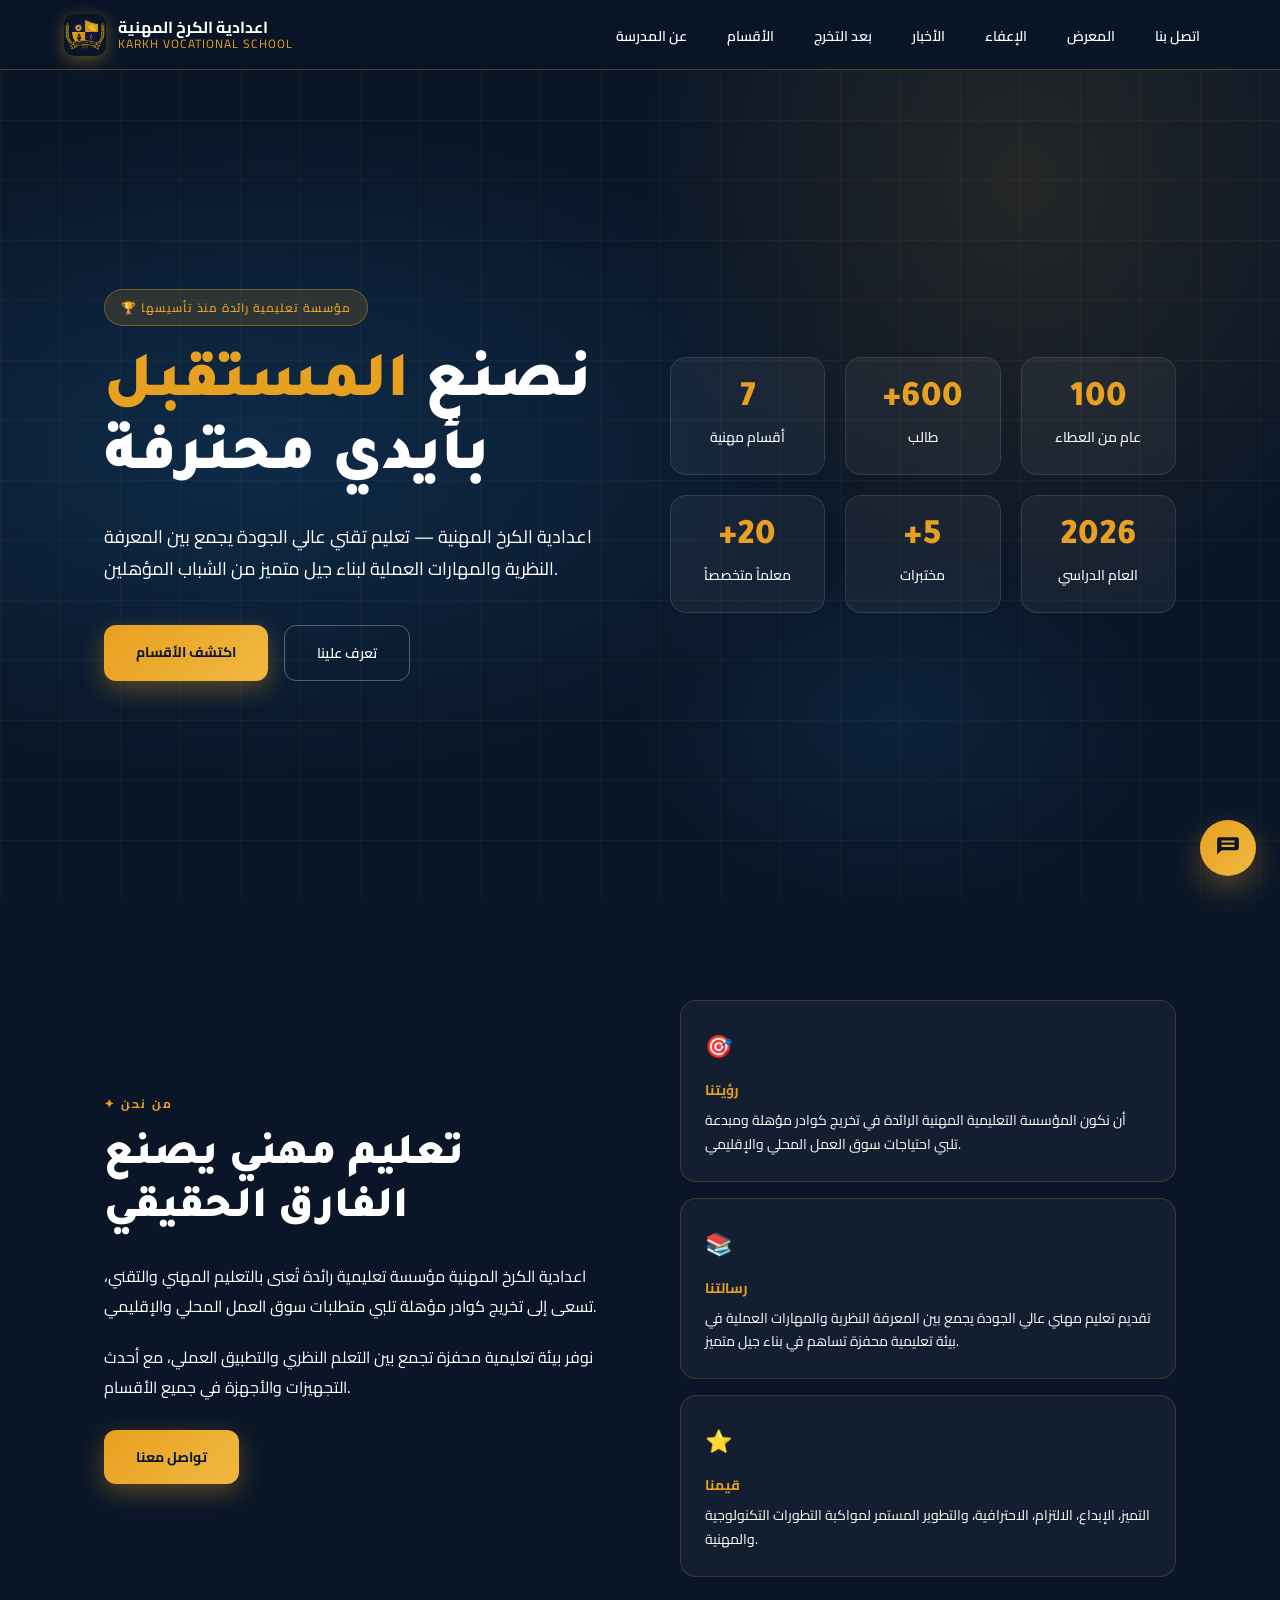
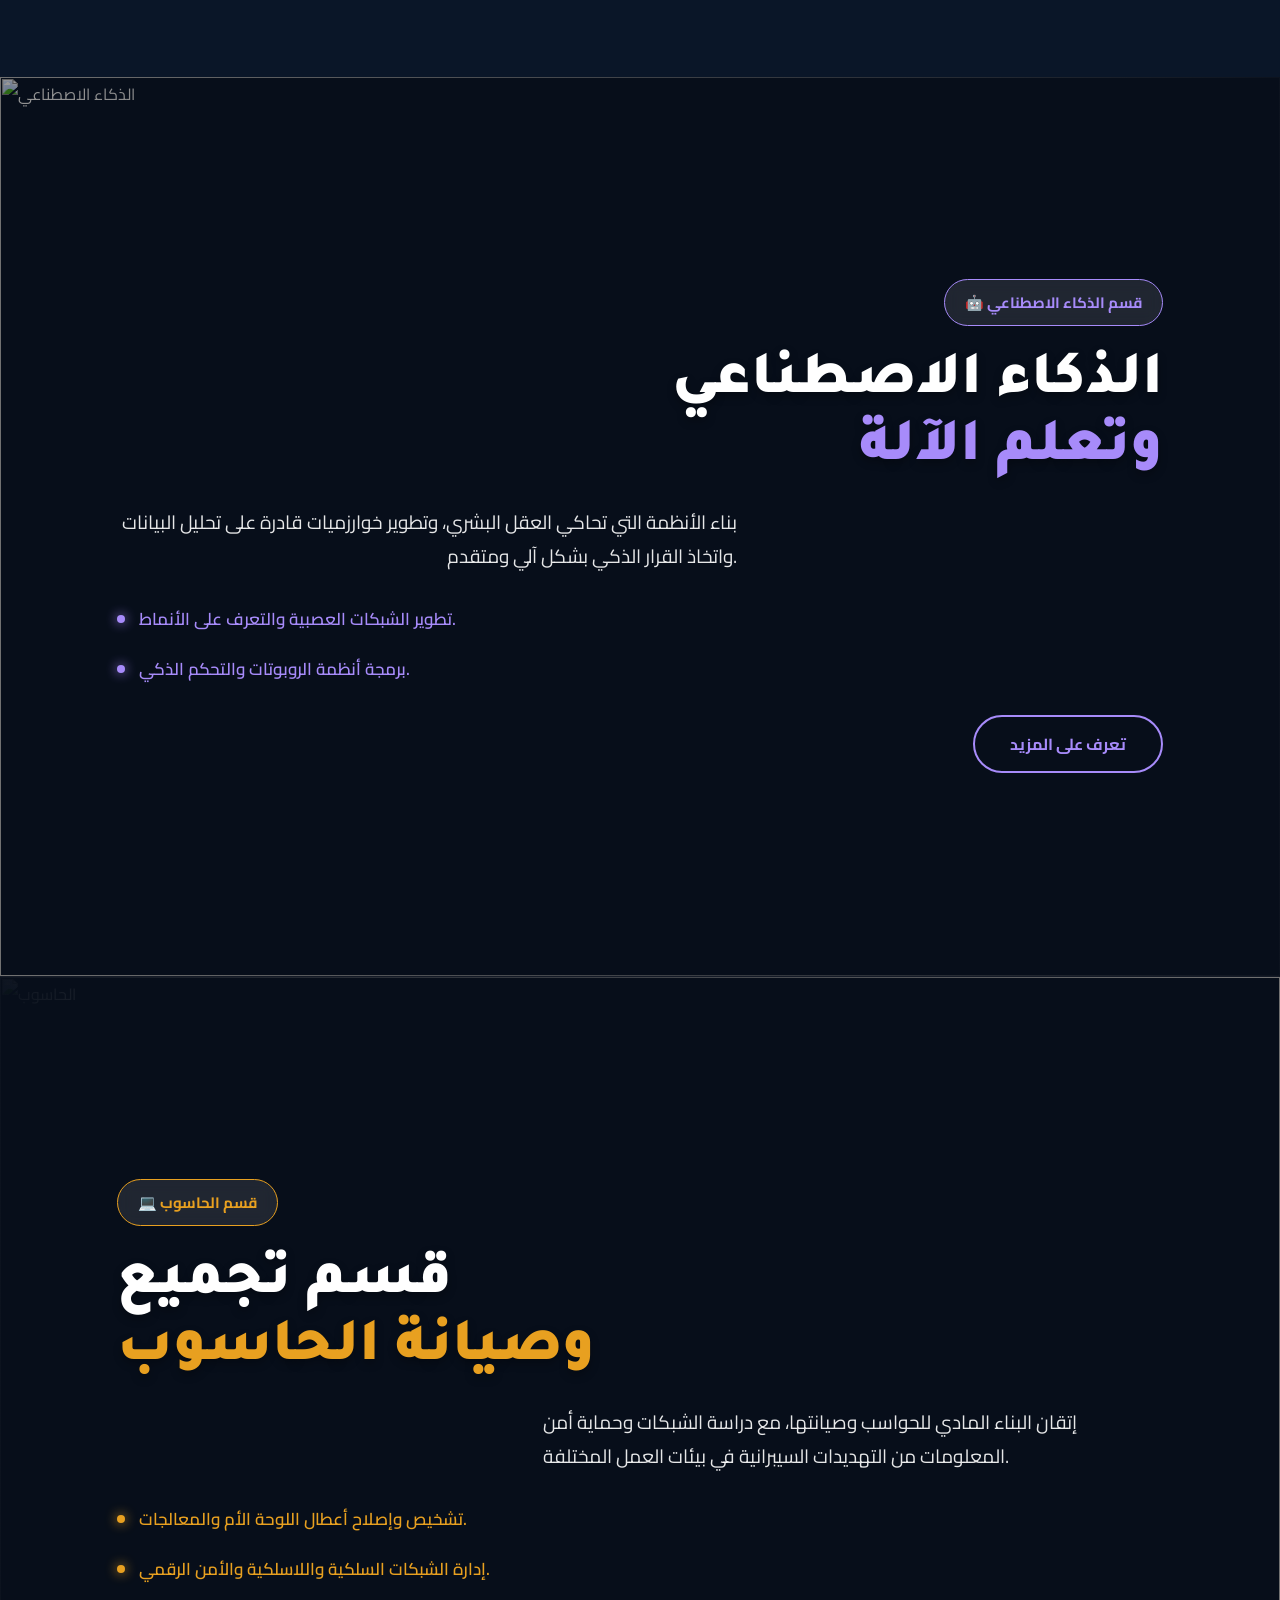
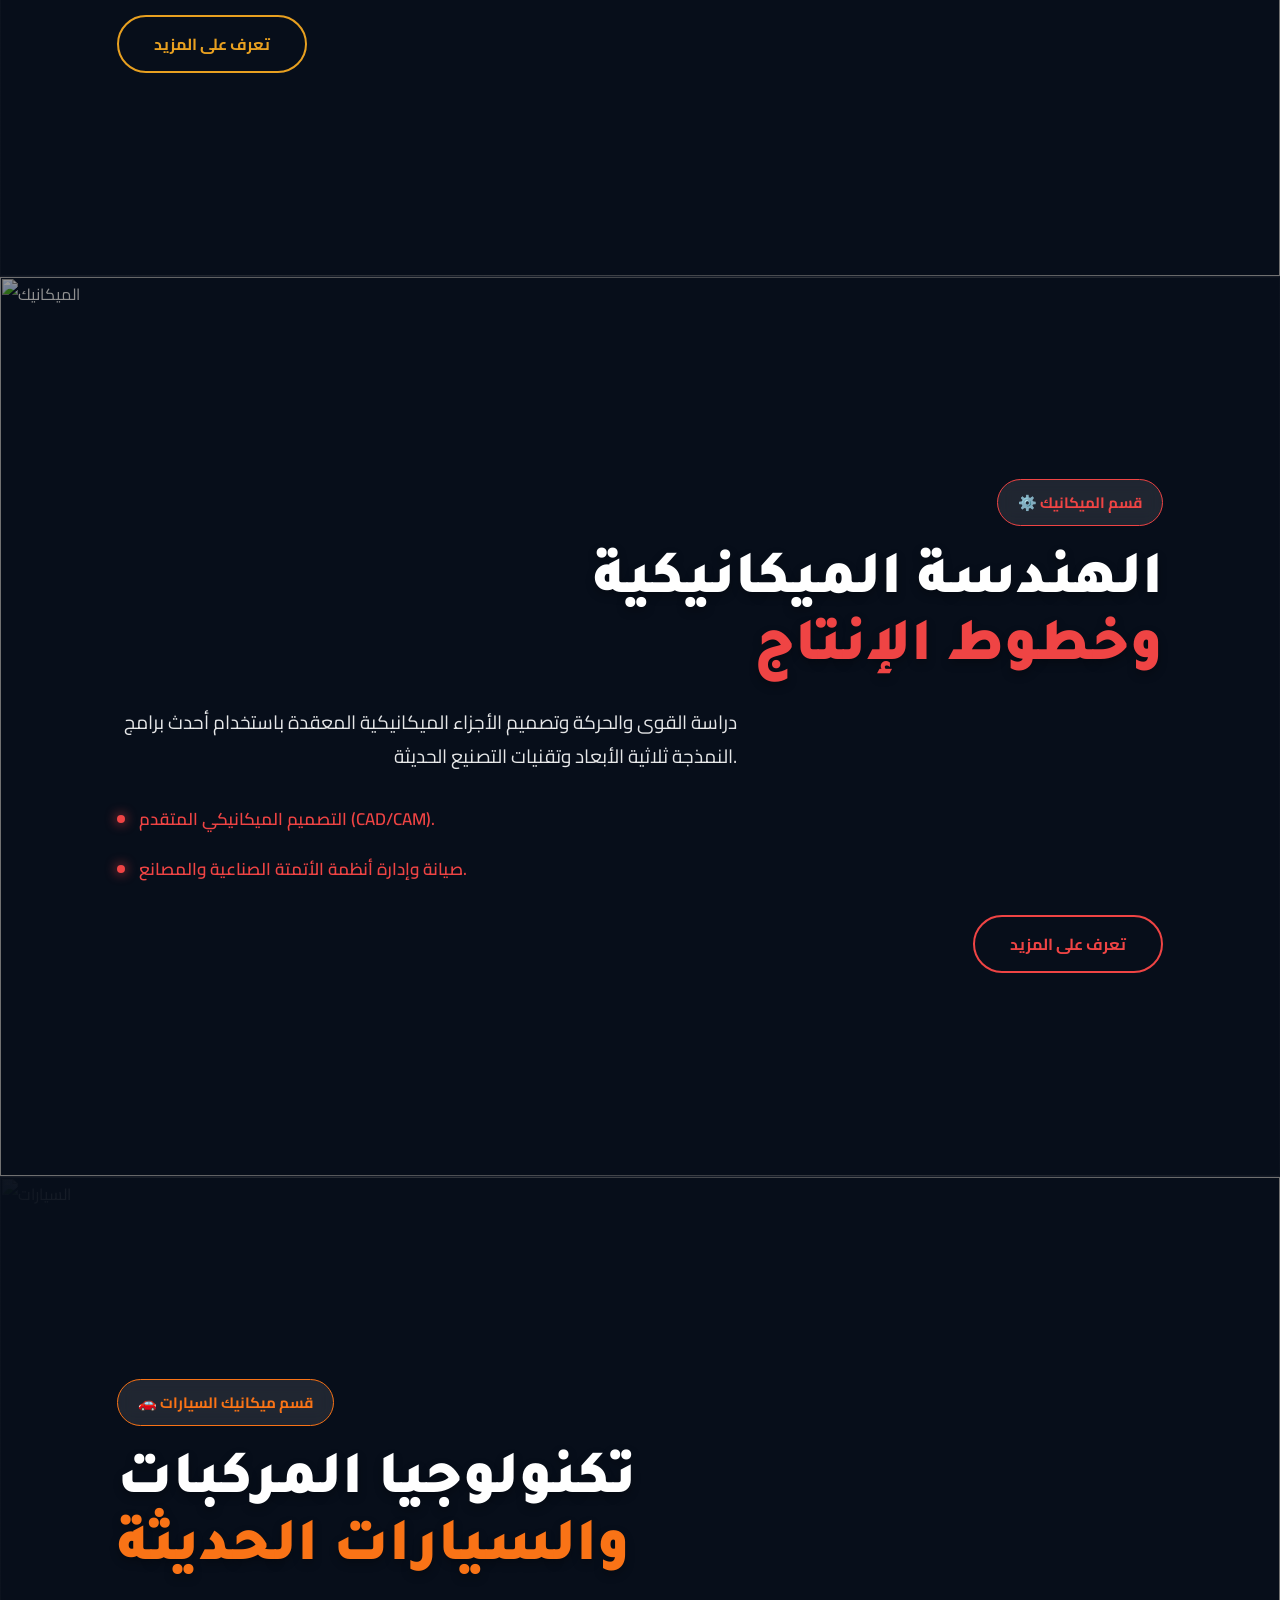
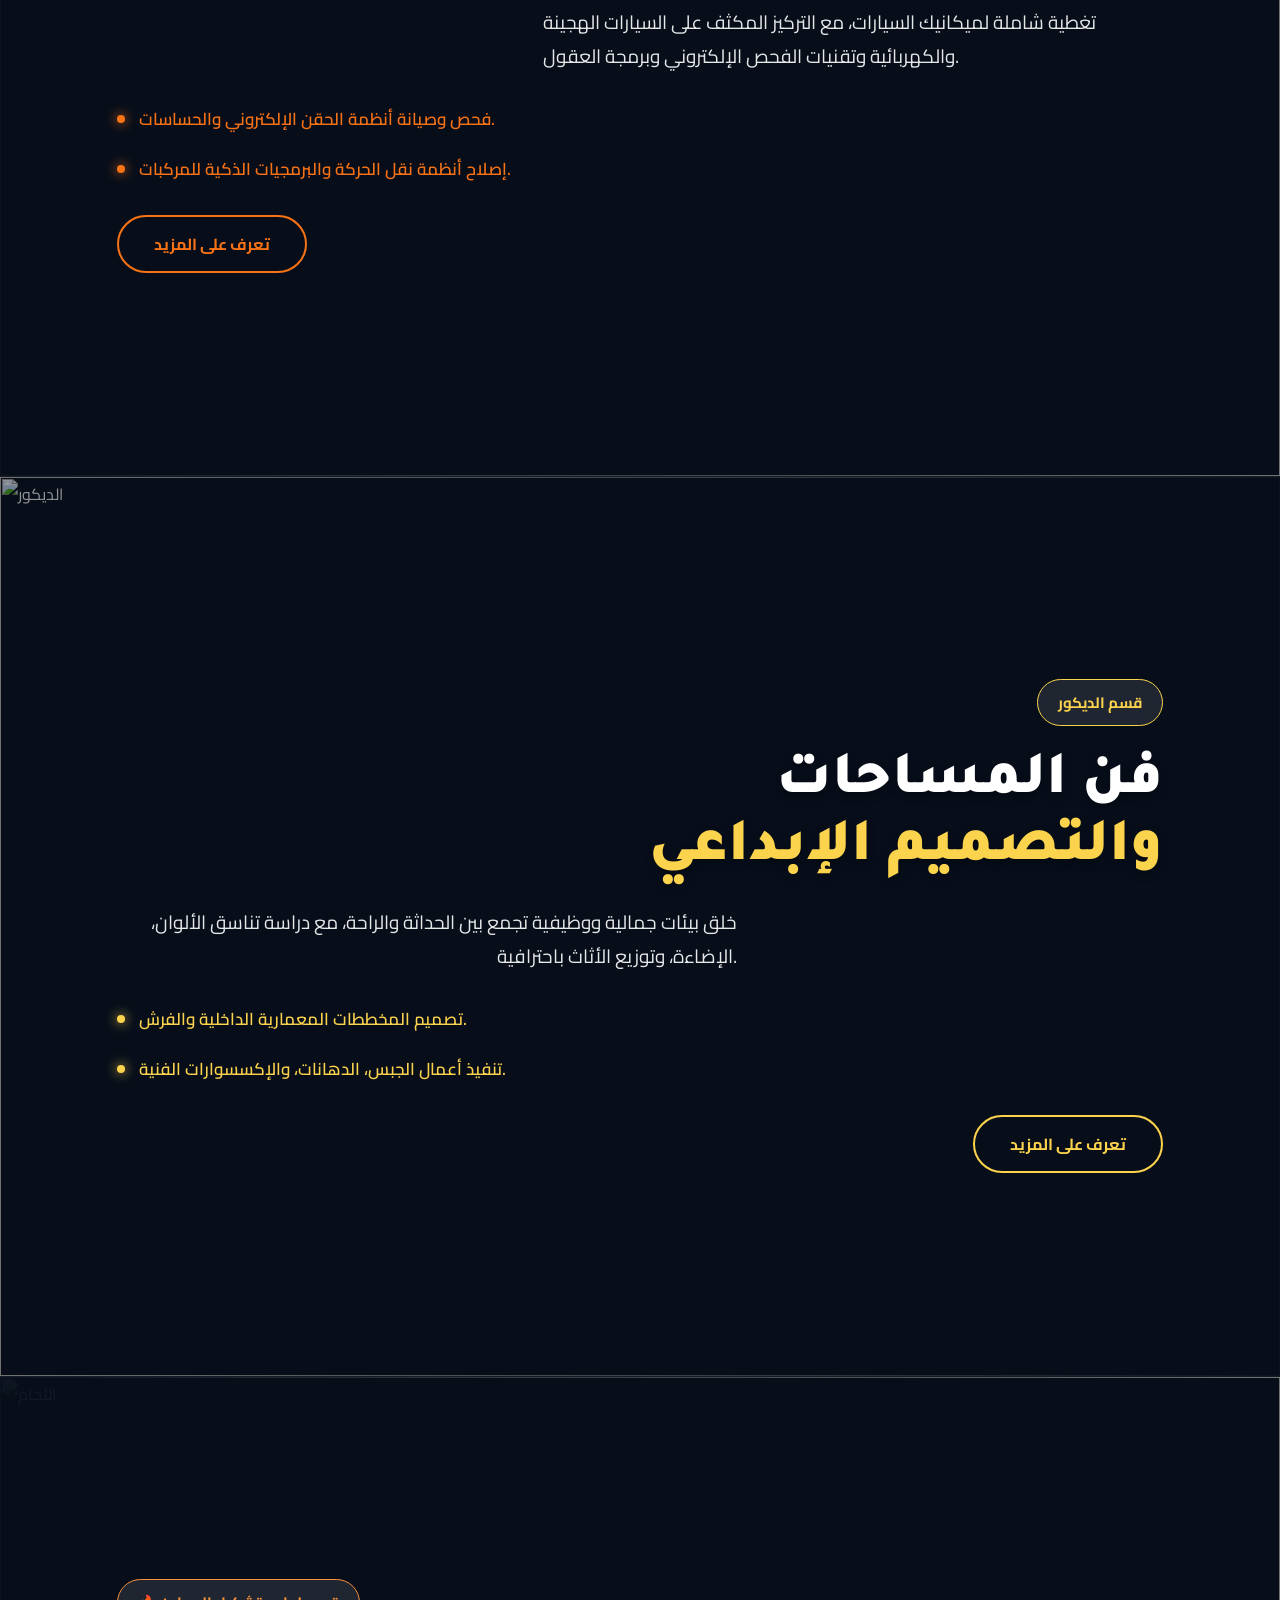
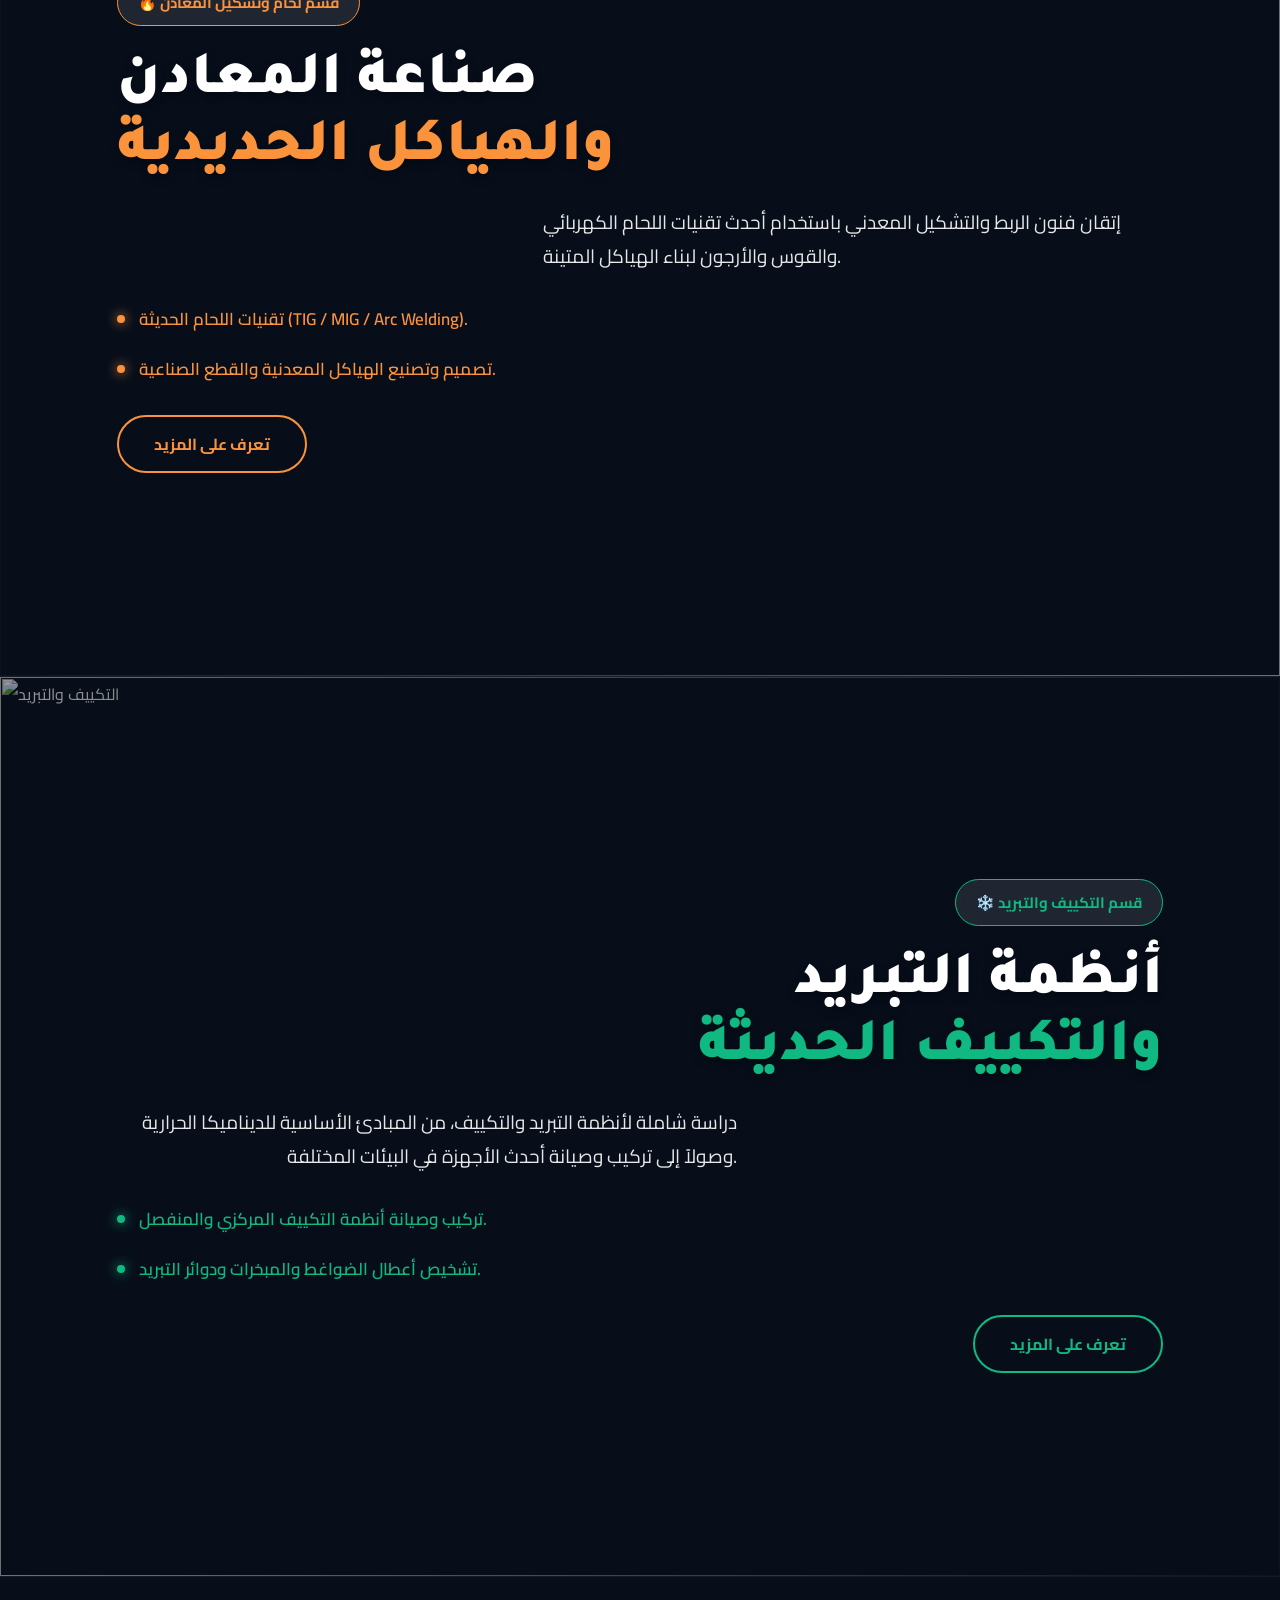
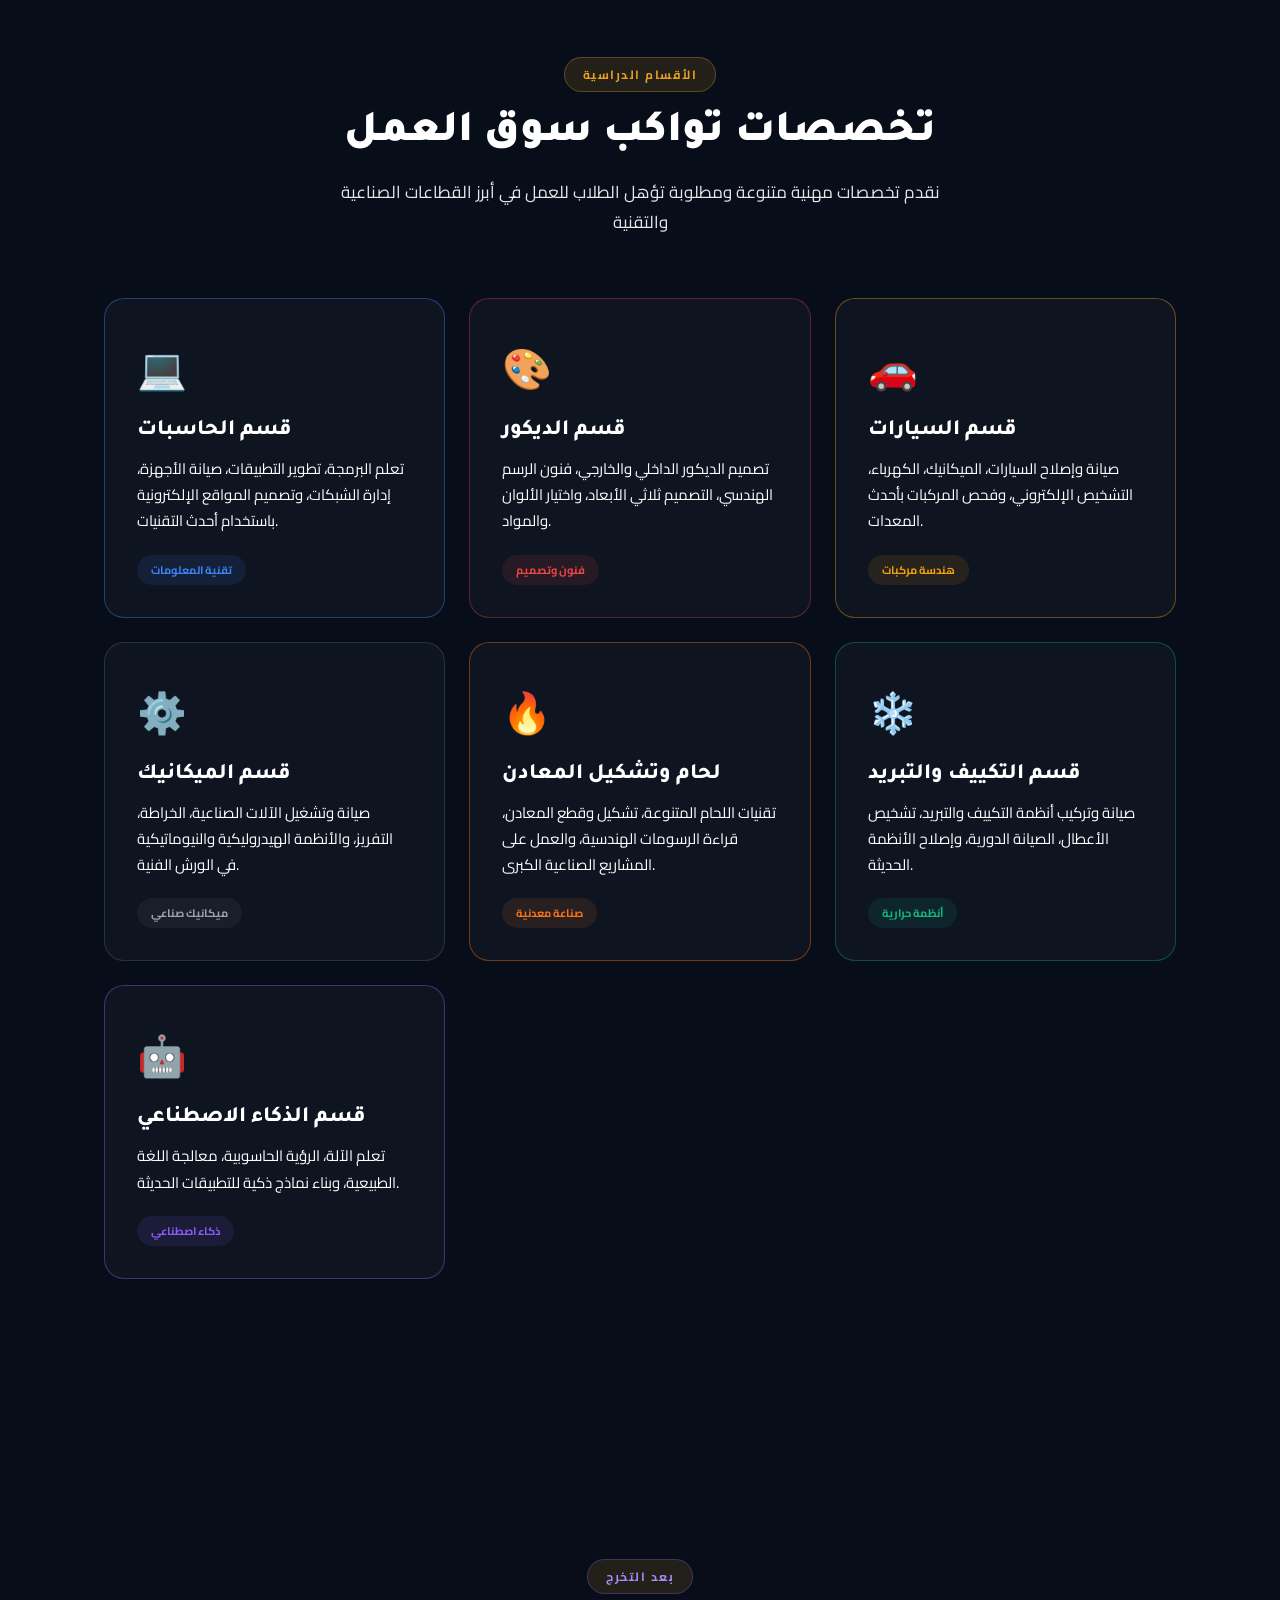
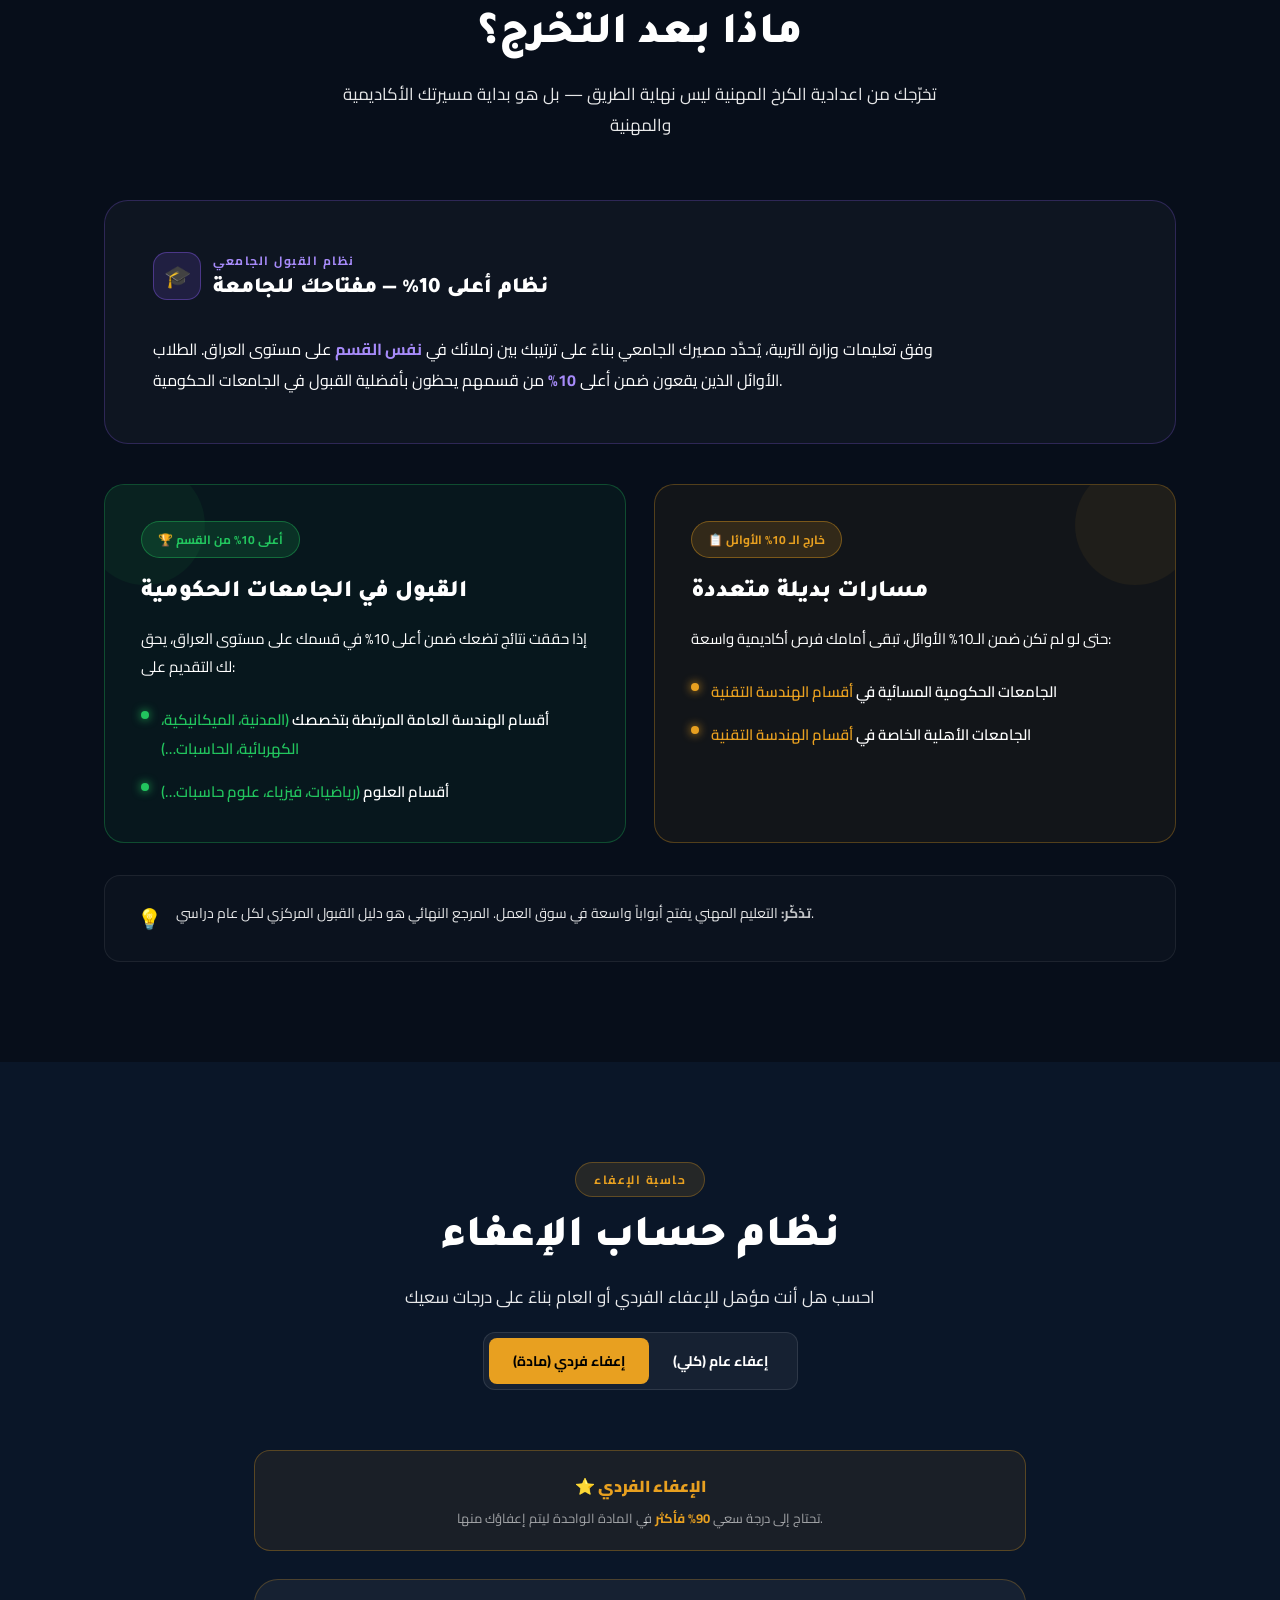
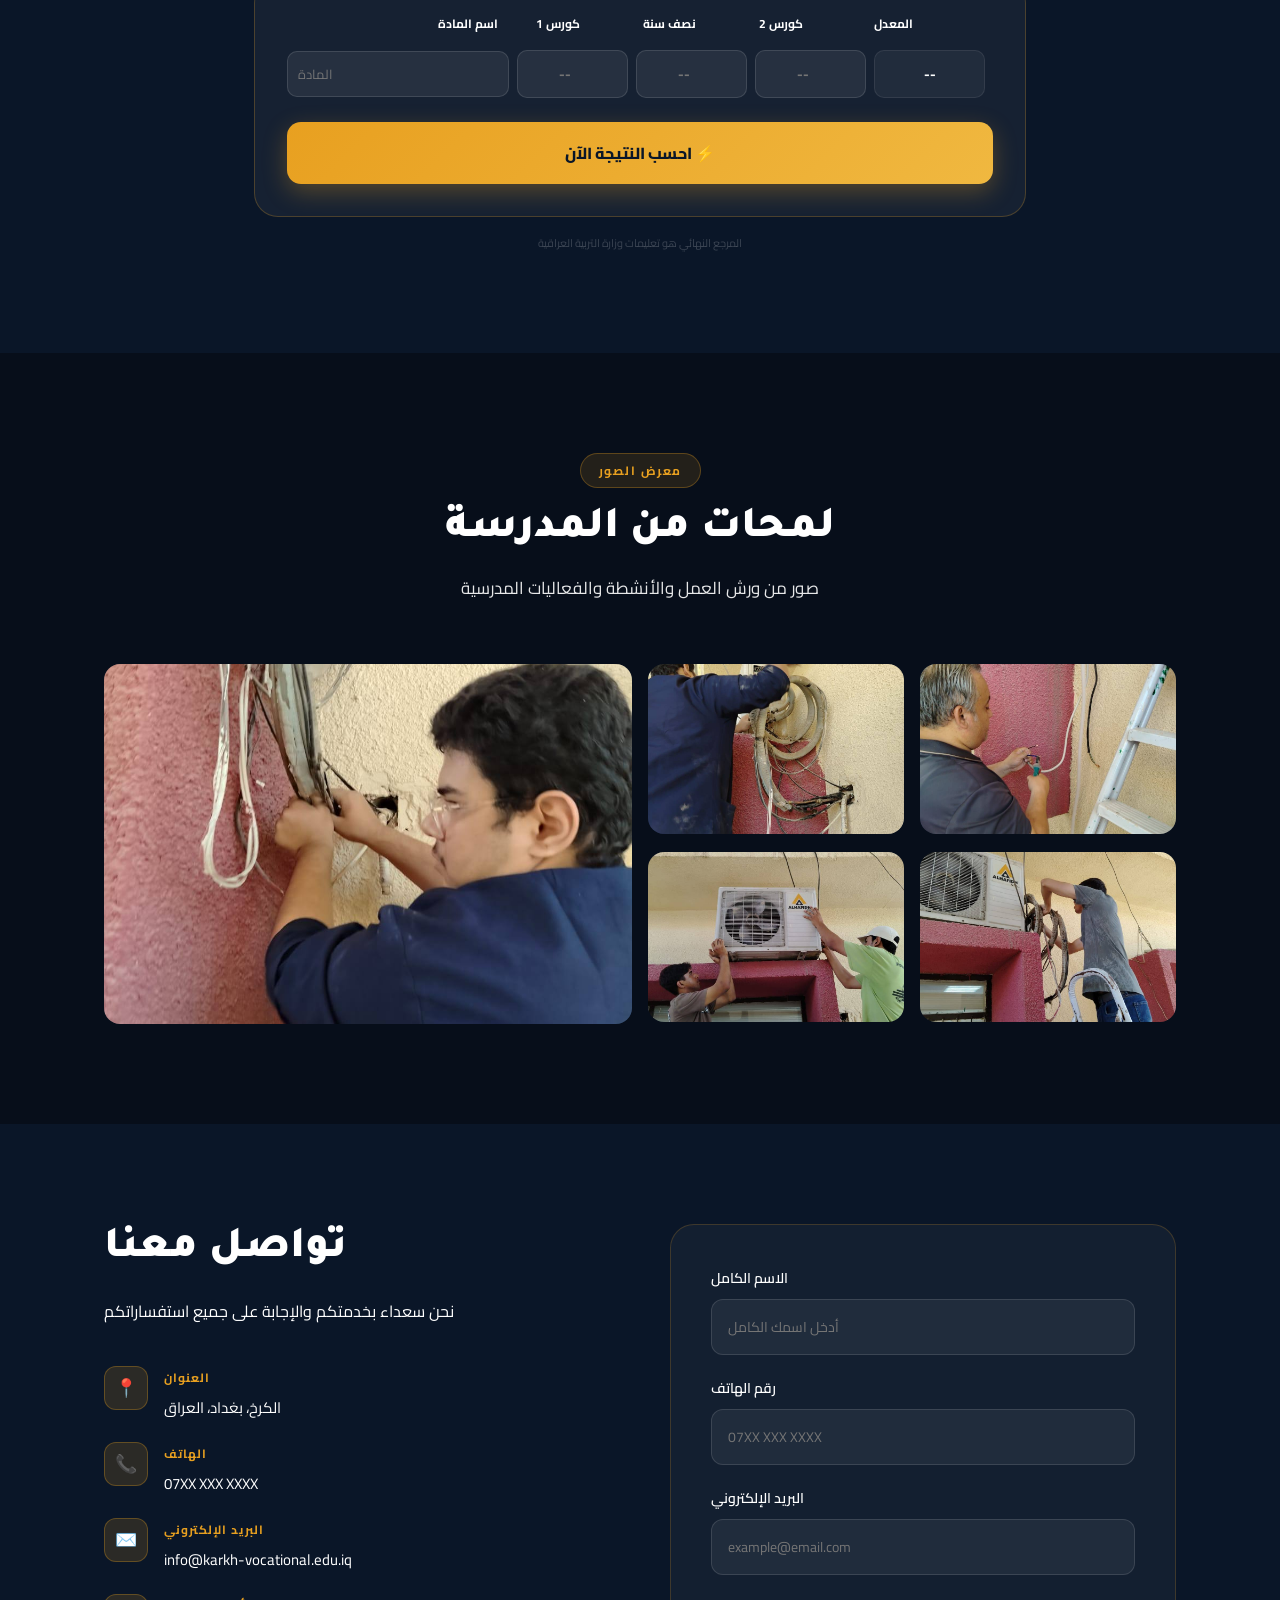
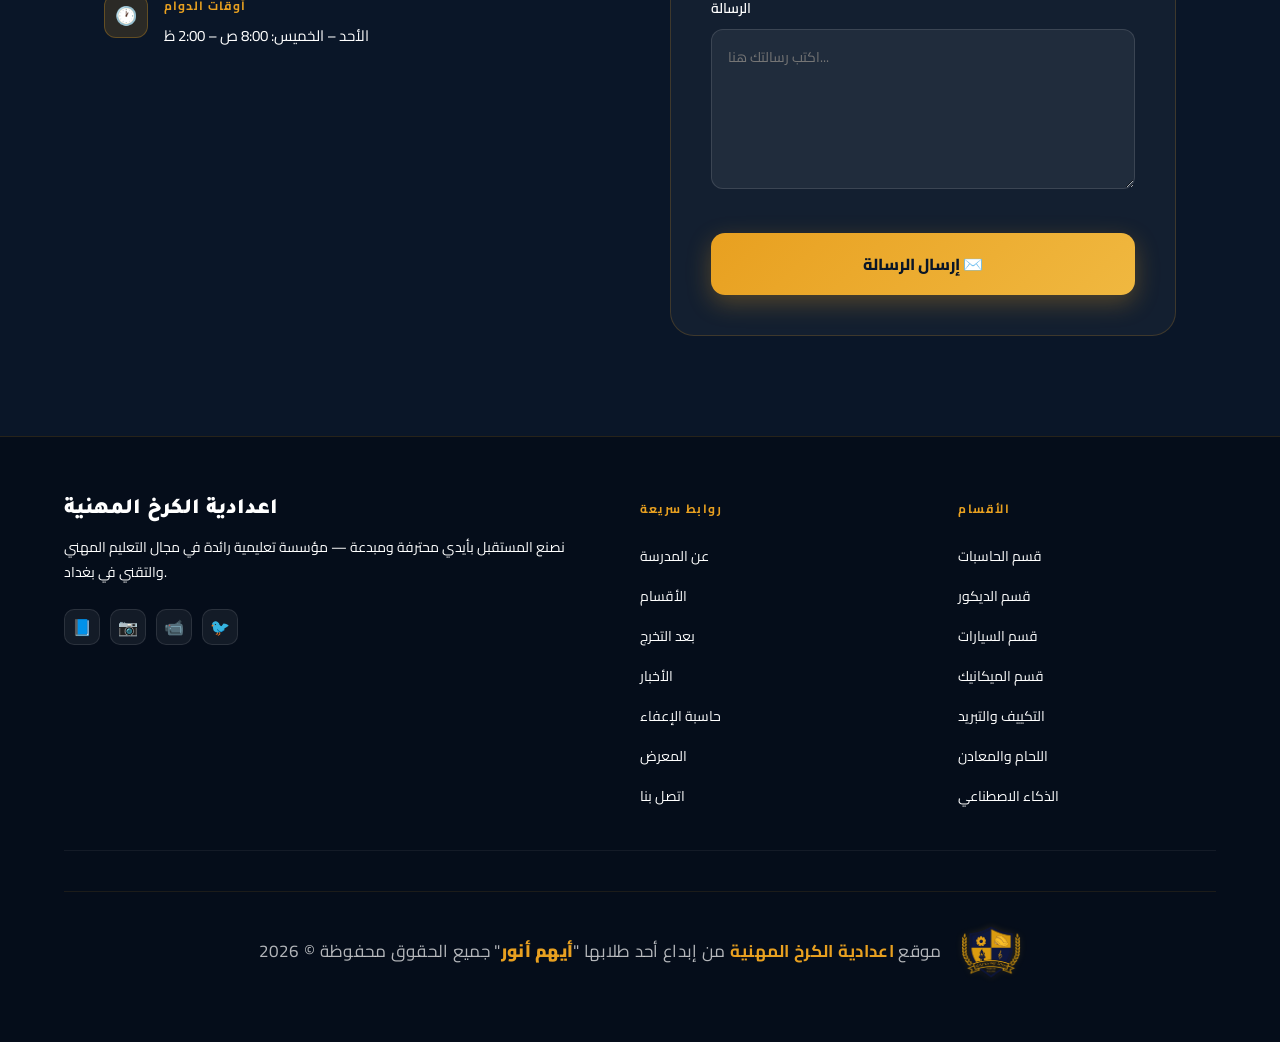
==== index.html @ e1d95d11 "Update index.html" ====
<head>
  <meta charset="UTF-8">
  <meta name="viewport" content="width=device-width, initial-scale=1.0">
  
  <title>اعدادية الكرخ المهنية الصباحية | تعليم مهني وتقني في بغداد</title>
  <meta name="description" content="اعدادية الكرخ المهنية في بغداد — تعليم مهني وتقني متكامل يشمل: الذكاء الاصطناعي، الحاسبات، السيارات، الميكانيك، الديكور، التكييف، واللحام.">
  <meta name="keywords" content="اعدادية الكرخ المهنية, تعليم مهني بغداد, اعدادية مهنية العراق, قسم الحاسبات, قسم السيارات, قسم الذكاء الاصطناعي">
  <meta name="author" content="اعدادية الكرخ المهنية">
  <meta name="robots" content="index, follow">
  
  <link rel="canonical" href="https://alkarkh-edu.school/">

  <meta property="og:type" content="website">
  <meta property="og:url" content="https://alkarkh-edu.school/">
  <meta property="og:title" content="اعدادية الكرخ المهنية | تعليم مهني وتقني في بغداد">
  <meta property="og:description" content="تعليم مهني عالي الجودة — 7 أقسام متخصصة في قلب بغداد.">
  <meta property="og:image" content="https://alkarkh-edu.school/Images/1.jpg">
  <meta property="og:locale" content="ar_IQ">

  <link rel="manifest" href="manifest.json">
  <link rel="icon" type="image/png" href="assets/icons/icon-192.png">
  <link rel="apple-touch-icon" href="assets/icons/icon-192.png">
  <meta name="theme-color" content="#e8a020">

  <link rel="preconnect" href="https://fonts.googleapis.com">
  <link rel="preconnect" href="https://fonts.gstatic.com" crossorigin>
  <link href="https://fonts.googleapis.com/css2?family=Cairo:wght@300;400;600;700;900&family=Tajawal:wght@300;400;500;700;900&display=swap" rel="stylesheet">
  
  <link rel="stylesheet" href="assets/css/style.css">

  <style>
    @media (max-width: 900px) {
      #navLinks.mobile-open {
        display: flex;
        flex-direction: column;
        position: absolute;
        top: 70px; left: 0; right: 0;
        background: rgba(10,22,40,0.99);
        padding: 16px 5%;
        border-bottom: 1px solid rgba(232,160,32,0.2);
        gap: 4px;
        z-index: 999;
      }
    }
  </style>
</head>
<body>

<!-- ==============================
     NAVBAR
============================== -->
<nav>
  <a href="index.html" class="nav-logo">
<div class="nav-logo-icon" style="background: none; border: none; padding: 0;"><img src="assets/icons/icon-192.png" alt="Logo" style="height: 40px; width: auto; display: block;"></div>
    <div class="nav-logo-text">
      اعدادية الكرخ المهنية
      <span>KARKH VOCATIONAL SCHOOL</span>
    </div>
  </a>
  <ul class="nav-links" id="navLinks">
    <li><a href="#about">عن المدرسة</a></li>
    <li><a href="#departments">الأقسام</a></li>
    <li><a href="#after-graduation">بعد التخرج</a></li>
    <li><a href="#news">الأخبار</a></li>
    <li><a href="#calculator">الإعفاء</a></li>
    <li><a href="#gallery">المعرض</a></li>
    <li><a href="#contact">اتصل بنا</a></li>
  </ul>
  <button class="nav-toggle" id="navToggle" aria-label="القائمة" aria-expanded="false">
    <span></span><span></span><span></span>
  </button>
</nav>


<!-- ==============================
     HERO
============================== -->
<section class="hero">
  <div class="hero-bg"></div>
  <div class="hero-grid"></div>
  <div class="hero-content">
    <div>
      <div class="hero-badge">🏆 مؤسسة تعليمية رائدة منذ تأسيسها</div>
      <h1 class="hero-title">
        نصنع <span class="accent">المستقبل</span><br>
        بأيدي محترفة
      </h1>
      <p class="hero-subtitle">
        اعدادية الكرخ المهنية — تعليم تقني عالي الجودة يجمع بين المعرفة النظرية والمهارات العملية لبناء جيل متميز من الشباب المؤهلين.
      </p>
      <div class="hero-btns">
        <a href="#departments" class="btn-primary">اكتشف الأقسام</a>
        <a href="#about" class="btn-outline">تعرف علينا</a>
      </div>
    </div>
    <div class="hero-stats">
      <div class="stat-card"><div class="stat-number">7</div><div class="stat-label">أقسام مهنية</div></div>
      <div class="stat-card"><div class="stat-number">+600</div><div class="stat-label">طالب</div></div>
      <div class="stat-card"><div class="stat-number">100</div><div class="stat-label">عام من العطاء</div></div>
      <div class="stat-card"><div class="stat-number">+20</div><div class="stat-label">معلماً متخصصاً</div></div>
      <div class="stat-card"><div class="stat-number">+5</div><div class="stat-label">مختبرات</div></div>
      <div class="stat-card"><div class="stat-number">2026</div><div class="stat-label">العام الدراسي</div></div>
    </div>
  </div>
</section>


<!-- ==============================
     ABOUT
============================== -->
<section id="about">
  <div class="about-inner">
    <div class="reveal">
      <div class="about-label">✦ من نحن</div>
      <h2 class="about-title">تعليم مهني يصنع<br>الفارق الحقيقي</h2>
      <p class="about-text">اعدادية الكرخ المهنية مؤسسة تعليمية رائدة تُعنى بالتعليم المهني والتقني، تسعى إلى تخريج كوادر مؤهلة تلبي متطلبات سوق العمل المحلي والإقليمي.</p>
      <p class="about-text">نوفر بيئة تعليمية محفزة تجمع بين التعلم النظري والتطبيق العملي، مع أحدث التجهيزات والأجهزة في جميع الأقسام.</p>
      <a href="#contact" class="btn-primary" style="margin-top:8px;">تواصل معنا</a>
    </div>
    <div class="about-cards reveal">
      <div class="about-card">
        <div class="about-card-icon">🎯</div>
        <h4>رؤيتنا</h4>
        <p>أن نكون المؤسسة التعليمية المهنية الرائدة في تخريج كوادر مؤهلة ومبدعة تلبي احتياجات سوق العمل المحلي والإقليمي.</p>
      </div>
      <div class="about-card">
        <div class="about-card-icon">📚</div>
        <h4>رسالتنا</h4>
        <p>تقديم تعليم مهني عالي الجودة يجمع بين المعرفة النظرية والمهارات العملية في بيئة تعليمية محفزة تساهم في بناء جيل متميز.</p>
      </div>
      <div class="about-card">
        <div class="about-card-icon">⭐</div>
        <h4>قيمنا</h4>
        <p>التميز، الإبداع، الالتزام، الاحترافية، والتطوير المستمر لمواكبة التطورات التكنولوجية والمهنية.</p>
      </div>
    </div>
  </div>
</section>


<!-- ==============================
     DEPARTMENT PANELS
============================== -->
<div class="dept-panels">

  <!-- الذكاء الاصطناعي -->
  <section class="panel text-right">
    <div class="panel-bg">
      <img src="https://images.unsplash.com/photo-1677442135703-1787eea5ce01?q=80&w=2000" alt="الذكاء الاصطناعي" loading="lazy">
      <div class="panel-overlay"></div>
    </div>
    <div class="panel-content" style="color:#a78bfa;">
      <div class="panel-badge">🤖 قسم الذكاء الاصطناعي</div>
      <h2 class="panel-title">الذكاء الاصطناعي <br><span style="color:#a78bfa;">وتعلم الآلة</span></h2>
      <p class="panel-desc">بناء الأنظمة التي تحاكي العقل البشري، وتطوير خوارزميات قادرة على تحليل البيانات واتخاذ القرار الذكي بشكل آلي ومتقدم.</p>
      <ul class="panel-list" style="color:#a78bfa;">
        <li>تطوير الشبكات العصبية والتعرف على الأنماط.</li>
        <li>برمجة أنظمة الروبوتات والتحكم الذكي.</li>
      </ul>
      <a href="pages/dept-ai.html" class="panel-btn">تعرف على المزيد</a>
    </div>
  </section>

  <!-- الحاسوب -->
  <section class="panel text-left">
    <div class="panel-bg">
      <img src="https://images.unsplash.com/photo-1518770660439-4636190af475?q=80&w=2000" alt="الحاسوب" loading="lazy">
      <div class="panel-overlay"></div>
    </div>
    <div class="panel-content" style="color:#e8a020;">
      <div class="panel-badge">💻 قسم الحاسوب</div>
      <h2 class="panel-title">قسم تجميع <br><span style="color:#e8a020;">وصيانة الحاسوب</span></h2>
      <p class="panel-desc">إتقان البناء المادي للحواسب وصيانتها، مع دراسة الشبكات وحماية أمن المعلومات من التهديدات السيبرانية في بيئات العمل المختلفة.</p>
      <ul class="panel-list" style="color:#e8a020;">
        <li>تشخيص وإصلاح أعطال اللوحة الأم والمعالجات.</li>
        <li>إدارة الشبكات السلكية واللاسلكية والأمن الرقمي.</li>
      </ul>
      <a href="pages/dept-computers.html" class="panel-btn">تعرف على المزيد</a>
    </div>
  </section>

  <!-- الميكانيك -->
  <section class="panel text-right">
    <div class="panel-bg">
      <img src="https://images.unsplash.com/photo-1537462715879-360eeb61a0ad?q=80&w=2000" alt="الميكانيك" loading="lazy">
      <div class="panel-overlay"></div>
    </div>
    <div class="panel-content" style="color:#ef4444;">
      <div class="panel-badge">⚙️ قسم الميكانيك</div>
      <h2 class="panel-title">الهندسة الميكانيكية <br><span style="color:#ef4444;">وخطوط الإنتاج</span></h2>
      <p class="panel-desc">دراسة القوى والحركة وتصميم الأجزاء الميكانيكية المعقدة باستخدام أحدث برامج النمذجة ثلاثية الأبعاد وتقنيات التصنيع الحديثة.</p>
      <ul class="panel-list" style="color:#ef4444;">
        <li>التصميم الميكانيكي المتقدم (CAD/CAM).</li>
        <li>صيانة وإدارة أنظمة الأتمتة الصناعية والمصانع.</li>
      </ul>
      <a href="pages/dept-mechanics.html" class="panel-btn">تعرف على المزيد</a>
    </div>
  </section>

  <!-- السيارات -->
  <section class="panel text-left">
    <div class="panel-bg">
      <img src="https://images.unsplash.com/photo-1486262715619-67b85e0b08d3?q=80&w=2000" alt="السيارات" loading="lazy">
      <div class="panel-overlay"></div>
    </div>
    <div class="panel-content" style="color:#f97316;">
      <div class="panel-badge">🚗 قسم ميكانيك السيارات</div>
      <h2 class="panel-title">تكنولوجيا المركبات <br><span style="color:#f97316;">والسيارات الحديثة</span></h2>
      <p class="panel-desc">تغطية شاملة لميكانيك السيارات، مع التركيز المكثف على السيارات الهجينة والكهربائية وتقنيات الفحص الإلكتروني وبرمجة العقول.</p>
      <ul class="panel-list" style="color:#f97316;">
        <li>فحص وصيانة أنظمة الحقن الإلكتروني والحساسات.</li>
        <li>إصلاح أنظمة نقل الحركة والبرمجيات الذكية للمركبات.</li>
      </ul>
      <a href="pages/dept-cars.html" class="panel-btn">تعرف على المزيد</a>
    </div>
  </section>

  <!-- الديكور -->
  <section class="panel text-right">
    <div class="panel-bg">
      <img src="https://images.unsplash.com/photo-1618221195710-dd6b41faaea6?q=80&w=2000" alt="الديكور" loading="lazy">
      <div class="panel-overlay"></div>
    </div>
    <div class="panel-content" style="color:#fcd34d;">
      <div class="panel-badge">قسم الديكور</div>
      <h2 class="panel-title">فن المساحات <br><span style="color:#fcd34d;">والتصميم الإبداعي</span></h2>
      <p class="panel-desc">خلق بيئات جمالية ووظيفية تجمع بين الحداثة والراحة، مع دراسة تناسق الألوان، الإضاءة، وتوزيع الأثاث باحترافية.</p>
      <ul class="panel-list" style="color:#fcd34d;">
        <li>تصميم المخططات المعمارية الداخلية والفرش.</li>
        <li>تنفيذ أعمال الجبس، الدهانات، والإكسسوارات الفنية.</li>
      </ul>
      <a href="pages/dept-decor.html" class="panel-btn">تعرف على المزيد</a>
    </div>
  </section>

  <!-- اللحام -->
  <section class="panel text-left">
    <div class="panel-bg">
      <img src="https://images.unsplash.com/photo-1504328345606-18bbc8c9d7d1?q=80&w=2000" alt="اللحام" loading="lazy">
      <div class="panel-overlay"></div>
    </div>
    <div class="panel-content" style="color:#fb923c;">
      <div class="panel-badge">🔥 قسم لحام وتشكيل المعادن</div>
      <h2 class="panel-title">صناعة المعادن <br><span style="color:#fb923c;">والهياكل الحديدية</span></h2>
      <p class="panel-desc">إتقان فنون الربط والتشكيل المعدني باستخدام أحدث تقنيات اللحام الكهربائي والقوس والأرجون لبناء الهياكل المتينة.</p>
      <ul class="panel-list" style="color:#fb923c;">
        <li>تقنيات اللحام الحديثة (TIG / MIG / Arc Welding).</li>
        <li>تصميم وتصنيع الهياكل المعدنية والقطع الصناعية.</li>
      </ul>
      <a href="pages/dept-welding.html" class="panel-btn">تعرف على المزيد</a>
    </div>
  </section>

  <!-- التكييف والتبريد -->
  <section class="panel text-right">
    <div class="panel-bg">
      <img src="https://images.unsplash.com/photo-1621905251918-48416bd8575a?q=80&w=2000" alt="التكييف والتبريد" loading="lazy">
      <div class="panel-overlay"></div>
    </div>
    <div class="panel-content" style="color:#10b981;">
      <div class="panel-badge">❄️ قسم التكييف والتبريد</div>
      <h2 class="panel-title">أنظمة التبريد <br><span style="color:#10b981;">والتكييف الحديثة</span></h2>
      <p class="panel-desc">دراسة شاملة لأنظمة التبريد والتكييف، من المبادئ الأساسية للديناميكا الحرارية وصولاً إلى تركيب وصيانة أحدث الأجهزة في البيئات المختلفة.</p>
      <ul class="panel-list" style="color:#10b981;">
        <li>تركيب وصيانة أنظمة التكييف المركزي والمنفصل.</li>
        <li>تشخيص أعطال الضواغط والمبخرات ودوائر التبريد.</li>
      </ul>
      <a href="pages/dept-hvac.html" class="panel-btn">تعرف على المزيد</a>
    </div>
  </section>

</div><!-- /dept-panels -->


<!-- ==============================
     DEPARTMENTS CARDS
============================== -->
<section id="departments">
  <div class="section">
    <div class="section-header reveal">
      <div class="section-tag">الأقسام الدراسية</div>
      <h2 class="section-title">تخصصات تواكب سوق العمل</h2>
      <p class="section-desc">نقدم تخصصات مهنية متنوعة ومطلوبة تؤهل الطلاب للعمل في أبرز القطاعات الصناعية والتقنية</p>
    </div>
    <div class="depts-grid">

      <a href="pages/dept-computers.html" class="dept-card reveal" style="--dept-border:rgba(59,130,246,0.4);--dept-tag-bg:rgba(59,130,246,0.1);--dept-tag-color:#3b82f6;">
        <span class="dept-icon">💻</span>
        <div class="dept-title">قسم الحاسبات</div>
        <p class="dept-desc">تعلم البرمجة، تطوير التطبيقات، صيانة الأجهزة، إدارة الشبكات، وتصميم المواقع الإلكترونية باستخدام أحدث التقنيات.</p>
        <span class="dept-tag">تقنية المعلومات</span>
      </a>

      <a href="pages/dept-decor.html" class="dept-card reveal" style="--dept-border:rgba(239,68,68,0.35);--dept-tag-bg:rgba(239,68,68,0.1);--dept-tag-color:#ef4444;">
        <span class="dept-icon">🎨</span>
        <div class="dept-title">قسم الديكور</div>
        <p class="dept-desc">تصميم الديكور الداخلي والخارجي، فنون الرسم الهندسي، التصميم ثلاثي الأبعاد، واختيار الألوان والمواد.</p>
        <span class="dept-tag">فنون وتصميم</span>
      </a>

      <a href="pages/dept-cars.html" class="dept-card reveal" style="--dept-border:rgba(245,158,11,0.4);--dept-tag-bg:rgba(245,158,11,0.1);--dept-tag-color:#f59e0b;">
        <span class="dept-icon">🚗</span>
        <div class="dept-title">قسم السيارات</div>
        <p class="dept-desc">صيانة وإصلاح السيارات، الميكانيك، الكهرباء، التشخيص الإلكتروني، وفحص المركبات بأحدث المعدات.</p>
        <span class="dept-tag">هندسة مركبات</span>
      </a>

      <a href="pages/dept-mechanics.html" class="dept-card reveal" style="--dept-border:rgba(107,114,128,0.3);--dept-tag-bg:rgba(107,114,128,0.1);--dept-tag-color:#9ca3af;">
        <span class="dept-icon">⚙️</span>
        <div class="dept-title">قسم الميكانيك</div>
        <p class="dept-desc">صيانة وتشغيل الآلات الصناعية، الخراطة، التفريز، والأنظمة الهيدروليكية والنيوماتيكية في الورش الفنية.</p>
        <span class="dept-tag">ميكانيك صناعي</span>
      </a>

      <a href="pages/dept-welding.html" class="dept-card reveal" style="--dept-border:rgba(249,115,22,0.4);--dept-tag-bg:rgba(249,115,22,0.1);--dept-tag-color:#f97316;">
        <span class="dept-icon">🔥</span>
        <div class="dept-title">لحام وتشكيل المعادن</div>
        <p class="dept-desc">تقنيات اللحام المتنوعة، تشكيل وقطع المعادن، قراءة الرسومات الهندسية، والعمل على المشاريع الصناعية الكبرى.</p>
        <span class="dept-tag">صناعة معدنية</span>
      </a>

      <a href="pages/dept-hvac.html" class="dept-card reveal" style="--dept-border:rgba(16,185,129,0.35);--dept-tag-bg:rgba(16,185,129,0.1);--dept-tag-color:#10b981;">
        <span class="dept-icon">❄️</span>
        <div class="dept-title">قسم التكييف والتبريد</div>
        <p class="dept-desc">صيانة وتركيب أنظمة التكييف والتبريد، تشخيص الأعطال، الصيانة الدورية، وإصلاح الأنظمة الحديثة.</p>
        <span class="dept-tag">أنظمة حرارية</span>
      </a>

      <a href="pages/dept-ai.html" class="dept-card reveal" style="--dept-border:rgba(139,92,246,0.4);--dept-tag-bg:rgba(139,92,246,0.1);--dept-tag-color:#8b5cf6;">
        <span class="dept-icon">🤖</span>
        <div class="dept-title">قسم الذكاء الاصطناعي</div>
        <p class="dept-desc">تعلم الآلة، الرؤية الحاسوبية، معالجة اللغة الطبيعية، وبناء نماذج ذكية للتطبيقات الحديثة.</p>
        <span class="dept-tag">ذكاء اصطناعي</span>
      </a>

    </div>
  </div>
</section>


<!-- ==============================
     AFTER GRADUATION
============================== -->
<section id="after-graduation">
  <div class="inner">
    <div class="grad-header reveal">
      <div class="section-tag" style="color:#a78bfa; border-color:rgba(139,92,246,0.3);">بعد التخرج</div>
      <h2 class="section-title">ماذا بعد التخرج؟</h2>
      <p class="section-desc">تخرّجك من اعدادية الكرخ المهنية ليس نهاية الطريق — بل هو بداية مسيرتك الأكاديمية والمهنية</p>
    </div>

    <div class="grad-box reveal">
      <div class="grad-box-head">
        <div class="grad-box-icon">🎓</div>
        <div>
          <div class="grad-subtitle">نظام القبول الجامعي</div>
          <div class="grad-title">نظام أعلى 10% — مفتاحك للجامعة</div>
        </div>
      </div>
      <p class="grad-desc">
        وفق تعليمات وزارة التربية، يُحدَّد مصيرك الجامعي بناءً على ترتيبك بين زملائك في
        <strong style="color:#a78bfa;">نفس القسم</strong> على مستوى العراق. الطلاب الأوائل الذين يقعون ضمن أعلى
        <strong style="color:#a78bfa;">10%</strong> من قسمهم يحظون بأفضلية القبول في الجامعات الحكومية.
      </p>
    </div>

    <div class="tracks-grid reveal">
      <div class="track-card success">
        <div class="track-card-bg"></div>
        <div class="track-inner">
          <div class="track-badge success">🏆 أعلى 10% من القسم</div>
          <h3 class="track-title">القبول في الجامعات الحكومية</h3>
          <p class="track-desc">إذا حققت نتائج تضعك ضمن أعلى 10% في قسمك على مستوى العراق، يحق لك التقديم على:</p>
          <ul class="track-list">
            <li><span class="track-dot success"></span><span>أقسام الهندسة العامة المرتبطة بتخصصك <span style="color:#22c55e;">(المدنية، الميكانيكية، الكهربائية، الحاسبات…)</span></span></li>
            <li><span class="track-dot success"></span><span>أقسام العلوم <span style="color:#22c55e;">(رياضيات، فيزياء، علوم حاسبات…)</span></span></li>
          </ul>
        </div>
      </div>
      <div class="track-card warning">
        <div class="track-card-bg"></div>
        <div class="track-inner">
          <div class="track-badge warning">📋 خارج الـ 10% الأوائل</div>
          <h3 class="track-title">مسارات بديلة متعددة</h3>
          <p class="track-desc">حتى لو لم تكن ضمن الـ10% الأوائل، تبقى أمامك فرص أكاديمية واسعة:</p>
          <ul class="track-list">
            <li><span class="track-dot warning"></span><span>الجامعات الحكومية المسائية في <span style="color:#e8a020;">أقسام الهندسة التقنية</span></span></li>
            <li><span class="track-dot warning"></span><span>الجامعات الأهلية الخاصة في <span style="color:#e8a020;">أقسام الهندسة التقنية</span></span></li>
          </ul>
        </div>
      </div>
    </div>

    <div class="grad-note reveal">
      <span style="font-size:20px;flex-shrink:0;">💡</span>
      <p><strong style="color:rgba(255,255,255,0.75);">تذكّر:</strong> التعليم المهني يفتح أبواباً واسعة في سوق العمل. المرجع النهائي هو دليل القبول المركزي لكل عام دراسي.</p>
    </div>
  </div>
</section>


<!-- ==============================
     NEWS
============================== -->
  <!--
<section id="news">
  <div class="inner">
    <div class="section-header reveal">
      <div class="section-tag">الأخبار والفعاليات</div>
      <h2 class="section-title">آخر الأخبار</h2>
      <p class="section-desc">تابع كل جديد في اعدادية الكرخ المهنية من أخبار وفعاليات وإنجازات</p>
    </div>
    <div class="news-grid reveal">
      <div class="news-card featured">
        <div class="news-card-img" style="background:linear-gradient(135deg,#070e1a,#1e3a8a);">🎓</div>
        <div class="news-card-body">
          <span class="news-date">1 أكتوبر 2025</span>
          <div class="news-title">بدء التسجيل للعام الدراسي 2025-2026</div>
          <p class="news-text">تعلن إدارة المدرسة عن بدء التسجيل للطلاب الجدد. للمزيد يرجى مراجعة قسم التسجيل.</p>
        </div>
      </div>
      <div class="news-card">
        <div class="news-card-img" style="background:linear-gradient(135deg,#070e1a,#92400e);">🏆</div>
        <div class="news-card-body">
          <span class="news-date">25 سبتمبر 2025</span>
          <div class="news-title">تكريم الطلبة المتفوقين</div>
          <p class="news-text">تم تكريم الطلبة الأوائل في حفل خاص بحضور أولياء الأمور والهيئة التدريسية.</p>
        </div>
      </div>
      <div class="news-card">
        <div class="news-card-img" style="background:linear-gradient(135deg,#070e1a,#1e40af);">💻</div>
        <div class="news-card-body">
          <span class="news-date">20 سبتمبر 2025</span>
          <div class="news-title">ورشة عمل في قسم الحاسبات</div>
          <p class="news-text">ورشة عمل مكثفة حول البرمجة الحديثة بمشاركة خبراء متخصصين في المجال.</p>
        </div>
      </div>
    </div>
  </div>
</section>
-->



<!-- ==============================
     CALCULATOR
============================== -->
<section id="calculator">
  <div class="inner" style="max-width:900px;">
    <div class="section-header reveal">
      <div class="section-tag">حاسبة الإعفاء</div>
      <h2 class="section-title">نظام حساب الإعفاء</h2>
      <p class="section-desc">احسب هل أنت مؤهل للإعفاء الفردي أو العام بناءً على درجات سعيك</p>
      <div class="calc-mode-toggle">
        <button id="tab-partial" class="tab-btn active-partial" onclick="switchMode('partial')">إعفاء فردي (مادة)</button>
        <button id="tab-total"   class="tab-btn inactive"       onclick="switchMode('total')">إعفاء عام (كلي)</button>
      </div>
    </div>

    <div id="mode-desc" class="reveal"></div>

    <div class="calc-box reveal">
      <div class="calc-grid-header">
        <div class="calc-col-label" style="text-align:right;">اسم المادة</div>
        <div class="calc-col-label">كورس 1</div>
        <div class="calc-col-label">نصف سنة</div>
        <div class="calc-col-label">كورس 2</div>
        <div class="calc-col-label">المعدل</div>
        <div></div>
      </div>
      <div id="subjectsContainer"></div>
      <div id="add-btn-container">
        <button class="add-subject-btn" onclick="addSubject()">+ إضافة مادة أخرى</button>
      </div>
      <button class="calc-btn" onclick="calcAll()">احسب النتيجة الآن ⚡</button>
      <div id="finalResult"></div>
    </div>
    <p class="calc-note">المرجع النهائي هو تعليمات وزارة التربية العراقية</p>
  </div>
</section>


<!-- ==============================
     GALLERY
============================== -->
<section id="gallery">
  <div class="section">
    <div class="section-header reveal">
      <div class="section-tag">معرض الصور</div>
      <h2 class="section-title">لمحات من المدرسة</h2>
      <p class="section-desc">صور من ورش العمل والأنشطة والفعاليات المدرسية</p>
    </div>
    <div class="gallery-grid reveal">
      <div class="gallery-item">
        <img src="assets/Images/1.jpg" alt="ورشة التكييف" loading="lazy">
        <div class="gallery-overlay"><span class="gallery-caption">ورشة التكييف والتبريد</span></div>
      </div>
      <div class="gallery-item">
        <img src="assets/Images/2.jpg" alt="تدريب عملي" loading="lazy">
        <div class="gallery-overlay"><span class="gallery-caption">التدريب العملي</span></div>
      </div>
      <div class="gallery-item">
        <img src="assets/Images/3.jpg" alt="معدات حديثة" loading="lazy">
        <div class="gallery-overlay"><span class="gallery-caption">أحدث المعدات</span></div>
      </div>
      <div class="gallery-item">
        <img src="assets/Images/4.jpg" alt="صيانة" loading="lazy">
        <div class="gallery-overlay"><span class="gallery-caption">صيانة الأنظمة</span></div>
      </div>
      <div class="gallery-item">
        <img src="assets/Images/5.jpg" alt="فعاليات" loading="lazy">
        <div class="gallery-overlay"><span class="gallery-caption">فعاليات المدرسة</span></div>
      </div>
    </div>
  </div>
</section>


<!-- ==============================
     CONTACT
============================== -->
<section id="contact">
  <div class="contact-inner">
    <div class="reveal">
      <h2 class="contact-info-title">تواصل معنا</h2>
      <p class="contact-intro">نحن سعداء بخدمتكم والإجابة على جميع استفساراتكم</p>
      <div class="contact-details">
        <div class="contact-item">
          <div class="contact-item-icon">📍</div>
          <div class="contact-item-text"><strong>العنوان</strong><span>الكرخ، بغداد، العراق</span></div>
        </div>
        <div class="contact-item">
          <div class="contact-item-icon">📞</div>
          <div class="contact-item-text"><strong>الهاتف</strong><span>07XX XXX XXXX</span></div>
        </div>
        <div class="contact-item">
          <div class="contact-item-icon">✉️</div>
          <div class="contact-item-text"><strong>البريد الإلكتروني</strong><span>info@karkh-vocational.edu.iq</span></div>
        </div>
        <div class="contact-item">
          <div class="contact-item-icon">🕐</div>
          <div class="contact-item-text"><strong>أوقات الدوام</strong><span>الأحد – الخميس: 8:00 ص – 2:00 ظ</span></div>
        </div>
      </div>
    </div>

    <form class="contact-form reveal" id="contactForm" onsubmit="event.preventDefault(); sendMsg();">
      <div class="form-group">
        <label for="contactName">الاسم الكامل</label>
        <input id="contactName" type="text" placeholder="أدخل اسمك الكامل" required>
      </div>
      <div class="form-group">
        <label for="contactPhone">رقم الهاتف</label>
        <input id="contactPhone" type="tel" placeholder="07XX XXX XXXX">
      </div>
      <div class="form-group">
        <label for="contactEmail">البريد الإلكتروني</label>
        <input id="contactEmail" type="email" placeholder="example@email.com">
      </div>
      <div class="form-group">
        <label for="contactMessage">الرسالة</label>
        <textarea id="contactMessage" rows="5" placeholder="اكتب رسالتك هنا..." required></textarea>
      </div>
      <button type="submit" class="calc-btn">إرسال الرسالة ✉️</button>
    </form>
  </div>
</section>


<!-- ==============================
     FOOTER
============================== -->
<footer>
  <div class="footer-top">
    <div class="footer-brand">
      <h3>اعدادية الكرخ المهنية</h3>
      <p>نصنع المستقبل بأيدي محترفة ومبدعة — مؤسسة تعليمية رائدة في مجال التعليم المهني والتقني في بغداد.</p>
      <div class="social-links">
        <a class="social-link" href="#" title="فيسبوك">📘</a>
        <a class="social-link" href="#" title="انستغرام">📷</a>
        <a class="social-link" href="#" title="يوتيوب">📹</a>
        <a class="social-link" href="#" title="تويتر">🐦</a>
      </div>
    </div>
    <div class="footer-col">
      <h4>روابط سريعة</h4>
      <ul>
        <li><a href="#about">عن المدرسة</a></li>
        <li><a href="#departments">الأقسام</a></li>
        <li><a href="#after-graduation">بعد التخرج</a></li>
        <li><a href="#news">الأخبار</a></li>
        <li><a href="#calculator">حاسبة الإعفاء</a></li>
        <li><a href="#gallery">المعرض</a></li>
        <li><a href="#contact">اتصل بنا</a></li>
      </ul>
    </div>
    <div class="footer-col">
      <h4>الأقسام</h4>
      <ul>
        <li><a href="pages/dept-computers.html">قسم الحاسبات</a></li>
        <li><a href="pages/dept-decor.html">قسم الديكور</a></li>
        <li><a href="pages/dept-cars.html">قسم السيارات</a></li>
        <li><a href="pages/dept-mechanics.html">قسم الميكانيك</a></li>
        <li><a href="pages/dept-hvac.html">التكييف والتبريد</a></li>
        <li><a href="pages/dept-welding.html">اللحام والمعادن</a></li>
        <li><a href="pages/dept-ai.html">الذكاء الاصطناعي</a></li>
      </ul>
    </div>
  </div>
<div class="footer-custom-bottom" style="
    display: flex; 
    align-items: center; 
    justify-content: center; 
    gap: 20px; 
    padding: 30px 10px; 
    border-top: 1px solid rgba(232, 160, 32, 0.1); /* خفضنا شفافية الخط الفاصل */
    margin-top: 40px;
    flex-wrap: wrap;
    direction: rtl;
">
    
    <div class="footer-logo-side">
        <img src="assets/icons/icon-192.png" alt="Logo" style="height: 60px; width: auto; filter: drop-shadow(0 0 3px rgba(232,160,32,0.2));">
    </div>

    <div class="footer-text-side">
        <p style="
            margin: 0; 
            color: rgba(255, 255, 255, 0.7); /* خفضنا الإضاءة هنا (الشفافية) */
            font-family: 'Cairo', sans-serif; 
            font-size: 17px; 
            line-height: 1.6;
            letter-spacing: 0.3px;
        ">
          موقع <span style="color: #e8a020; font-weight: 700;">اعدادية الكرخ المهنية</span> 
            من إبداع أحد طلابها 
            "<span class="student-name" style="color: #e8a020; font-weight: 900; text-decoration: none;">أيهم أنور</span>" 
            جميع الحقوق محفوظة   © 2026
        </p>
    </div>

</div>
<style>
.custom-header-logo-large {
    display: inline-flex;
    align-items: center;
    justify-content: center;
    background: transparent !important;
    padding: 10px; /* مسافة بسيطة لكي لا تلتصق بالحواف */
    vertical-align: middle;
}

.custom-header-logo-large img {
    height: 80px;      /* يمكنك تغيير هذا الرقم (مثلاً 100px) لتكبيرها أكثر */
    width: auto;       /* يحافظ على تناسق الأبعاد */
    display: block;
    transition: transform 0.3s ease; /* إضافة نعومة عند التكبير */
}

/* حركة اختيارية: تكبر قليلاً عند مرور الماوس */
.custom-header-logo-large img:hover {
    transform: scale(1.1); 
}
</style>
  </div>
</footer>


<!-- ==============================
     CHATBOT
============================== -->
<button id="chatLaunch" class="chat-launch" title="الدردشة" aria-label="فتح المحادثة">
  <svg viewBox="0 0 24 24"><path d="M20 2H4a2 2 0 0 0-2 2v14l4-4h14a2 2 0 0 0 2-2V4a2 2 0 0 0-2-2zM6 9h12v2H6V9zm0-4h12v2H6V5z"/></svg>
</button>

<div id="chatPanel" class="chat-panel" role="dialog" aria-label="المساعد الذكي">
  <div class="chat-header">
    <div class="chat-title">🤖 مساعد المدرسة الذكي</div>
    <button id="chatClose" class="chat-close" aria-label="إغلاق">✕</button>
  </div>
  <div id="chatBody" class="chat-body" aria-live="polite"></div>
  <div class="chat-input-area">
    <div class="chat-input-row">
      <input id="chatText" class="chat-input" type="text" placeholder="اكتب سؤالك هنا..." aria-label="رسالة">
      <button id="chatSend" class="chat-send" aria-label="إرسال">➤</button>
    </div>
    <div id="chatSuggest" class="suggest-row">
      <span class="pill">مواد الحاسوب</span>
      <span class="pill">قسم الذكاء الاصطناعي</span>
      <span class="pill">الإعفاء</span>
      <span class="pill">بعد التخرج</span>
    </div>
  </div>
</div>

<script src="assets/js/main.js"></script>
</body>
</html>
---- assets/css/style.css ----
/* ===========================
   ثانوية الكرخ المهنية — CSS
   =========================== */

:root {
  --primary: #0a1628;
  --accent: #e8a020;
  --white: #ffffff;
  --dark-bg: #070e1a;
  --muted: rgba(255,255,255,0.6);
}

*, *::before, *::after { margin:0; padding:0; box-sizing:border-box; }
html { scroll-behavior: smooth; }
body { font-family:'Cairo',sans-serif; background:var(--dark-bg); color:#fff; overflow-x:hidden; }

/* ====== NAVBAR ====== */
nav {
  position:fixed; top:0; left:0; right:0; z-index:1000;
  background:rgba(10,22,40,0.97); backdrop-filter:blur(12px);
  border-bottom:1px solid rgba(232,160,32,0.3);
  padding:0 5%; height:70px;
  display:flex; align-items:center; justify-content:space-between;
  transition:background 0.3s;
}
.nav-logo { display:flex; align-items:center; gap:12px; text-decoration:none; }
.nav-logo-icon {
  width:42px; height:42px;
  background:linear-gradient(135deg,var(--accent),#f0b840);
  border-radius:10px; display:flex; align-items:center; justify-content:center;
  font-size:20px; box-shadow:0 4px 15px rgba(232,160,32,0.4);
}
.nav-logo-text { color:#fff; font-size:15px; font-weight:700; line-height:1.2; }
.nav-logo-text span { display:block; color:var(--accent); font-size:11px; font-weight:400; letter-spacing:1px; }
.nav-links { display:flex; gap:8px; list-style:none; }
.nav-links a {
  color:rgba(255,255,255,0.8); text-decoration:none; font-size:13px;
  font-weight:600; padding:8px 16px; border-radius:8px; transition:all 0.3s;
}
.nav-links a:hover { color:var(--accent); background:rgba(232,160,32,0.1); }
.nav-toggle { display:none; flex-direction:column; gap:5px; cursor:pointer; background:transparent; border:none; padding:4px; }
.nav-toggle span { display:block; width:24px; height:2px; background:#fff; border-radius:2px; transition:all 0.3s; }

/* ====== HERO ====== */
.hero {
  min-height:100vh; background:var(--primary);
  position:relative; overflow:hidden; display:flex; align-items:center; padding-top:70px;
}
.hero-bg {
  position:absolute; inset:0;
  background:
    radial-gradient(ellipse 80% 60% at 20% 50%,rgba(26,107,170,0.25) 0%,transparent 60%),
    radial-gradient(ellipse 50% 80% at 80% 20%,rgba(232,160,32,0.12) 0%,transparent 60%),
    radial-gradient(ellipse 40% 40% at 70% 80%,rgba(26,107,170,0.15) 0%,transparent 50%);
}
.hero-grid {
  position:absolute; inset:0;
  background-image:linear-gradient(rgba(232,160,32,0.05) 1px,transparent 1px),linear-gradient(90deg,rgba(232,160,32,0.05) 1px,transparent 1px);
  background-size:60px 60px;
}
.hero-content {
  position:relative; z-index:2; max-width:1200px; margin:0 auto;
  padding:60px 5%; display:grid; grid-template-columns:1fr 1fr; gap:60px; align-items:center;
}
.hero-badge {
  display:inline-flex; align-items:center; gap:8px;
  background:rgba(232,160,32,0.15); border:1px solid rgba(232,160,32,0.4);
  color:var(--accent); padding:6px 16px; border-radius:100px;
  font-size:12px; font-weight:600; margin-bottom:24px; letter-spacing:1px;
  animation:fadeInUp 0.8s ease both;
}
.hero-title {
  font-family:'Tajawal',sans-serif; font-size:clamp(36px,5vw,64px);
  font-weight:900; color:#fff; line-height:1.15; margin-bottom:24px;
  animation:fadeInUp 0.8s ease 0.15s both;
}
.hero-title .accent { color:var(--accent); }
.hero-subtitle { font-size:16px; color:rgba(255,255,255,0.65); line-height:1.8; margin-bottom:40px; animation:fadeInUp 0.8s ease 0.3s both; }
.hero-btns { display:flex; gap:16px; flex-wrap:wrap; animation:fadeInUp 0.8s ease 0.45s both; }
.hero-stats { display:grid; grid-template-columns:repeat(3,1fr); gap:20px; animation:fadeInUp 0.8s ease 0.6s both; }
.stat-card {
  background:rgba(255,255,255,0.05); border:1px solid rgba(255,255,255,0.1);
  border-radius:16px; padding:24px 16px; text-align:center;
  backdrop-filter:blur(10px); transition:all 0.3s;
}
.stat-card:hover { background:rgba(232,160,32,0.1); border-color:rgba(232,160,32,0.4); transform:translateY(-4px); }
.stat-number { font-family:'Tajawal',sans-serif; font-size:36px; font-weight:900; color:var(--accent); line-height:1; margin-bottom:6px; }
.stat-label { font-size:12px; color:rgba(255,255,255,0.6); font-weight:500; }

/* ====== BUTTONS ====== */
.btn-primary {
  background:linear-gradient(135deg,var(--accent),#f0b840); color:var(--primary);
  padding:14px 32px; border-radius:12px; font-size:14px; font-weight:700;
  text-decoration:none; border:none; cursor:pointer; transition:all 0.3s;
  box-shadow:0 8px 25px rgba(232,160,32,0.35); font-family:'Cairo',sans-serif; display:inline-block;
}
.btn-primary:hover { transform:translateY(-3px); box-shadow:0 12px 35px rgba(232,160,32,0.5); }
.btn-outline {
  border:1.5px solid rgba(255,255,255,0.3); color:#fff; padding:14px 32px;
  border-radius:12px; font-size:14px; font-weight:600; text-decoration:none;
  cursor:pointer; transition:all 0.3s; background:transparent;
  font-family:'Cairo',sans-serif; display:inline-block;
}
.btn-outline:hover { border-color:var(--accent); color:var(--accent); background:rgba(232,160,32,0.08); }

/* ====== SECTION COMMONS ====== */
.section { padding:100px 5%; max-width:1200px; margin:0 auto; }
.section-header { text-align:center; margin-bottom:60px; }
.section-tag {
  display:inline-block; background:rgba(232,160,32,0.12); color:var(--accent);
  border:1px solid rgba(232,160,32,0.3); padding:5px 18px; border-radius:100px;
  font-size:12px; font-weight:700; letter-spacing:1.5px; margin-bottom:16px;
}
.section-title { font-family:'Tajawal',sans-serif; font-size:clamp(28px,4vw,44px); font-weight:900; color:#fff; margin-bottom:16px; }
.section-desc { font-size:15px; color:var(--muted); max-width:600px; margin:0 auto; line-height:1.8; }

/* ====== ABOUT ====== */
#about { background:var(--primary); padding:100px 0; }
.about-inner { max-width:1200px; margin:0 auto; padding:0 5%; display:grid; grid-template-columns:1fr 1fr; gap:80px; align-items:center; }
.about-label { color:var(--accent); font-size:12px; font-weight:700; letter-spacing:2px; margin-bottom:16px; }
.about-title { font-family:'Tajawal',sans-serif; font-size:clamp(28px,3.5vw,44px); font-weight:900; color:#fff; line-height:1.2; margin-bottom:24px; }
.about-text { color:rgba(255,255,255,0.65); font-size:15px; line-height:1.9; margin-bottom:20px; }
.about-cards { display:flex; flex-direction:column; gap:16px; }
.about-card { background:rgba(255,255,255,0.04); border:1px solid rgba(232,160,32,0.2); border-radius:16px; padding:24px; transition:all 0.3s; }
.about-card:hover { background:rgba(232,160,32,0.08); border-color:rgba(232,160,32,0.4); transform:translateX(-4px); }
.about-card-icon { font-size:22px; margin-bottom:10px; }
.about-card h4 { color:var(--accent); font-size:14px; font-weight:700; margin-bottom:6px; }
.about-card p { color:rgba(255,255,255,0.6); font-size:13px; line-height:1.7; }

/* ====== DEPARTMENT PANELS ====== */
.dept-panels { background:var(--dark-bg); }
.panel { position:relative; width:100%; min-height:100vh; display:flex; align-items:center; overflow:hidden; border-bottom:1px solid rgba(255,255,255,0.05); }
.panel-bg { position:absolute; inset:0; z-index:0; }
.panel-bg img { width:100%; height:100%; object-fit:cover; display:block; filter:brightness(0.591) saturate(1.2); }
.panel-overlay { position:absolute; inset:0; z-index:1; }
.text-right .panel-overlay { background:linear-gradient(to right,rgba(7,14,26,0) 0%,rgba(7,14,26,0.95) 100%); }
.text-left .panel-overlay  { background:linear-gradient(to left, rgba(7,14,26,0) 0%,rgba(7,14,26,0.95) 100%); }
.panel-content { position:relative; z-index:2; width:100%; max-width:1200px; margin:0 auto; padding:80px 6%; }
.text-left .panel-content  { text-align:left; }
.text-right .panel-content { text-align:right; }
.panel-badge {
  display:inline-flex; align-items:center; gap:8px; padding:8px 20px;
  border-radius:50px; font-size:15px; font-weight:700; margin-bottom:25px;
  background:rgba(255,255,255,0.1); border:1px solid currentColor; backdrop-filter:blur(8px);
}
.panel-title { font-family:'Tajawal',sans-serif; font-size:clamp(2rem,5vw,3.8rem); font-weight:900; line-height:1.1; margin-bottom:20px; color:#fff; text-shadow:0 4px 10px rgba(0,0,0,0.3); }
.panel-desc { font-size:19px; line-height:1.8; color:rgba(255,255,255,0.9); margin-bottom:30px; max-width:620px; }
.text-left .panel-desc { margin-left:auto; }
.panel-list { list-style:none; display:flex; flex-direction:column; gap:18px; }
.panel-list li { display:flex; align-items:center; gap:14px; font-size:17px; font-weight:600; }
.panel-list li::before { content:''; width:8px; height:8px; border-radius:50%; background:currentColor; box-shadow:0 0 12px currentColor; flex-shrink:0; }
.panel-btn {
  display:inline-block; margin-top:30px; padding:12px 35px;
  border:2px solid currentColor; border-radius:50px; font-weight:700;
  text-decoration:none; transition:all 0.3s; color:inherit; font-family:'Cairo',sans-serif;
}
.panel-btn:hover { box-shadow:0 0 25px currentColor; }

/* ====== DEPT CARDS ====== */
#departments { background:var(--dark-bg); padding:80px 0; }
#departments .section { padding-top:0; }
.depts-grid { display:grid; grid-template-columns:repeat(auto-fill,minmax(300px,1fr)); gap:24px; }
.dept-card {
  background:rgba(255,255,255,0.03); border:1px solid var(--dept-border,rgba(232,160,32,0.3));
  border-radius:20px; padding:32px; transition:all 0.35s ease;
  display:flex; flex-direction:column; gap:12px;
  text-decoration:none; color:inherit; position:relative; overflow:hidden;
}
.dept-card:hover { background:rgba(255,255,255,0.06); transform:translateY(-8px); box-shadow:0 20px 40px rgba(0,0,0,0.4),0 0 20px var(--dept-border,rgba(232,160,32,0.2)); }
.dept-icon { font-size:40px; display:block; }
.dept-title { font-family:'Tajawal',sans-serif; font-size:22px; font-weight:800; color:#fff; }
.dept-desc { font-size:14px; color:rgba(255,255,255,0.6); line-height:1.75; flex:1; }
.dept-tag { display:inline-block; align-self:flex-start; margin-top:8px; padding:5px 14px; border-radius:100px; font-size:11px; font-weight:700; background:var(--dept-tag-bg,rgba(232,160,32,0.1)); color:var(--dept-tag-color,var(--accent)); }

/* ====== AFTER GRADUATION ====== */
#after-graduation { background:var(--dark-bg); padding:100px 0; }
#after-graduation .inner { max-width:1200px; margin:0 auto; padding:0 5%; }
.grad-header { text-align:center; margin-bottom:60px; }
.grad-box { background:rgba(255,255,255,0.03); border:1px solid rgba(139,92,246,0.25); border-radius:24px; padding:48px; margin-bottom:40px; }
.grad-box-head { display:flex; align-items:center; gap:12px; margin-bottom:32px; }
.grad-box-icon { width:48px; height:48px; background:rgba(139,92,246,0.15); border:1px solid rgba(139,92,246,0.4); border-radius:14px; display:flex; align-items:center; justify-content:center; font-size:22px; flex-shrink:0; }
.grad-subtitle { color:#a78bfa; font-size:12px; font-weight:700; letter-spacing:1.5px; margin-bottom:4px; }
.grad-title { color:#fff; font-family:'Tajawal',sans-serif; font-size:22px; font-weight:900; }
.grad-desc { color:rgba(255,255,255,0.7); font-size:15px; line-height:1.9; max-width:800px; }
.tracks-grid { display:grid; grid-template-columns:1fr 1fr; gap:28px; }
.track-card { border-radius:20px; padding:36px; position:relative; overflow:hidden; }
.track-card.success { background:rgba(34,197,94,0.05); border:1px solid rgba(34,197,94,0.3); }
.track-card.warning { background:rgba(232,160,32,0.05); border:1px solid rgba(232,160,32,0.3); }
.track-card-bg { position:absolute; top:-20px; width:120px; height:120px; border-radius:50%; }
.track-card.success .track-card-bg { left:-20px; background:rgba(34,197,94,0.06); }
.track-card.warning .track-card-bg { right:-20px; background:rgba(232,160,32,0.06); }
.track-inner { position:relative; z-index:1; }
.track-badge { display:inline-flex; align-items:center; gap:8px; padding:6px 16px; border-radius:100px; font-size:12px; font-weight:700; margin-bottom:20px; }
.track-badge.success { background:rgba(34,197,94,0.15); border:1px solid rgba(34,197,94,0.4); color:#22c55e; }
.track-badge.warning { background:rgba(232,160,32,0.15); border:1px solid rgba(232,160,32,0.4); color:#e8a020; }
.track-title { font-family:'Tajawal',sans-serif; font-size:24px; font-weight:900; color:#fff; margin-bottom:16px; line-height:1.3; }
.track-desc { color:rgba(255,255,255,0.65); font-size:14px; line-height:1.85; margin-bottom:24px; }
.track-list { list-style:none; display:flex; flex-direction:column; gap:14px; }
.track-list li { display:flex; align-items:flex-start; gap:12px; color:rgba(255,255,255,0.8); font-size:14px; font-weight:600; }
.track-dot { width:8px; height:8px; border-radius:50%; margin-top:6px; flex-shrink:0; }
.track-dot.success { background:#22c55e; box-shadow:0 0 10px #22c55e; }
.track-dot.warning { background:#e8a020; box-shadow:0 0 10px #e8a020; }
.grad-note { margin-top:32px; padding:24px 32px; background:rgba(255,255,255,0.02); border:1px solid rgba(255,255,255,0.07); border-radius:16px; display:flex; align-items:flex-start; gap:14px; }
.grad-note p { color:rgba(255,255,255,0.5); font-size:13px; line-height:1.9; margin:0; }

/* ====== NEWS ====== */
#news { background:var(--dark-bg); padding:100px 0; }
#news .inner { max-width:1200px; margin:0 auto; padding:0 5%; }
.news-grid { display:grid; grid-template-columns:repeat(auto-fit,minmax(300px,1fr)); gap:28px; }
.news-card { background:rgba(255,255,255,0.03); border:1px solid rgba(255,255,255,0.08); border-radius:20px; overflow:hidden; transition:all 0.4s ease; display:flex; flex-direction:column; }
.news-card:hover { transform:translateY(-8px); background:rgba(255,255,255,0.06); border-color:rgba(59,130,246,0.4); box-shadow:0 20px 40px rgba(0,0,0,0.4); }
.news-card.featured { border-color:rgba(59,130,246,0.3); }
.news-card-img { height:200px; display:flex; align-items:center; justify-content:center; font-size:60px; border-bottom:1px solid rgba(255,255,255,0.05); }
.news-card-body { padding:28px; flex:1; }
.news-date { color:#3b82f6; font-size:13px; font-weight:700; margin-bottom:12px; display:block; letter-spacing:1px; }
.news-title { font-family:'Tajawal',sans-serif; font-size:20px; font-weight:800; color:#fff; margin-bottom:12px; line-height:1.4; }
.news-text { font-size:14px; color:rgba(255,255,255,0.6); line-height:1.8; }

/* ====== CALCULATOR ====== */
#calculator { background:var(--primary); padding:100px 0; }
#calculator .inner { max-width:900px; margin:0 auto; padding:0 5%; }
.calc-mode-toggle { display:inline-flex; background:rgba(255,255,255,0.05); padding:5px; border-radius:12px; margin-top:20px; border:1px solid rgba(255,255,255,0.1); }
.tab-btn { padding:10px 24px; border-radius:8px; border:none; cursor:pointer; font-family:'Cairo',sans-serif; font-weight:700; font-size:14px; transition:all 0.3s; }
.tab-btn.active-partial { background:var(--accent); color:#000; }
.tab-btn.active-total   { background:#22c55e; color:#000; }
.tab-btn.inactive       { background:transparent; color:#fff; }
.calc-mode-desc { border-radius:16px; padding:20px; text-align:center; margin:28px 0; }
.calc-box { background:rgba(255,255,255,0.05); border:1px solid rgba(232,160,32,0.25); border-radius:24px; padding:32px; }
.calc-grid-header { display:grid; grid-template-columns:2fr 1fr 1fr 1fr 1fr 36px; gap:8px; margin-bottom:15px; padding:0 4px; }
.calc-col-label { color:rgba(255,255,255,0.4); font-size:11px; font-weight:700; text-align:center; }
#subjectsContainer { display:flex; flex-direction:column; gap:12px; }
.subject-row { display:grid; gap:8px; align-items:center; }
.calc-input-text,
.calc-input-num { background:rgba(255,255,255,0.07); border:1px solid rgba(255,255,255,0.12); border-radius:10px; padding:10px; color:#fff; font-family:'Cairo',sans-serif; font-size:13px; outline:none; width:100%; transition:border-color 0.3s; }
.calc-input-num { font-size:14px; font-weight:700; text-align:center; }
.calc-input-text:focus,
.calc-input-num:focus { border-color:var(--accent); }
.avg-display { background:rgba(255,255,255,0.05); border:1px solid rgba(255,255,255,0.08); border-radius:10px; padding:10px 5px; color:rgba(255,255,255,0.4); font-size:13px; font-weight:700; text-align:center; min-height:40px; display:flex; align-items:center; justify-content:center; }
.remove-btn { background:rgba(239,68,68,0.1); border:none; color:#ef4444; border-radius:8px; width:36px; height:36px; cursor:pointer; font-size:18px; transition:background 0.2s; }
.remove-btn:hover { background:rgba(239,68,68,0.2); }
#add-btn-container { margin-top:15px; display:none; }
.add-subject-btn { background:rgba(232,160,32,0.1); border:1px dashed rgba(232,160,32,0.4); color:var(--accent); width:100%; padding:10px; border-radius:10px; cursor:pointer; font-family:'Cairo',sans-serif; font-size:13px; }
.add-subject-btn:hover { background:rgba(232,160,32,0.15); }
.calc-btn { width:100%; background:linear-gradient(135deg,var(--accent),#f0b840); color:var(--primary); border:none; border-radius:14px; padding:16px; font-family:'Cairo',sans-serif; font-size:16px; font-weight:800; cursor:pointer; transition:all 0.3s; box-shadow:0 8px 25px rgba(232,160,32,0.3); margin-top:24px; }
.calc-btn:hover { transform:translateY(-3px); box-shadow:0 12px 35px rgba(232,160,32,0.5); }
#finalResult { display:none; margin-top:28px; border-radius:18px; overflow:hidden; }
.result-content { padding:24px; text-align:center; }
.result-avg { font-size:14px; color:rgba(255,255,255,0.7); margin-bottom:8px; }
.result-value { font-size:32px; font-weight:900; }
.result-status { margin-top:10px; font-weight:700; color:#fff; }
.calc-note { color:rgba(255,255,255,0.2); font-size:11px; margin-top:16px; text-align:center; }

/* ====== GALLERY ====== */
#gallery { background:var(--dark-bg); }
.gallery-grid { display:grid; grid-template-columns:repeat(4,1fr); gap:16px; }
.gallery-item { border-radius:16px; overflow:hidden; position:relative; cursor:pointer; background:var(--primary); }
.gallery-item:nth-child(1) { grid-column:1/3; grid-row:1/3; height:360px; }
.gallery-item:nth-child(2) { height:170px; }
.gallery-item:nth-child(3) { height:170px; }
.gallery-item:nth-child(4) { height:170px; }
.gallery-item:nth-child(5) { height:170px; }
.gallery-item img { width:100%; height:100%; object-fit:cover; transition:transform 0.5s; display:block; }
.gallery-item:hover img { transform:scale(1.05); }
.gallery-overlay { position:absolute; inset:0; background:linear-gradient(to top,rgba(10,22,40,0.85),transparent 50%); opacity:0; transition:all 0.3s; display:flex; align-items:flex-end; padding:20px; }
.gallery-item:hover .gallery-overlay { opacity:1; }
.gallery-caption { color:#fff; font-size:14px; font-weight:700; }

/* ====== CONTACT ====== */
#contact { background:var(--primary); padding:100px 0; }
.contact-inner { max-width:1200px; margin:0 auto; padding:0 5%; display:grid; grid-template-columns:1fr 1fr; gap:60px; align-items:start; }
.contact-info-title { font-family:'Tajawal',sans-serif; font-size:clamp(28px,3.5vw,44px); font-weight:900; color:#fff; margin-bottom:20px; }
.contact-intro { color:rgba(255,255,255,0.6); font-size:15px; line-height:1.8; margin-bottom:40px; }
.contact-details { display:flex; flex-direction:column; gap:20px; }
.contact-item { display:flex; align-items:flex-start; gap:16px; }
.contact-item-icon { width:44px; height:44px; background:rgba(232,160,32,0.15); border:1px solid rgba(232,160,32,0.3); border-radius:12px; display:flex; align-items:center; justify-content:center; font-size:18px; flex-shrink:0; }
.contact-item-text strong { display:block; color:var(--accent); font-size:12px; font-weight:700; letter-spacing:1px; margin-bottom:4px; }
.contact-item-text span { color:rgba(255,255,255,0.75); font-size:14px; }
.contact-form { background:rgba(255,255,255,0.04); border:1px solid rgba(232,160,32,0.2); border-radius:24px; padding:40px; }
.form-group { margin-bottom:20px; }
.form-group label { display:block; color:rgba(255,255,255,0.7); font-size:13px; font-weight:600; margin-bottom:8px; }
.form-group input,
.form-group textarea { width:100%; background:rgba(255,255,255,0.06); border:1px solid rgba(255,255,255,0.12); border-radius:12px; padding:14px 16px; color:#fff; font-family:'Cairo',sans-serif; font-size:14px; outline:none; transition:border-color 0.3s,background 0.3s; resize:vertical; }
.form-group input:focus,
.form-group textarea:focus { border-color:var(--accent); background:rgba(232,160,32,0.06); }

/* ====== FOOTER ====== */
footer { background:#050d1a; padding:60px 5% 30px; border-top:1px solid rgba(232,160,32,0.15); }
.footer-top { max-width:1200px; margin:0 auto; display:grid; grid-template-columns:2fr 1fr 1fr; gap:60px; padding-bottom:40px; border-bottom:1px solid rgba(255,255,255,0.06); margin-bottom:30px; }
.footer-brand h3 { font-family:'Tajawal',sans-serif; font-size:22px; font-weight:900; color:#fff; margin-bottom:12px; }
.footer-brand p { color:rgba(255,255,255,0.45); font-size:13px; line-height:1.8; margin-bottom:24px; }
.social-links { display:flex; gap:10px; }
.social-link { width:36px; height:36px; background:rgba(255,255,255,0.06); border:1px solid rgba(255,255,255,0.1); border-radius:10px; display:flex; align-items:center; justify-content:center; font-size:16px; cursor:pointer; transition:all 0.3s; text-decoration:none; }
.social-link:hover { background:rgba(232,160,32,0.15); border-color:rgba(232,160,32,0.4); transform:translateY(-2px); }
.footer-col h4 { color:var(--accent); font-size:12px; font-weight:700; letter-spacing:1.5px; margin-bottom:20px; }
.footer-col ul { list-style:none; display:flex; flex-direction:column; gap:10px; }
.footer-col ul a { color:rgba(255,255,255,0.5); font-size:13px; text-decoration:none; transition:color 0.3s; }
.footer-col ul a:hover { color:var(--accent); }
/* تنسيق قسم الحقوق بالكامل */
.footer-bottom {
    max-width: 1200px;
    margin: 20px auto;
    text-align: center;
    font-size: 22px;          /* حجم خط كبير وواضح */
    color: #ffffff;           /* لون أبيض ناصع للحقوق */
    font-weight: 600;
    line-height: 1.6;
    text-shadow: 2px 2px 4px rgba(0, 0, 0, 0.5);
}

/* التنسيق الخاص باسمك (أيهم أنور) ليضيء دائماً */
.student-name {
    color: #f1c40f;           /* لون سماوي مميز (يمكنك تغييره لـ #f1c40f للذهبي) */
    font-weight: 800;         /* خط عريض جداً للاسم */
    display: inline-block;    /* للسماح ببعض التأثيرات الحركية */
    
    /* تفعيل حركة الإضاءة المستمرة */
    animation: continuous-glow 2s ease-in-out infinite alternate;
}

/* كود حركة الإضاءة (توهج مستمر) */
@keyframes continuous-glow {
    from {
        text-shadow: 0 0 5px #f1c40f, 0 0 10px #f1c40f, 0 0 15px #f1c40f;
        transform: scale(1);
    }
    to {
        text-shadow: 0 0 15px #f1c40f, 0 0 25px #f1c40f, 0 0 35px #f1c40f;
        transform: scale(1.05); /* تكبير طفيف جداً مع الإضاءة */
    }
}
/* ====== CHATBOT ====== */
.chat-launch { position:fixed; bottom:24px; right:24px; width:56px; height:56px; border-radius:50%; border:0; cursor:pointer; z-index:1100; background:linear-gradient(135deg,var(--accent),#f0b840); box-shadow:0 12px 30px rgba(232,160,32,0.35); transition:transform 0.25s,box-shadow 0.2s; display:grid; place-items:center; }
.chat-launch:hover { transform:translateY(-3px); box-shadow:0 16px 40px rgba(232,160,32,0.45); }
.chat-launch svg { width:26px; height:26px; fill:var(--primary); }
.chat-panel { position:fixed; bottom:90px; right:24px; width:360px; max-width:calc(100% - 48px); height:500px; background:#fff; border:1px solid rgba(0,0,0,0.1); border-radius:16px; box-shadow:0 24px 60px rgba(0,0,0,0.15); display:none; overflow:hidden; z-index:1100; opacity:0; transform:translateY(20px); transition:all 0.3s cubic-bezier(0.16,1,0.3,1); flex-direction:column; }
.chat-panel.visible { opacity:1; transform:translateY(0); display:flex; }
.chat-header { padding:16px; background:var(--primary); color:#fff; display:flex; align-items:center; justify-content:space-between; }
.chat-title { font-weight:700; font-size:15px; }
.chat-close { background:transparent; border:0; color:rgba(255,255,255,0.7); cursor:pointer; font-size:18px; }
.chat-body { flex:1; padding:16px; overflow-y:auto; display:flex; flex-direction:column; gap:12px; background:#f9fafb; }
.chat-msg { max-width:85%; padding:10px 14px; border-radius:12px; font-size:14px; line-height:1.5; }
.chat-msg.user { align-self:flex-end; background:var(--accent); color:var(--primary); border-bottom-left-radius:2px; font-weight:600; }
.chat-msg.bot  { align-self:flex-start; background:#fff; color:#1a1a2e; border:1px solid rgba(0,0,0,0.05); border-bottom-right-radius:2px; }
.chat-input-area { padding:12px; background:#fff; border-top:1px solid rgba(0,0,0,0.05); }
.chat-input-row { display:flex; gap:8px; }
.chat-input { flex:1; padding:10px 14px; border-radius:50px; border:1px solid rgba(0,0,0,0.1); font-family:inherit; font-size:14px; outline:none; }
.chat-input:focus { border-color:var(--accent); }
.chat-send { background:var(--primary); color:var(--accent); border:0; width:40px; height:40px; border-radius:50%; cursor:pointer; display:grid; place-items:center; }
.suggest-row { display:flex; gap:8px; overflow-x:auto; padding:8px 4px 0; scrollbar-width:none; }
.pill { white-space:nowrap; padding:6px 12px; border-radius:50px; background:rgba(232,160,32,0.1); color:var(--primary); font-size:12px; font-weight:600; cursor:pointer; border:1px solid rgba(232,160,32,0.2); transition:all 0.2s; }
.pill:hover { background:var(--accent); }

/* ====== ANIMATIONS ====== */
@keyframes fadeInUp { from{opacity:0;transform:translateY(30px)} to{opacity:1;transform:translateY(0)} }
.reveal { opacity:0; transform:translateY(30px); transition:all 0.7s cubic-bezier(0.16,1,0.3,1); }
.reveal.visible { opacity:1; transform:translateY(0); }
/* ===========================
   ثانوية الكرخ المهنية — CSS (نسخة محسنة للوضوح)
   =========================== */

:root {
  --primary: #0a1628;
  --accent: #e8a020;
  --white: #ffffff;
  --dark-bg: #070e1a;
  /* تم تعديل اللون الباهت ليكون أقرب للأبيض الصريح */
  --muted: rgba(255, 255, 255, 0.9); 
}

*, *::before, *::after { margin:0; padding:0; box-sizing:border-box; }
html { scroll-behavior: smooth; }
body { font-family:'Cairo',sans-serif; background:var(--dark-bg); color:#fff; overflow-x:hidden; }

/* ====== NAVBAR ====== */
nav {
  position:fixed; top:0; left:0; right:0; z-index:1000;
  background:rgba(10,22,40,0.97); backdrop-filter:blur(12px);
  border-bottom:1px solid rgba(232,160,32,0.3);
  padding:0 5%; height:70px;
  display:flex; align-items:center; justify-content:space-between;
  transition:background 0.3s;
}
.nav-logo { display:flex; align-items:center; gap:12px; text-decoration:none; }
.nav-logo-icon {
  width:42px; height:42px;
  background:linear-gradient(135deg,var(--accent),#f0b840);
  border-radius:10px; display:flex; align-items:center; justify-content:center;
  font-size:20px; box-shadow:0 4px 15px rgba(232,160,32,0.4);
}
.nav-logo-text { color:#fff; font-size:16px; font-weight:700; line-height:1.2; } /* تكبير بسيط */
.nav-logo-text span { display:block; color:var(--accent); font-size:12px; font-weight:400; letter-spacing:1px; }

.nav-links a {
  color: #ffffff; /* تغيير من الرمادي للأبيض */
  text-decoration:none; font-size:14px; /* تكبير بسيط */
  font-weight:600; padding:8px 16px; border-radius:8px; transition:all 0.3s;
}
.nav-links a:hover { color:var(--accent); background:rgba(232,160,32,0.1); }

/* ====== HERO ====== */
.hero-subtitle { 
    font-size: 18px; /* تكبير الخط */
    color: #ffffff; /* تحويل للأبيض الصريح */
    line-height:1.8; 
    margin-bottom:40px; 
    animation:fadeInUp 0.8s ease 0.3s both; 
}
.stat-label { 
    font-size: 14px; /* تكبير الخط */
    color: #ffffff; /* تحويل للأبيض الصريح */
    font-weight:500; 
}

/* ====== SECTION COMMONS ====== */
.section-desc { 
    font-size: 17px; /* تكبير الخط */
    color: var(--muted); 
    max-width:600px; 
    margin:0 auto; 
    line-height:1.8; 
}

/* ====== ABOUT ====== */
.about-text { 
    color: #ffffff; /* تحويل للأبيض */
    font-size: 16px; /* تكبير الخط */
    line-height:1.9; 
    margin-bottom:20px; 
}
.about-card p { 
    color: #ffffff; /* تحويل للأبيض */
    font-size: 14px; /* تكبير الخط */
    line-height:1.7; 
}

/* ====== DEPT CARDS ====== */
.dept-desc { 
    font-size: 15px; /* تكبير الخط */
    color: #ffffff; /* تحويل للأبيض */
    line-height:1.75; 
    flex:1; 
}

/* ====== AFTER GRADUATION ====== */
.grad-desc { 
    color: #ffffff; /* تحويل للأبيض */
    font-size: 16px; /* تكبير الخط */
    line-height:1.9; 
}
.track-desc { 
    color: #ffffff; /* تحويل للأبيض */
    font-size: 15px; /* تكبير الخط */
    line-height:1.85; 
}
.track-list li { 
    color: #ffffff; /* تحويل للأبيض */
    font-size: 15px; /* تكبير الخط */
}
.grad-note p { 
    color: rgba(255, 255, 255, 0.9); /* تفتيح النص جداً */
    font-size: 14px; 
}

/* ====== NEWS ====== */
.news-text { 
    font-size: 15px; /* تكبير الخط */
    color: #ffffff; /* تحويل للأبيض */
    line-height:1.8; 
}

/* ====== CALCULATOR ====== */
.calc-col-label { 
    color: #ffffff; /* تحويل للأبيض ليكون مقروءاً */
    font-size: 12px; 
    font-weight:700; 
}
.avg-display { 
    color: #ffffff; /* تحويل للأبيض */
    font-size: 14px; 
}

/* ====== CONTACT ====== */
.contact-intro { 
    color: #ffffff; /* تحويل للأبيض */
    font-size: 16px; 
    line-height:1.8; 
}
.contact-item-text span { 
    color: #ffffff; /* تحويل للأبيض */
    font-size: 15px; 
}
.form-group label { 
    color: #ffffff; /* تحويل للأبيض */
    font-size: 14px; 
}

/* ====== FOOTER ====== */
.footer-brand p { 
    color: #ffffff; /* تحويل للأبيض */
    font-size: 14px; 
}
.footer-col ul a { 
    color: #ffffff; /* تحويل للأبيض */
    font-size: 14px; 
}
/* ====== RESPONSIVE ====== */
@media (max-width:900px) {
  .hero-content,.about-inner,.contact-inner,.footer-top,.tracks-grid { grid-template-columns:1fr; gap:40px; }
  .hero-stats { grid-template-columns:repeat(3,1fr); }
  .news-grid,.depts-grid { grid-template-columns:1fr; }
  .gallery-grid { grid-template-columns:repeat(2,1fr); }
  .gallery-item:nth-child(1) { grid-column:1/3; height:240px; }
  .gallery-item:nth-child(2),.gallery-item:nth-child(3),.gallery-item:nth-child(4),.gallery-item:nth-child(5) { height:160px; }
  .nav-links { display:none; }
  .nav-toggle { display:flex; }
  .panel { min-height:700px; }
  .panel-content { text-align:center !important; padding:60px 20px; }
  .panel-overlay { background:rgba(7,14,26,0.0) !important; }
  .panel-desc { margin:0 auto 30px; font-size:16px; }
  .panel-list li { justify-content:center; font-size:15px; }
  .panel-title { font-size:2.2rem; }
  .calc-grid-header,.subject-row { grid-template-columns:1fr 1fr 1fr !important; }
  .grad-box { padding:24px; }
}
@media (max-width:480px) {
  .hero-stats { grid-template-columns:repeat(2,1fr); }
  .calc-mode-toggle { flex-direction:column; width:100%; }
}
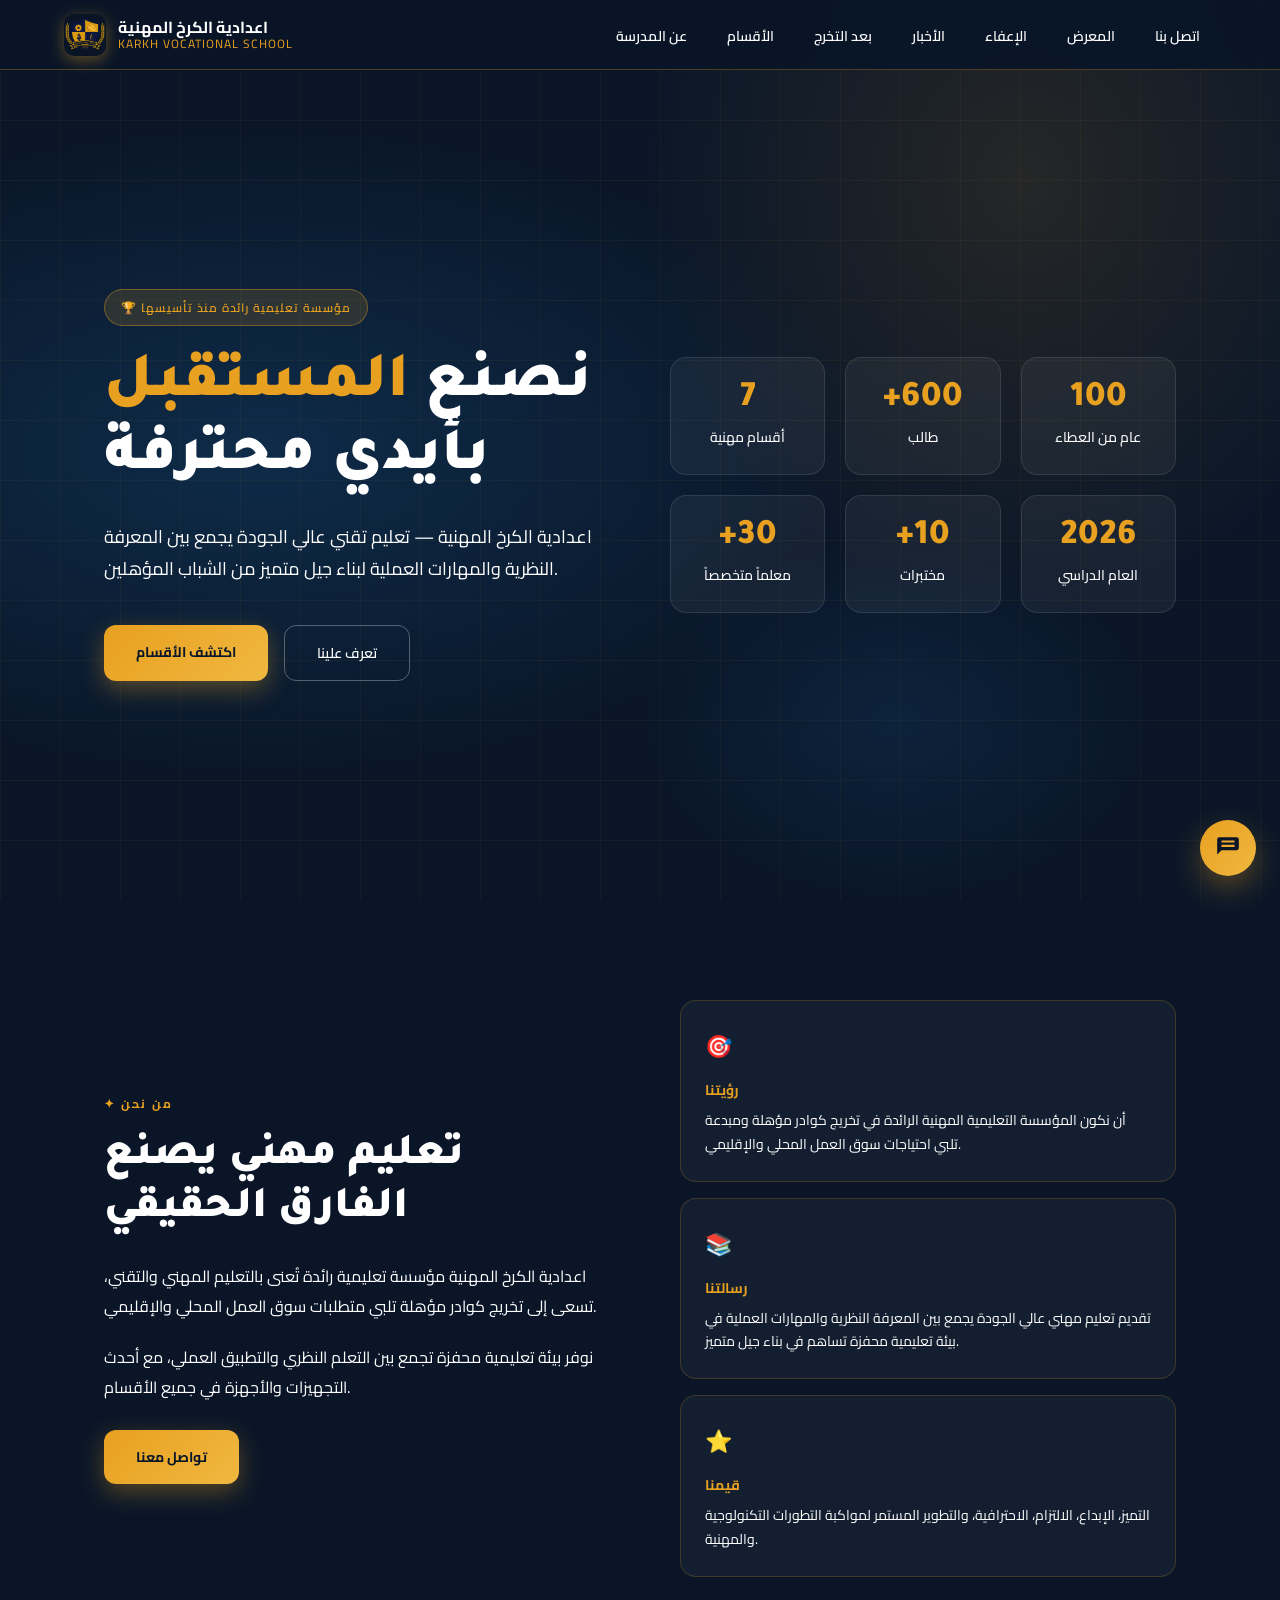
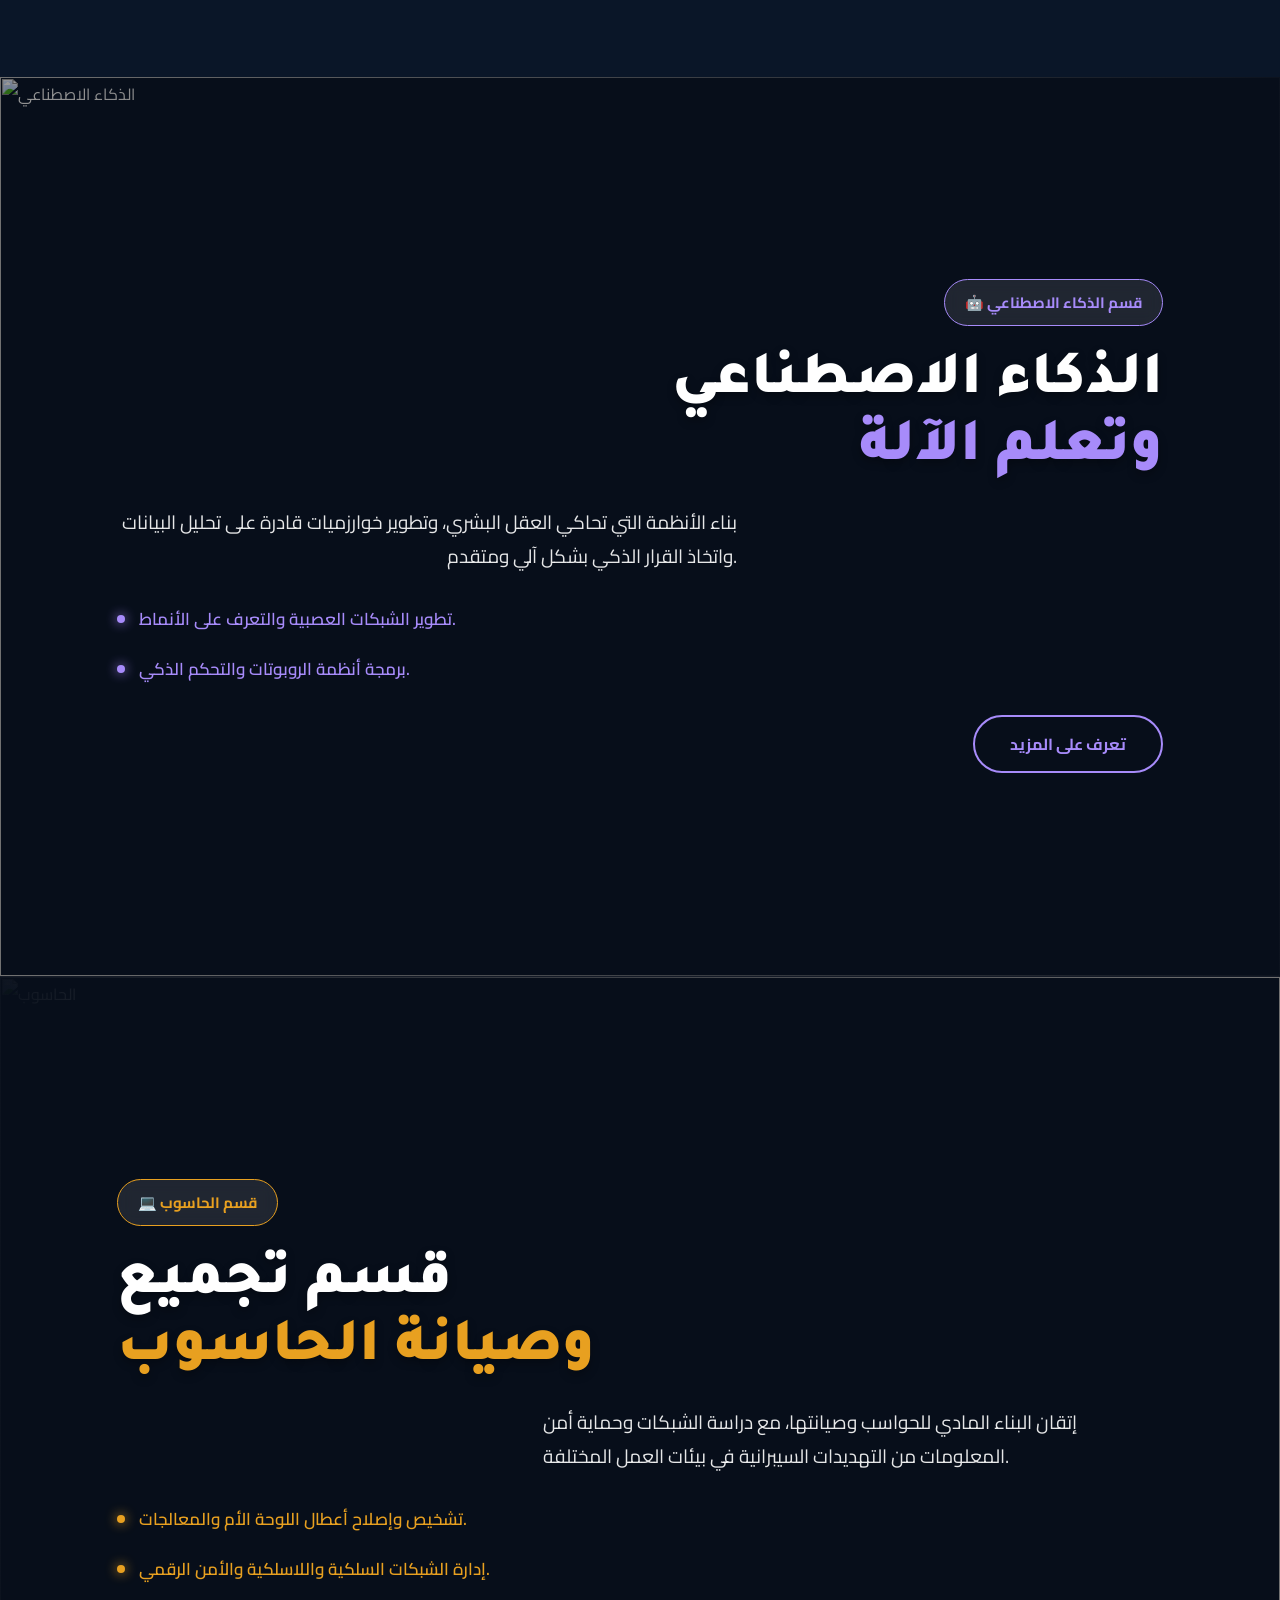
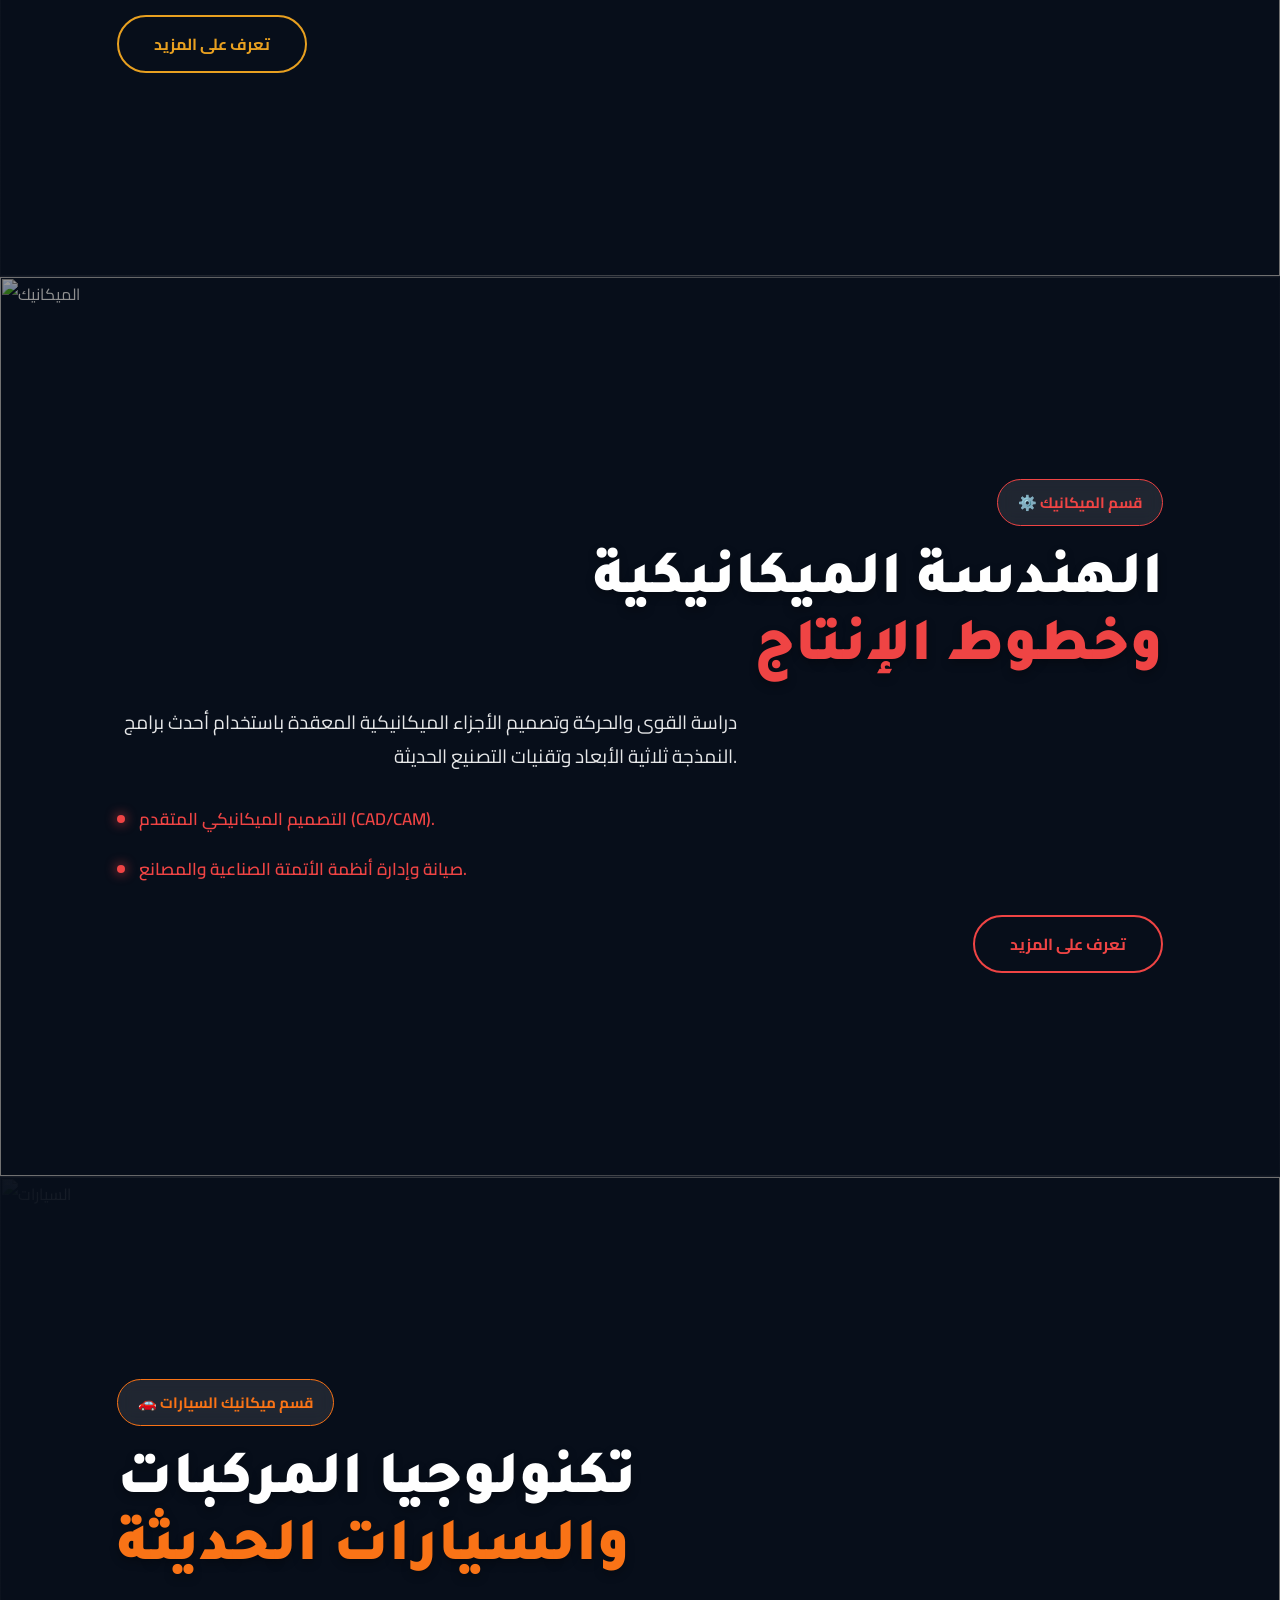
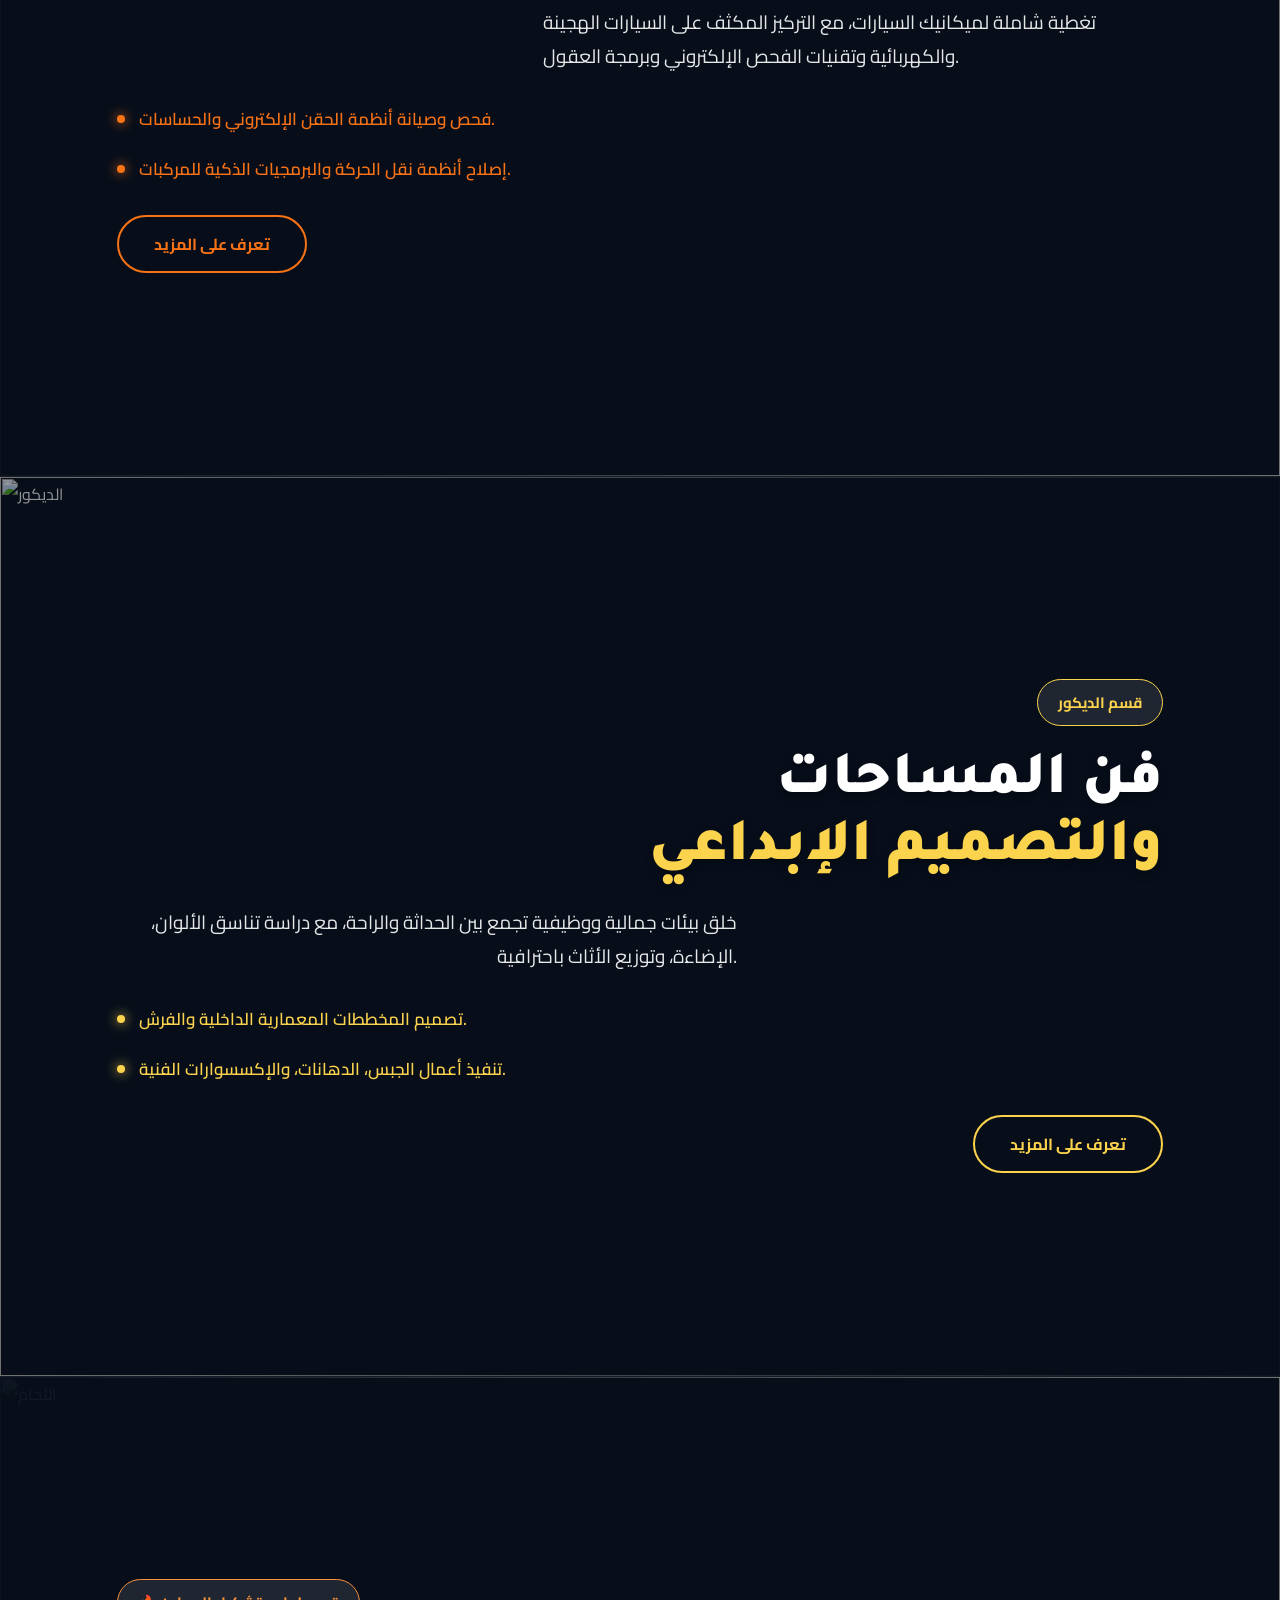
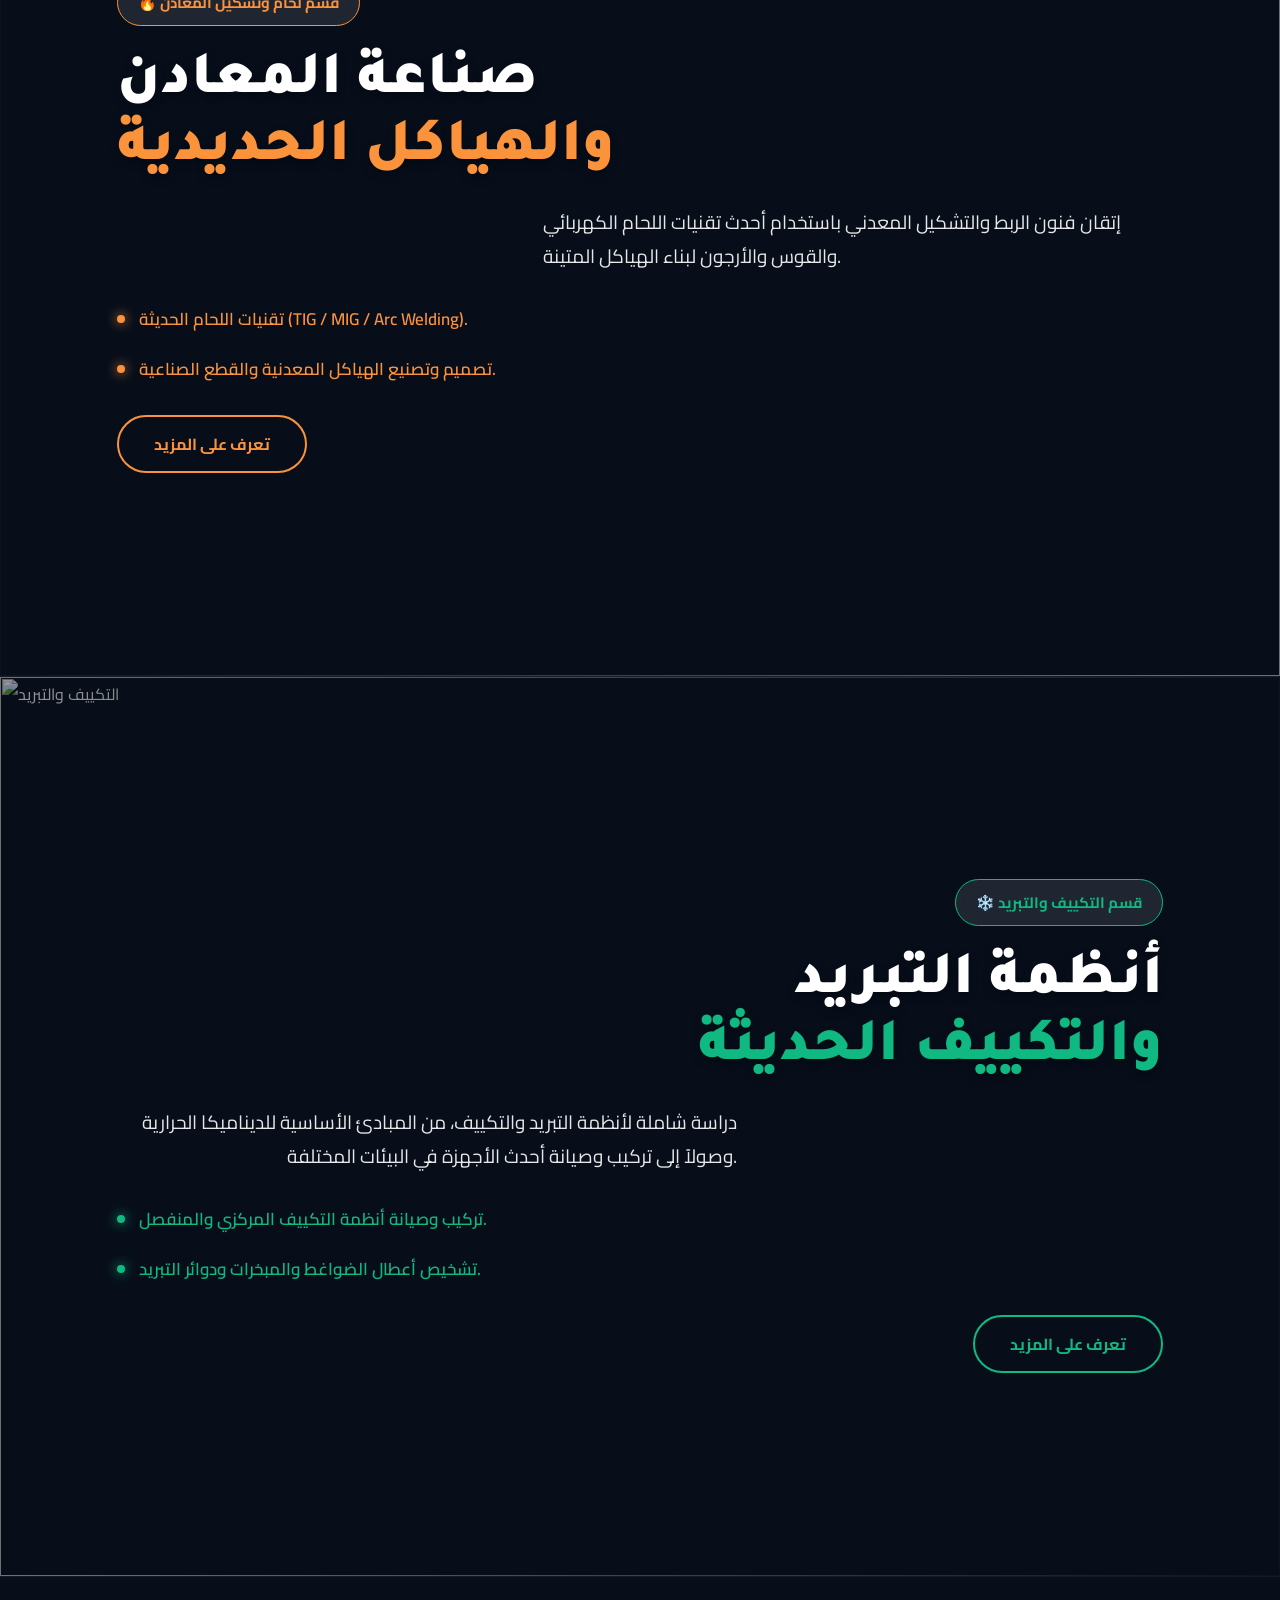
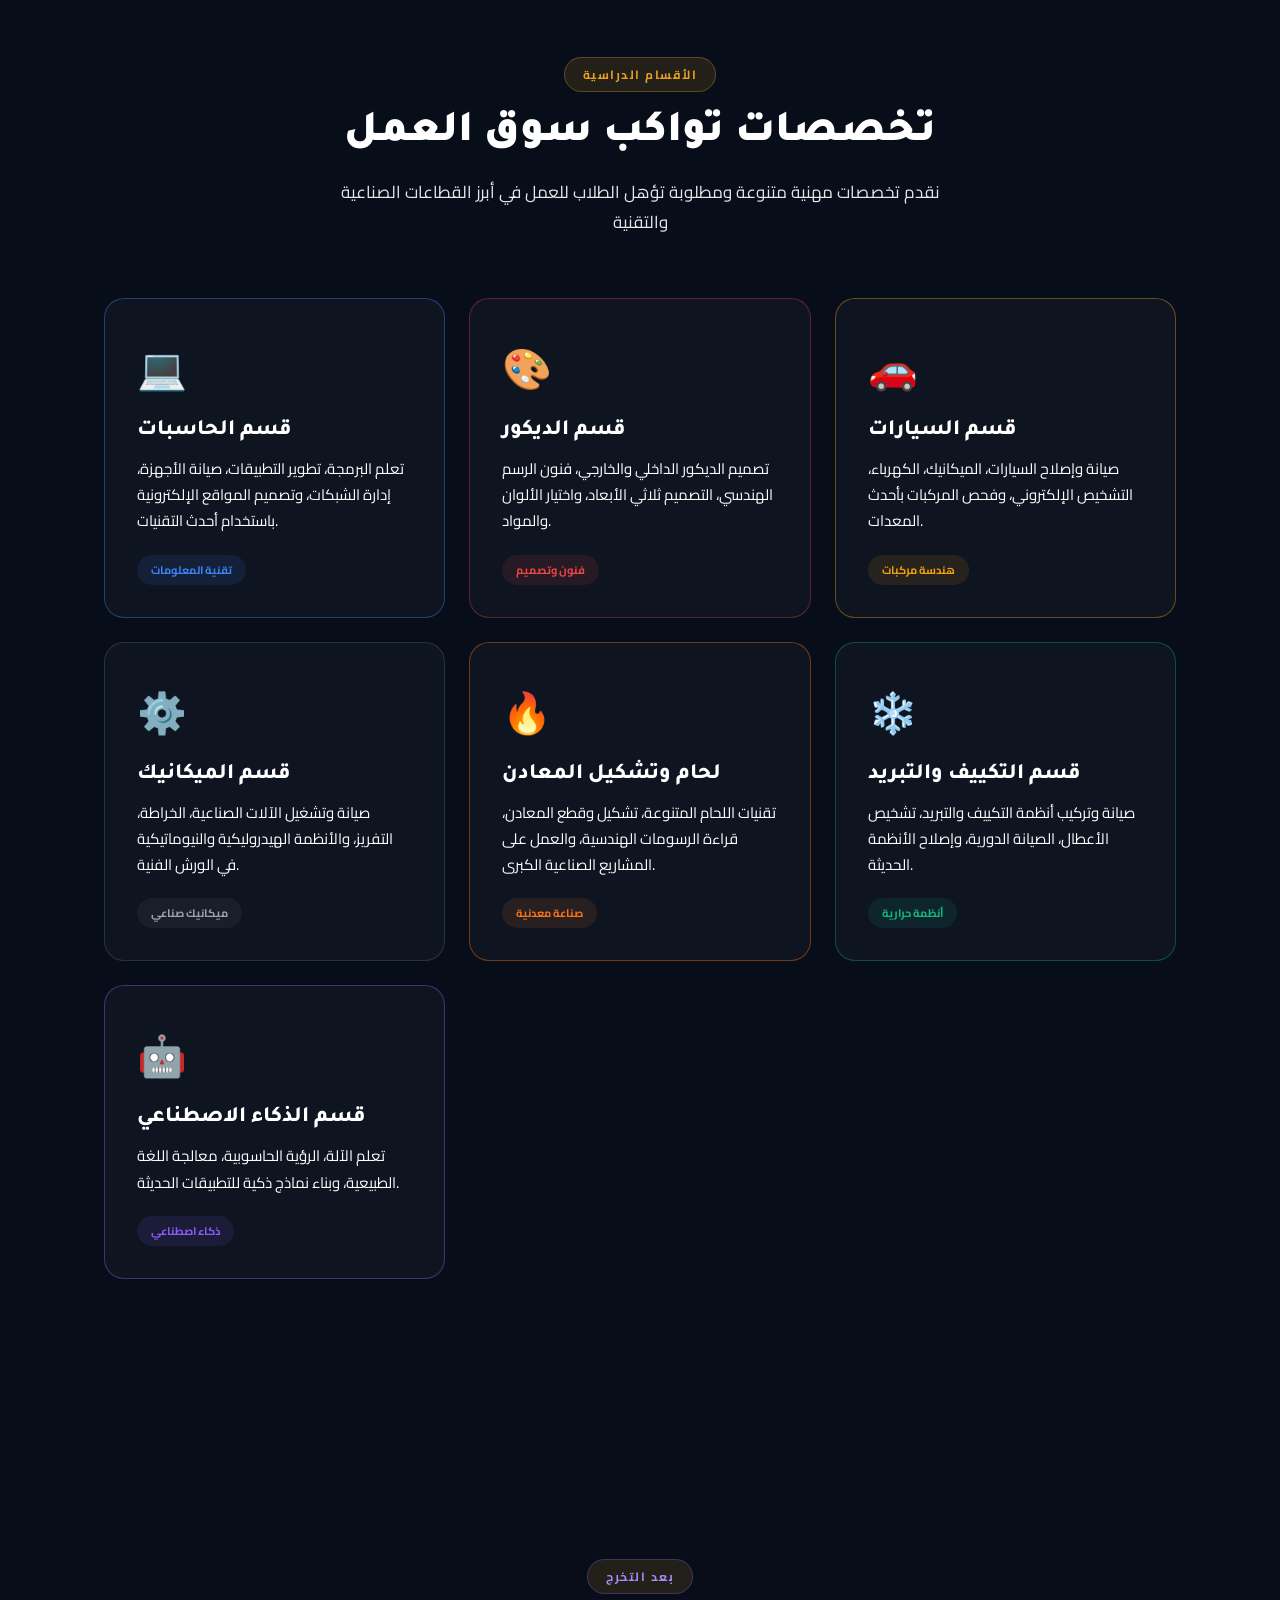
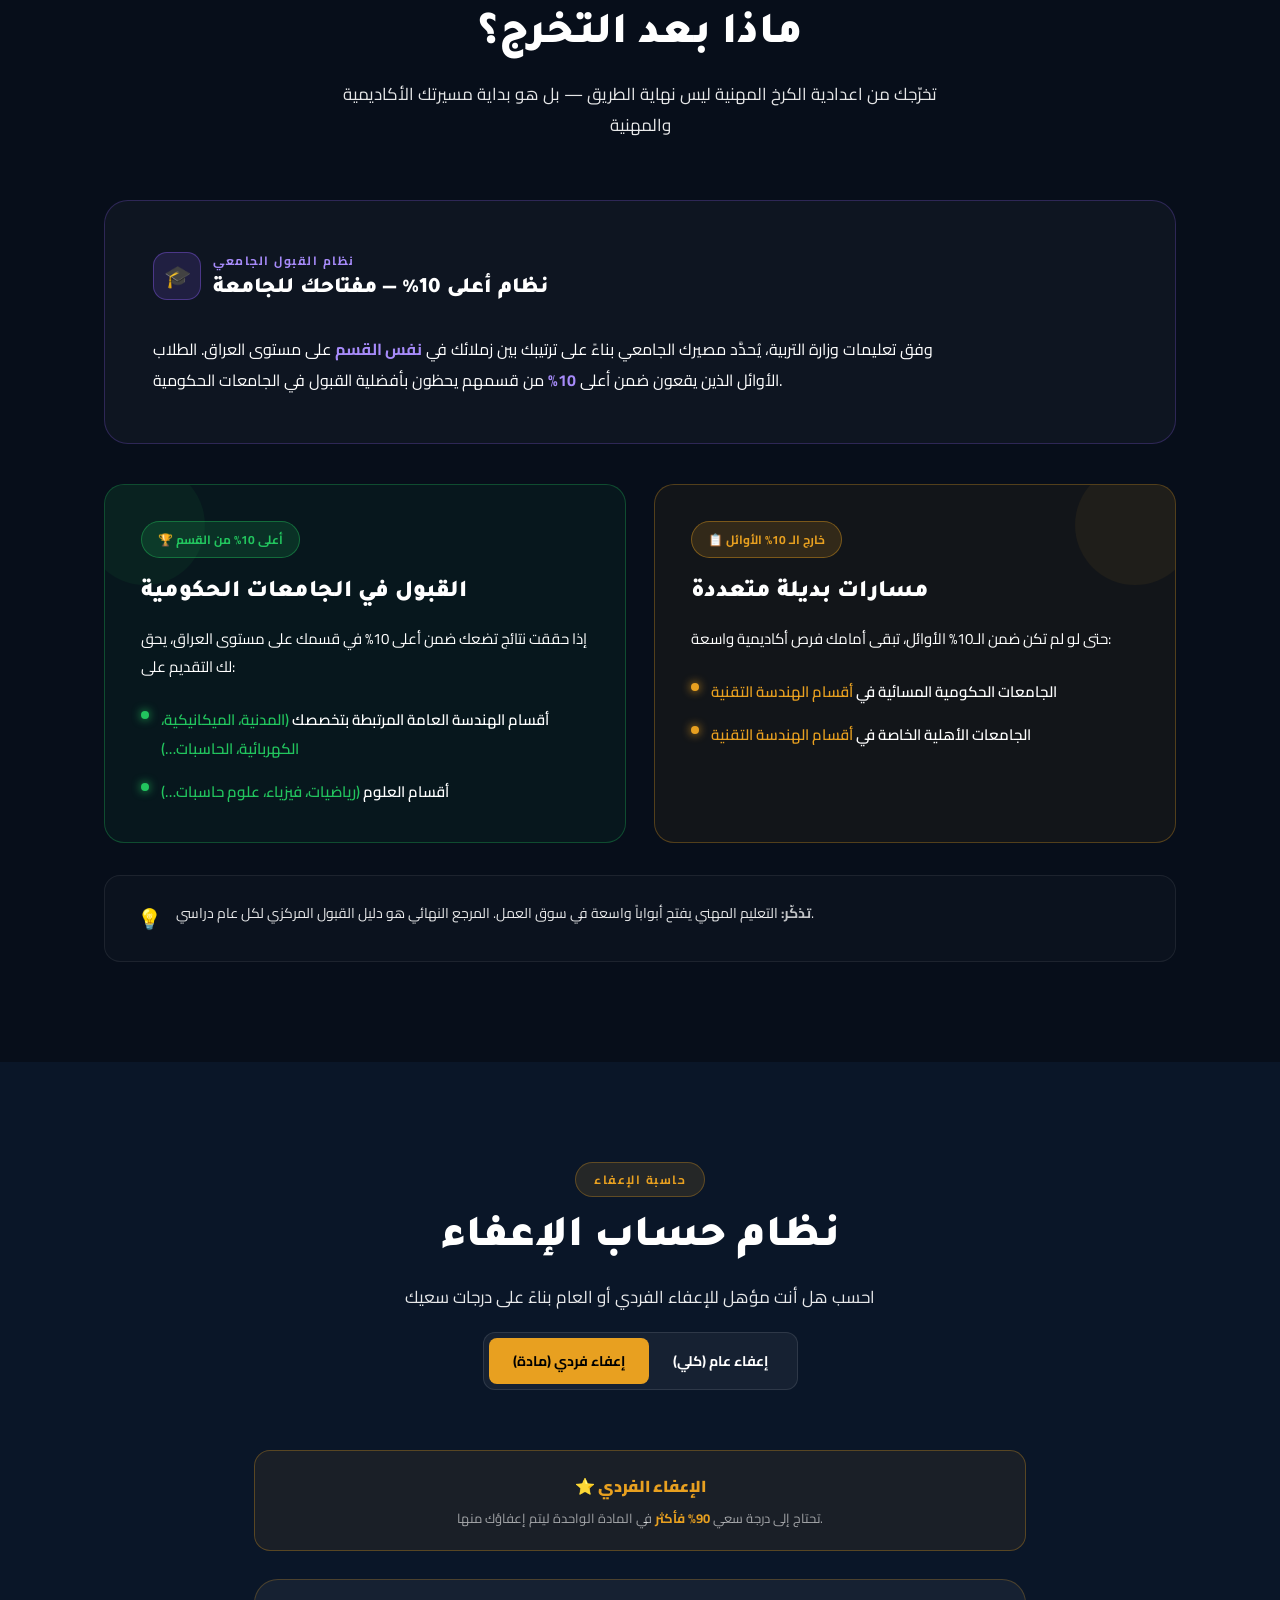
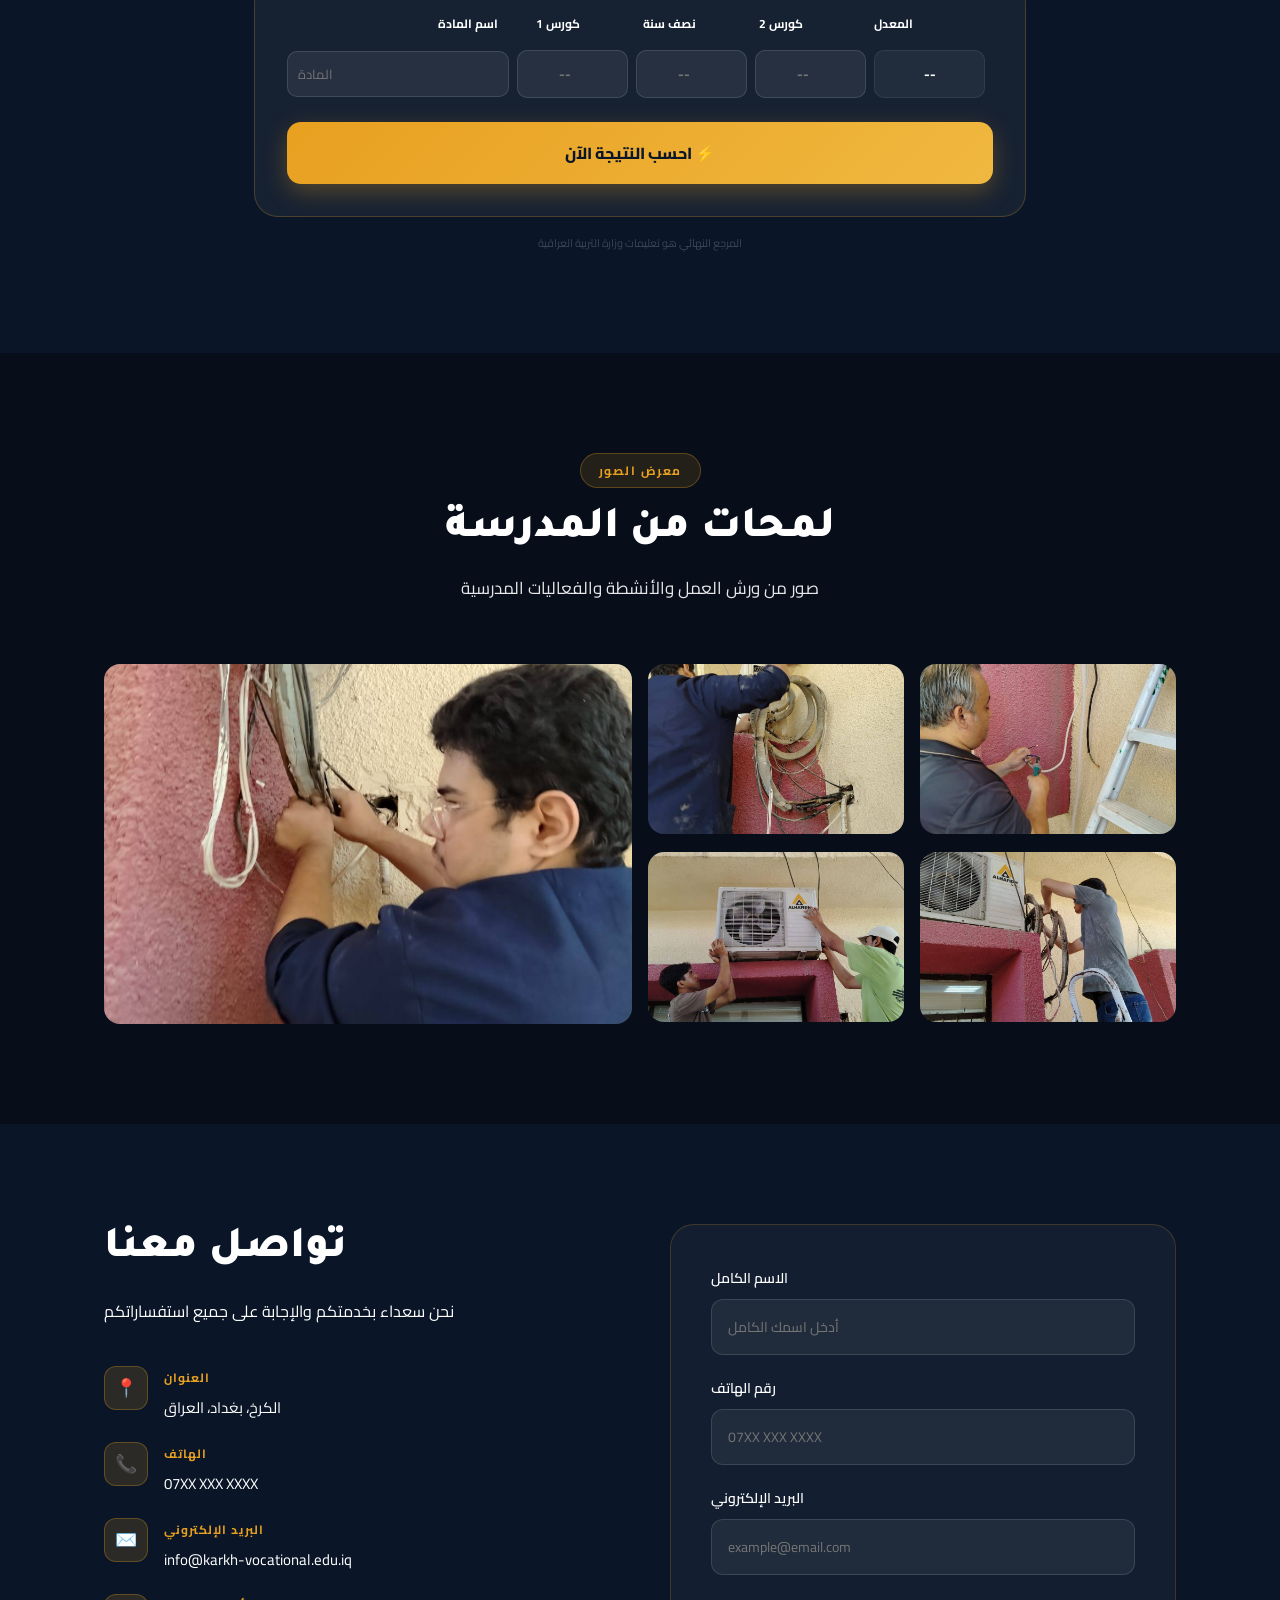
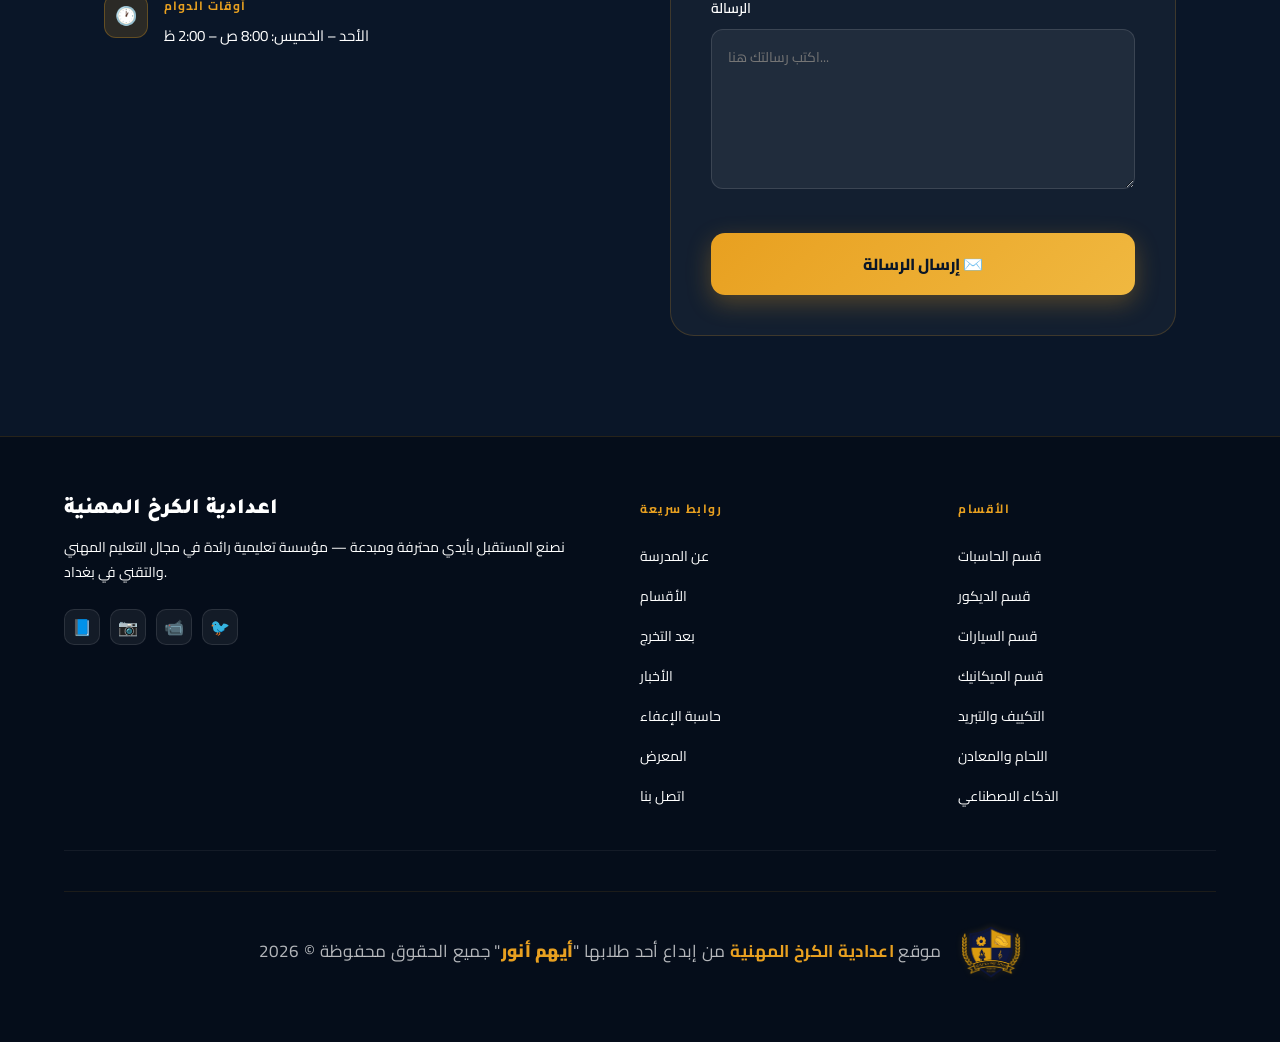
==== commit 4dd96a30: "Update statistics in index.html" ====
--- a/index.html
+++ b/index.html
@@ -97,8 +97,8 @@
       <div class="stat-card"><div class="stat-number">7</div><div class="stat-label">أقسام مهنية</div></div>
       <div class="stat-card"><div class="stat-number">+600</div><div class="stat-label">طالب</div></div>
       <div class="stat-card"><div class="stat-number">100</div><div class="stat-label">عام من العطاء</div></div>
-      <div class="stat-card"><div class="stat-number">+20</div><div class="stat-label">معلماً متخصصاً</div></div>
-      <div class="stat-card"><div class="stat-number">+5</div><div class="stat-label">مختبرات</div></div>
+      <div class="stat-card"><div class="stat-number">+30</div><div class="stat-label">معلماً متخصصاً</div></div>
+      <div class="stat-card"><div class="stat-number">+10</div><div class="stat-label">مختبرات</div></div>
       <div class="stat-card"><div class="stat-number">2026</div><div class="stat-label">العام الدراسي</div></div>
     </div>
   </div>
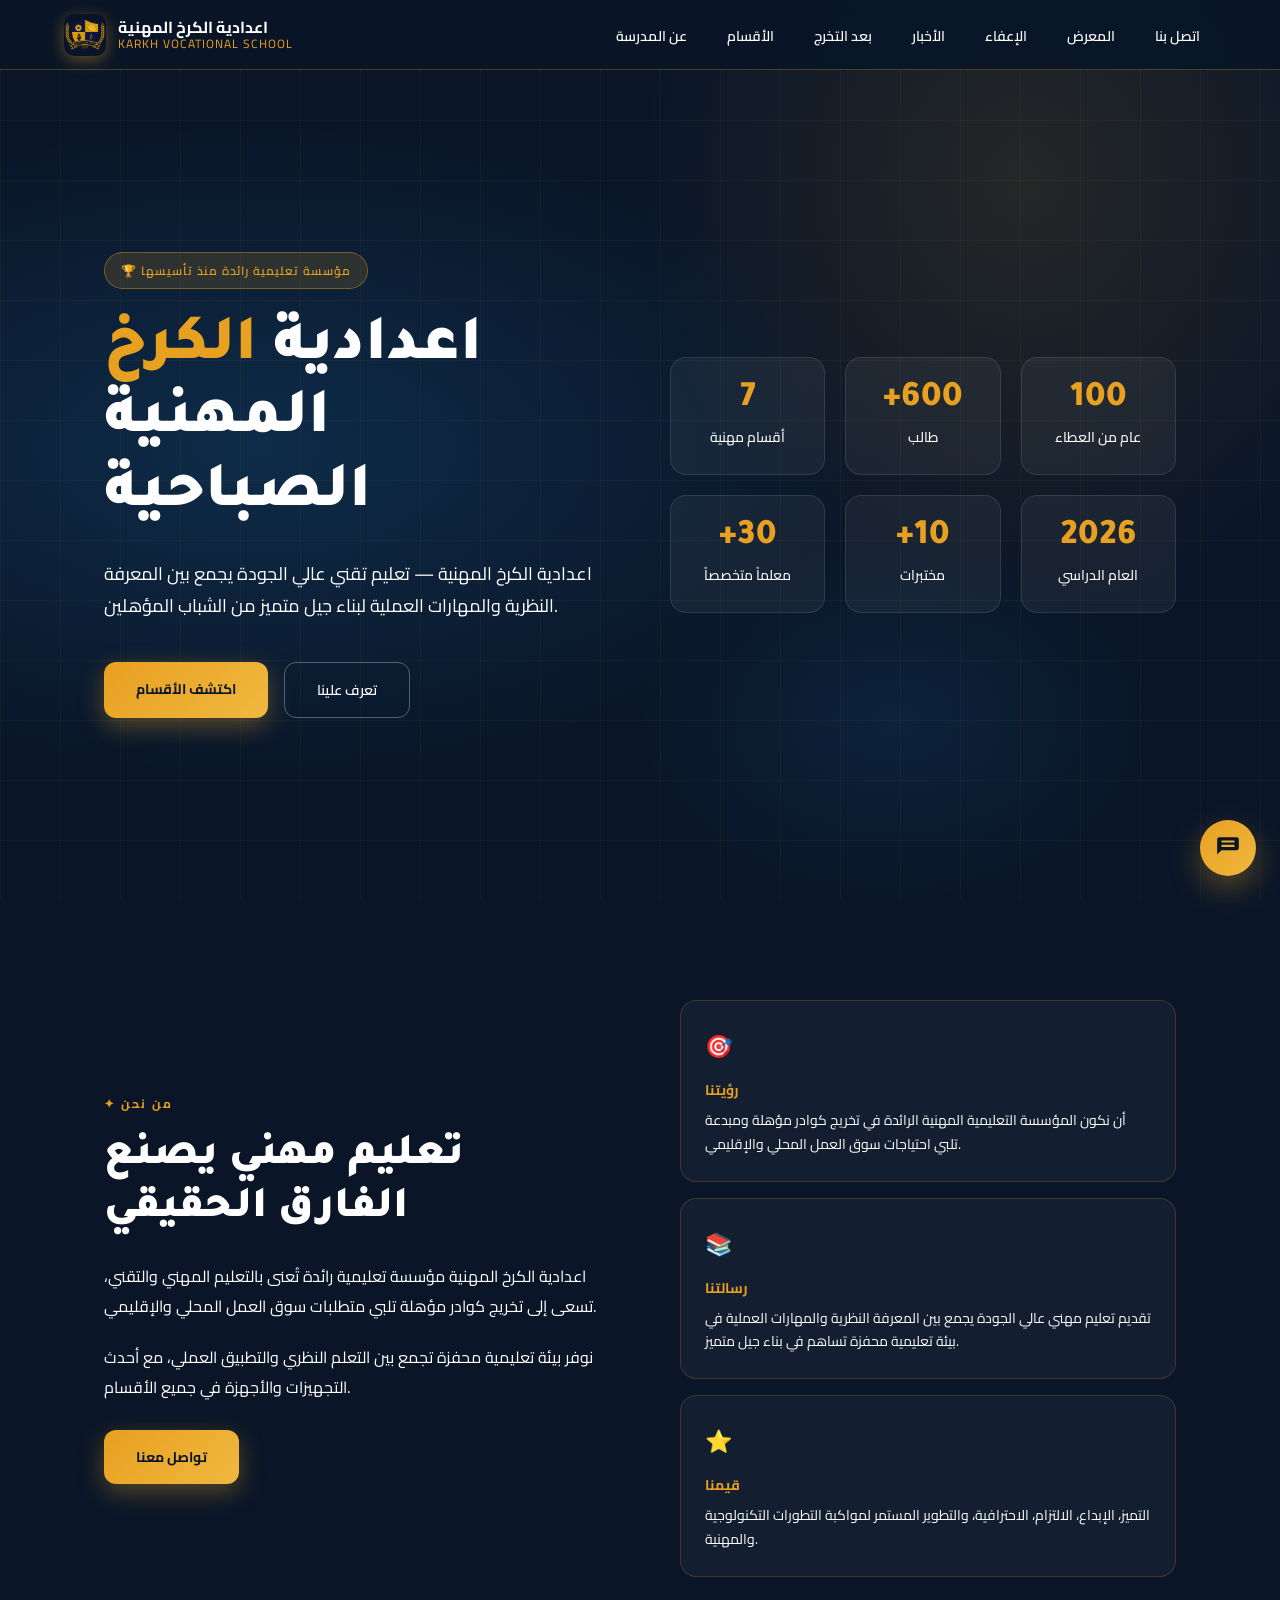
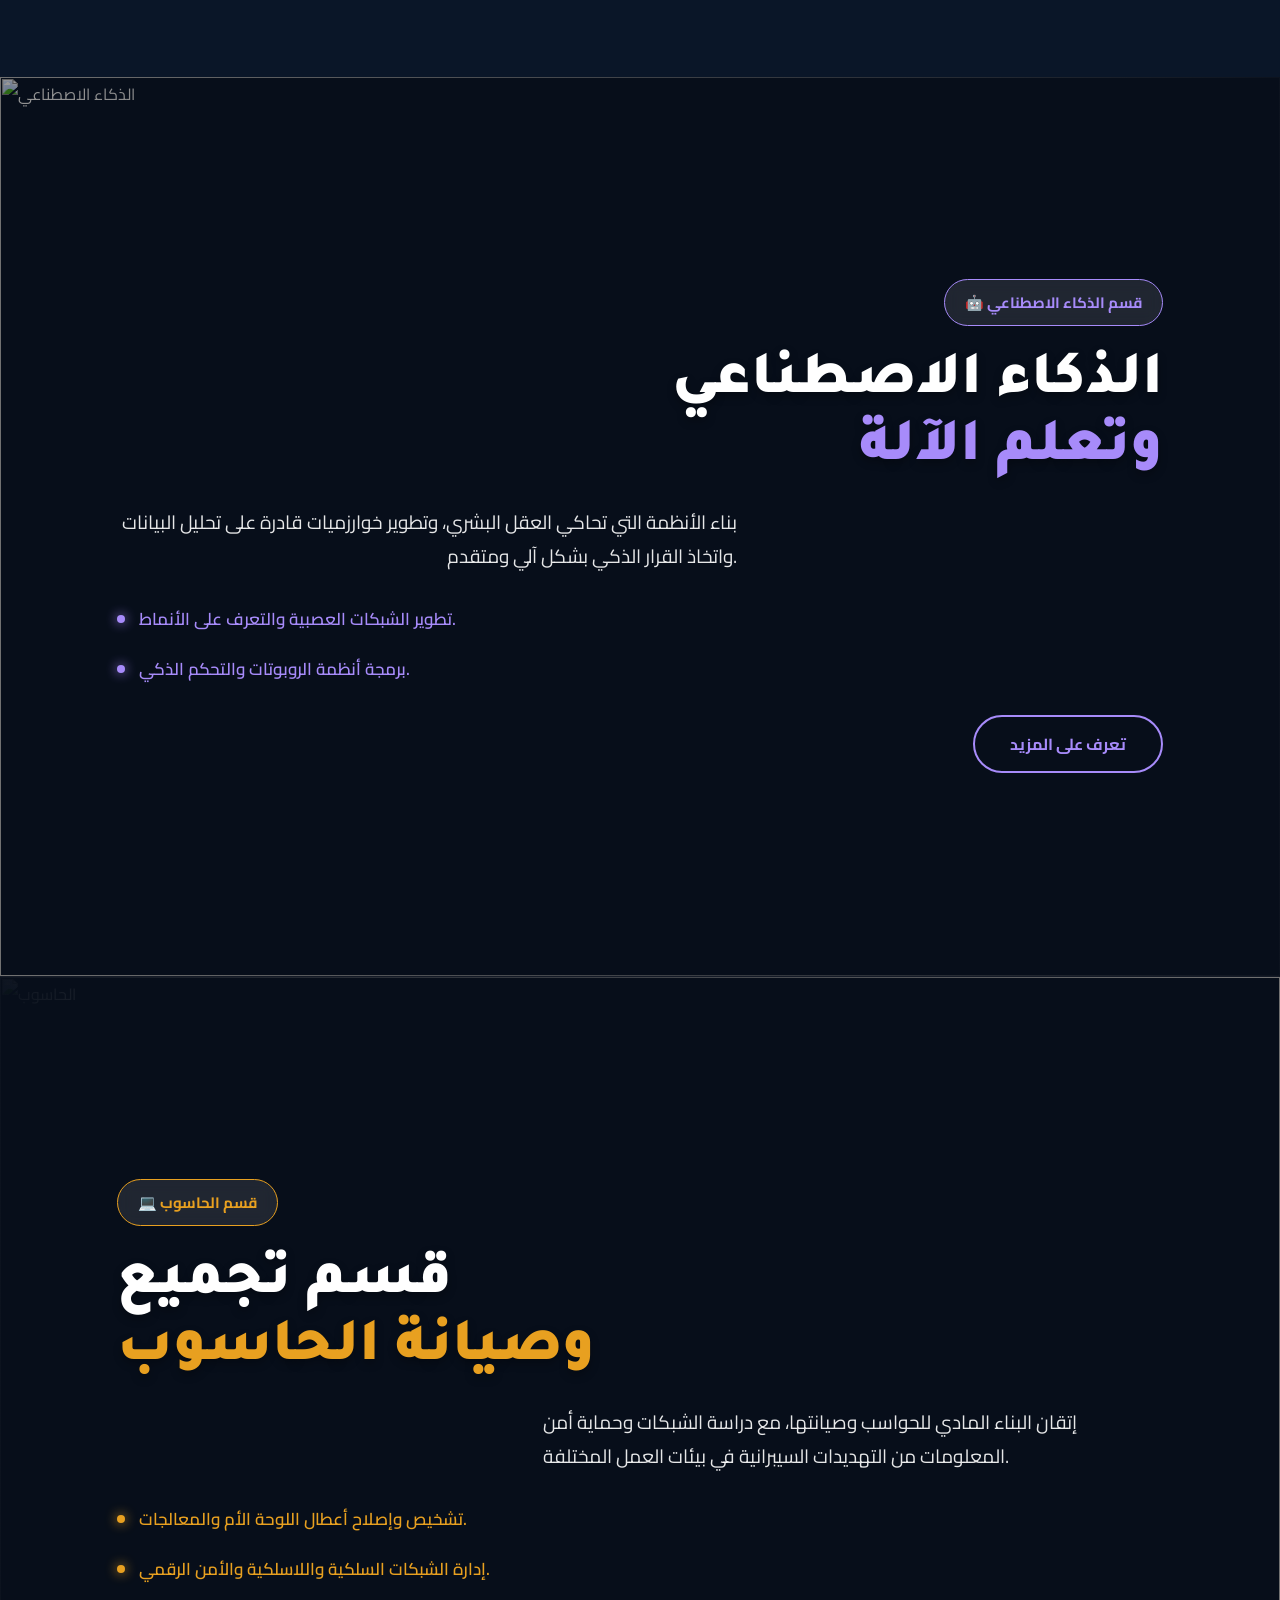
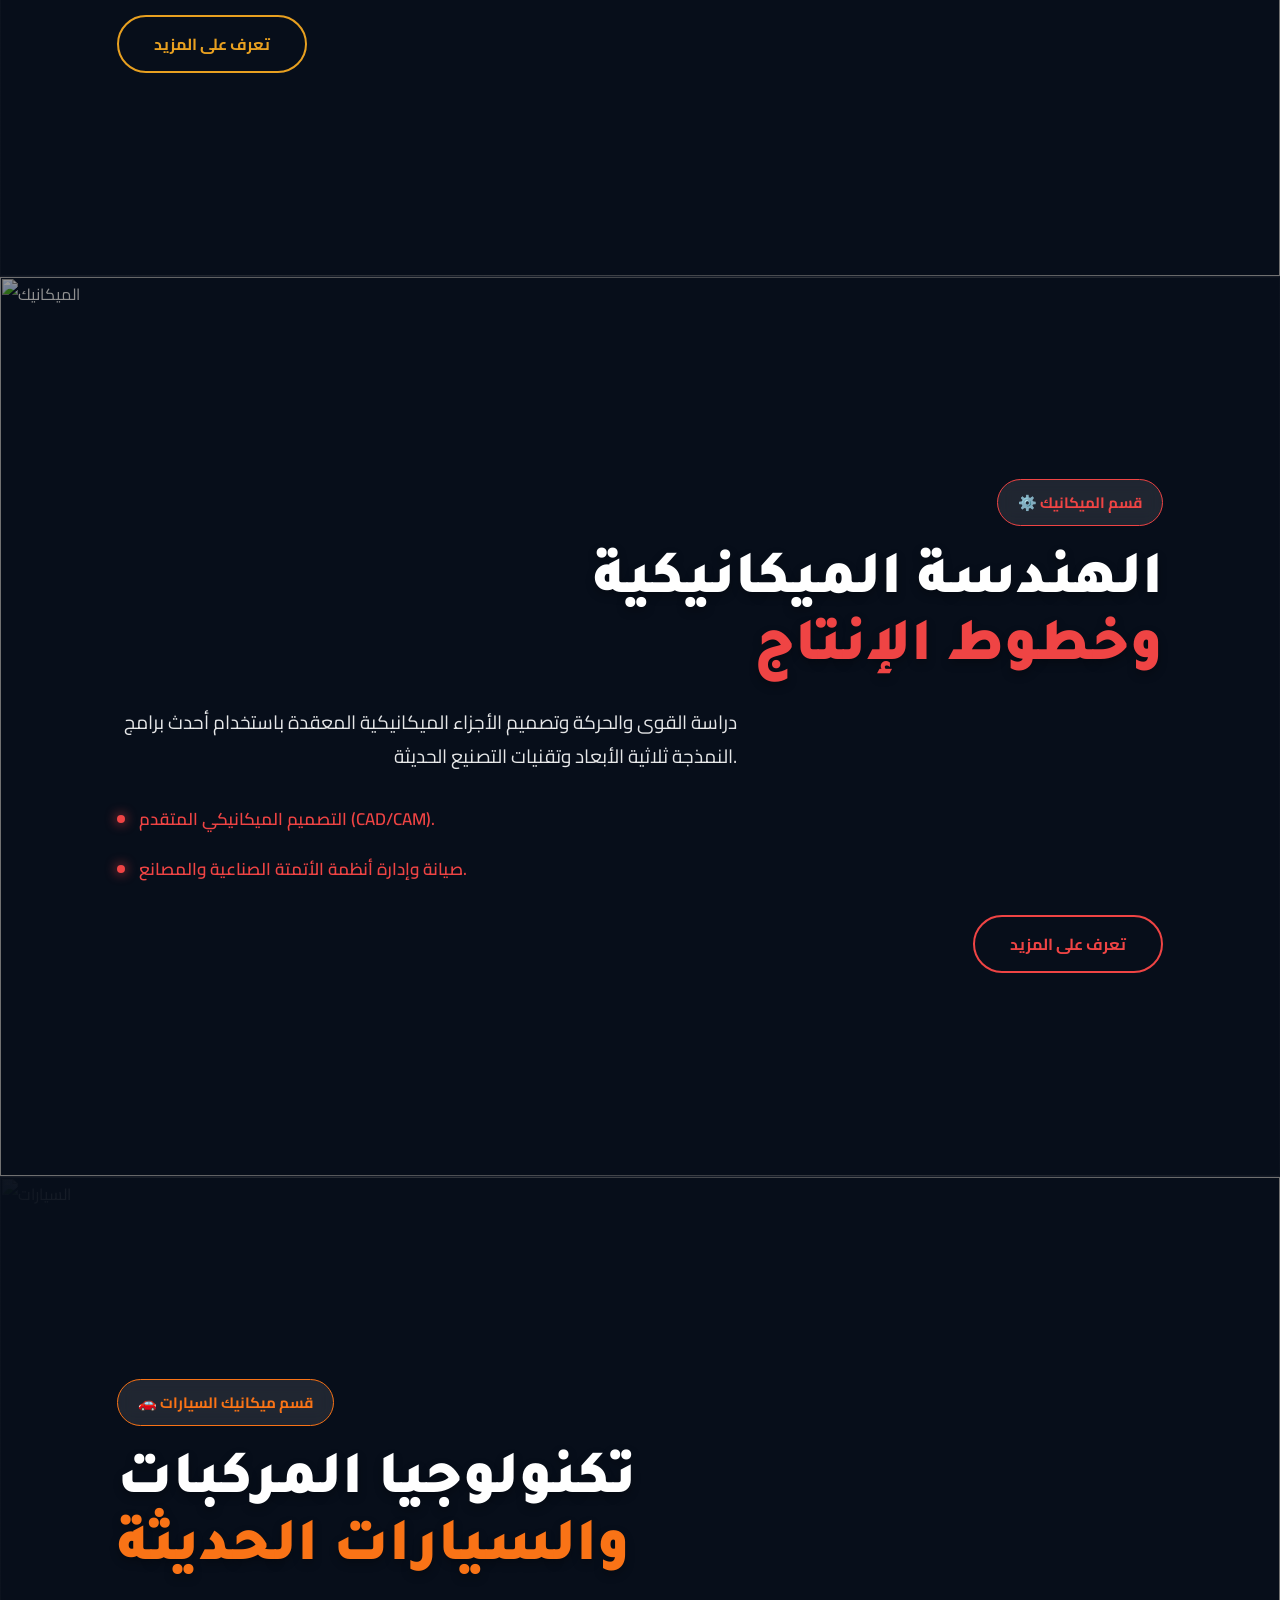
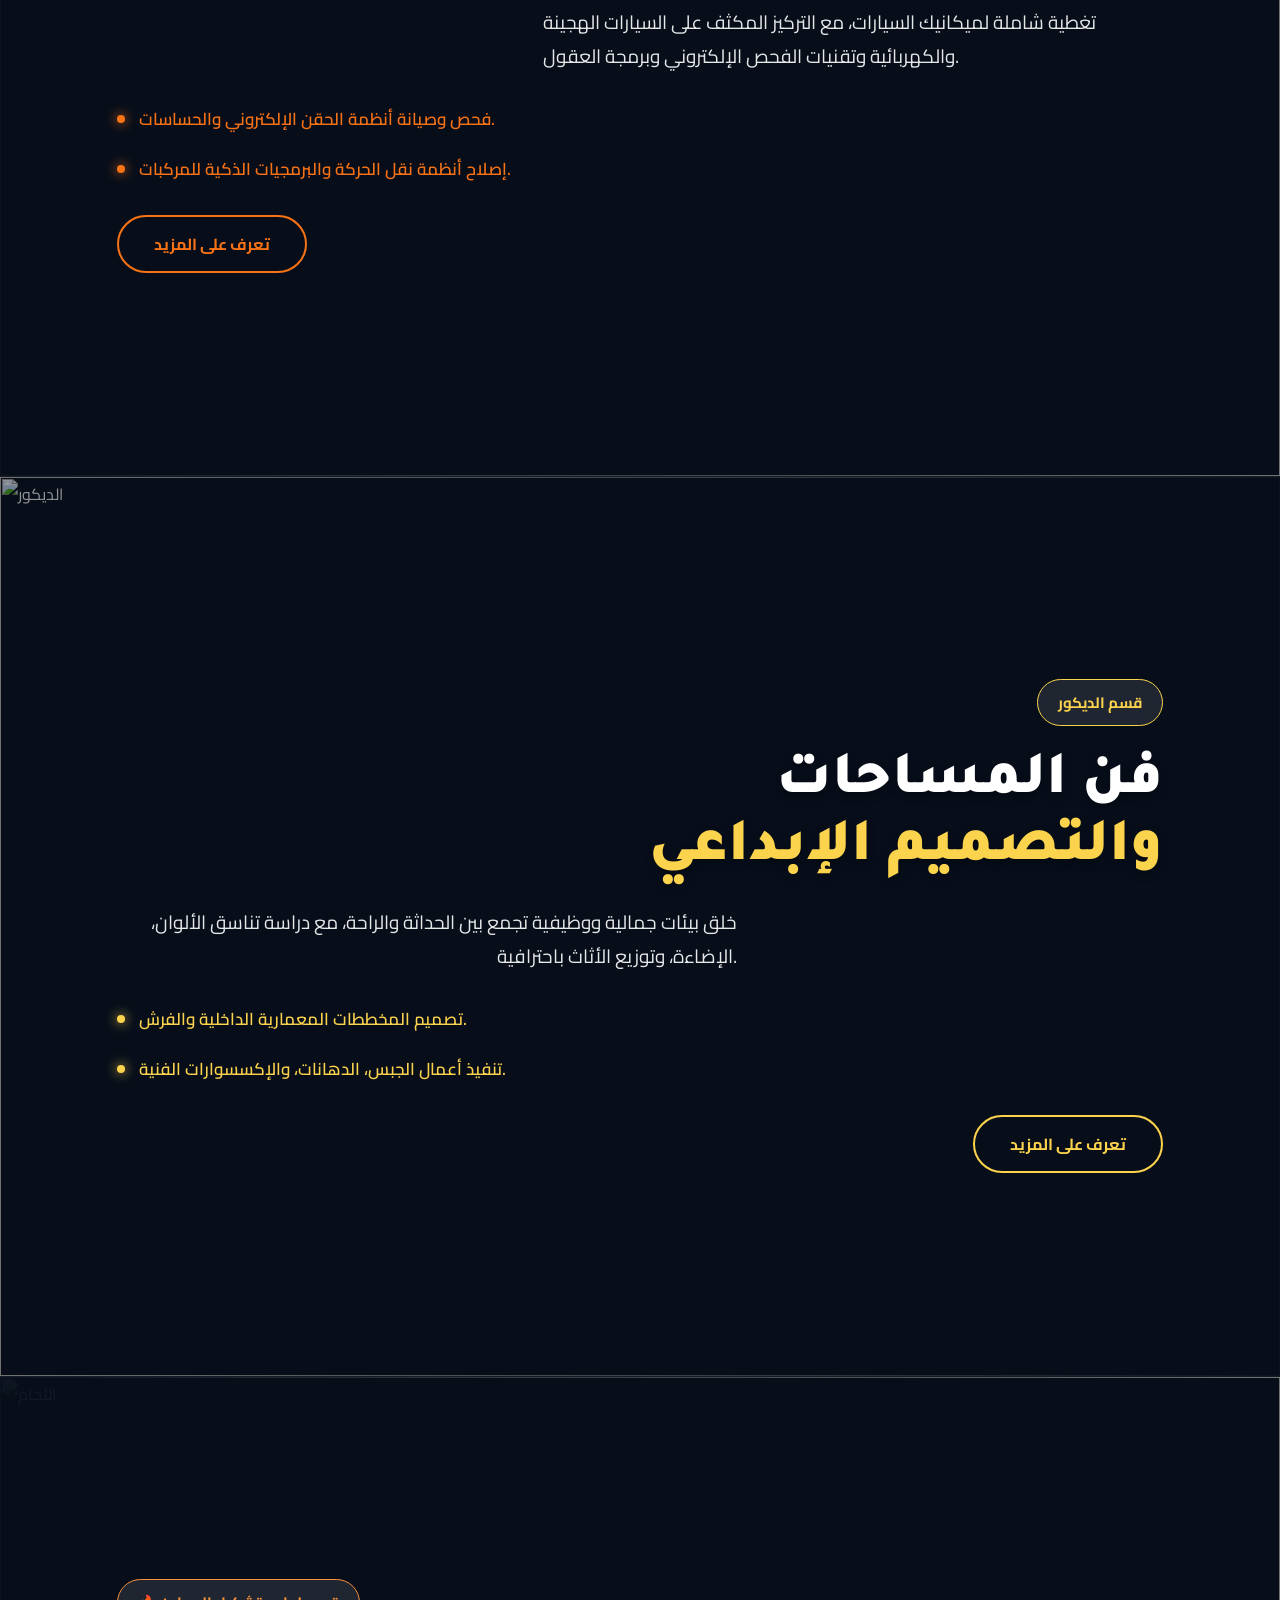
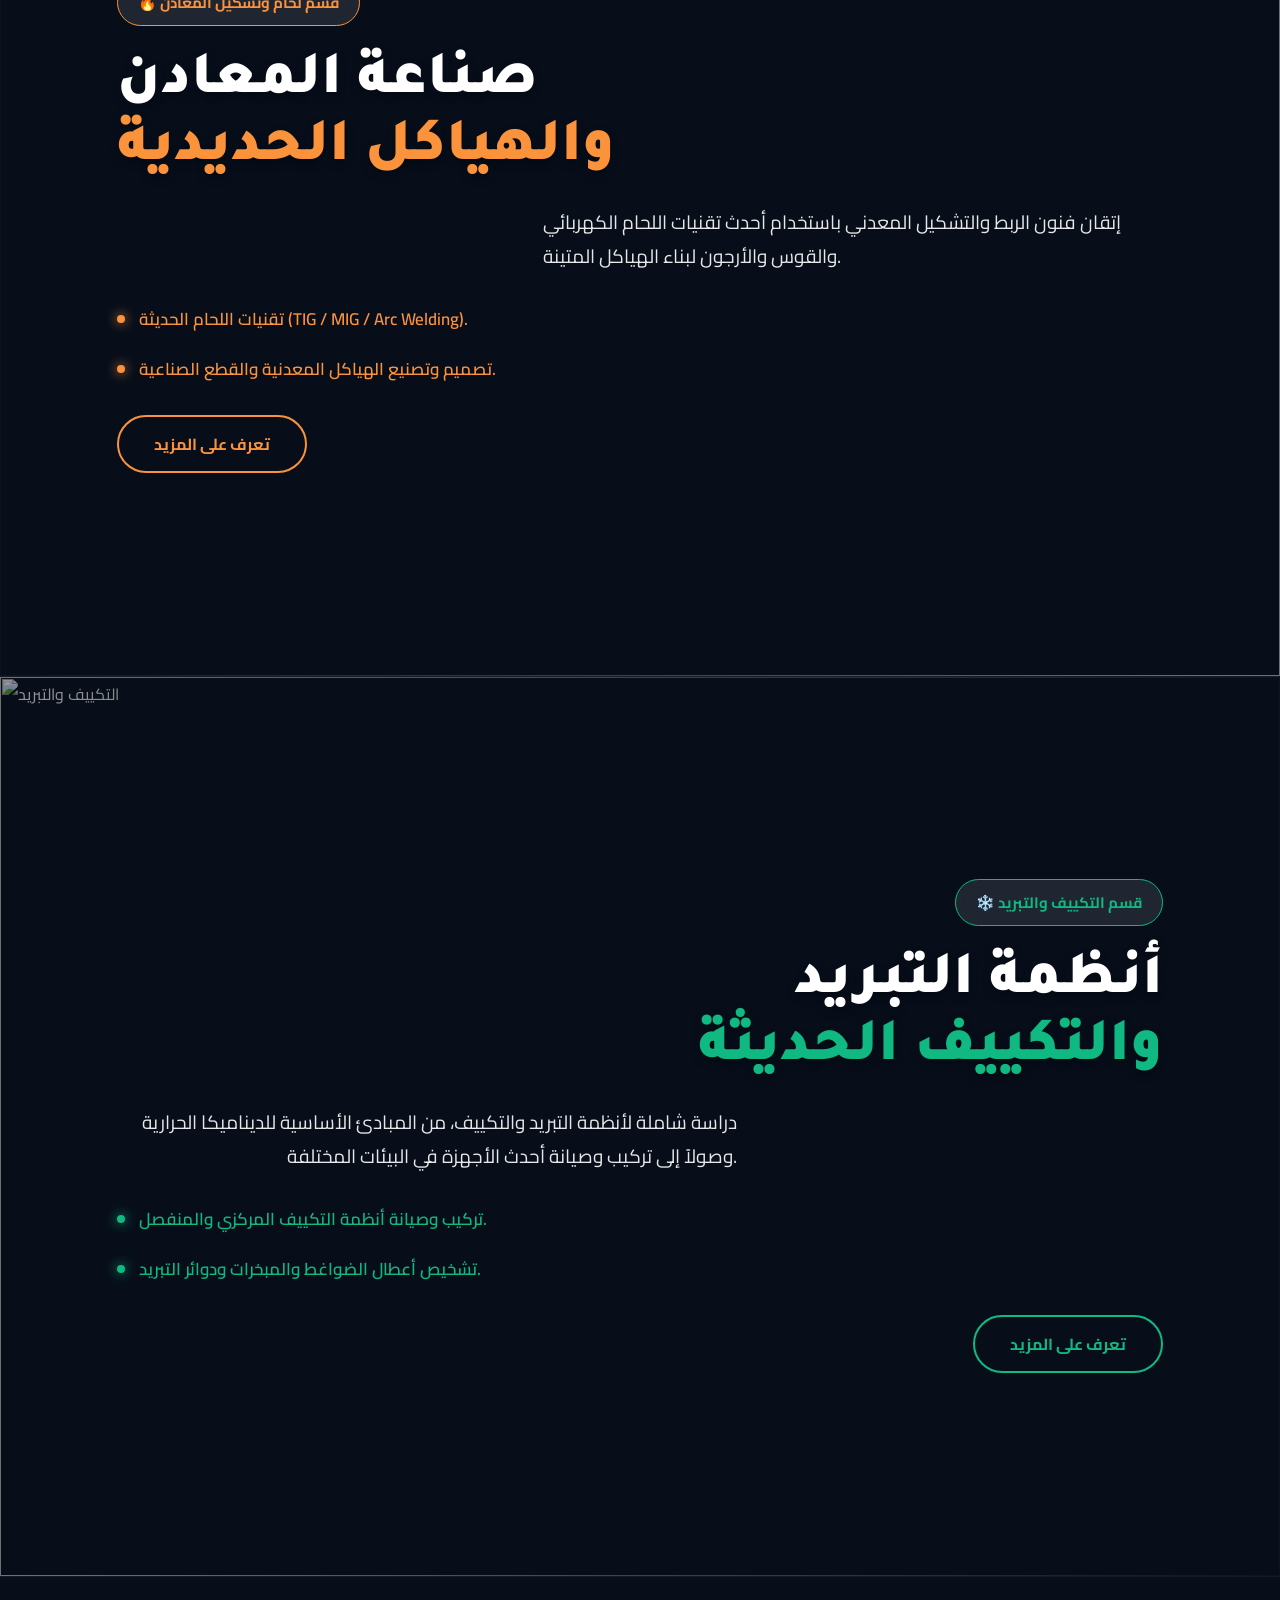
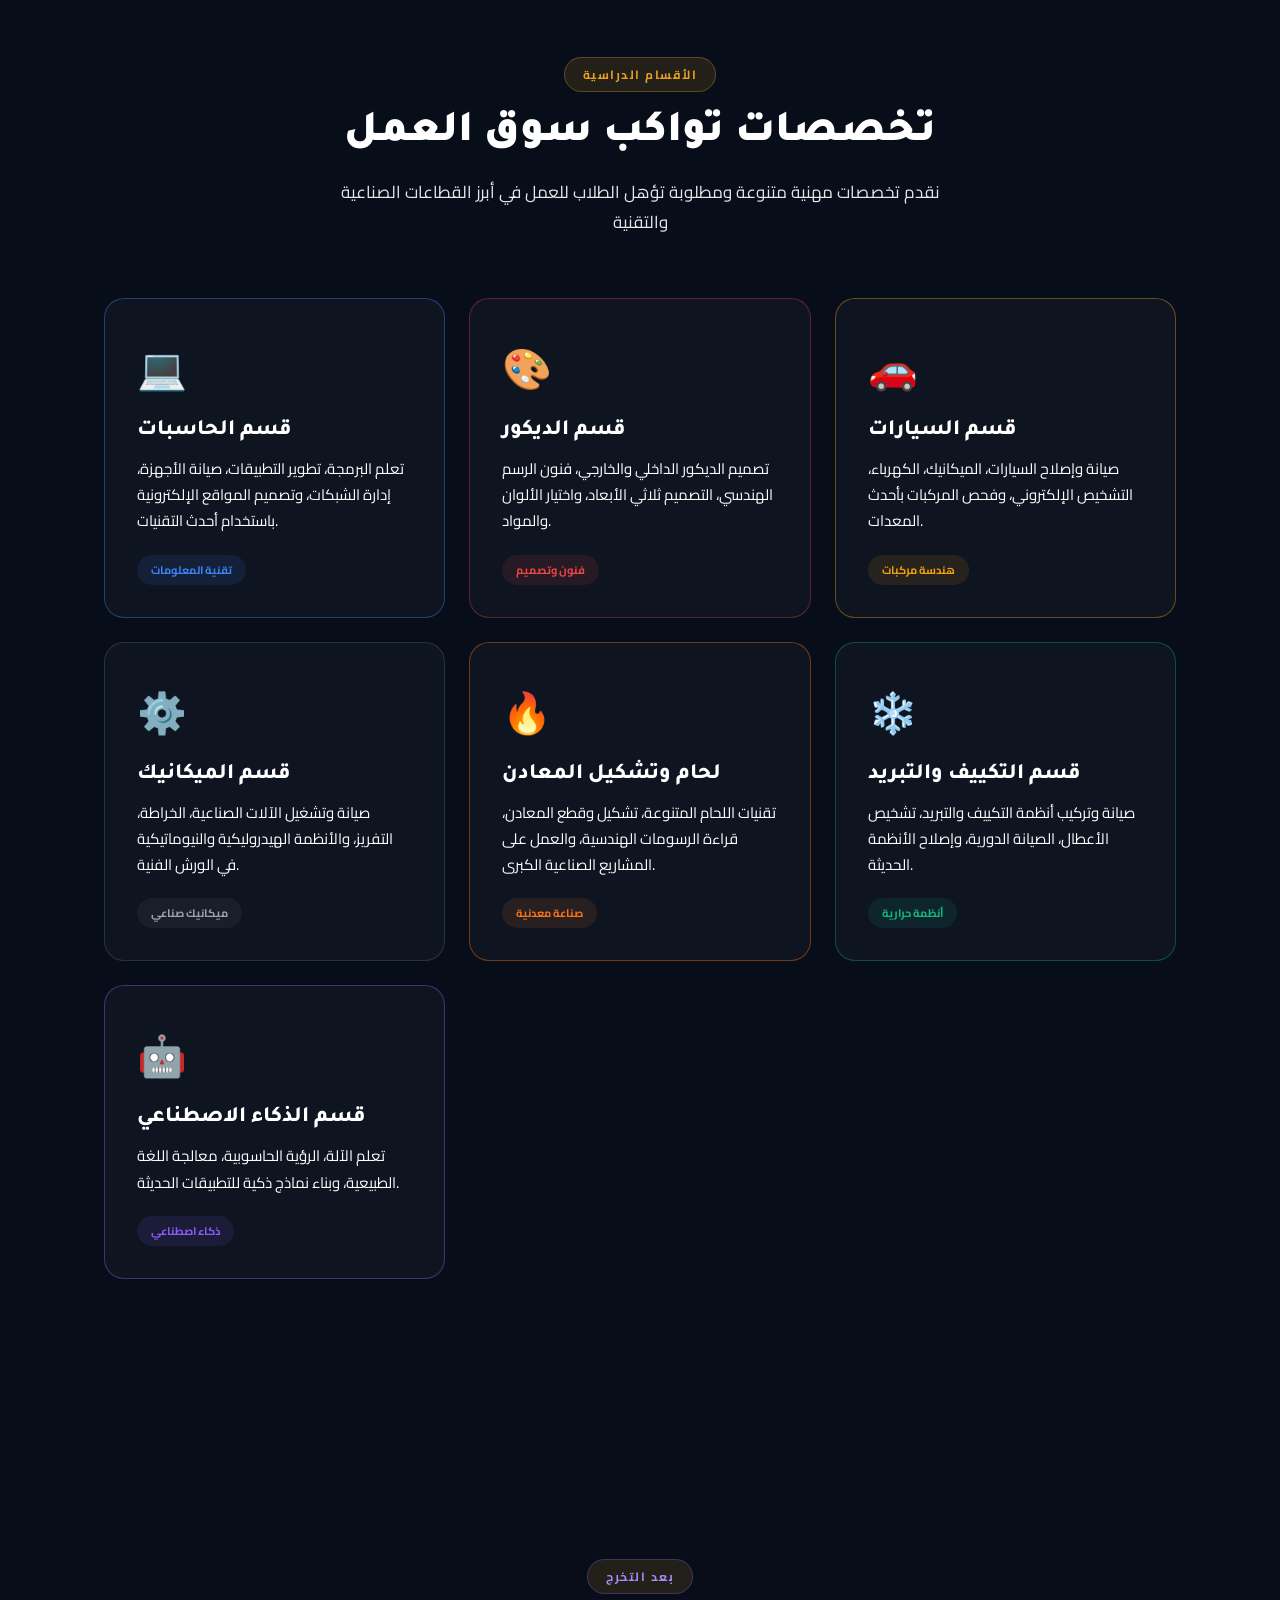
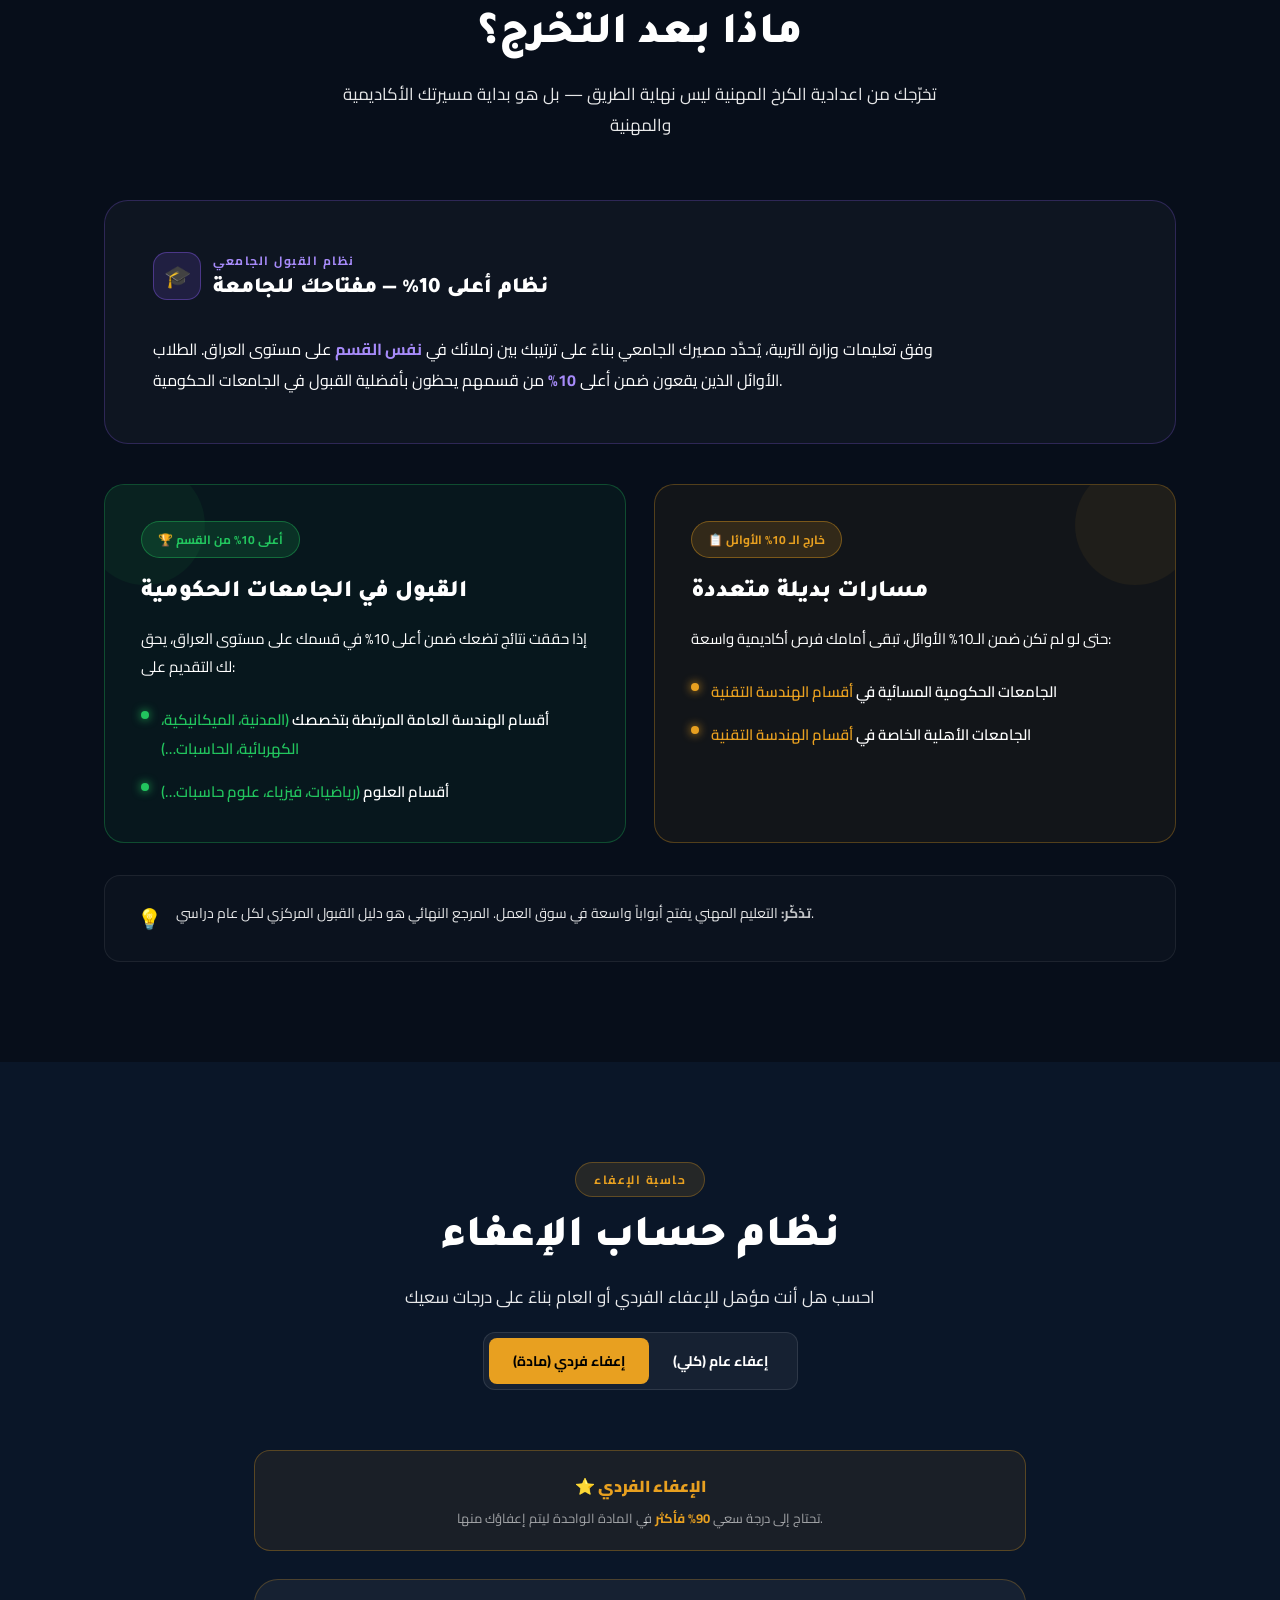
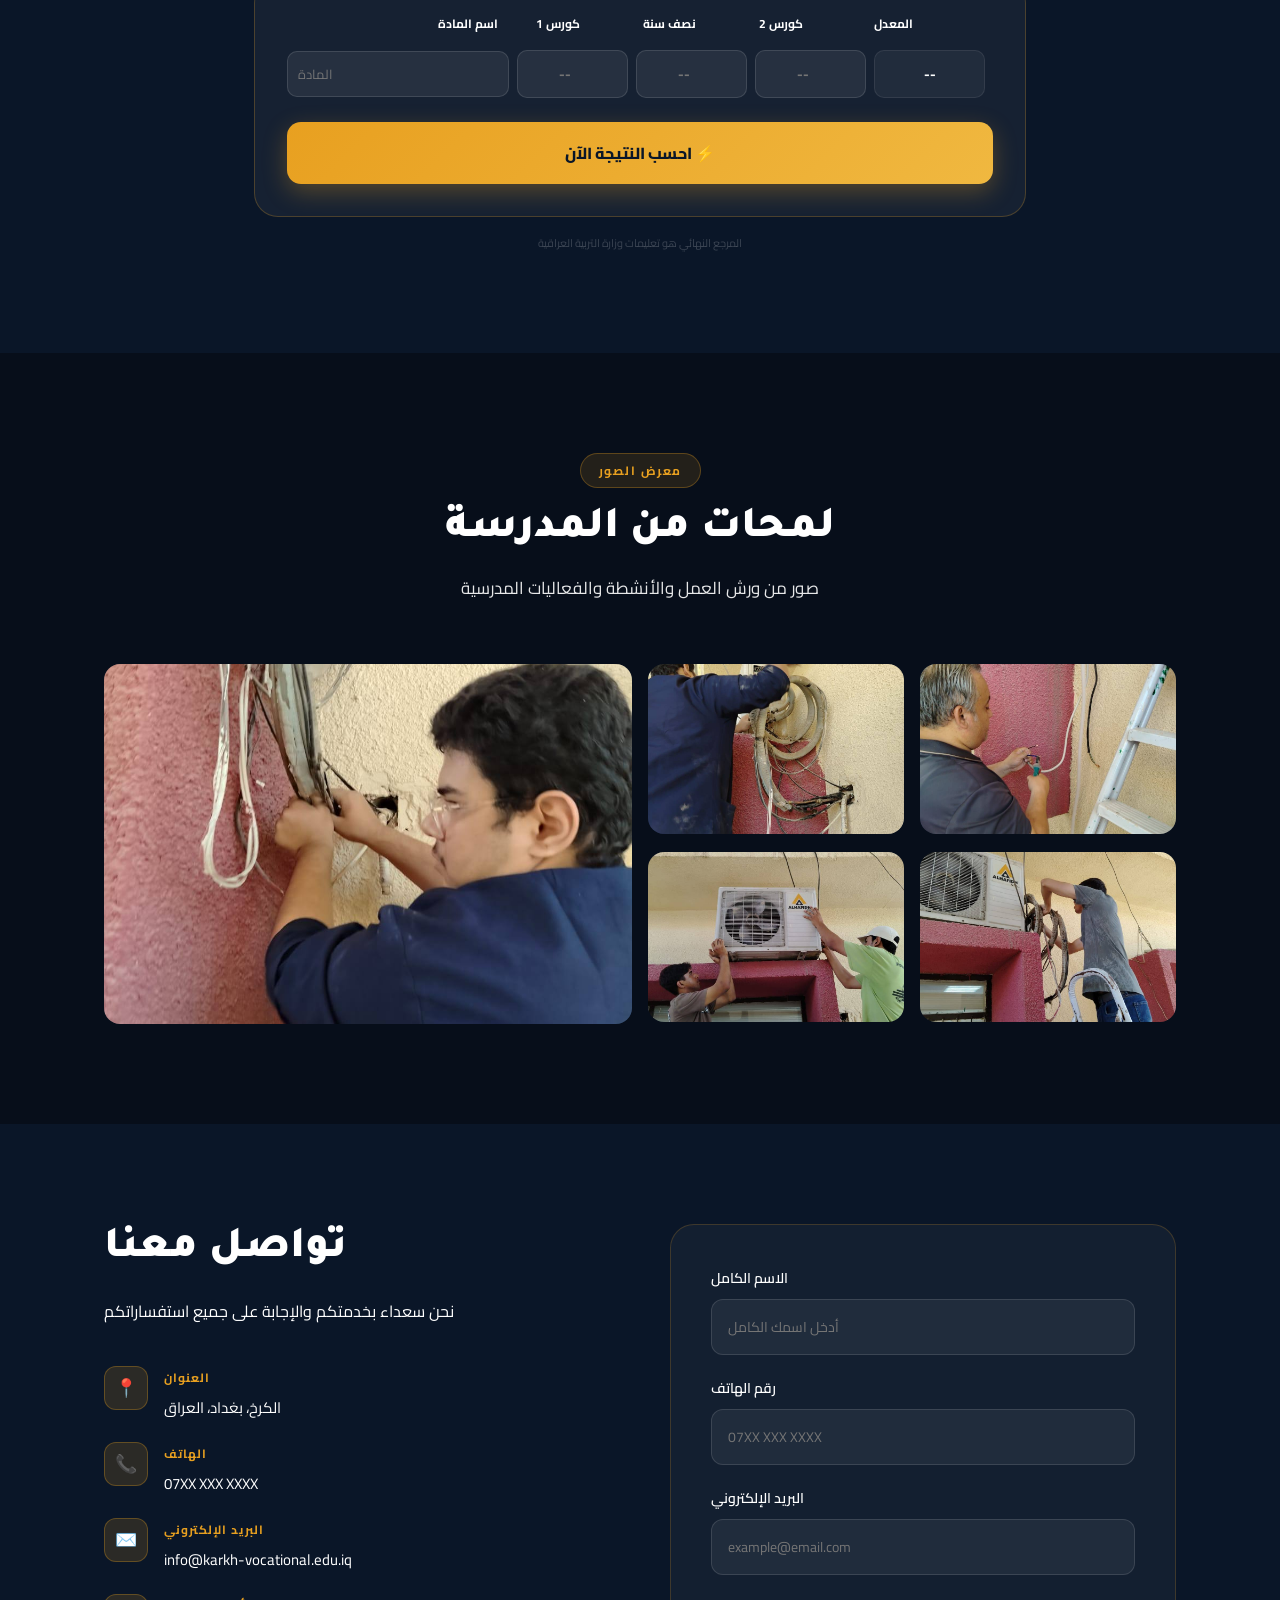
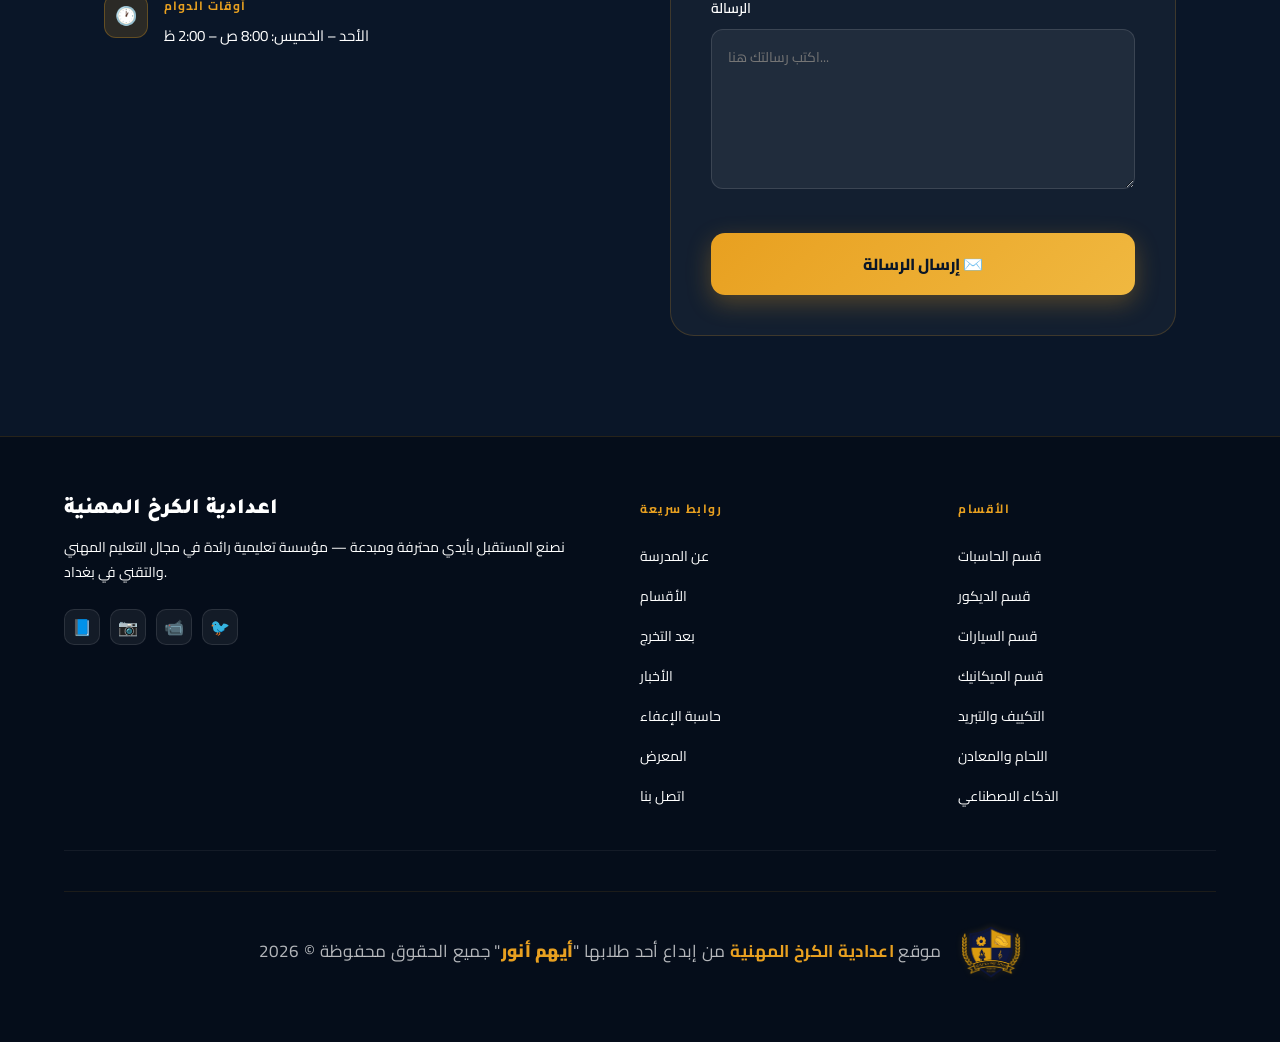
==== commit 1c3ebba3: "Update hero title in index.html" ====
--- a/index.html
+++ b/index.html
@@ -82,8 +82,8 @@
     <div>
       <div class="hero-badge">🏆 مؤسسة تعليمية رائدة منذ تأسيسها</div>
       <h1 class="hero-title">
-        نصنع <span class="accent">المستقبل</span><br>
-        بأيدي محترفة
+        اعدادية <span class="accent">الكرخ</span><br>
+        المهنية الصباحية
       </h1>
       <p class="hero-subtitle">
         اعدادية الكرخ المهنية — تعليم تقني عالي الجودة يجمع بين المعرفة النظرية والمهارات العملية لبناء جيل متميز من الشباب المؤهلين.
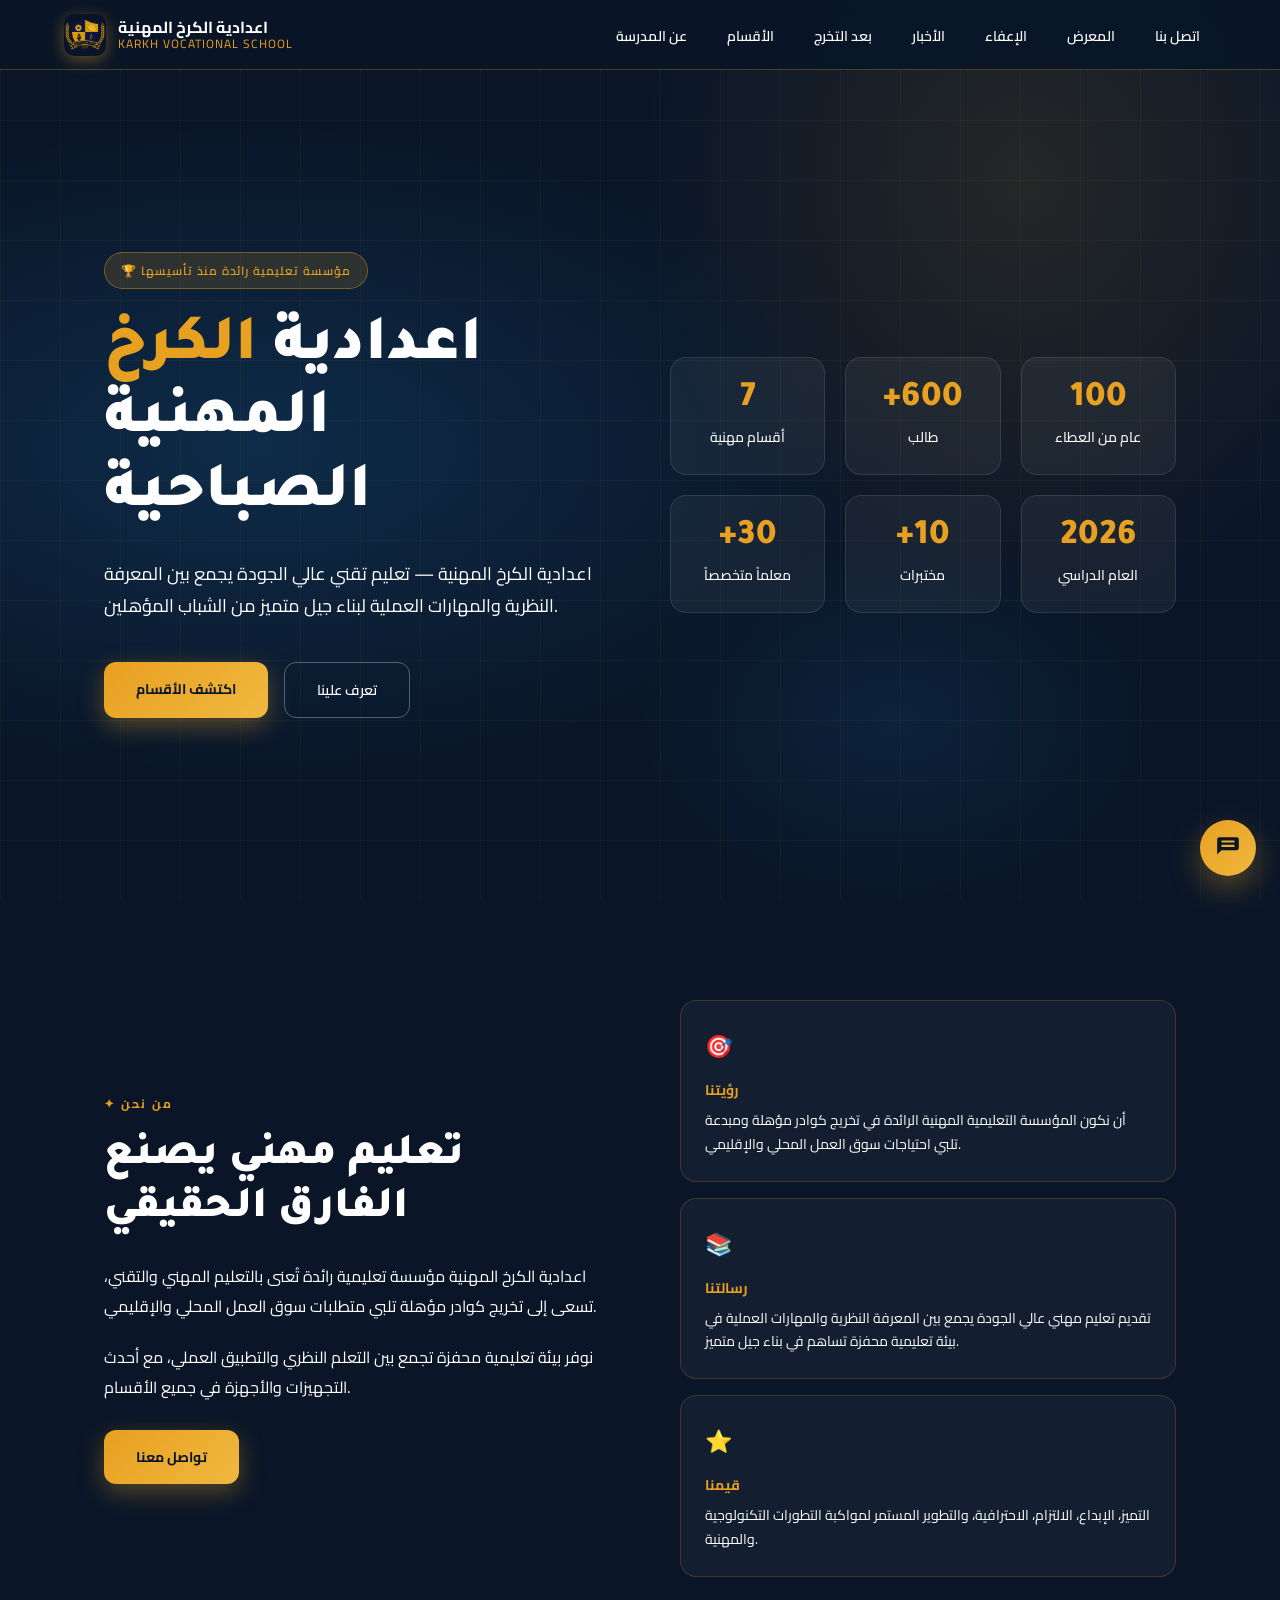
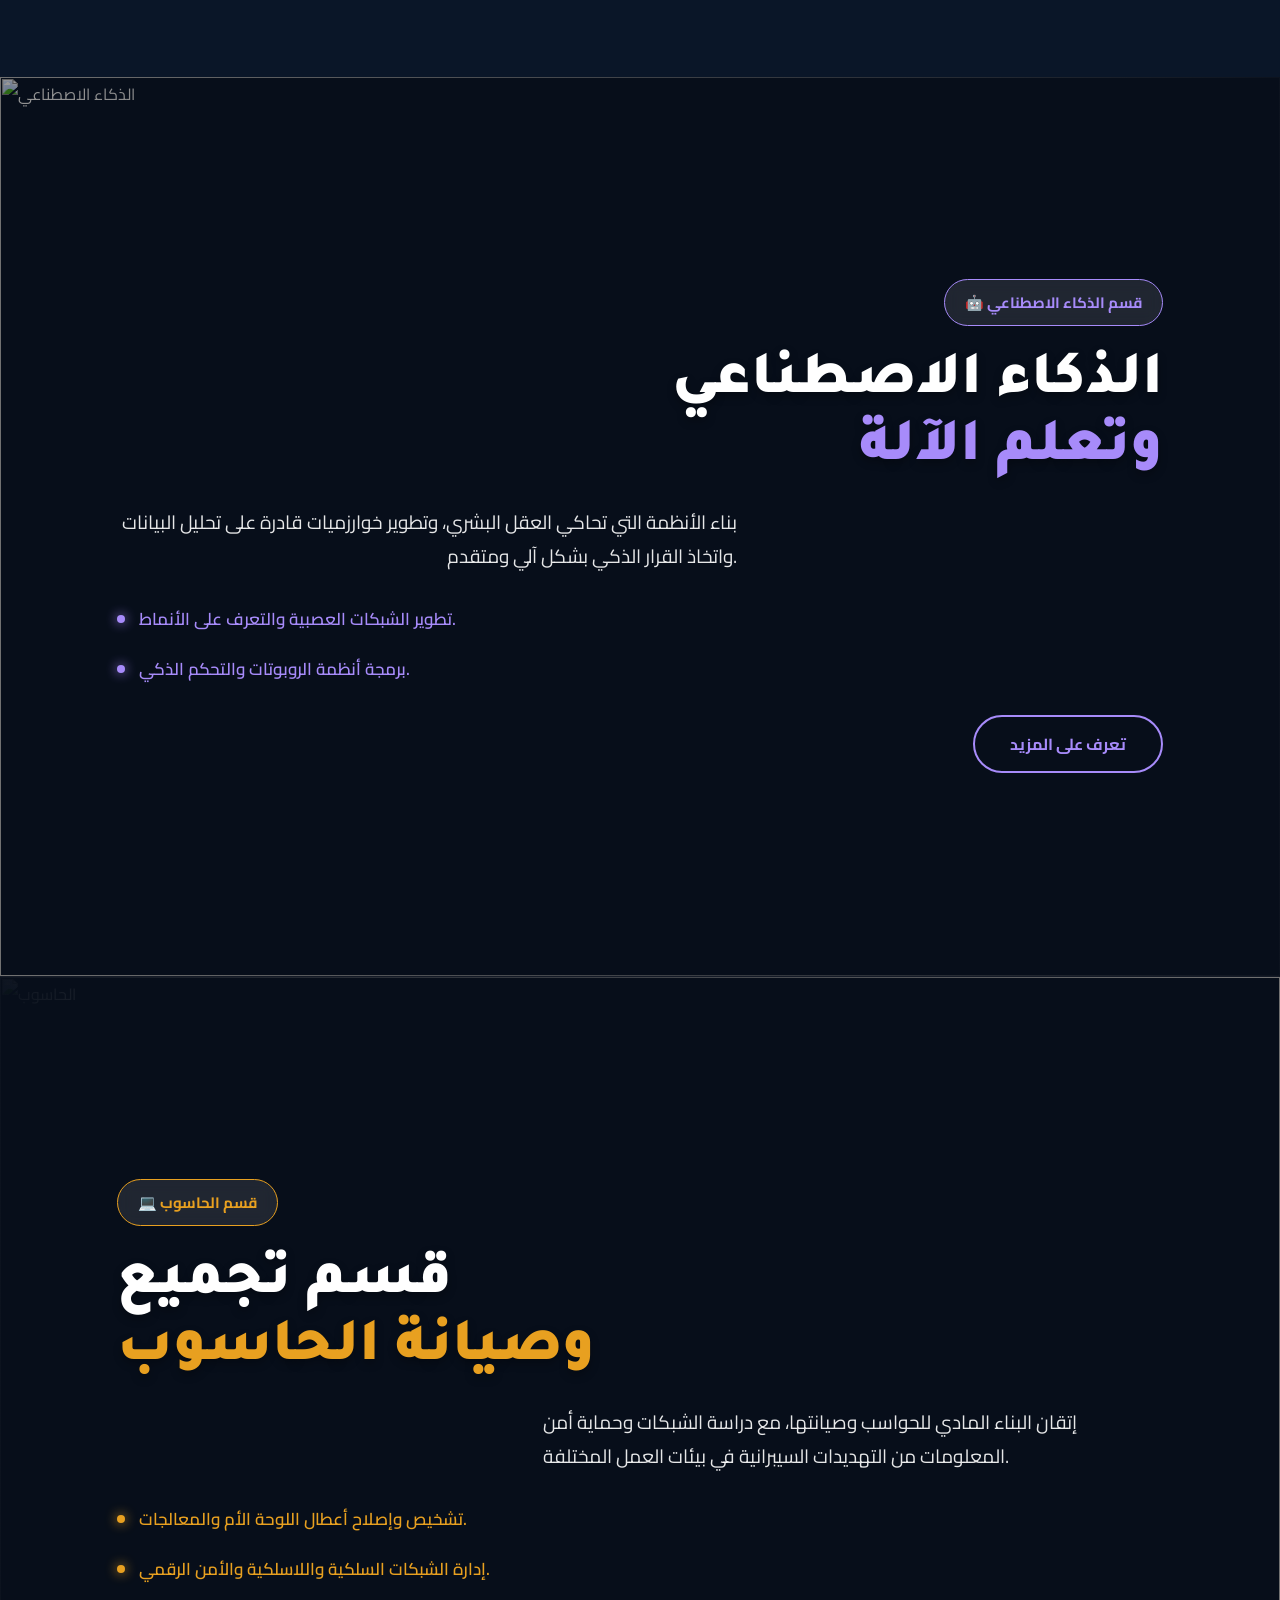
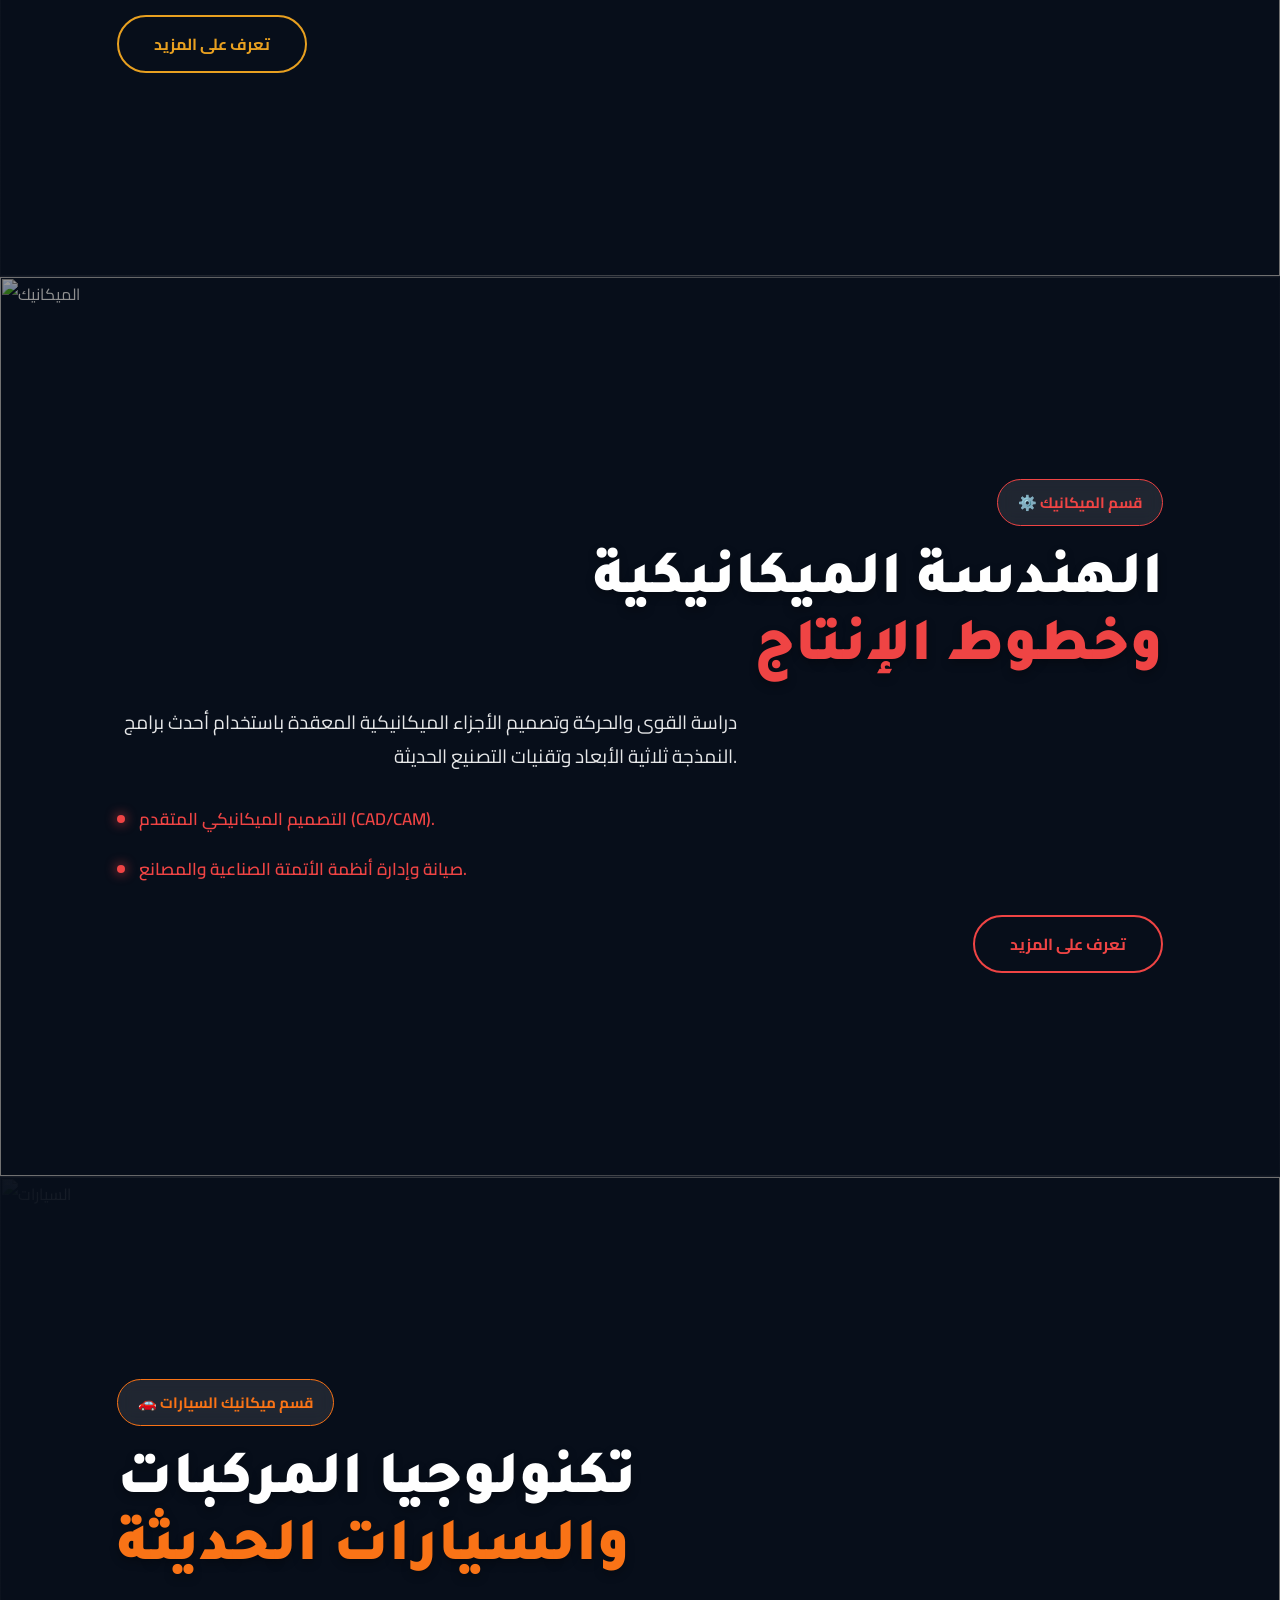
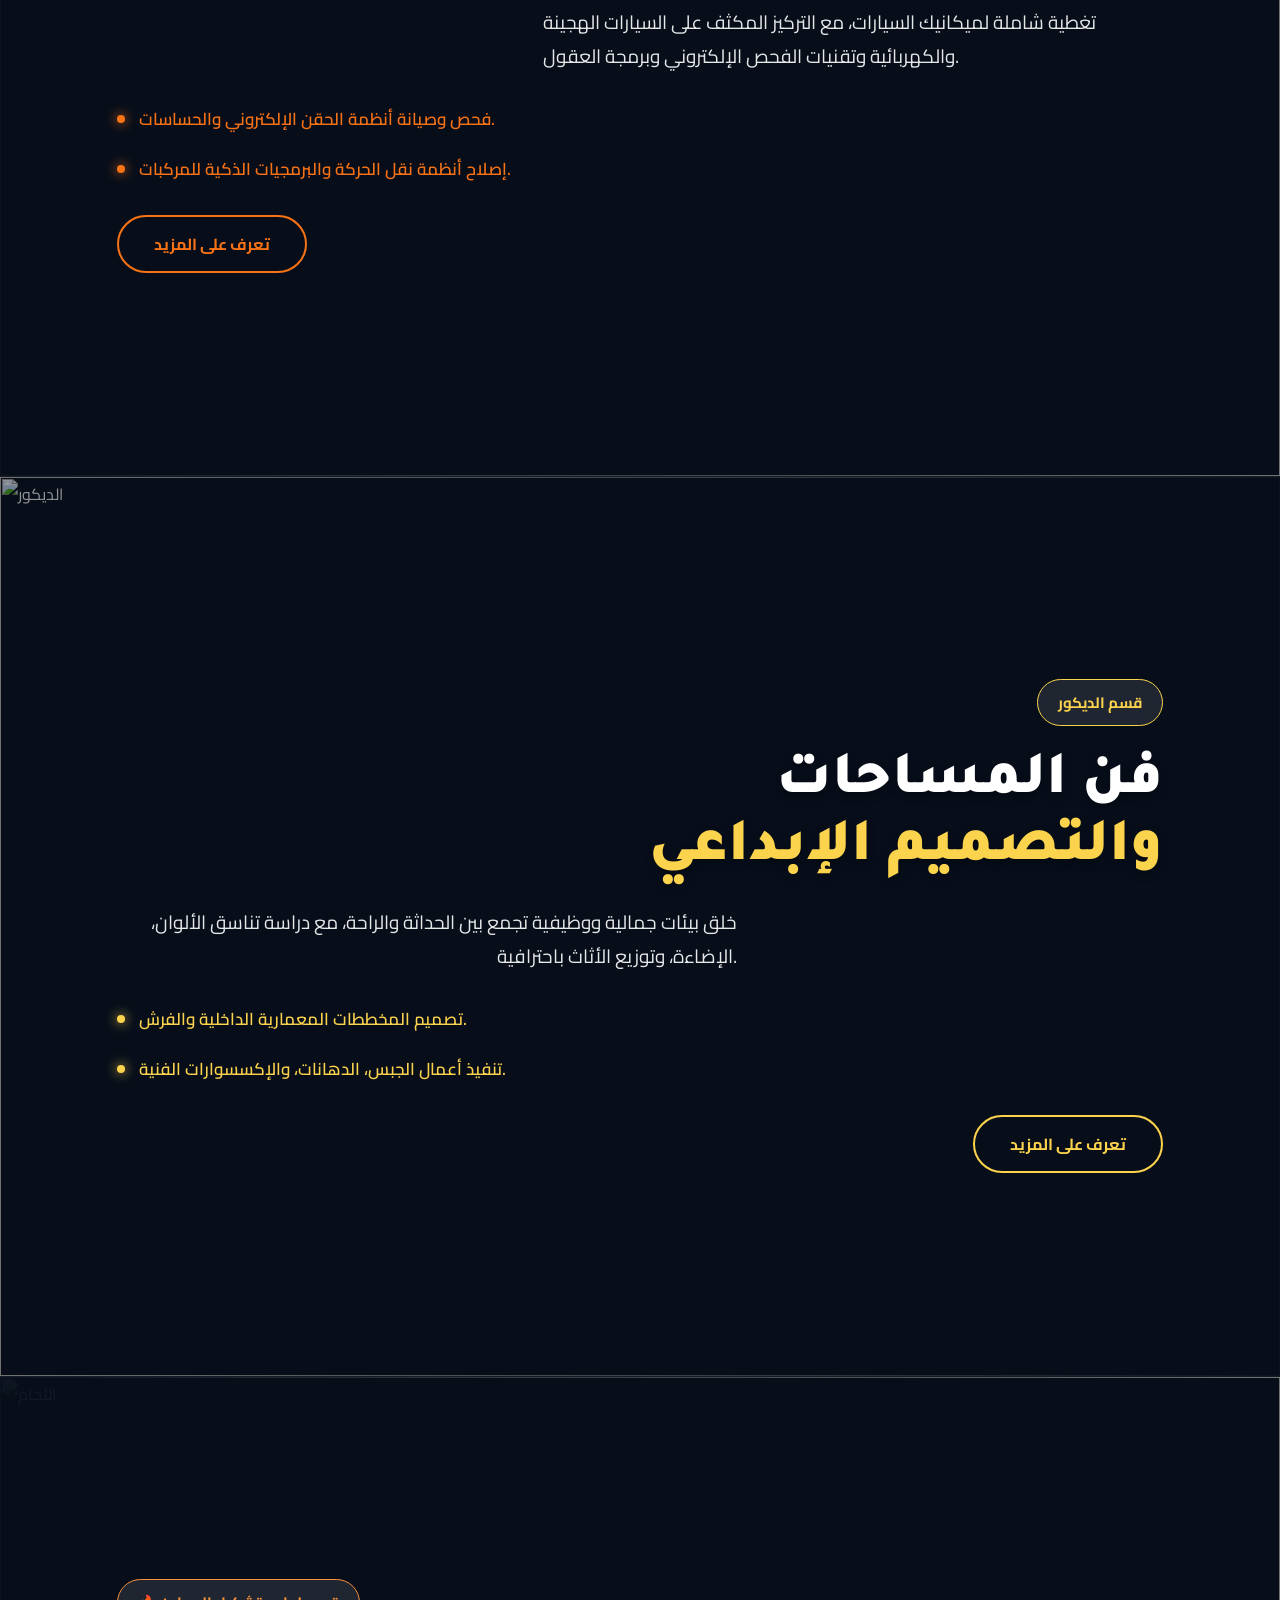
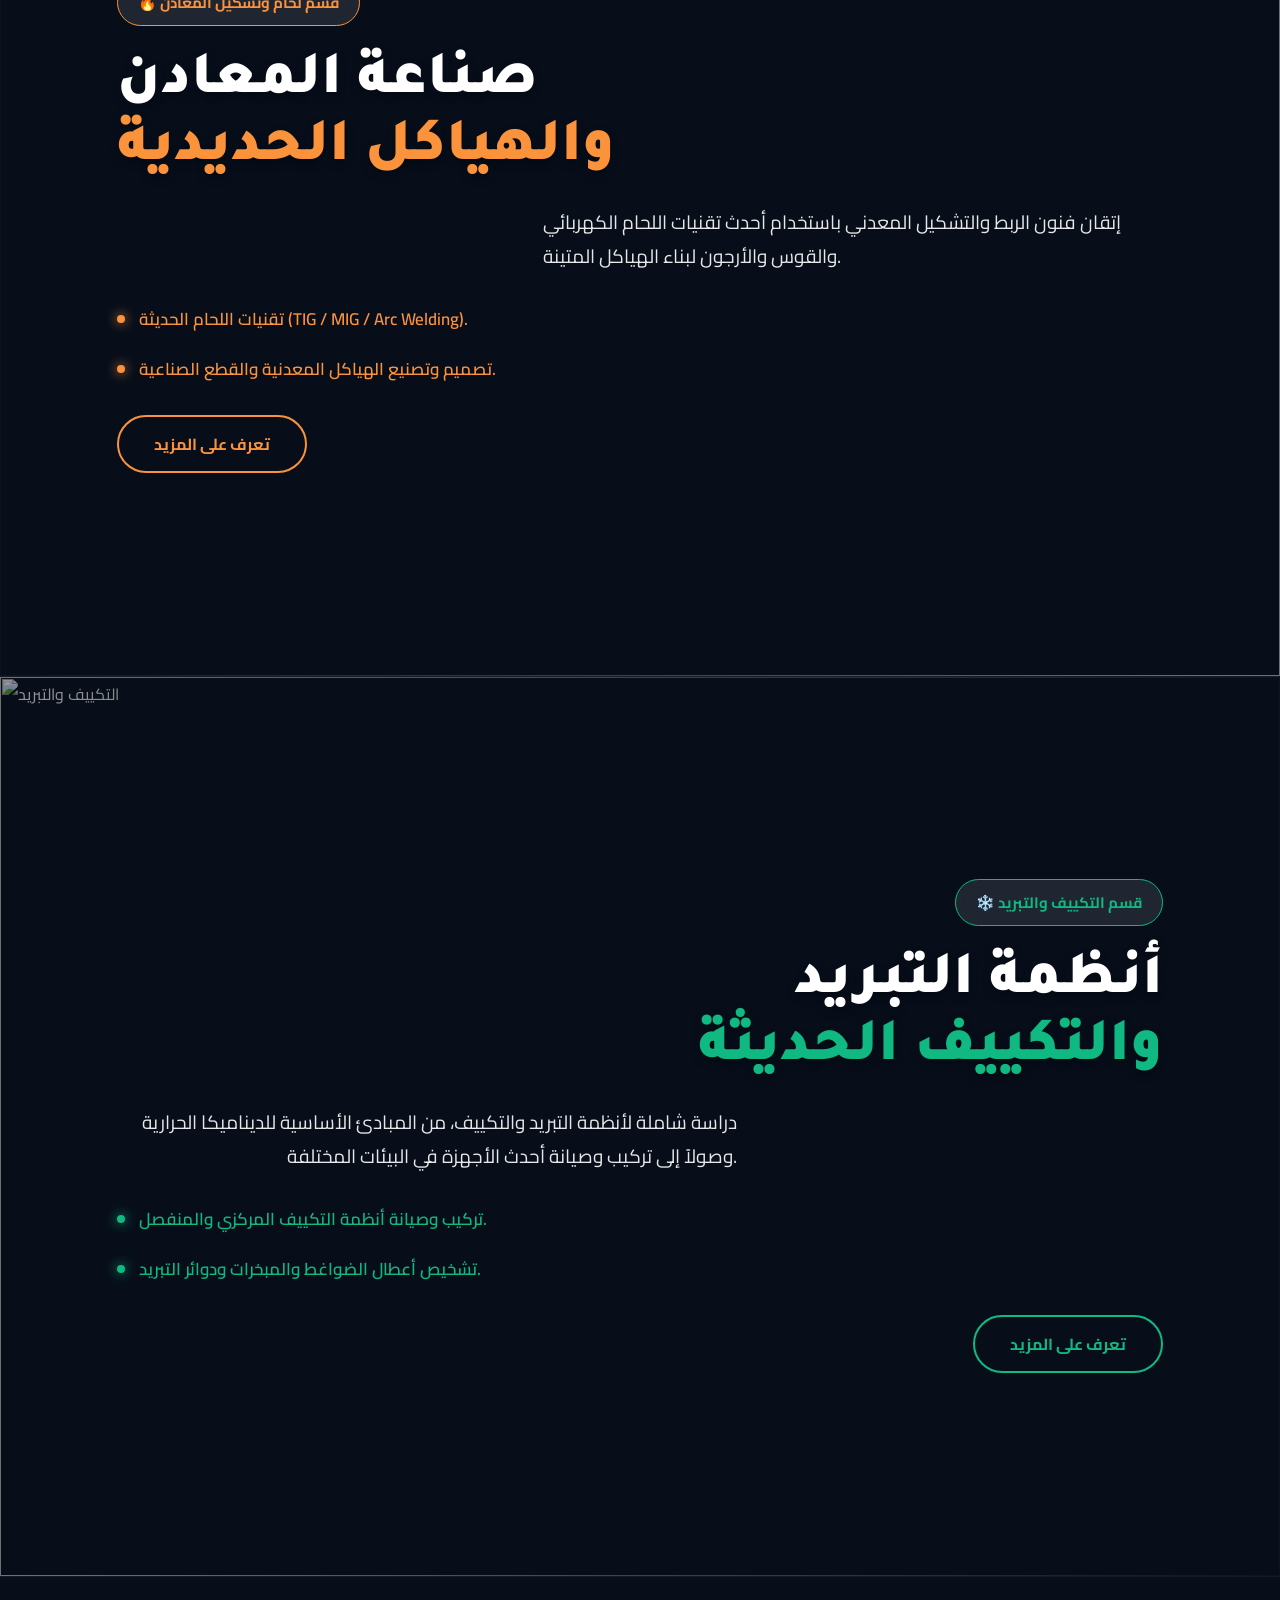
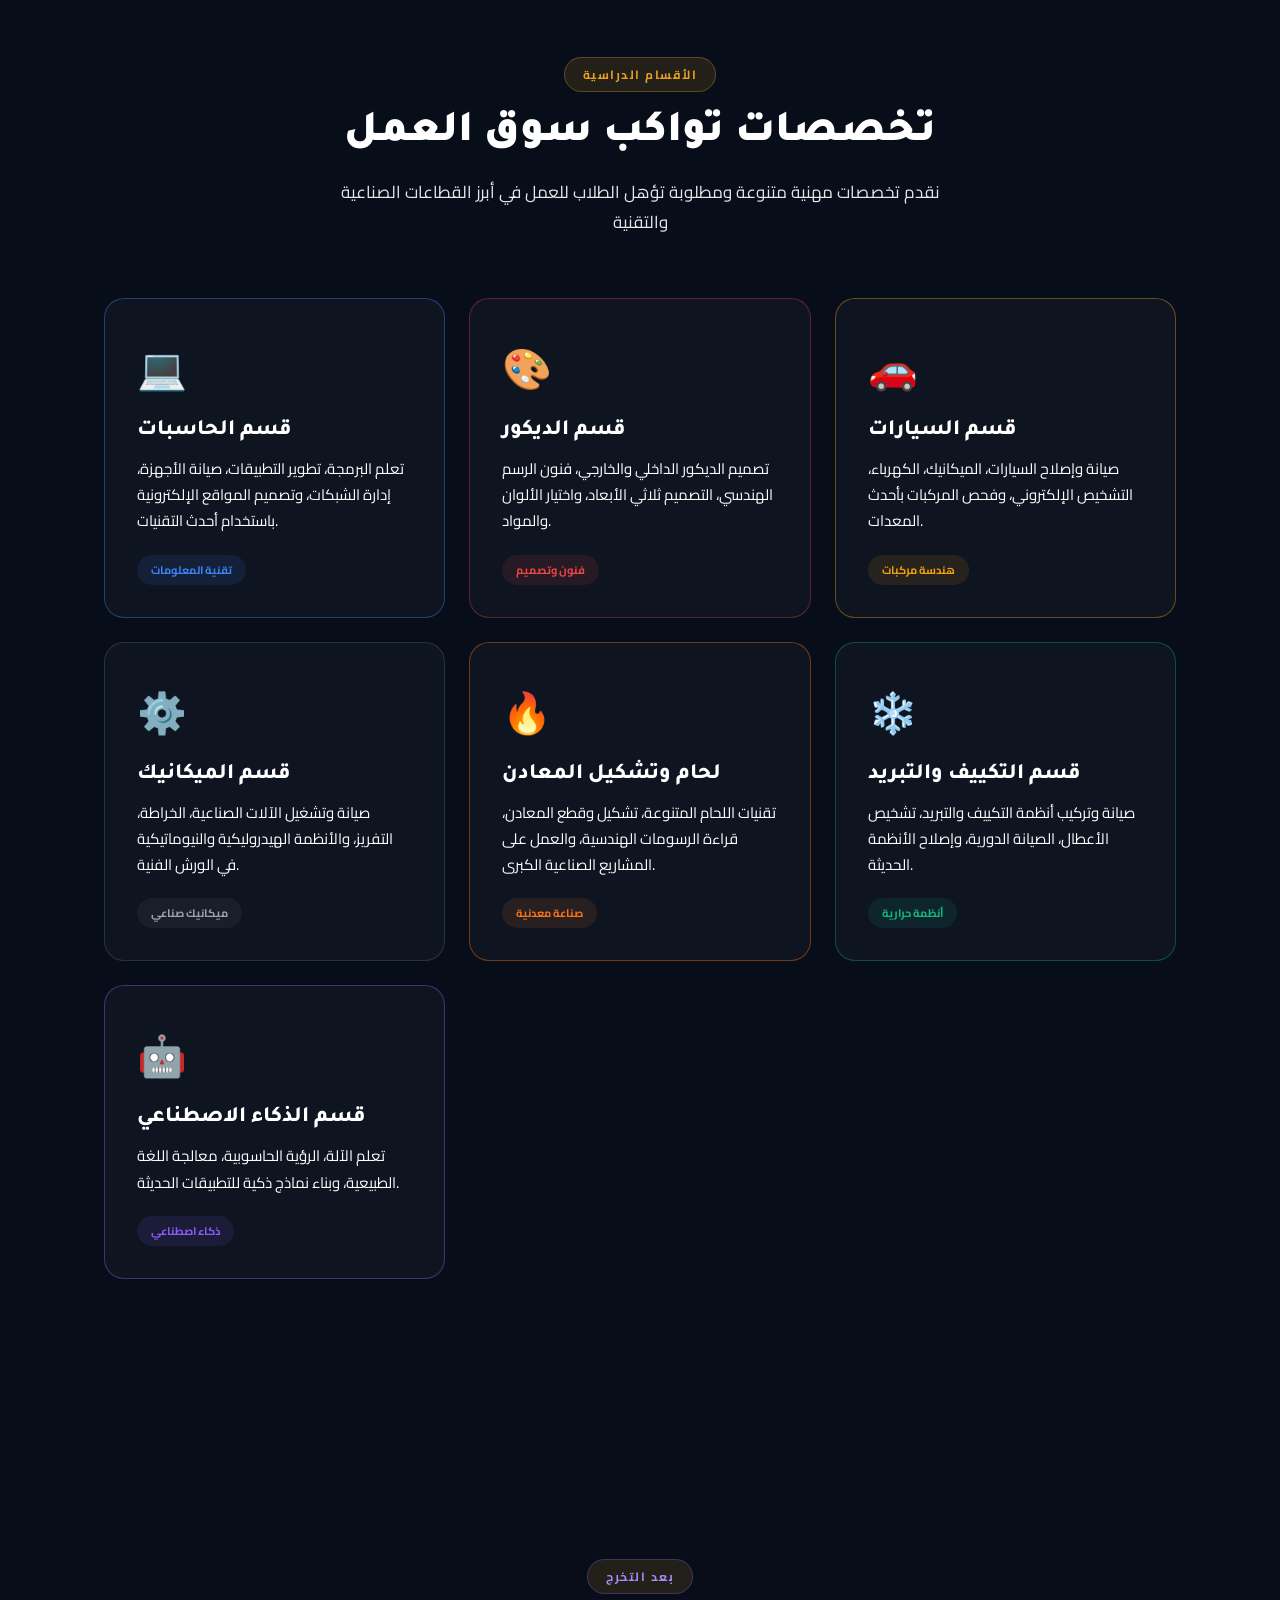
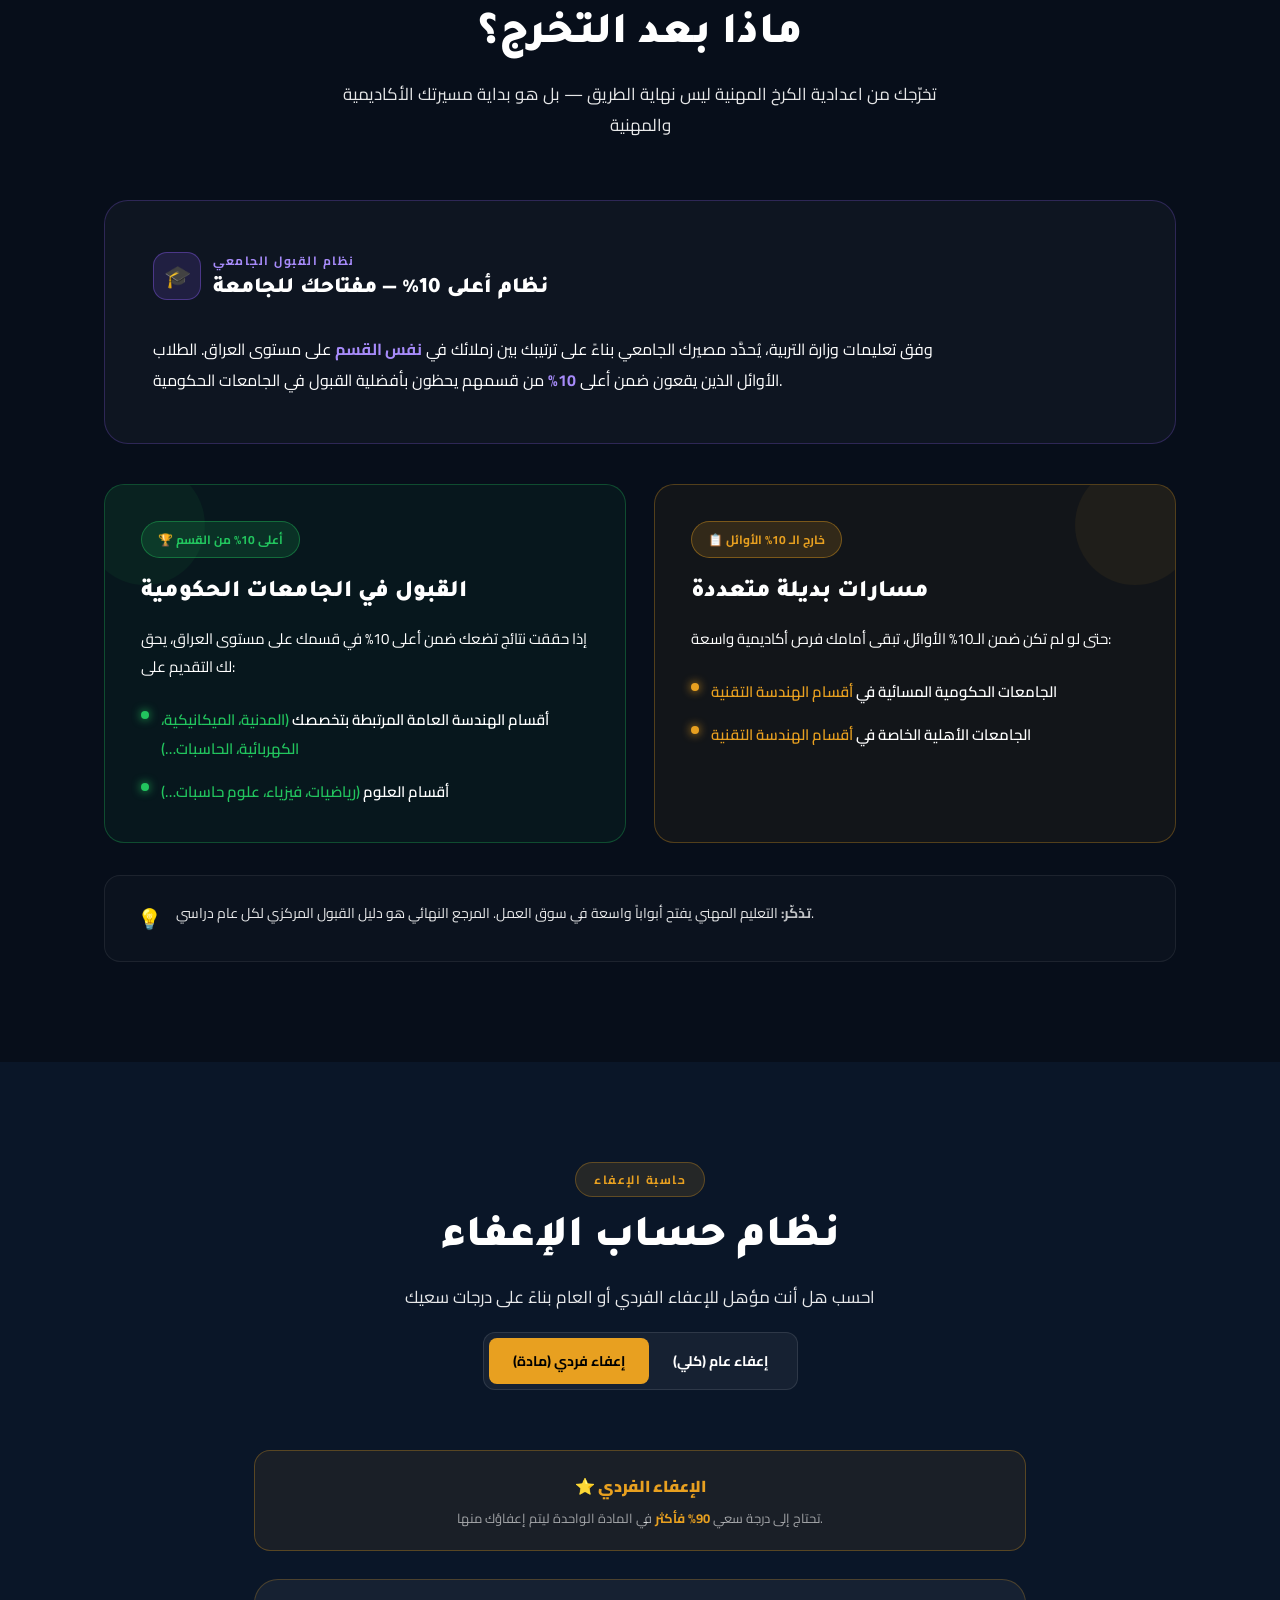
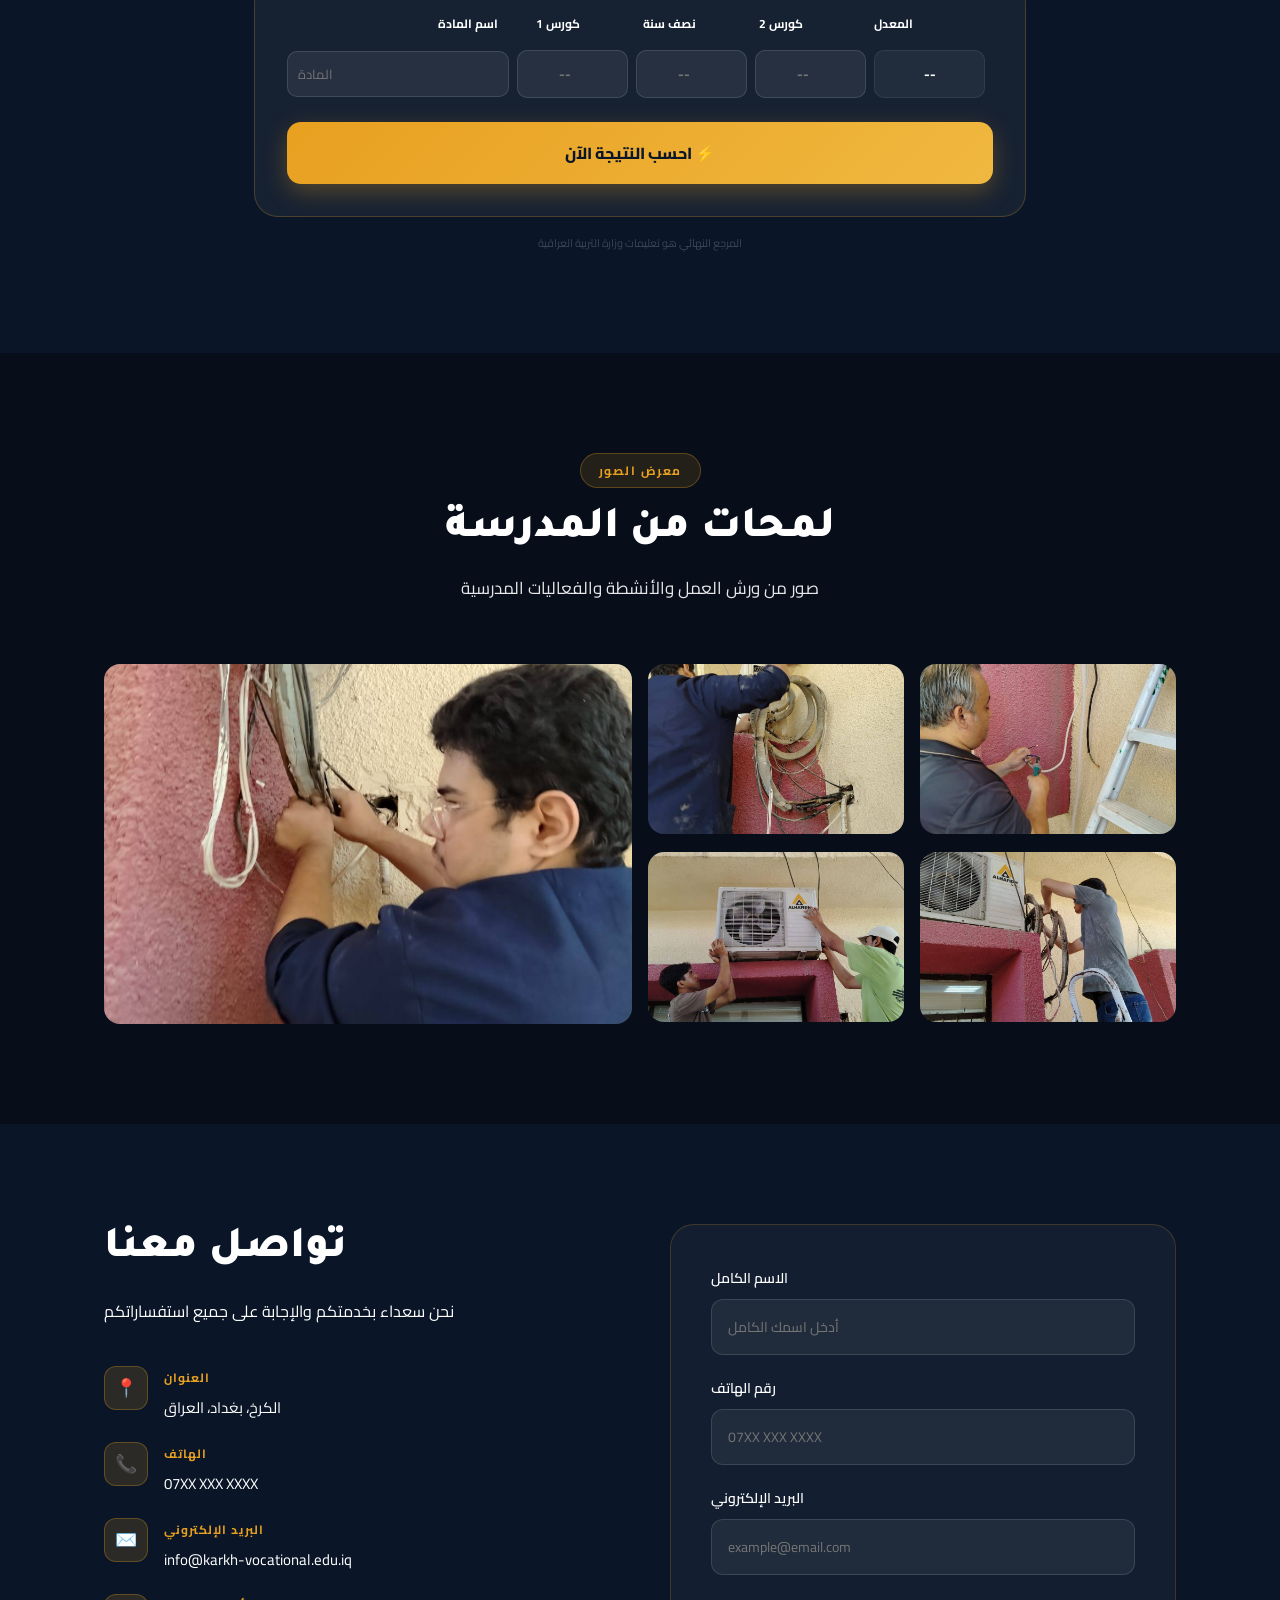
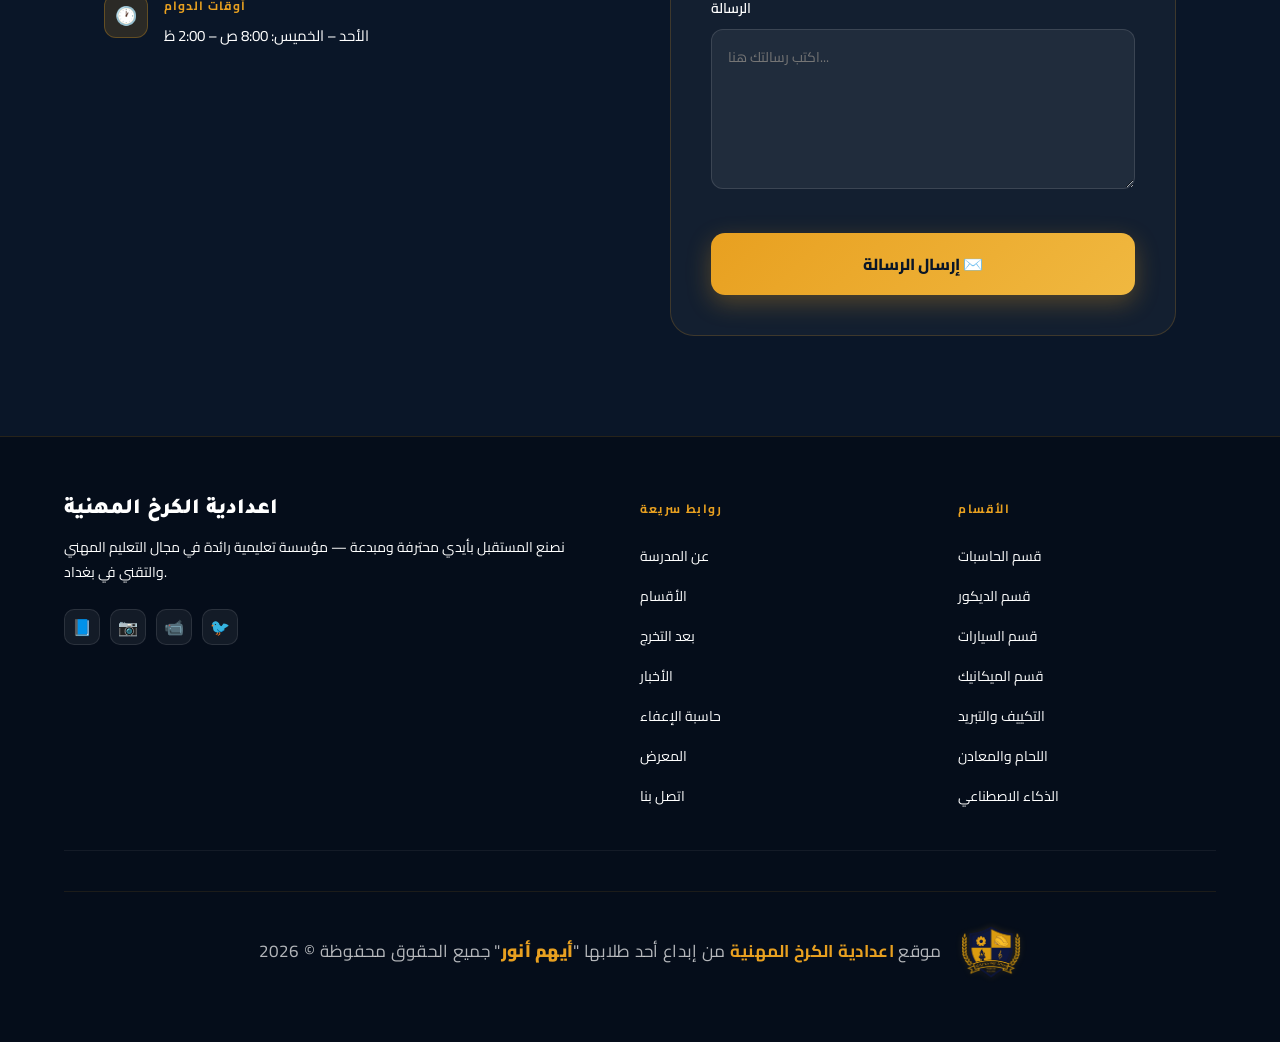
==== commit 8512eb4c: "Update index.html" ====
--- a/index.html
+++ b/index.html
@@ -81,10 +81,11 @@
   <div class="hero-content">
     <div>
       <div class="hero-badge">🏆 مؤسسة تعليمية رائدة منذ تأسيسها</div>
-      <h1 class="hero-title">
-        اعدادية <span class="accent">الكرخ</span><br>
-        المهنية الصباحية
-      </h1>
+<h1 class="hero-title">
+  <span class="main-line">اعدادية <span class="accent">الكرخ</span></span>
+  
+  <span class="sub-line">المهنية الصباحية</span>
+</h1>
       <p class="hero-subtitle">
         اعدادية الكرخ المهنية — تعليم تقني عالي الجودة يجمع بين المعرفة النظرية والمهارات العملية لبناء جيل متميز من الشباب المؤهلين.
       </p>
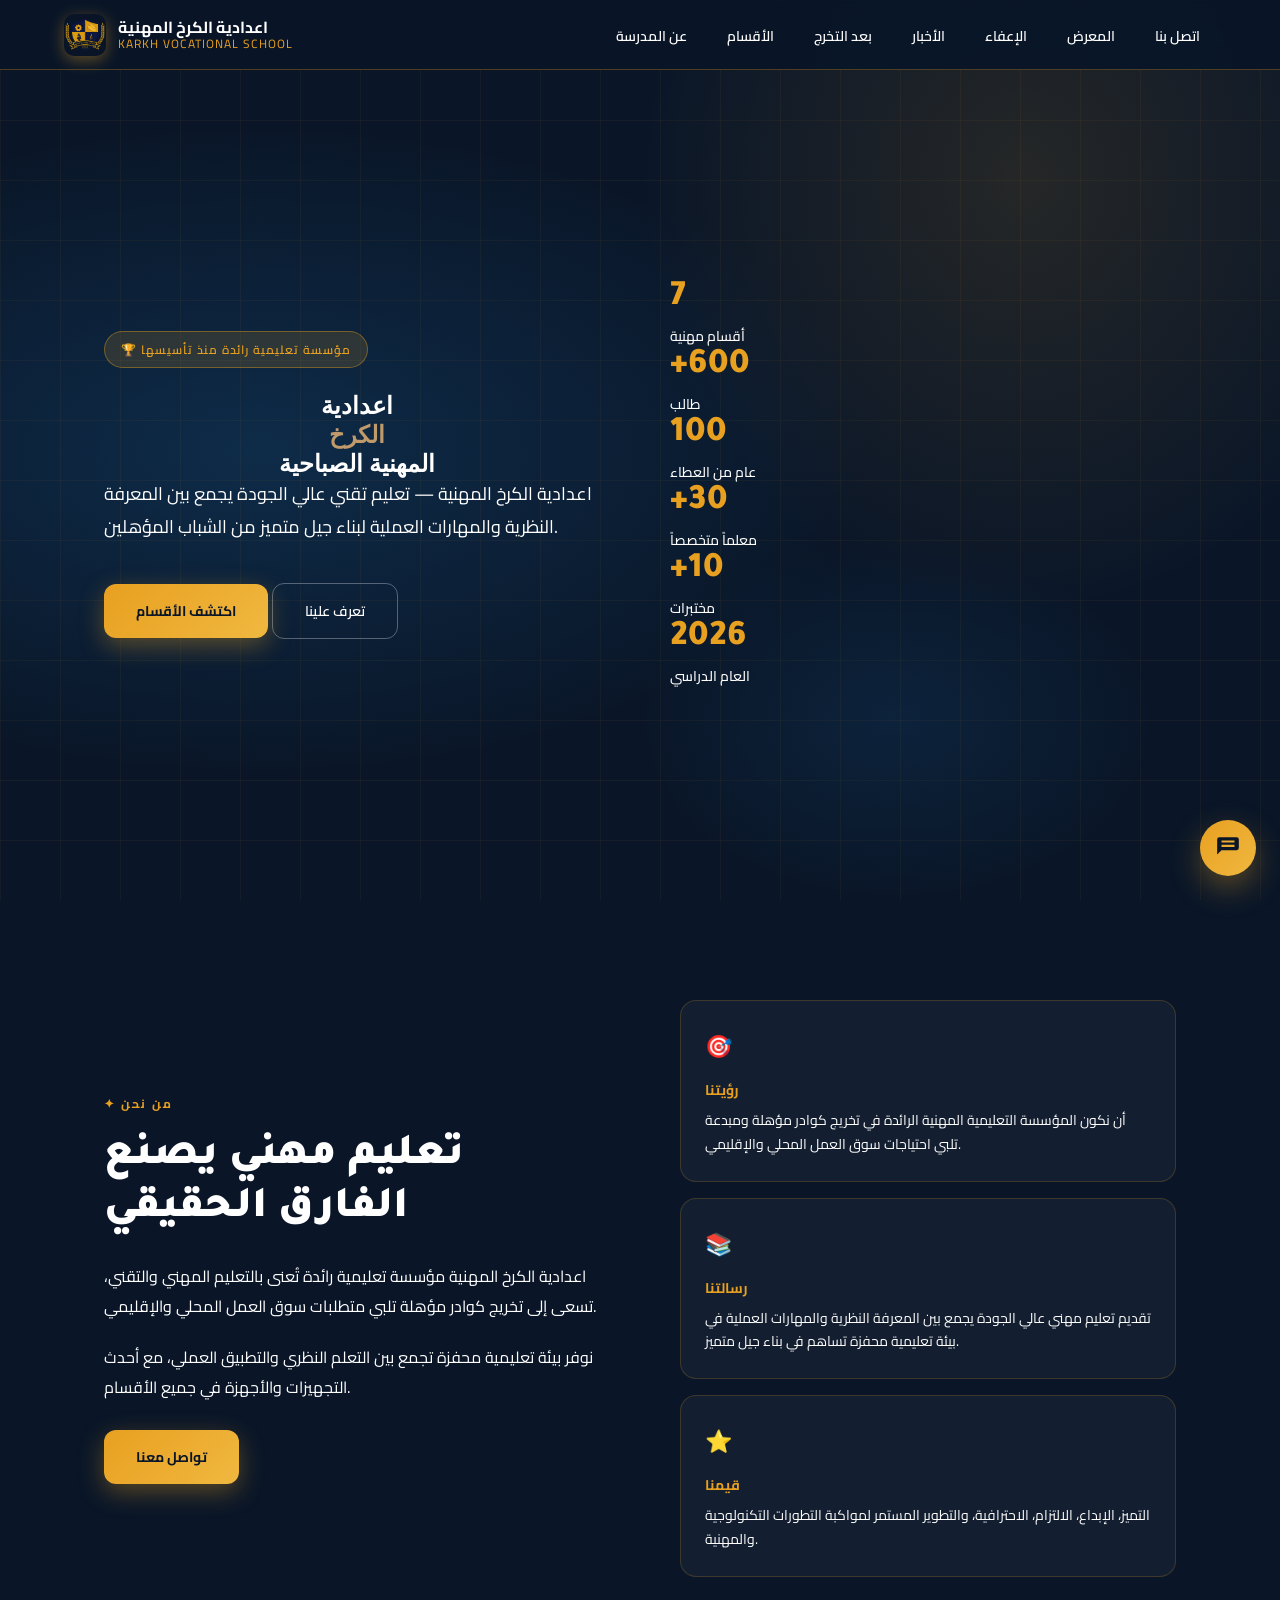
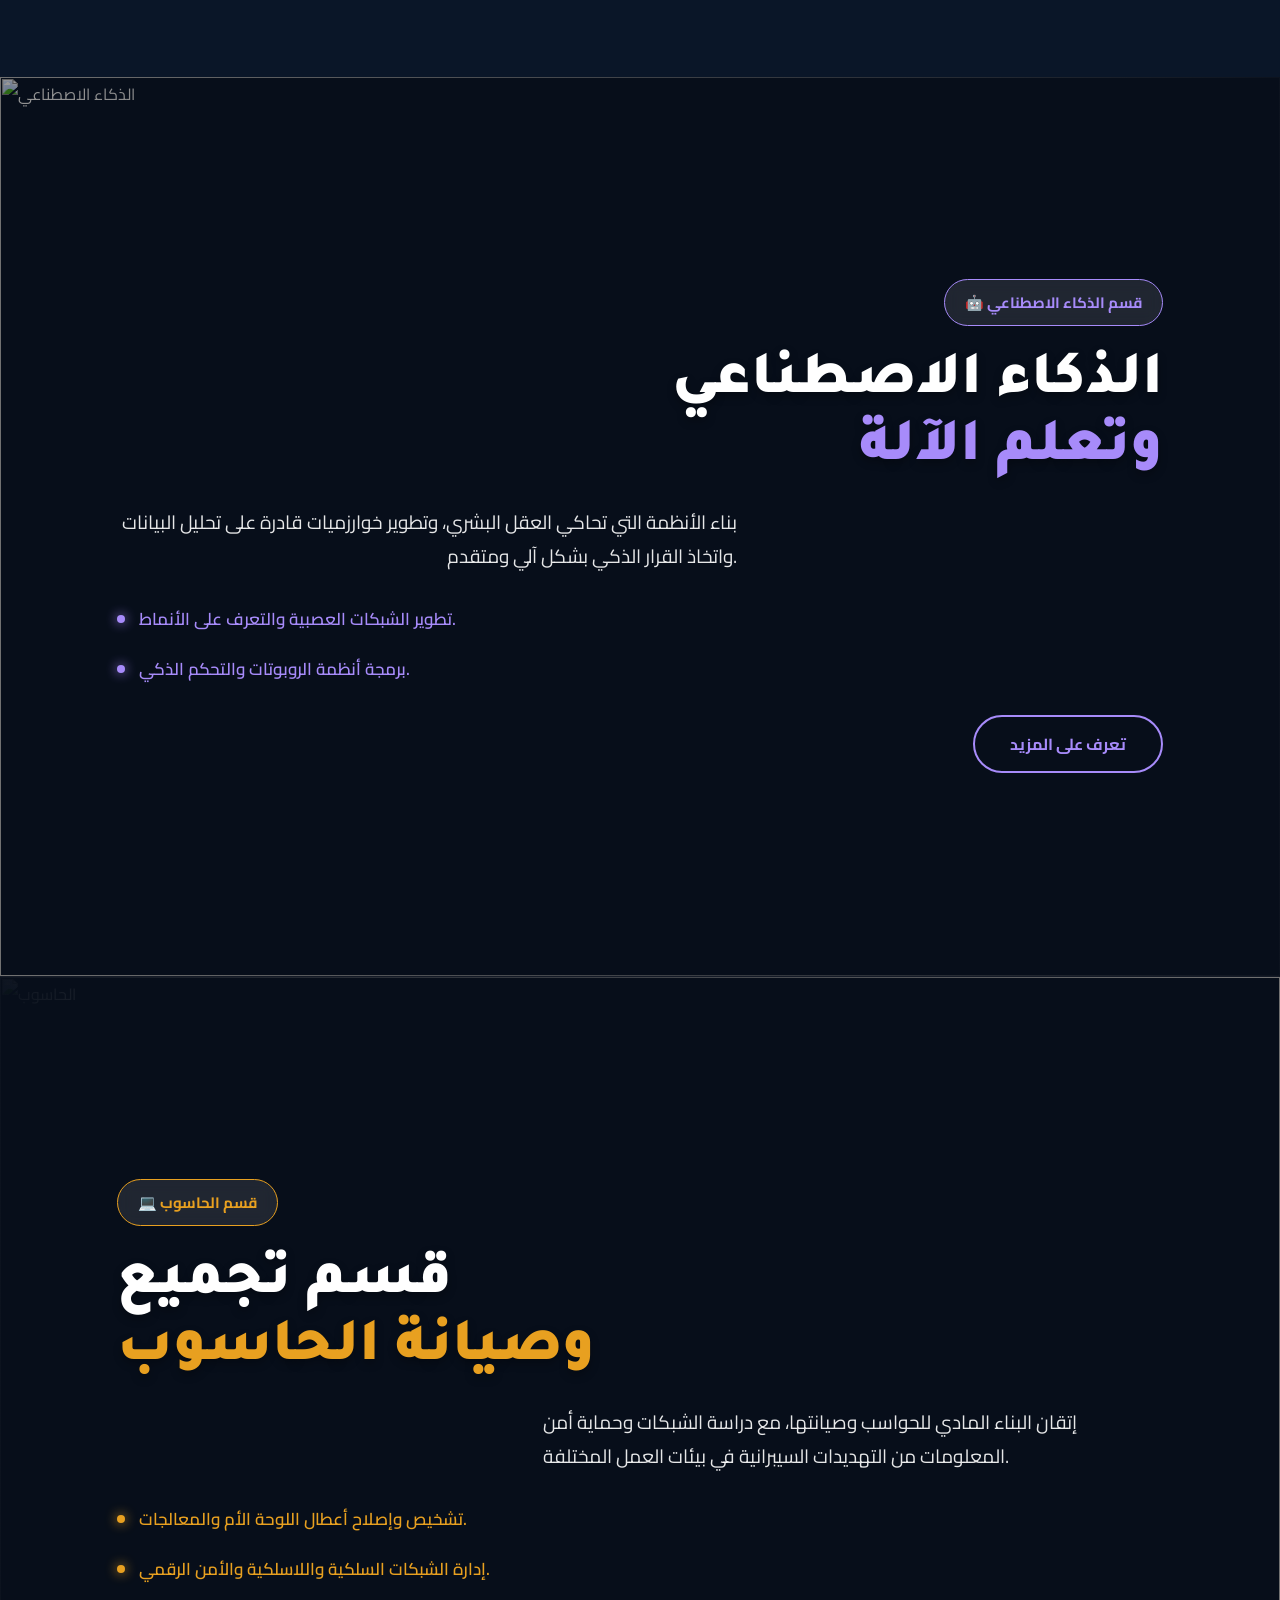
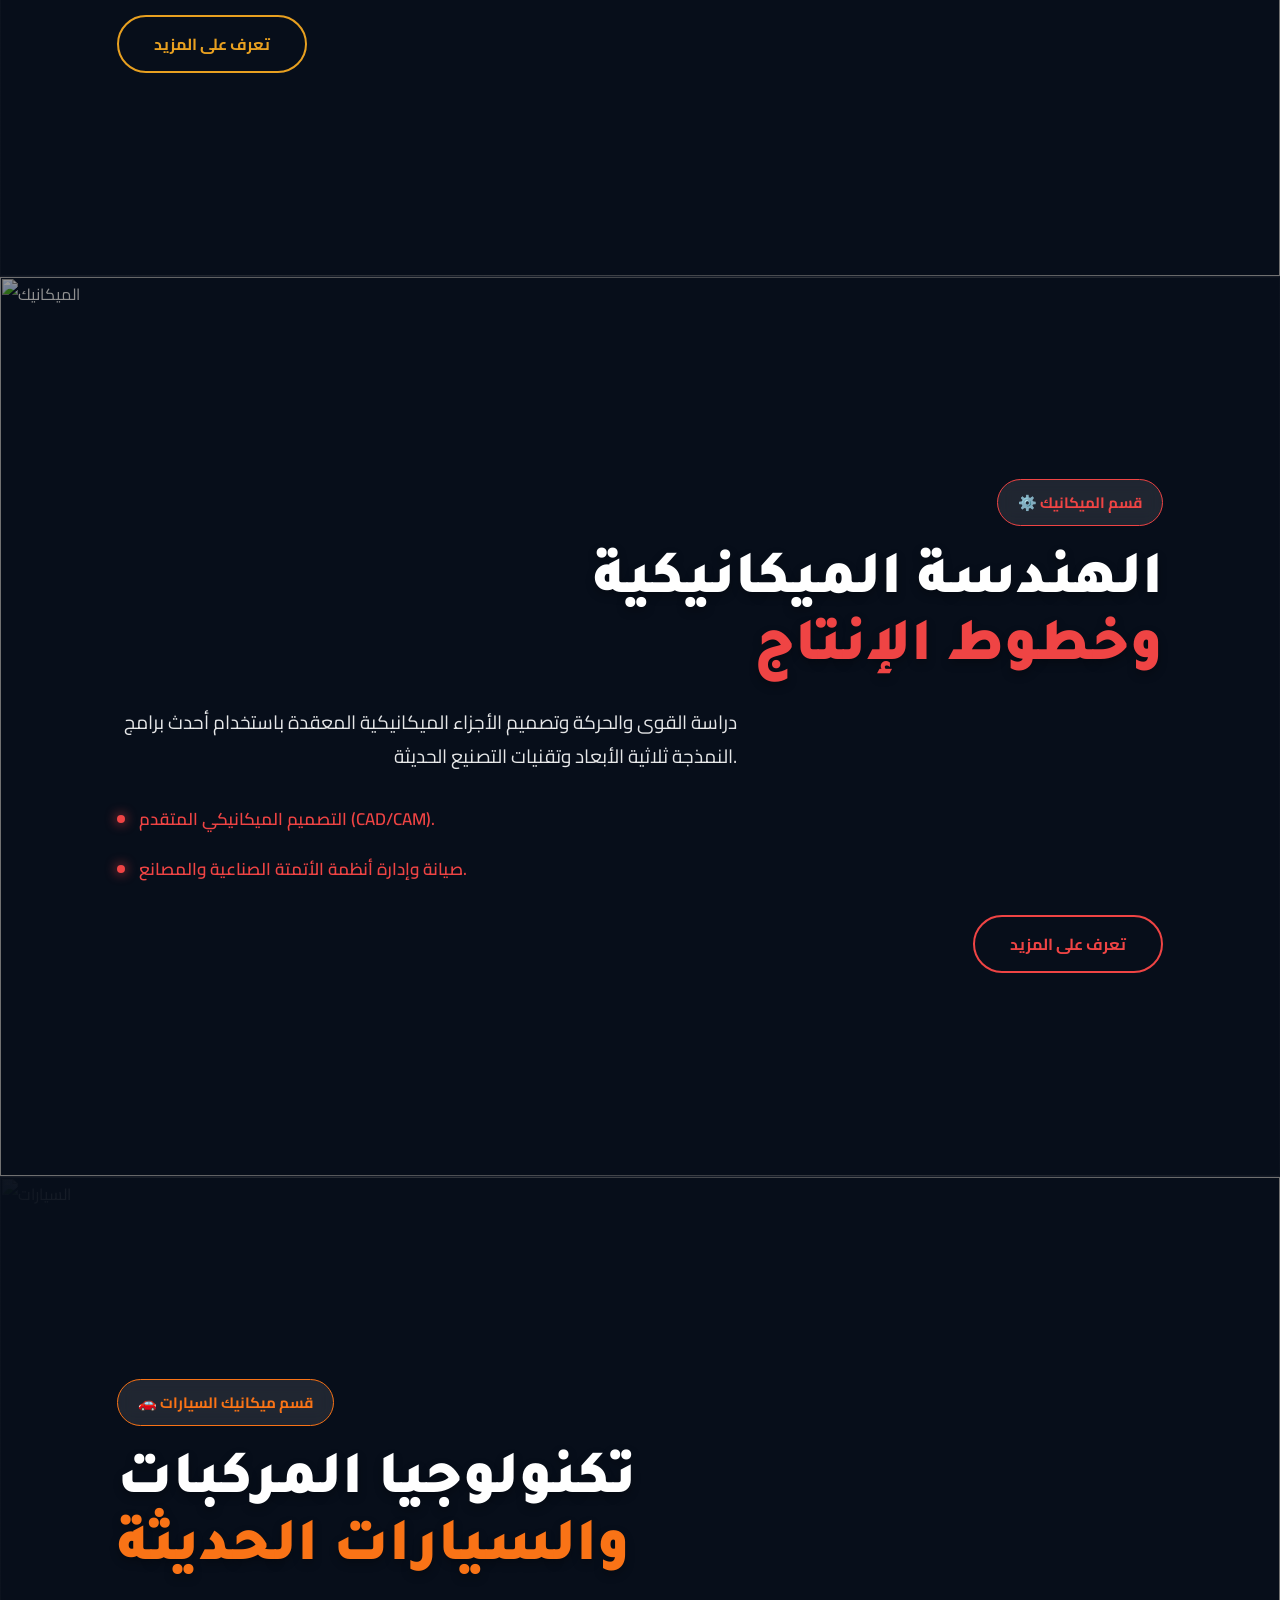
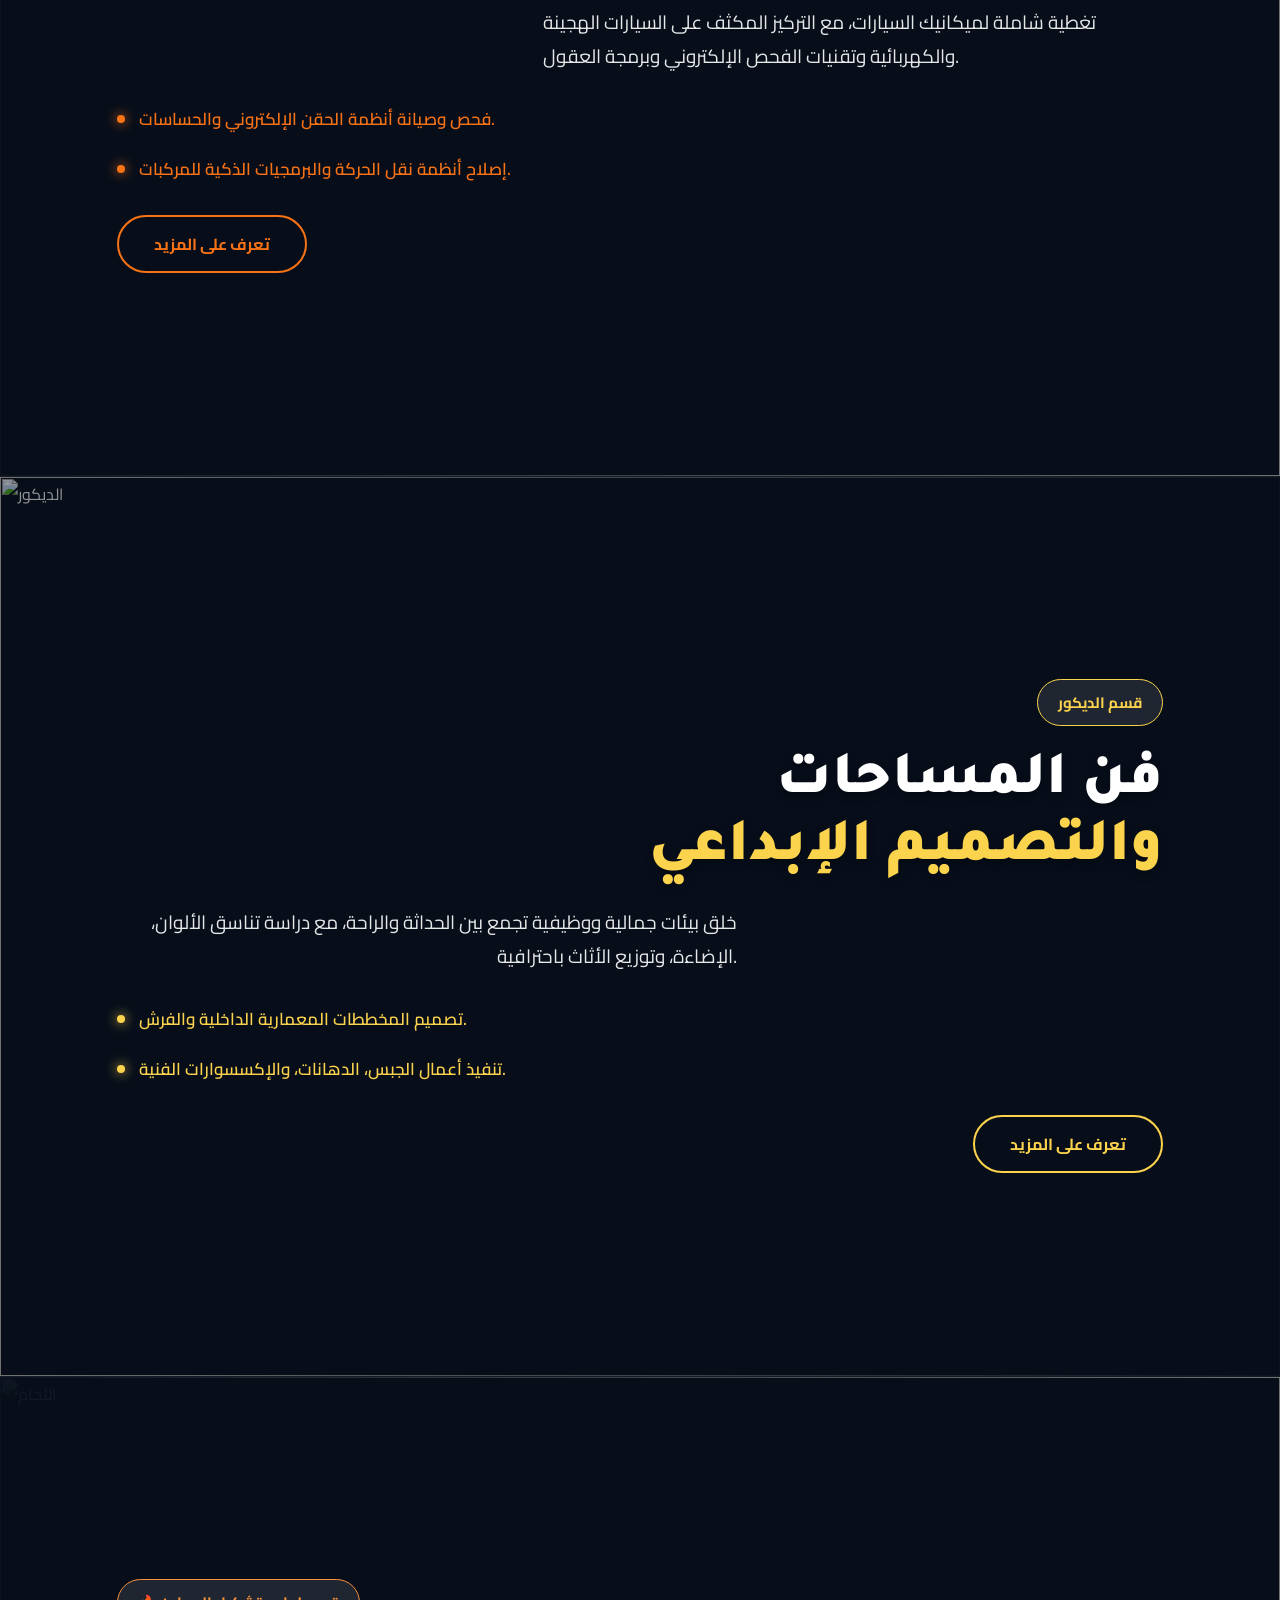
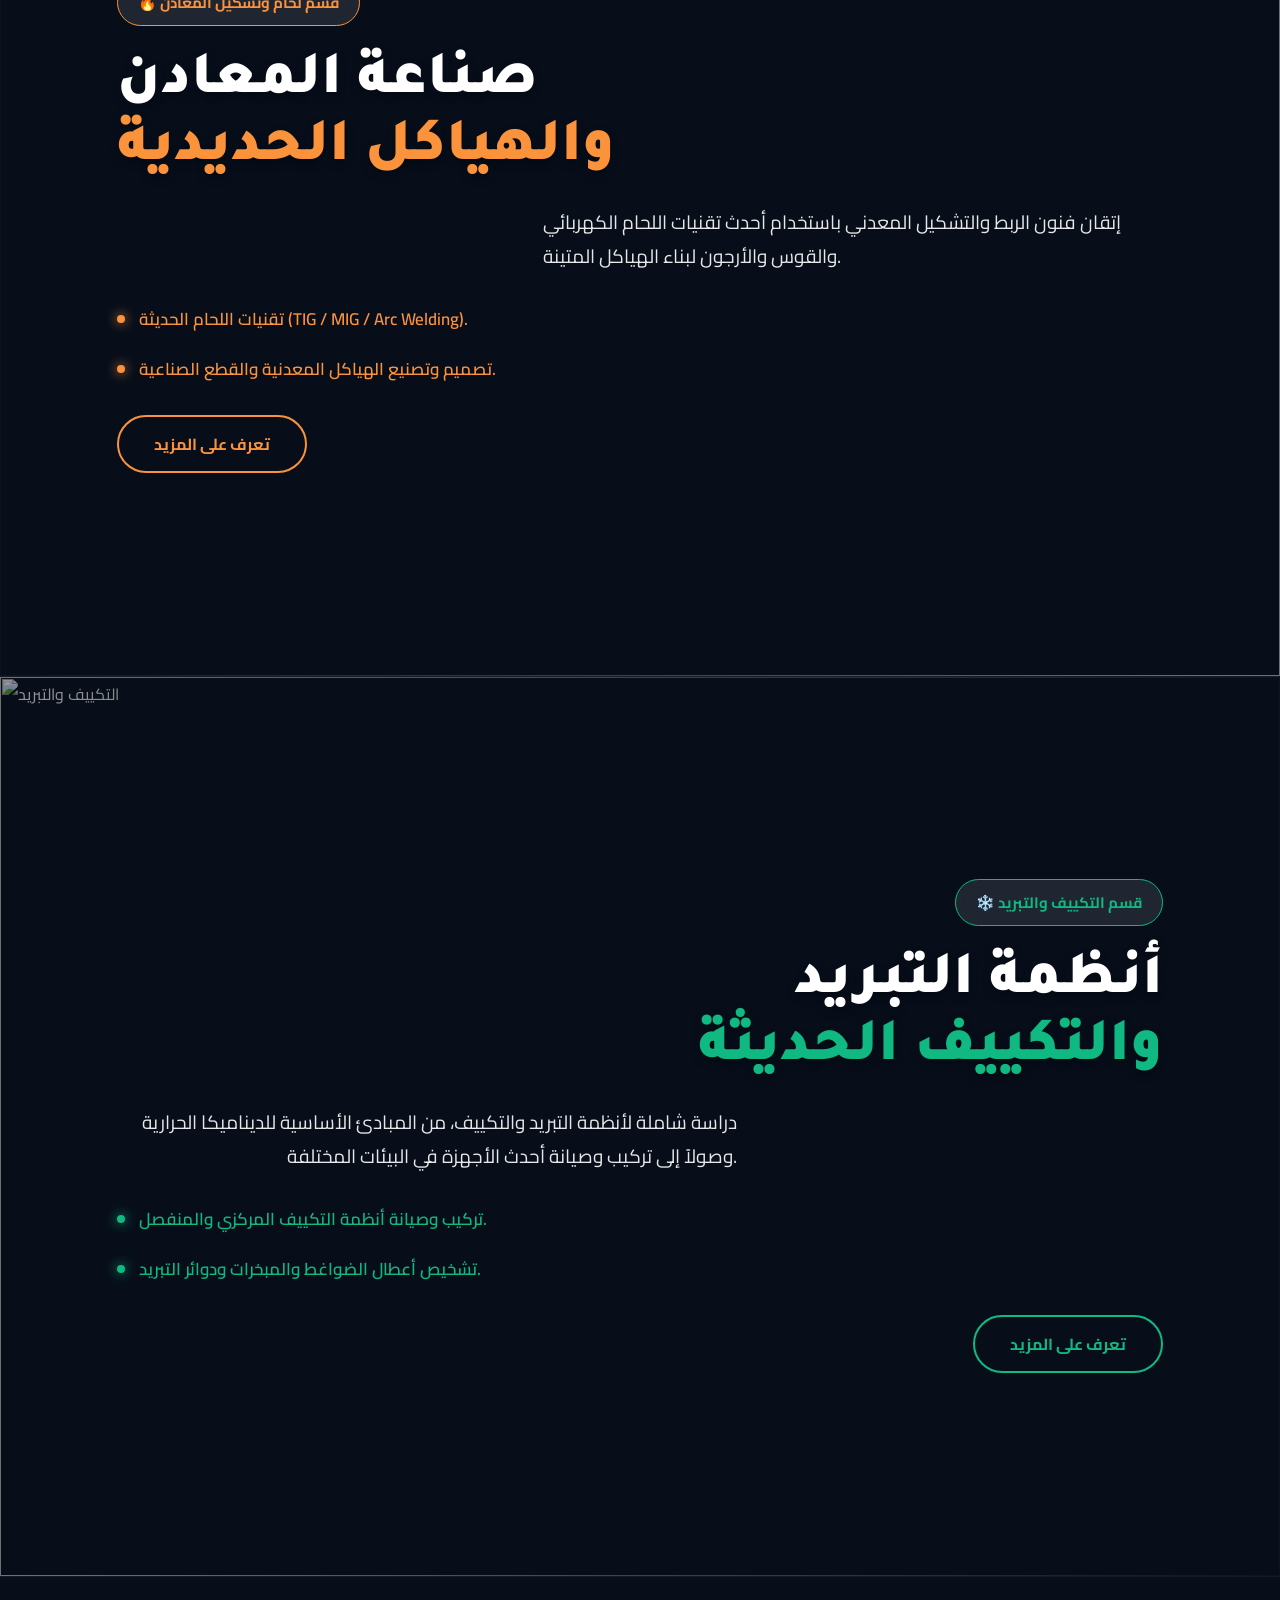
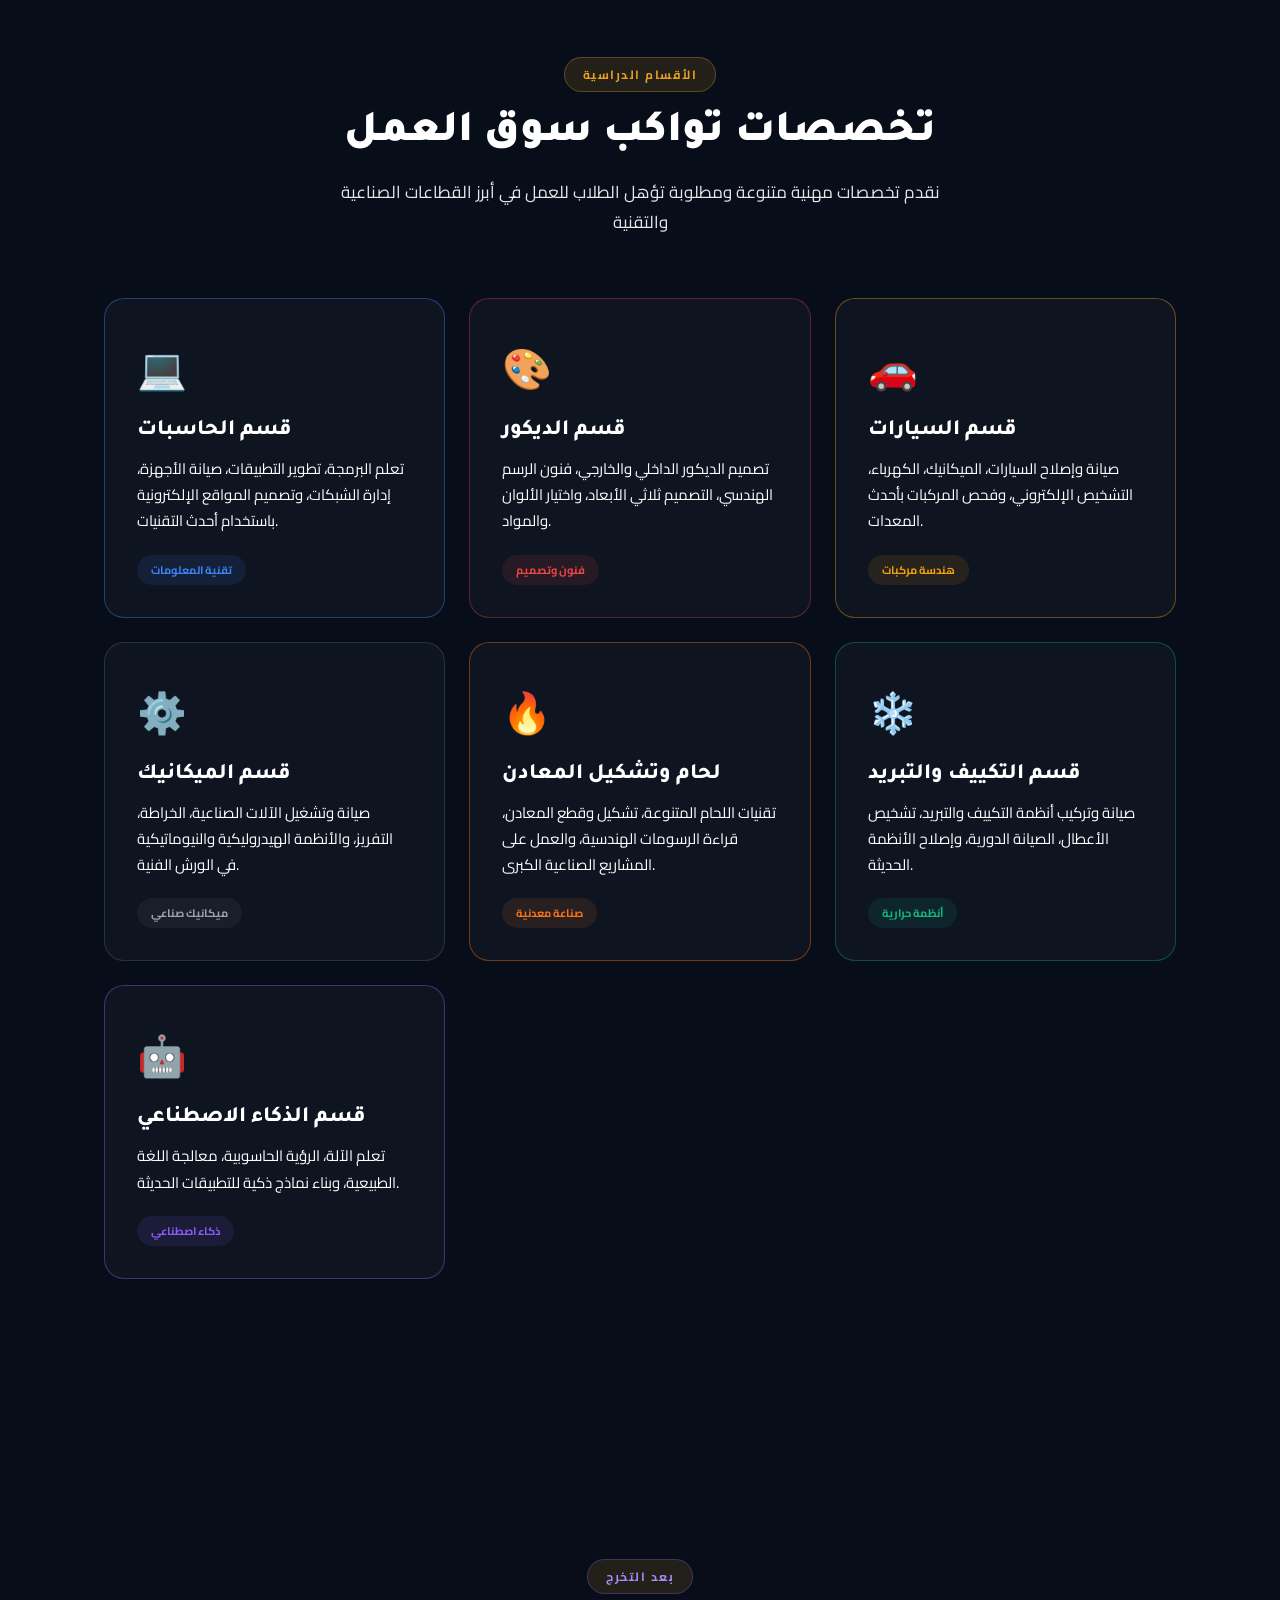
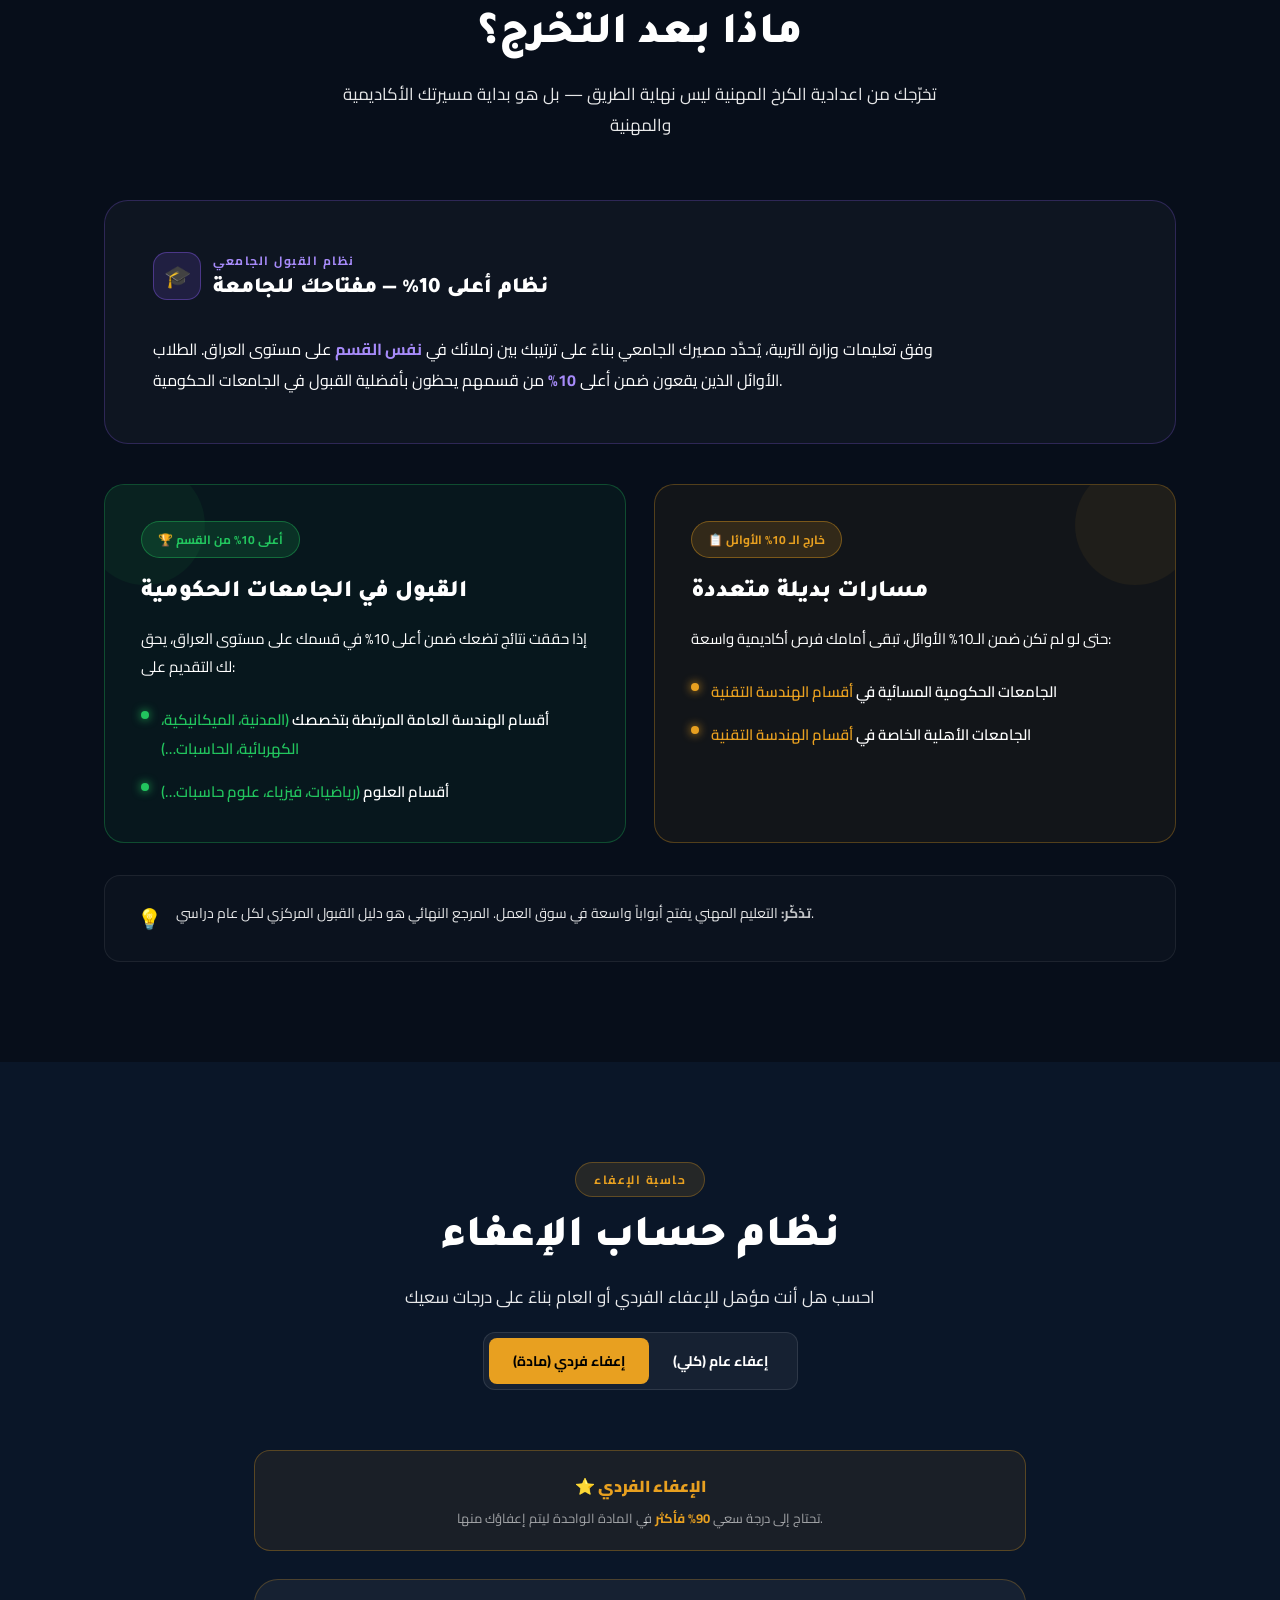
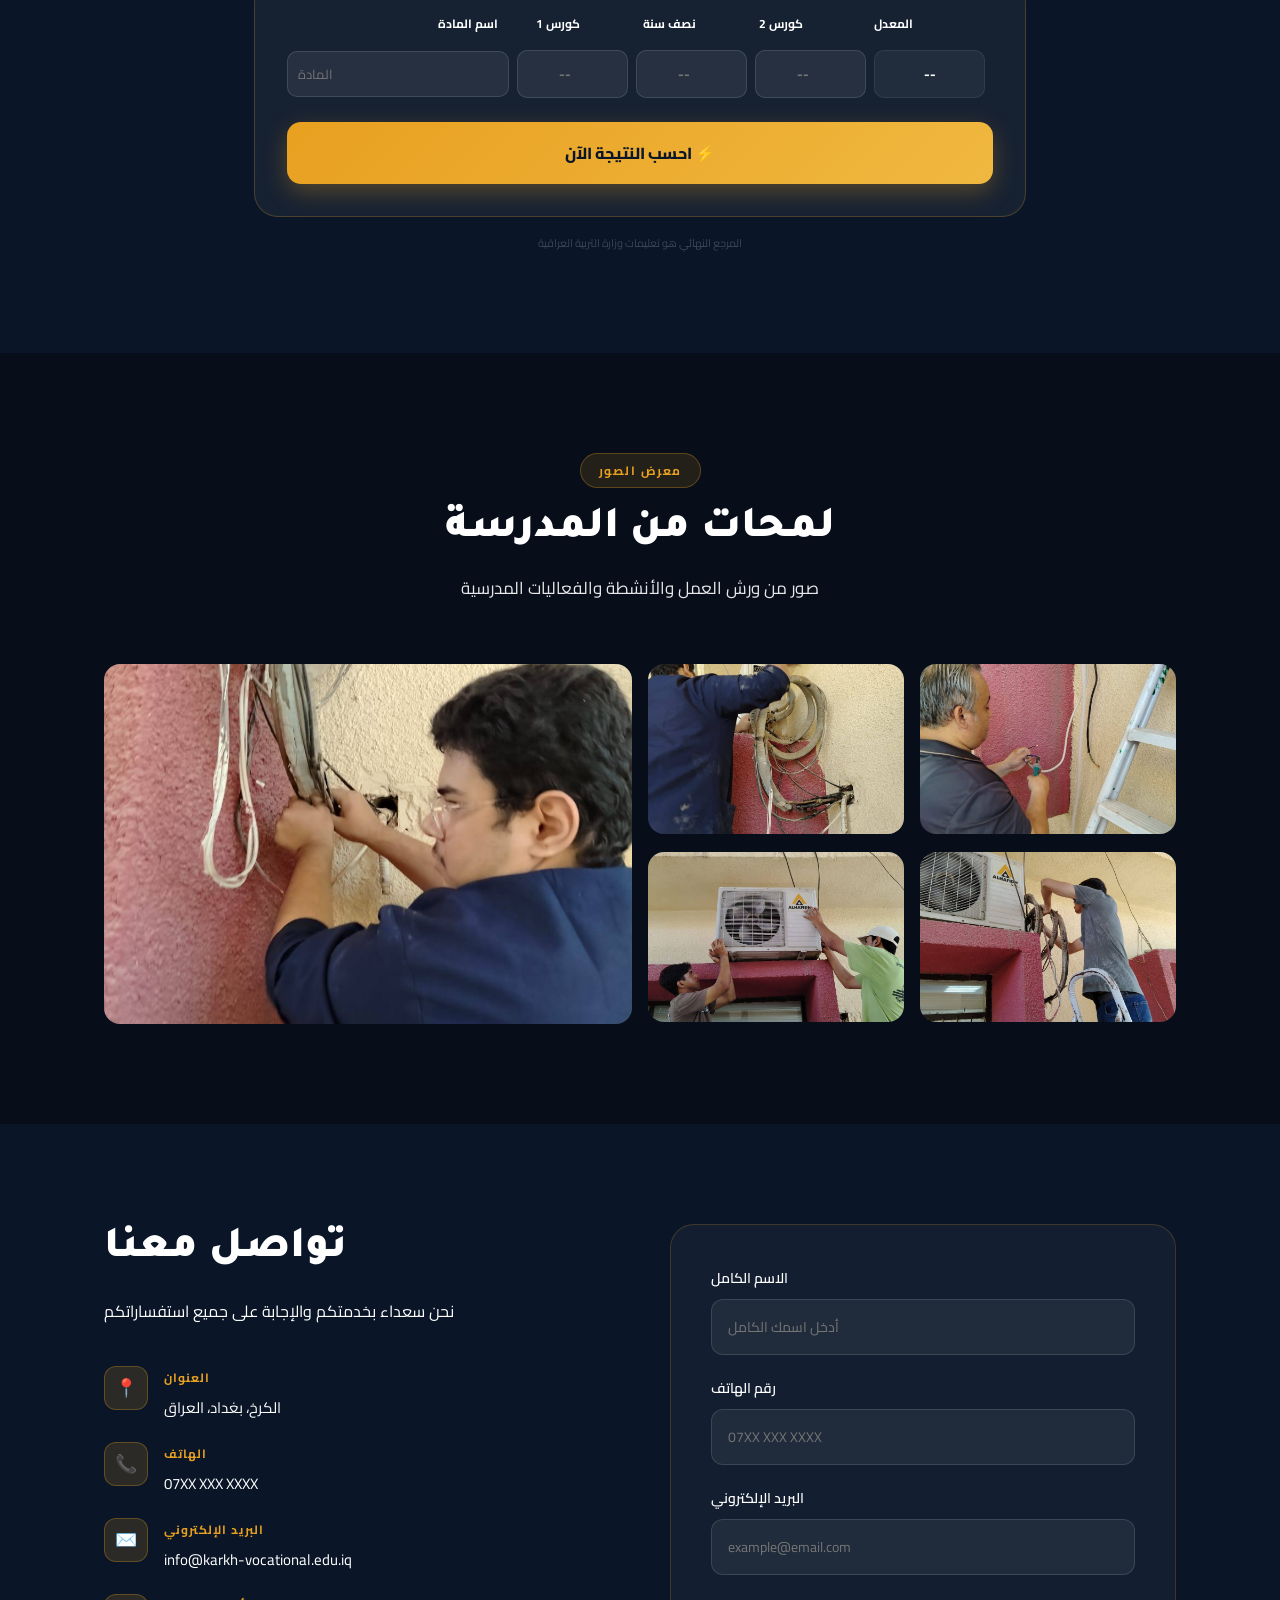
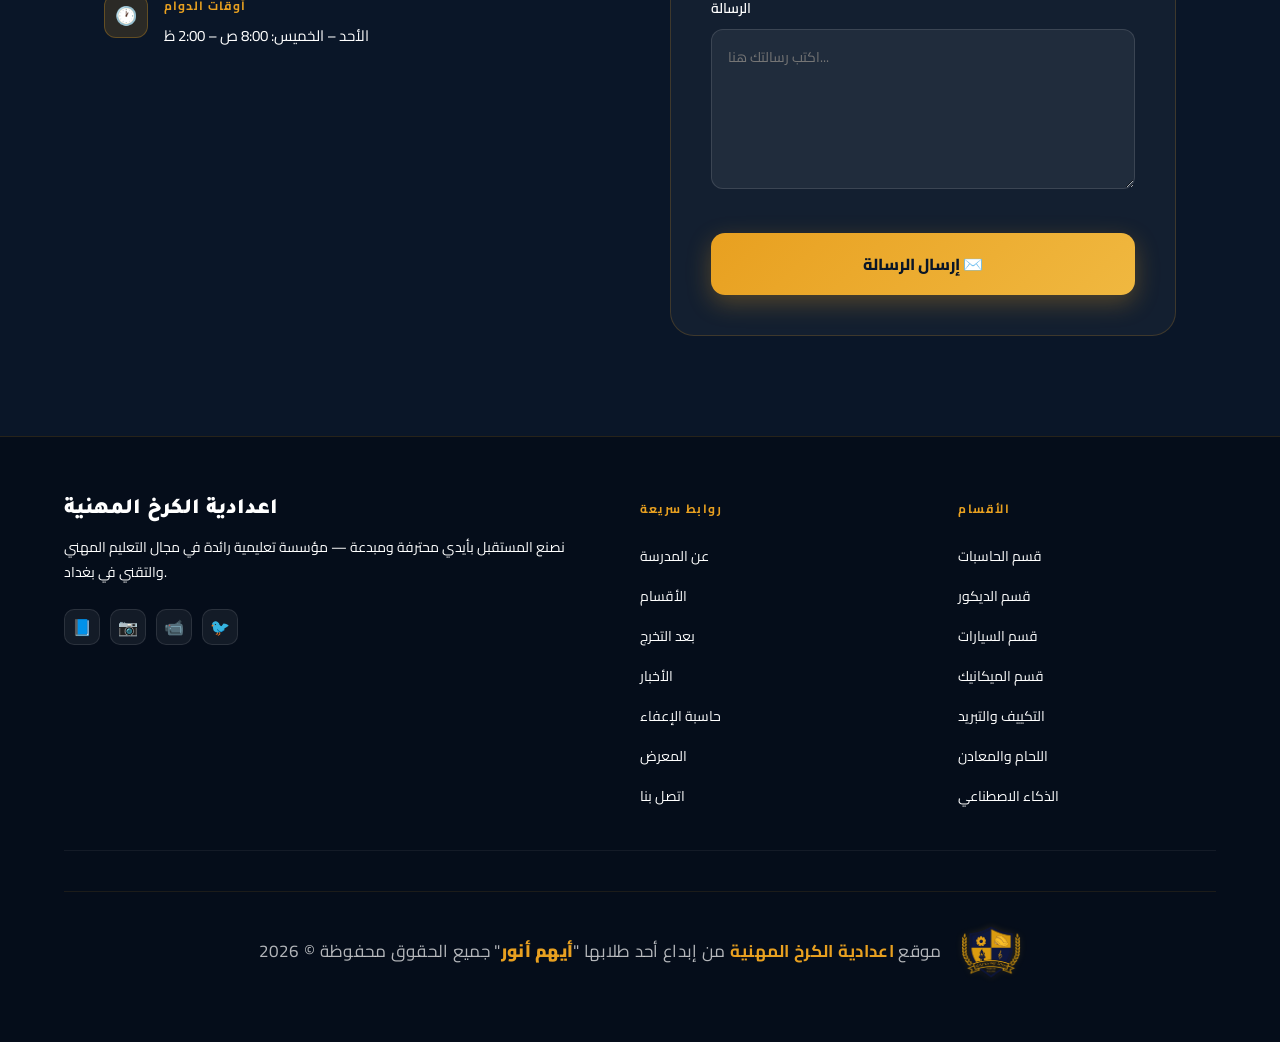
==== commit 29913469: "Refactor hero title structure in index.html" ====
--- a/index.html
+++ b/index.html
@@ -82,9 +82,7 @@
     <div>
       <div class="hero-badge">🏆 مؤسسة تعليمية رائدة منذ تأسيسها</div>
 <h1 class="hero-title">
-  <span class="main-line">اعدادية <span class="accent">الكرخ</span></span>
-  
-  <span class="sub-line">المهنية الصباحية</span>
+  اعدادية <span class="accent">الكرخ</span> المهنية الصباحية
 </h1>
       <p class="hero-subtitle">
         اعدادية الكرخ المهنية — تعليم تقني عالي الجودة يجمع بين المعرفة النظرية والمهارات العملية لبناء جيل متميز من الشباب المؤهلين.
--- a/assets/css/style.css
+++ b/assets/css/style.css
@@ -68,20 +68,34 @@
   color:var(--accent); padding:6px 16px; border-radius:100px;
   font-size:12px; font-weight:600; margin-bottom:24px; letter-spacing:1px;
   animation:fadeInUp 0.8s ease both;
-}
+}/* تنسيق العنوان الرئيسي */
 .hero-title {
-  font-family:'Tajawal',sans-serif; font-size:clamp(36px,5vw,64px);
-  font-weight:900; color:#fff; line-height:1.15; margin-bottom:24px;
-  animation:fadeInUp 0.8s ease 0.15s both;
-}
-.hero-title .accent { color:var(--accent); }
-.hero-subtitle { font-size:16px; color:rgba(255,255,255,0.65); line-height:1.8; margin-bottom:40px; animation:fadeInUp 0.8s ease 0.3s both; }
-.hero-btns { display:flex; gap:16px; flex-wrap:wrap; animation:fadeInUp 0.8s ease 0.45s both; }
-.hero-stats { display:grid; grid-template-columns:repeat(3,1fr); gap:20px; animation:fadeInUp 0.8s ease 0.6s both; }
-.stat-card {
-  background:rgba(255,255,255,0.05); border:1px solid rgba(255,255,255,0.1);
-  border-radius:16px; padding:24px 16px; text-align:center;
-  backdrop-filter:blur(10px); transition:all 0.3s;
+  color: #FFFFFF; /* لون النص الأبيض الافتراضي */
+  font-family: sans-serif; /* أو نوع الخط المستخدم في تصميمك */
+  display: flex;
+  flex-direction: column; /* ترتيب العناصر عمودياً */
+  align-items: center; /* توسيط النص */
+  line-height: 1.2; /* ضبط المسافة بين السطور */
+}
+
+/* تنسيق السطر الأول (تم تقليل الحجم قليلاً) */
+.main-line {
+  font-size: 2.8rem; /* تصغير حجم الخط (كان أكبر سابقاً) */
+  font-weight: bold;
+  text-transform: uppercase; /* اختياري: إذا كان الخط يدعمها */
+  margin-bottom: 5px; /* مسافة بسيطة جداً قبل السطر الثاني */
+}
+
+/* لون الكلمة المميزة (الكرخ) */
+.accent {
+  color: #C19A6B; /* اللون الذهبي/البني من الصورة الأصلية */
+}
+
+/* تنسيق السطر الثاني */
+.sub-line {
+  font-size: 2rem; /* حجم خط أصغر للسطر الثاني لإعطاء التسلسل الهرمي */
+  font-weight: normal; /* أقل سماكة من السطر الأول */
+  letter-spacing: 1px; /* اختياري: لإعطاء مسافة بين الحروف */
 }
 .stat-card:hover { background:rgba(232,160,32,0.1); border-color:rgba(232,160,32,0.4); transform:translateY(-4px); }
 .stat-number { font-family:'Tajawal',sans-serif; font-size:36px; font-weight:900; color:var(--accent); line-height:1; margin-bottom:6px; }
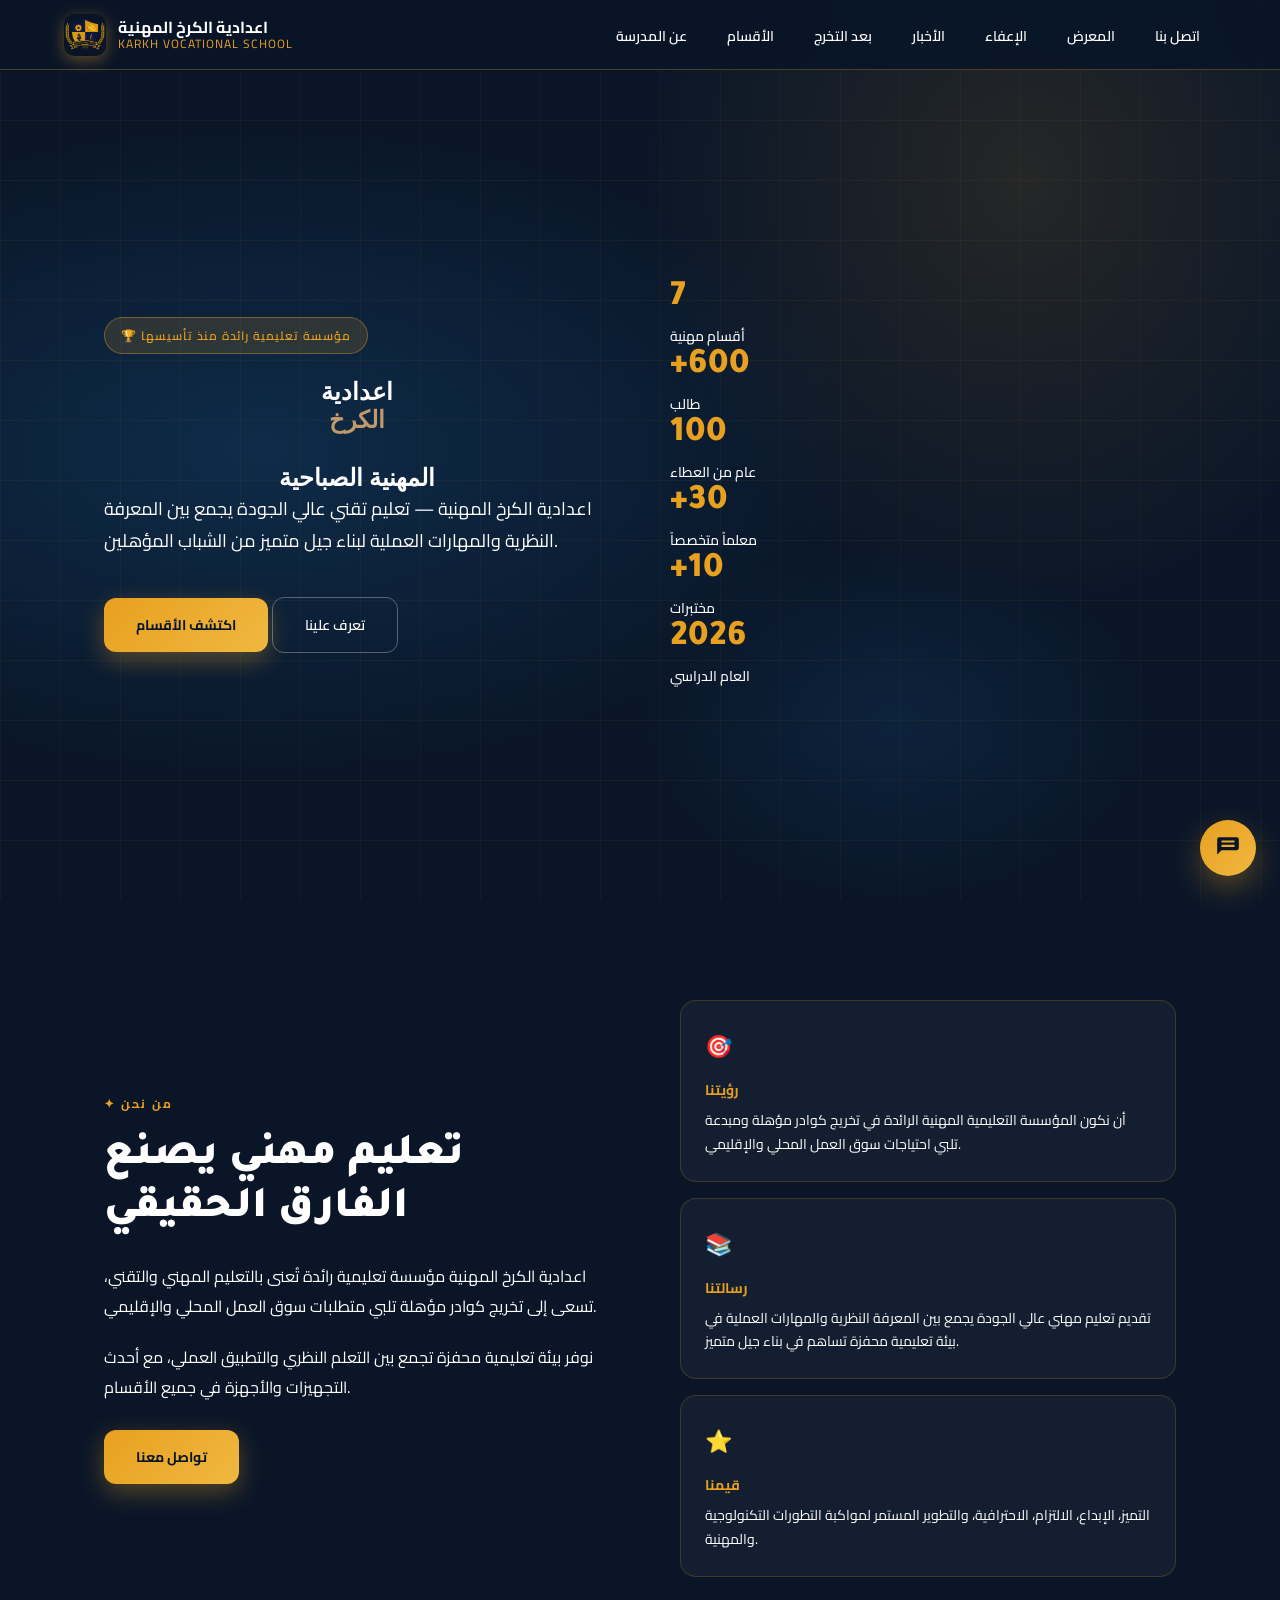
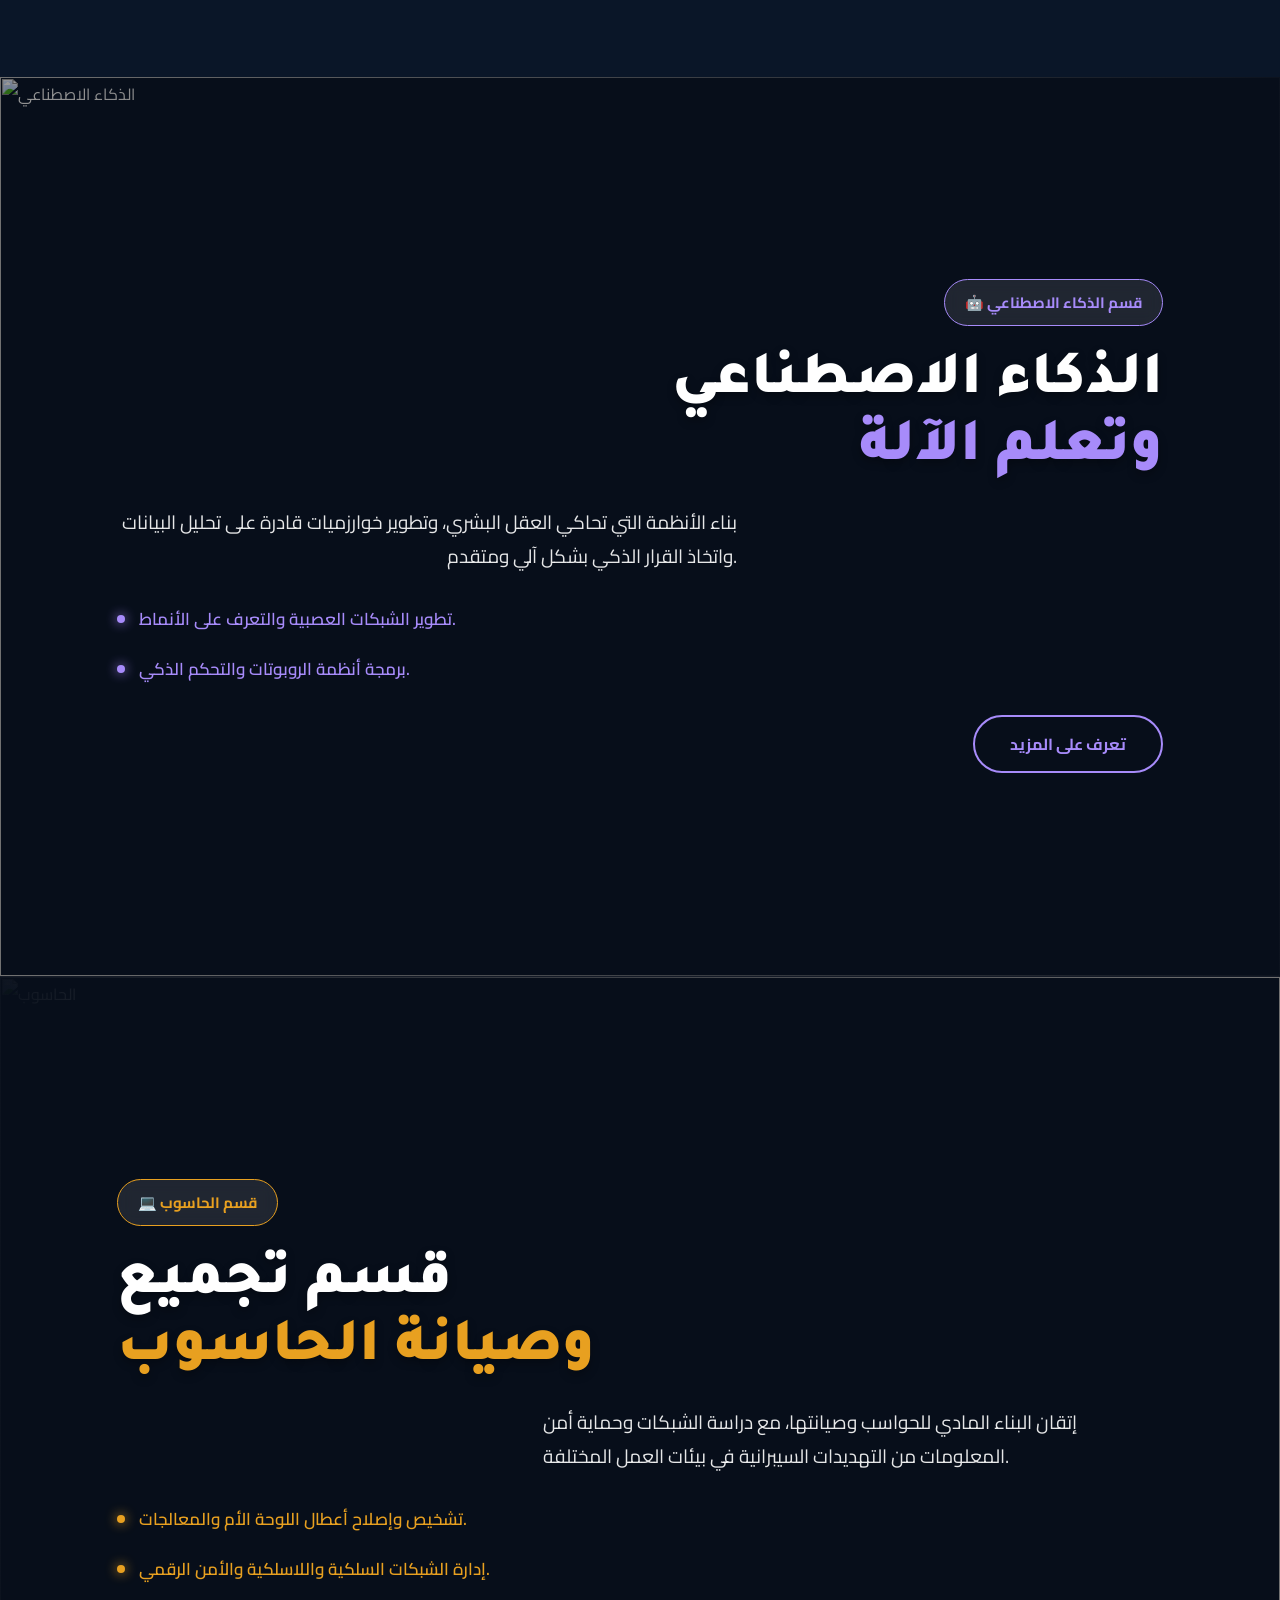
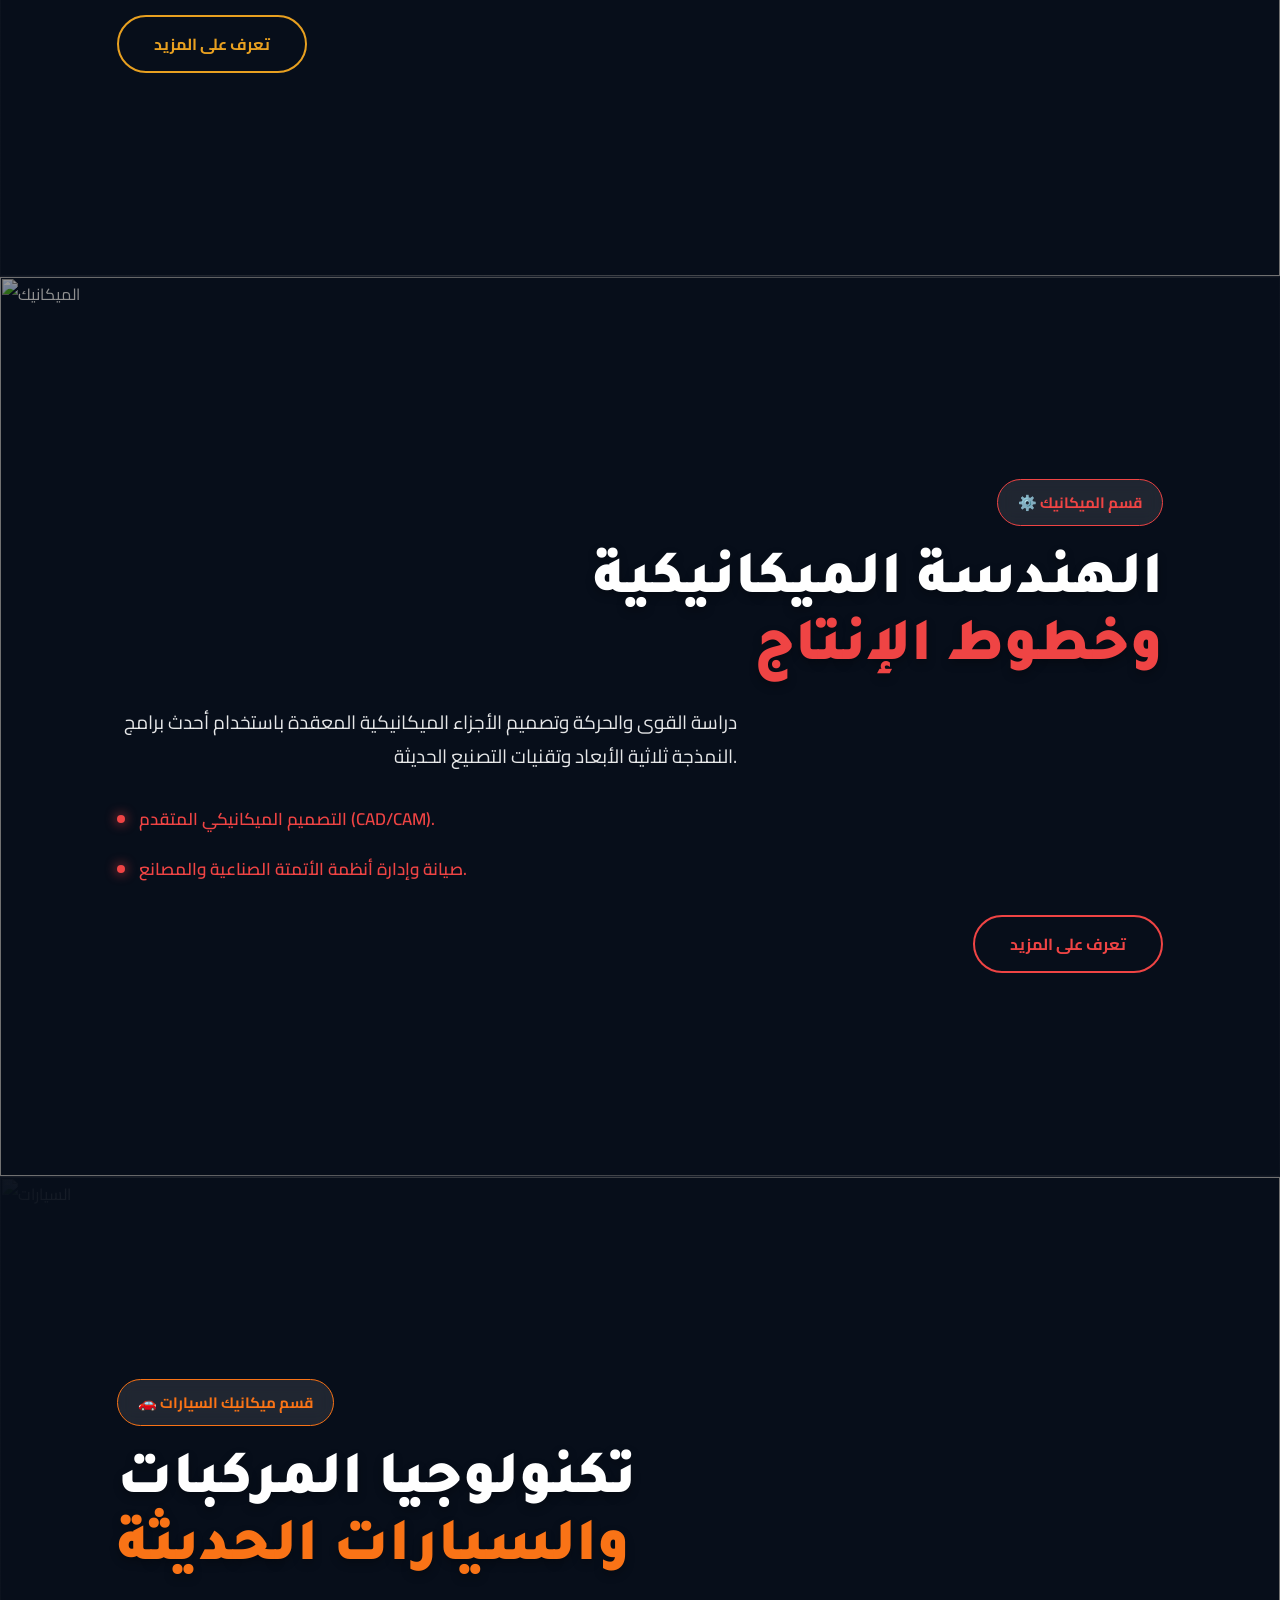
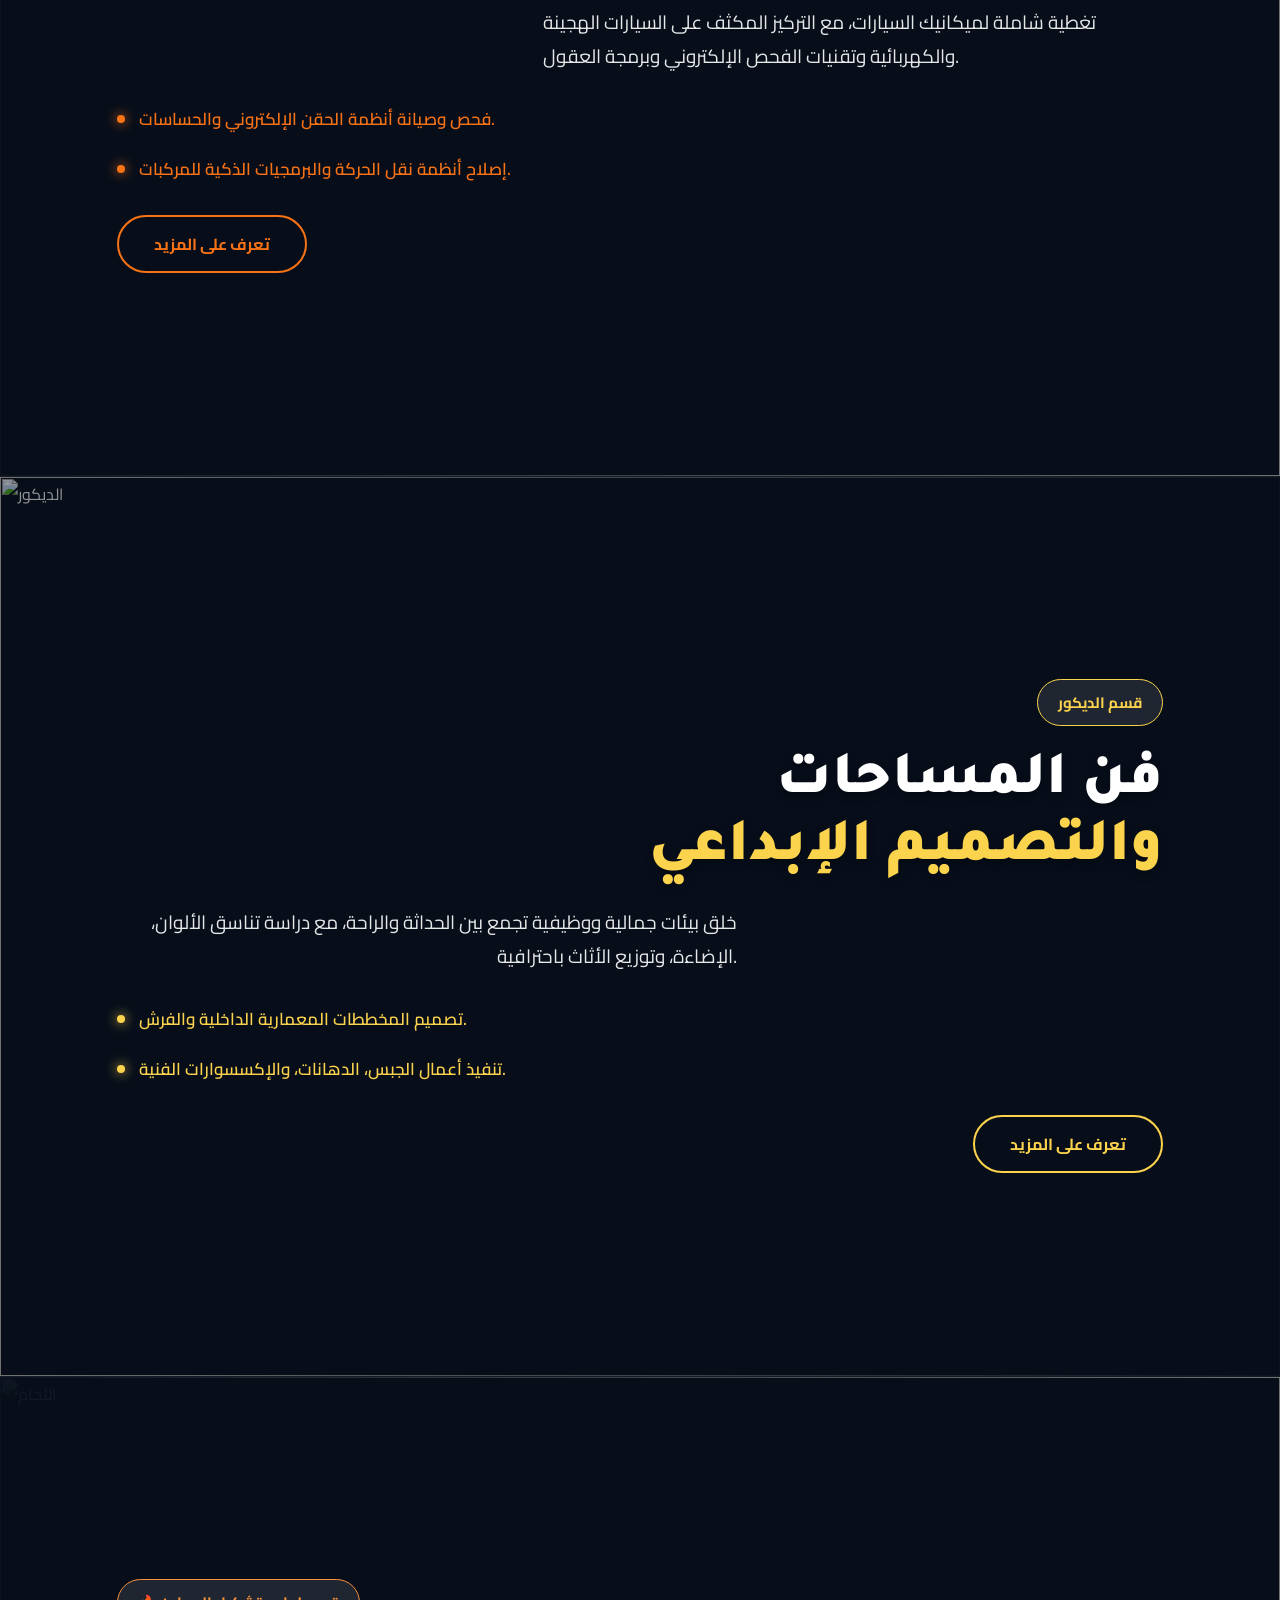
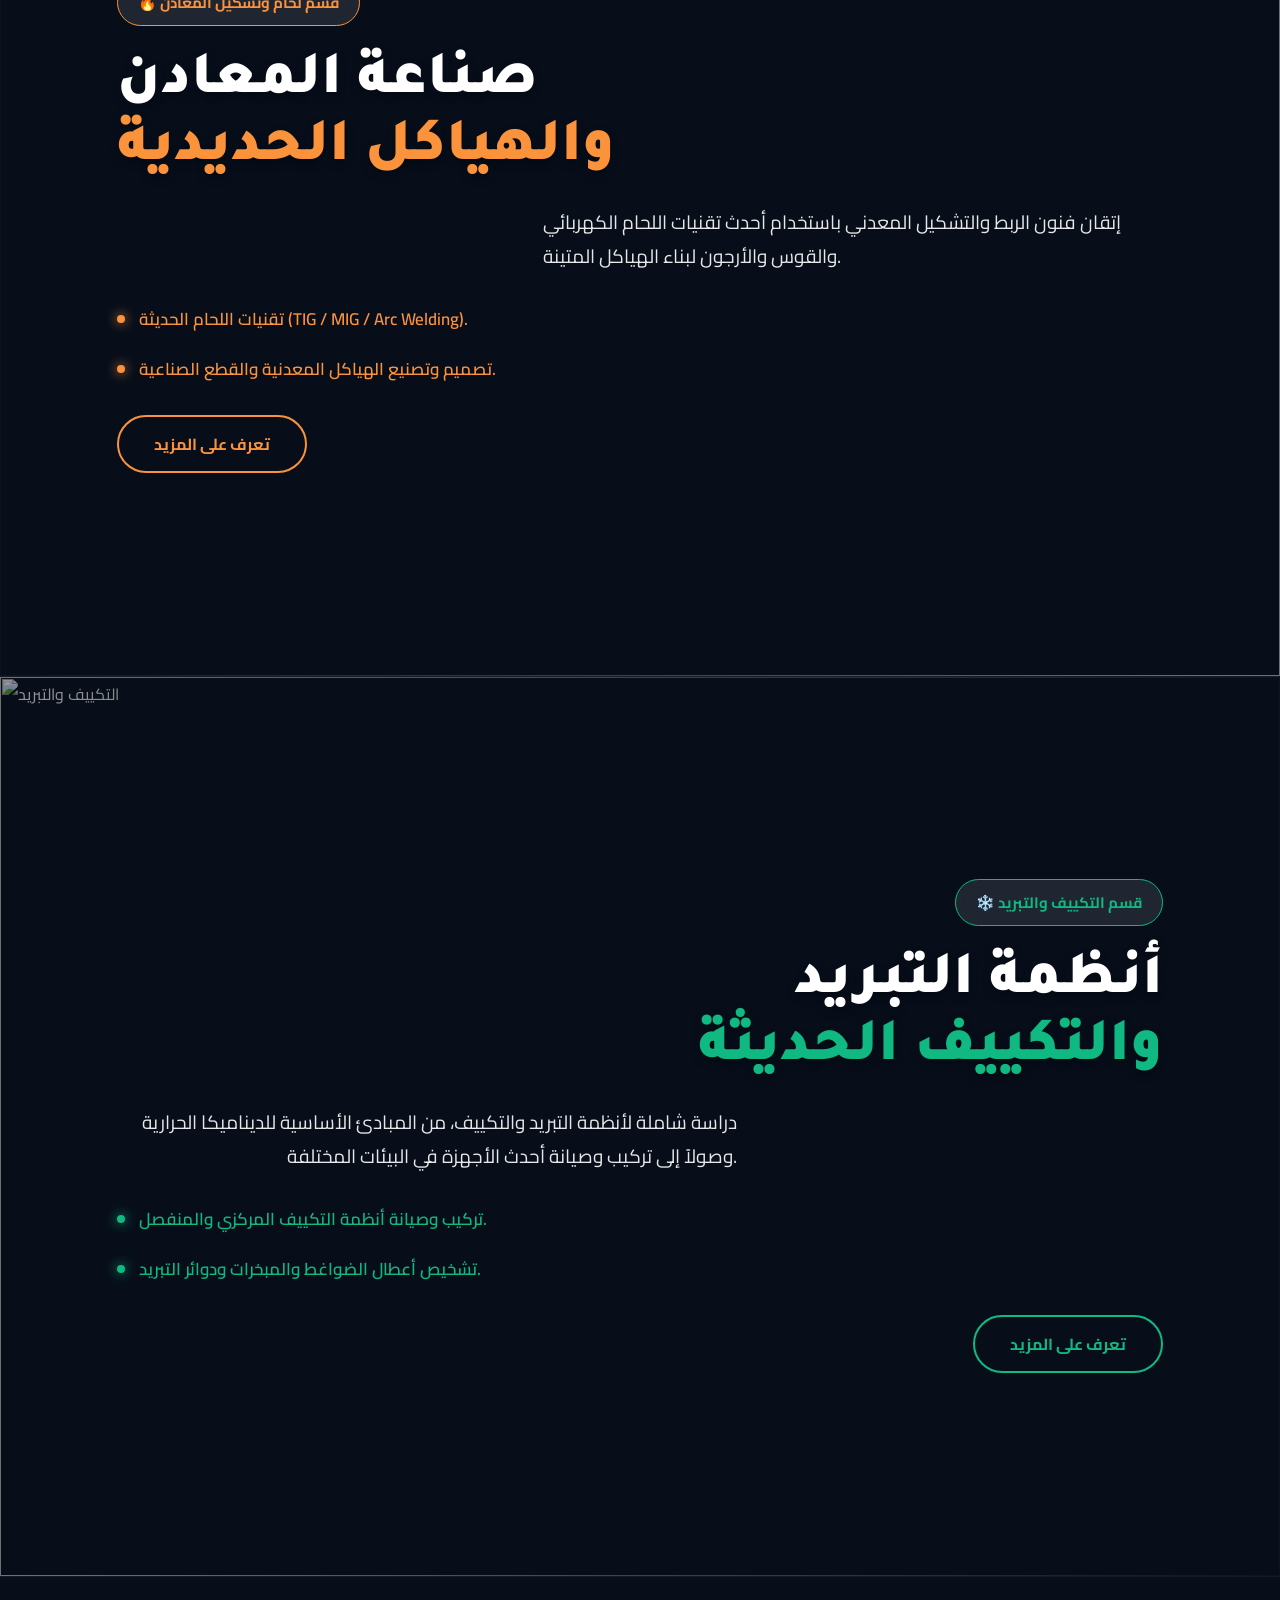
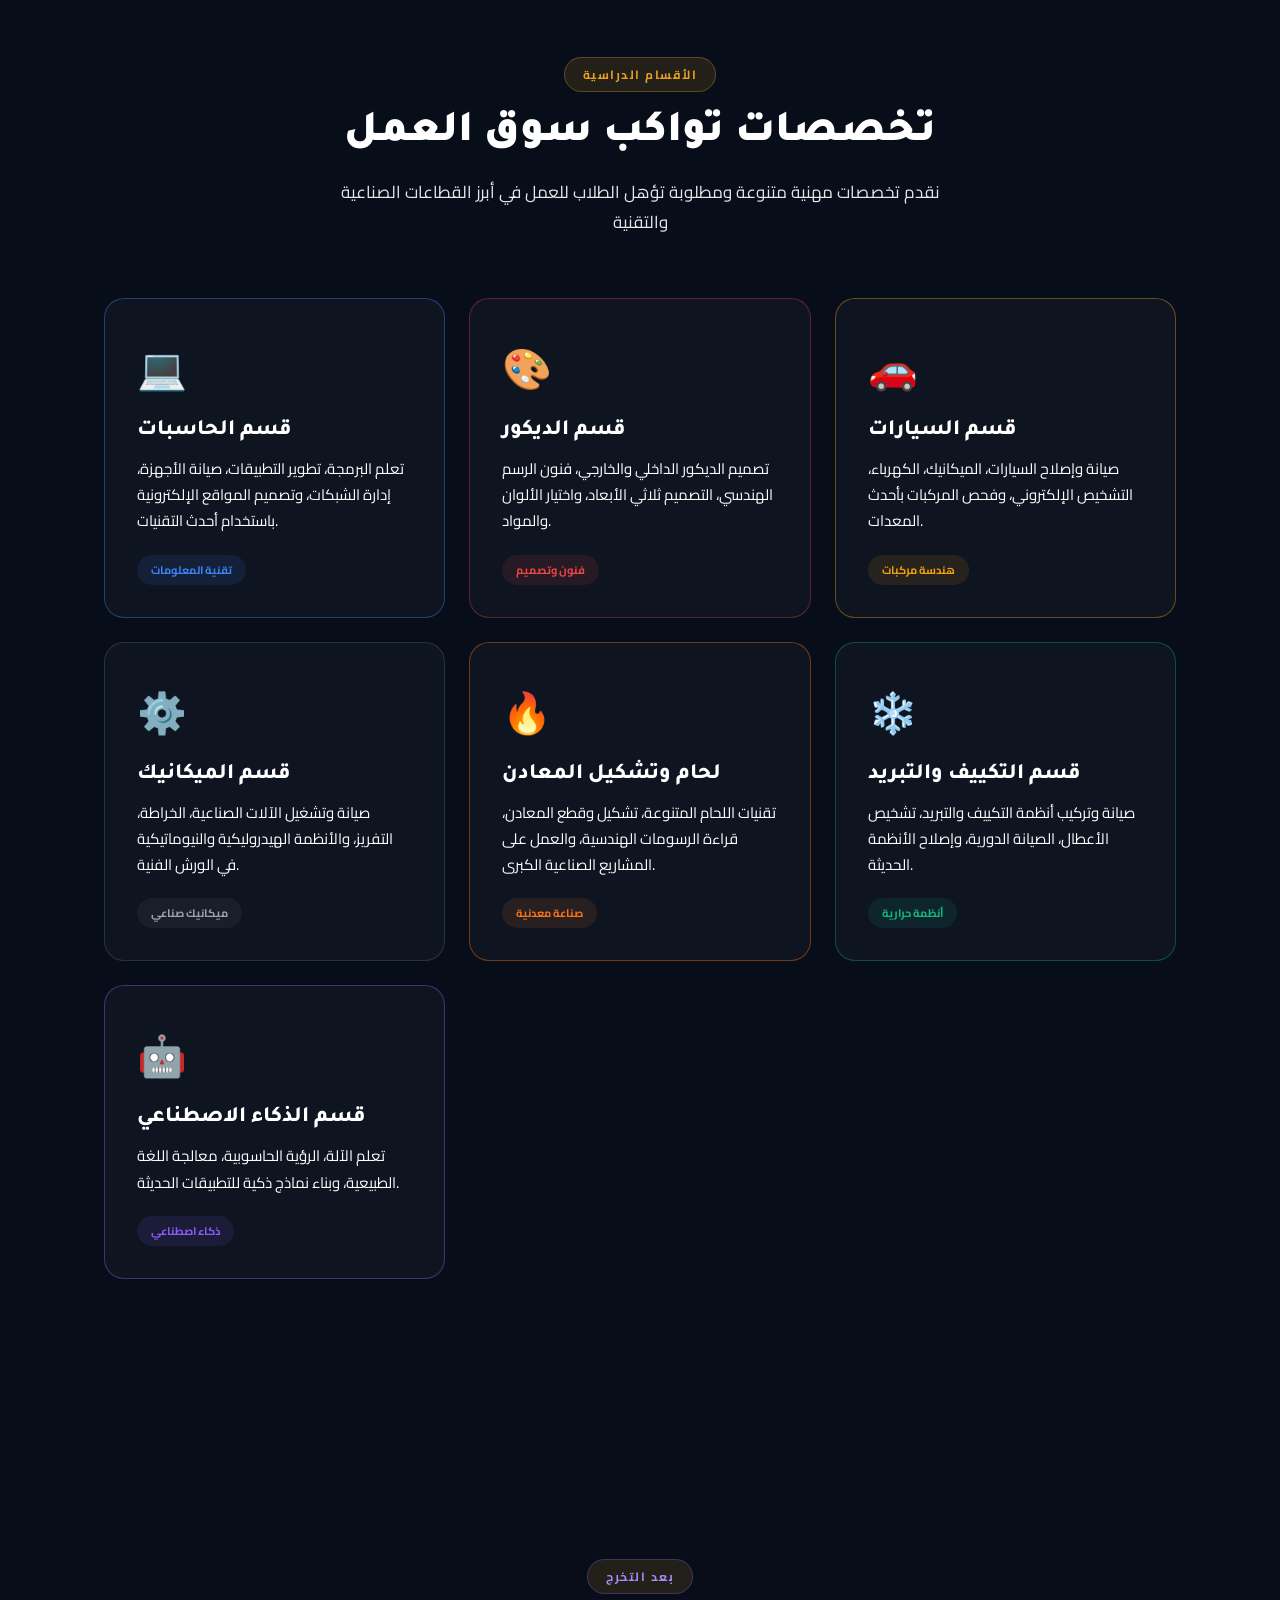
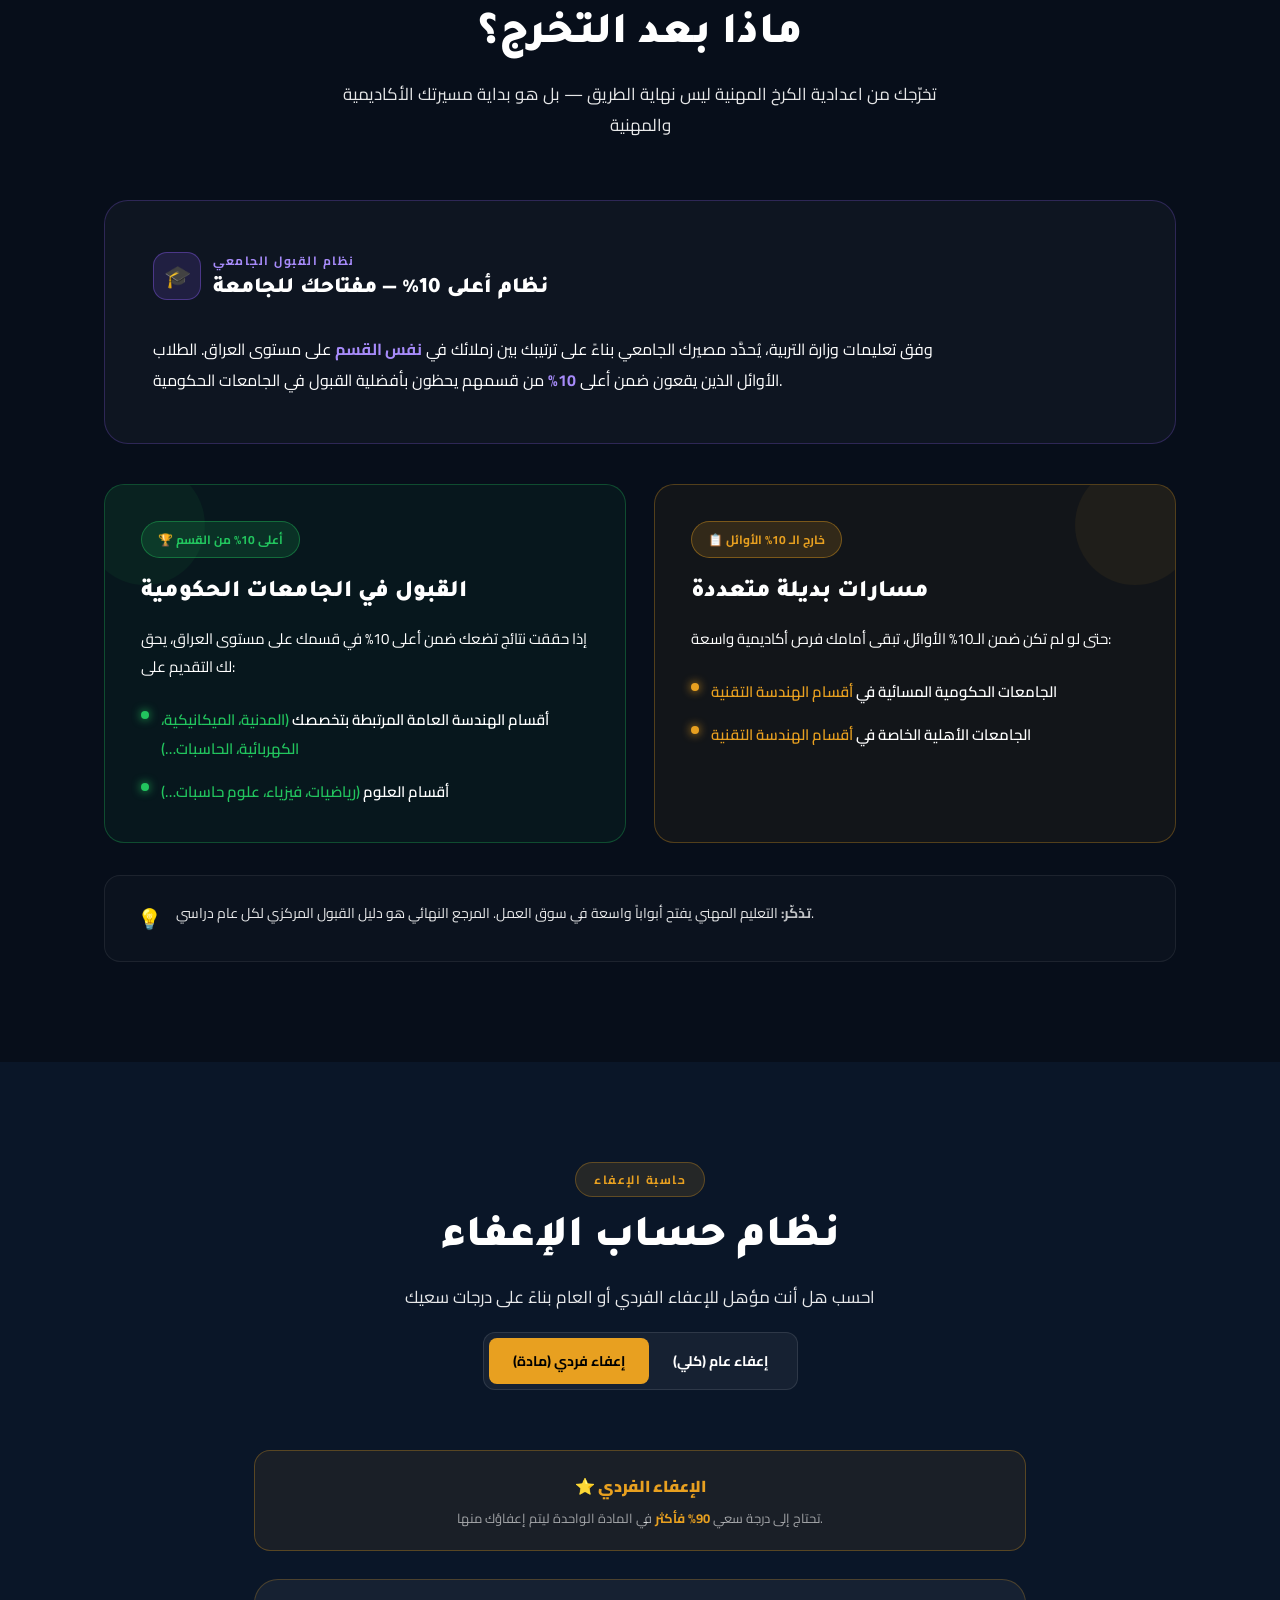
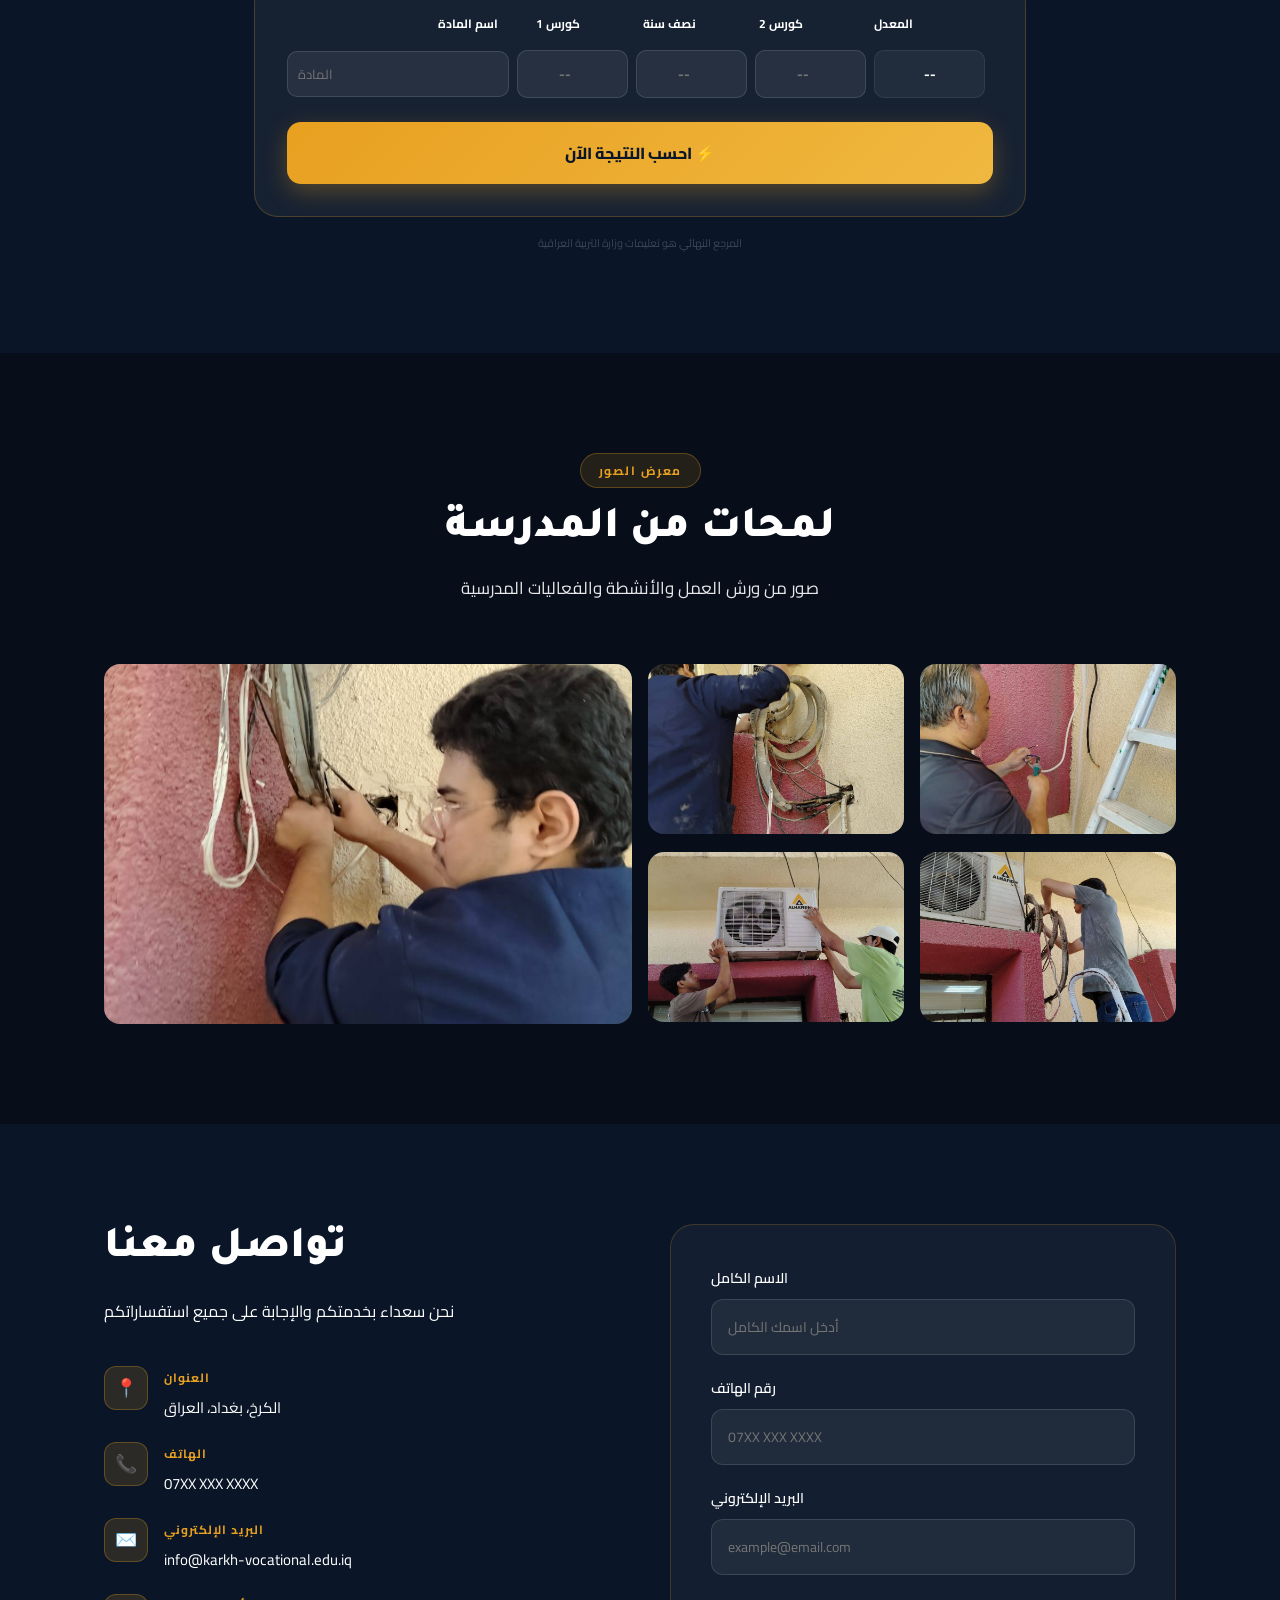
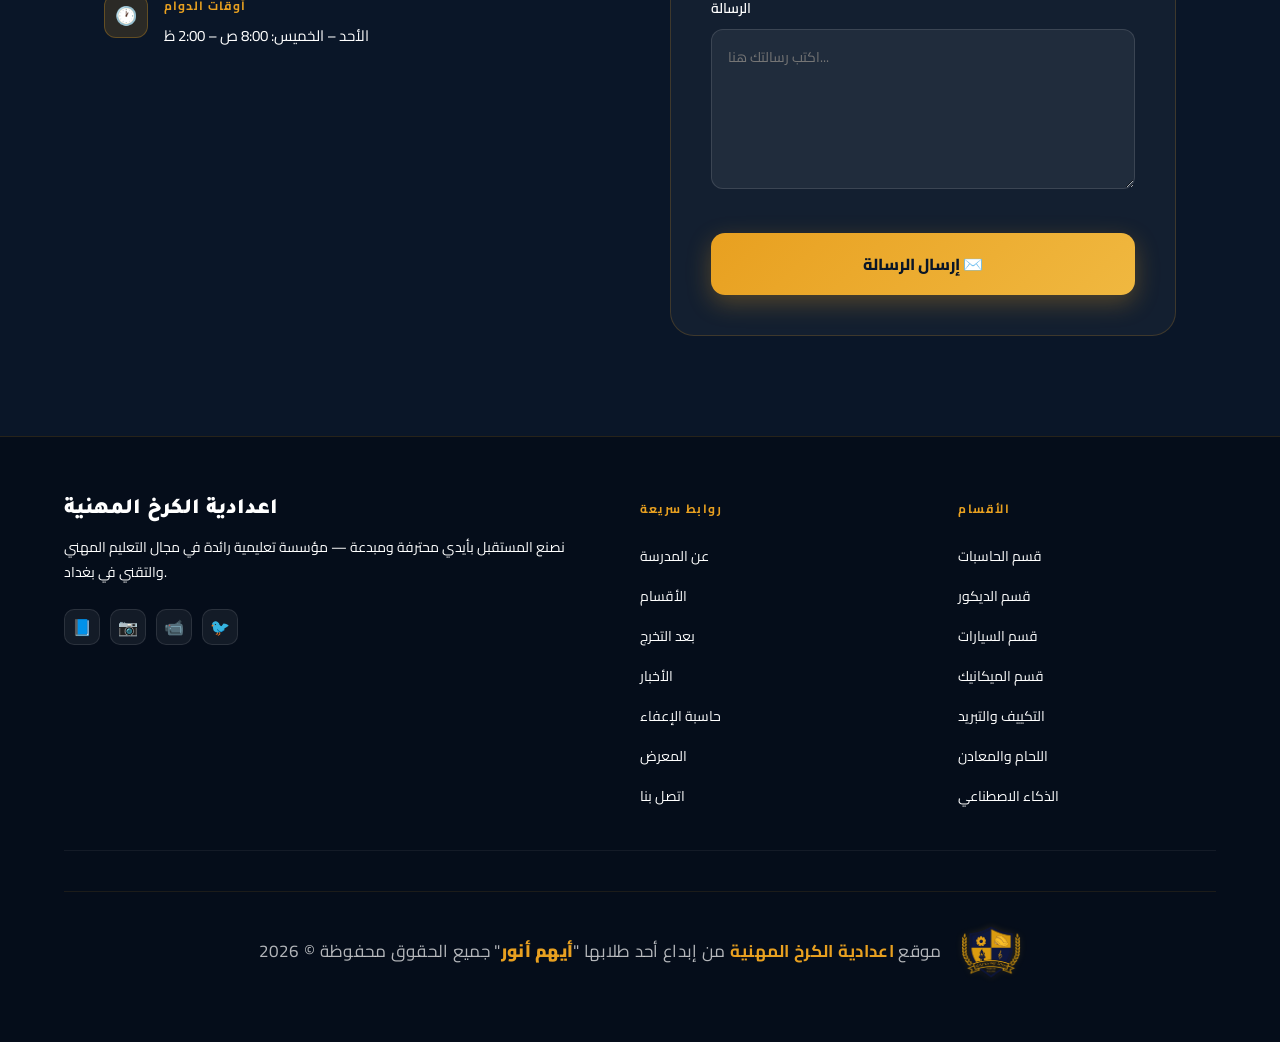
==== commit 36f60587: "Fix HTML structure and add line break in title" ====
--- a/index.html
+++ b/index.html
@@ -82,7 +82,8 @@
     <div>
       <div class="hero-badge">🏆 مؤسسة تعليمية رائدة منذ تأسيسها</div>
 <h1 class="hero-title">
-  اعدادية <span class="accent">الكرخ</span> المهنية الصباحية
+  اعدادية <span class="accent">الكرخ</span><br>
+  المهنية الصباحية
 </h1>
       <p class="hero-subtitle">
         اعدادية الكرخ المهنية — تعليم تقني عالي الجودة يجمع بين المعرفة النظرية والمهارات العملية لبناء جيل متميز من الشباب المؤهلين.
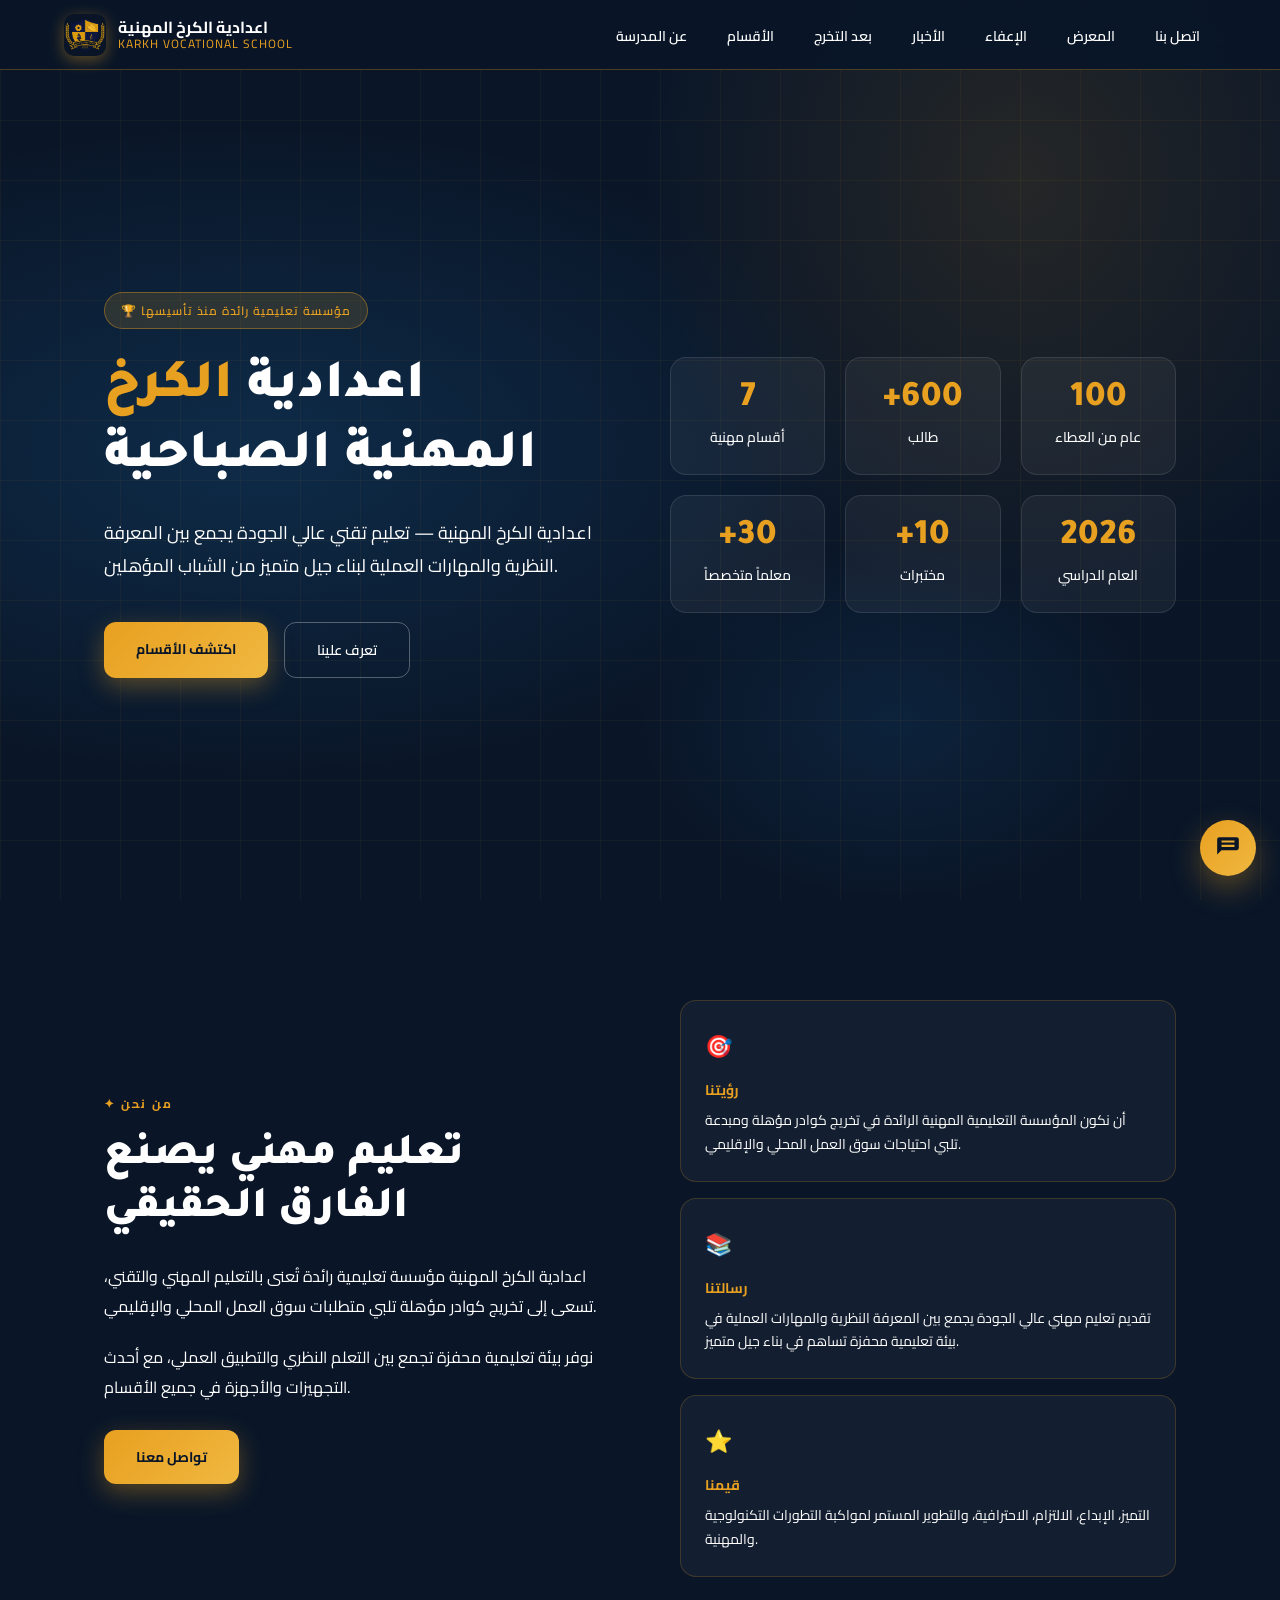
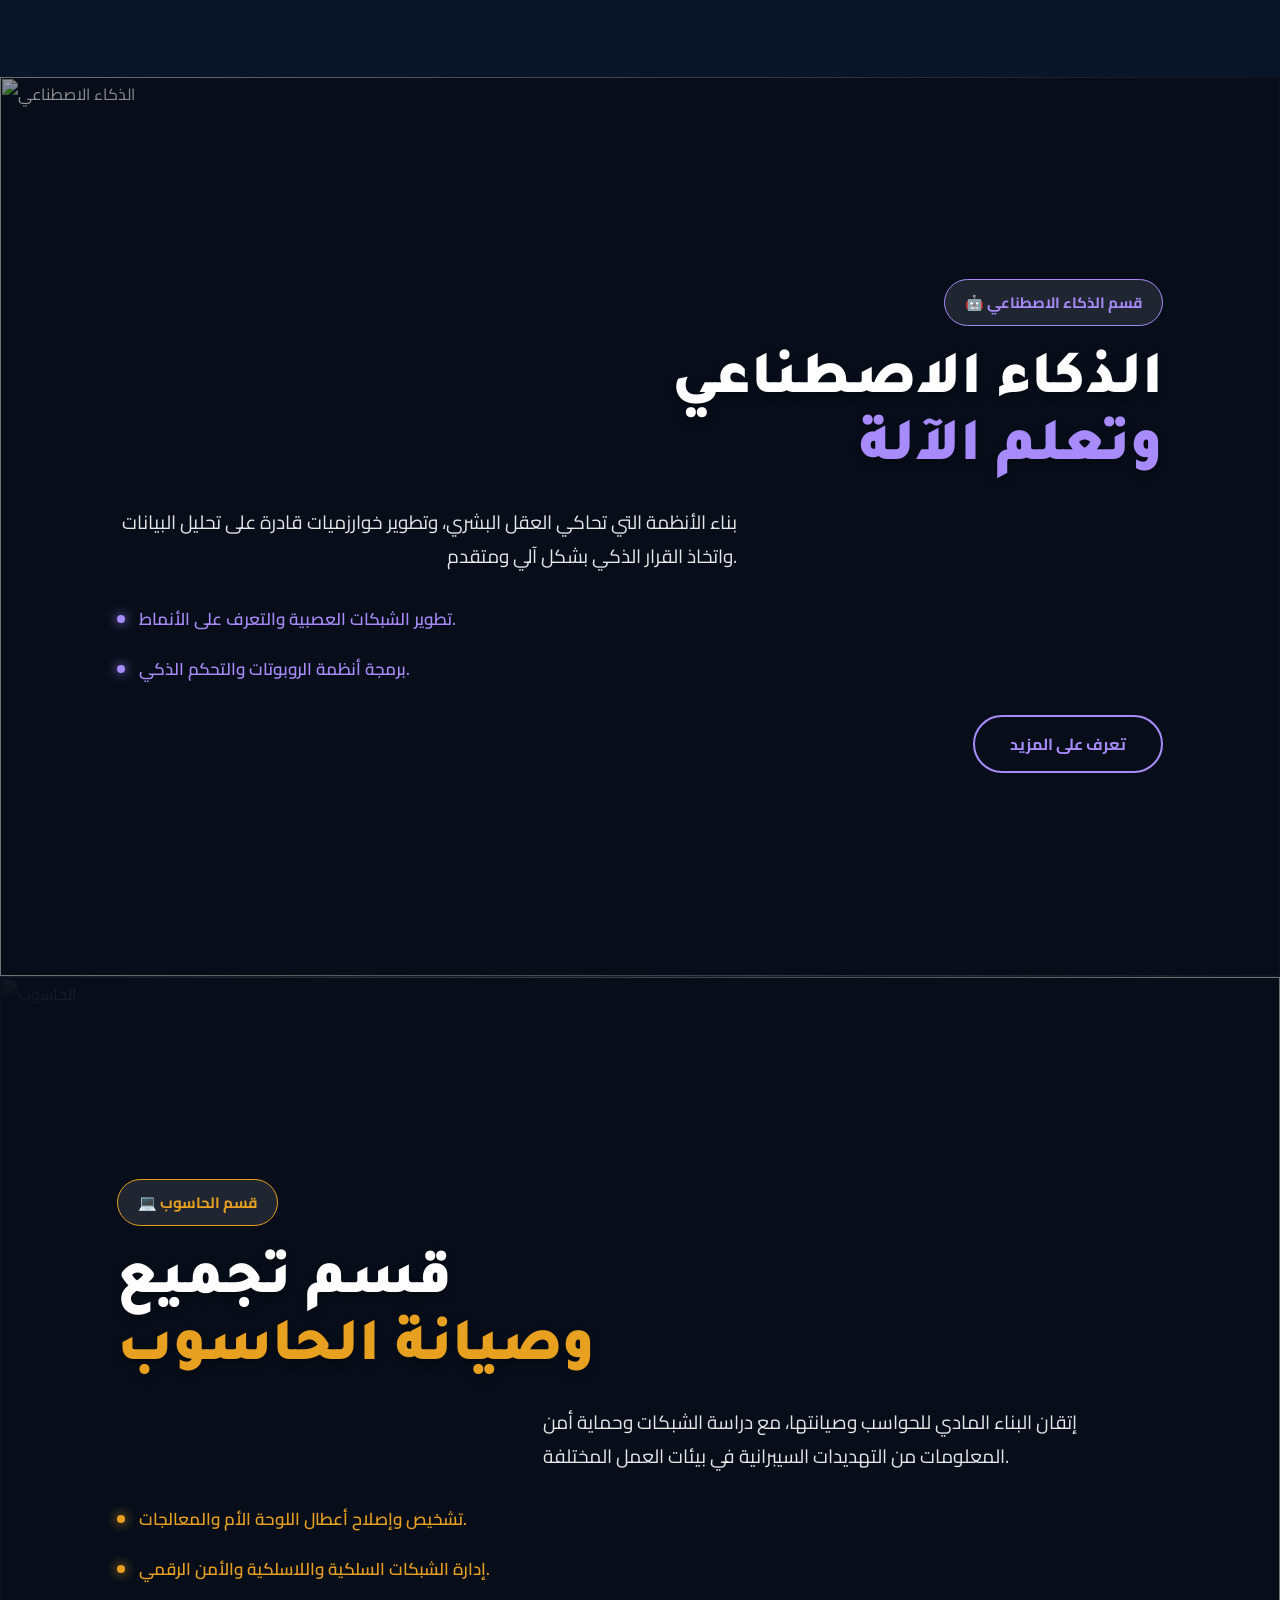
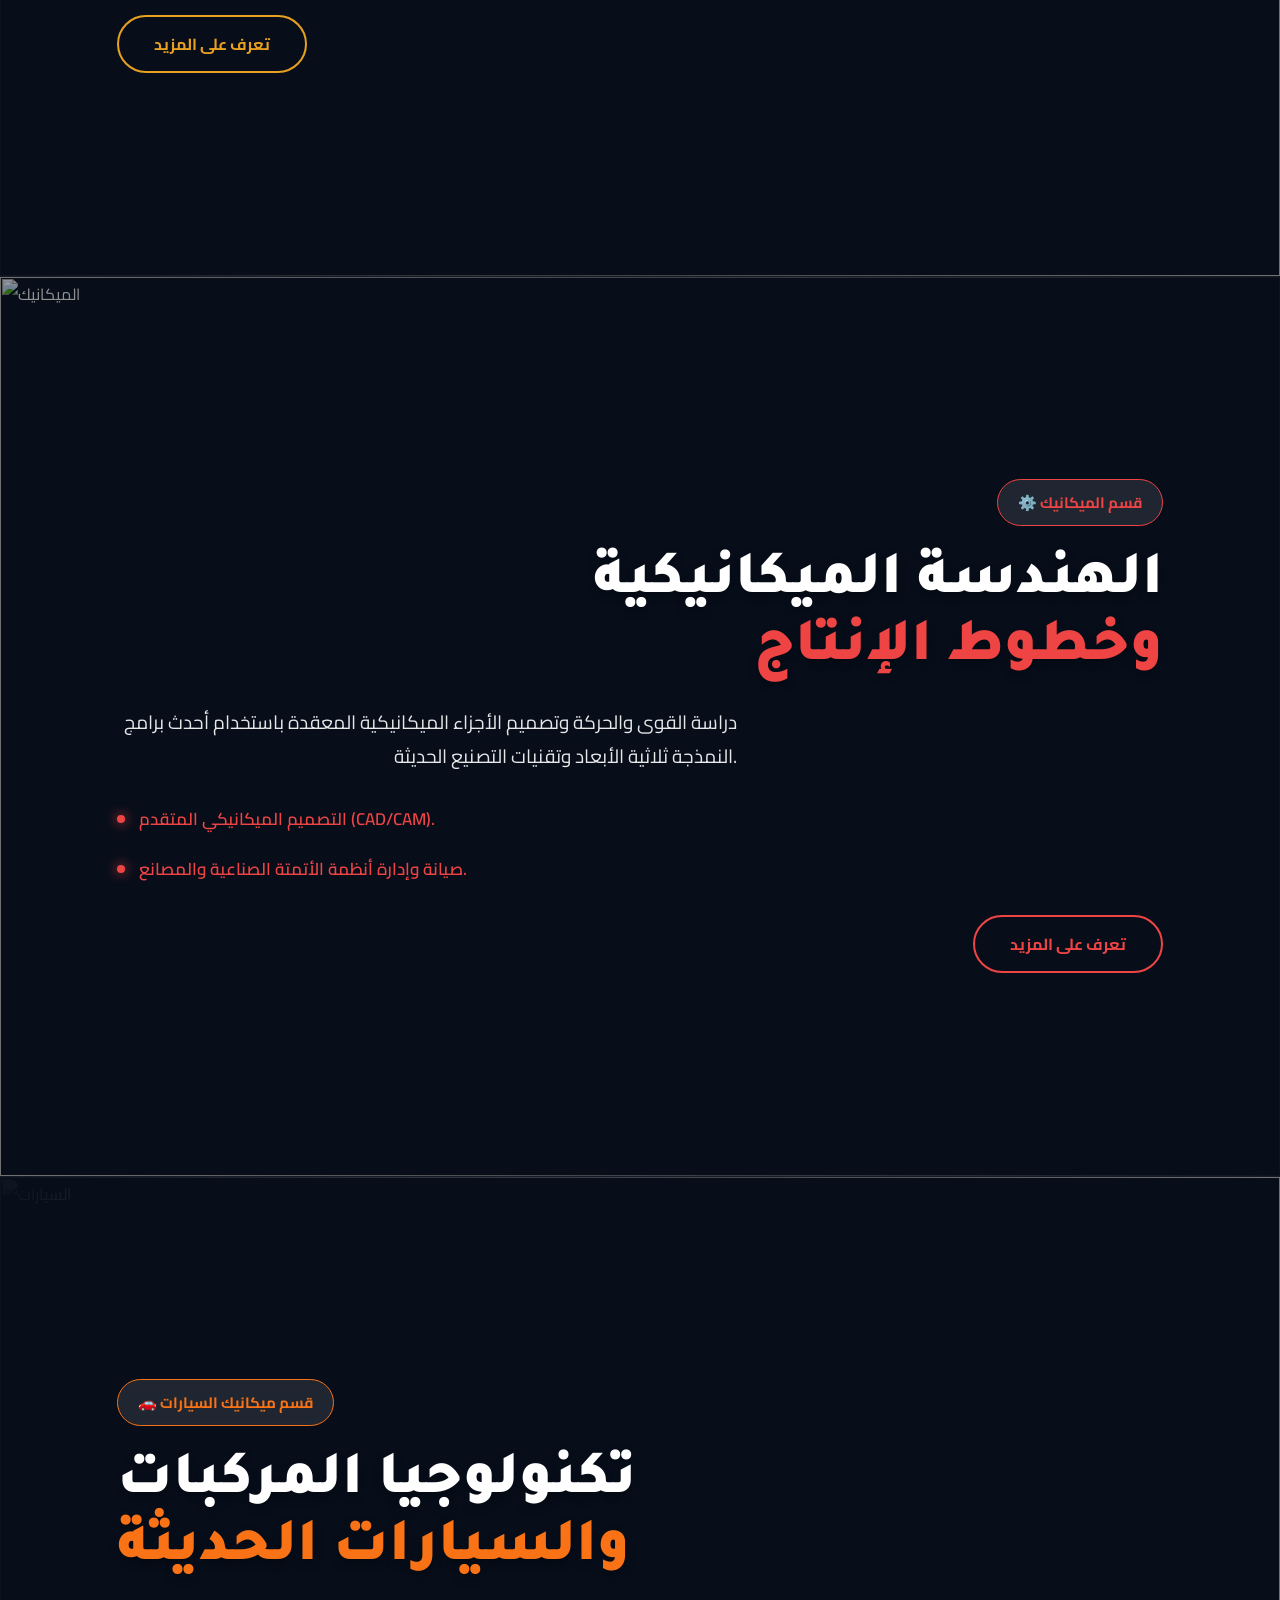
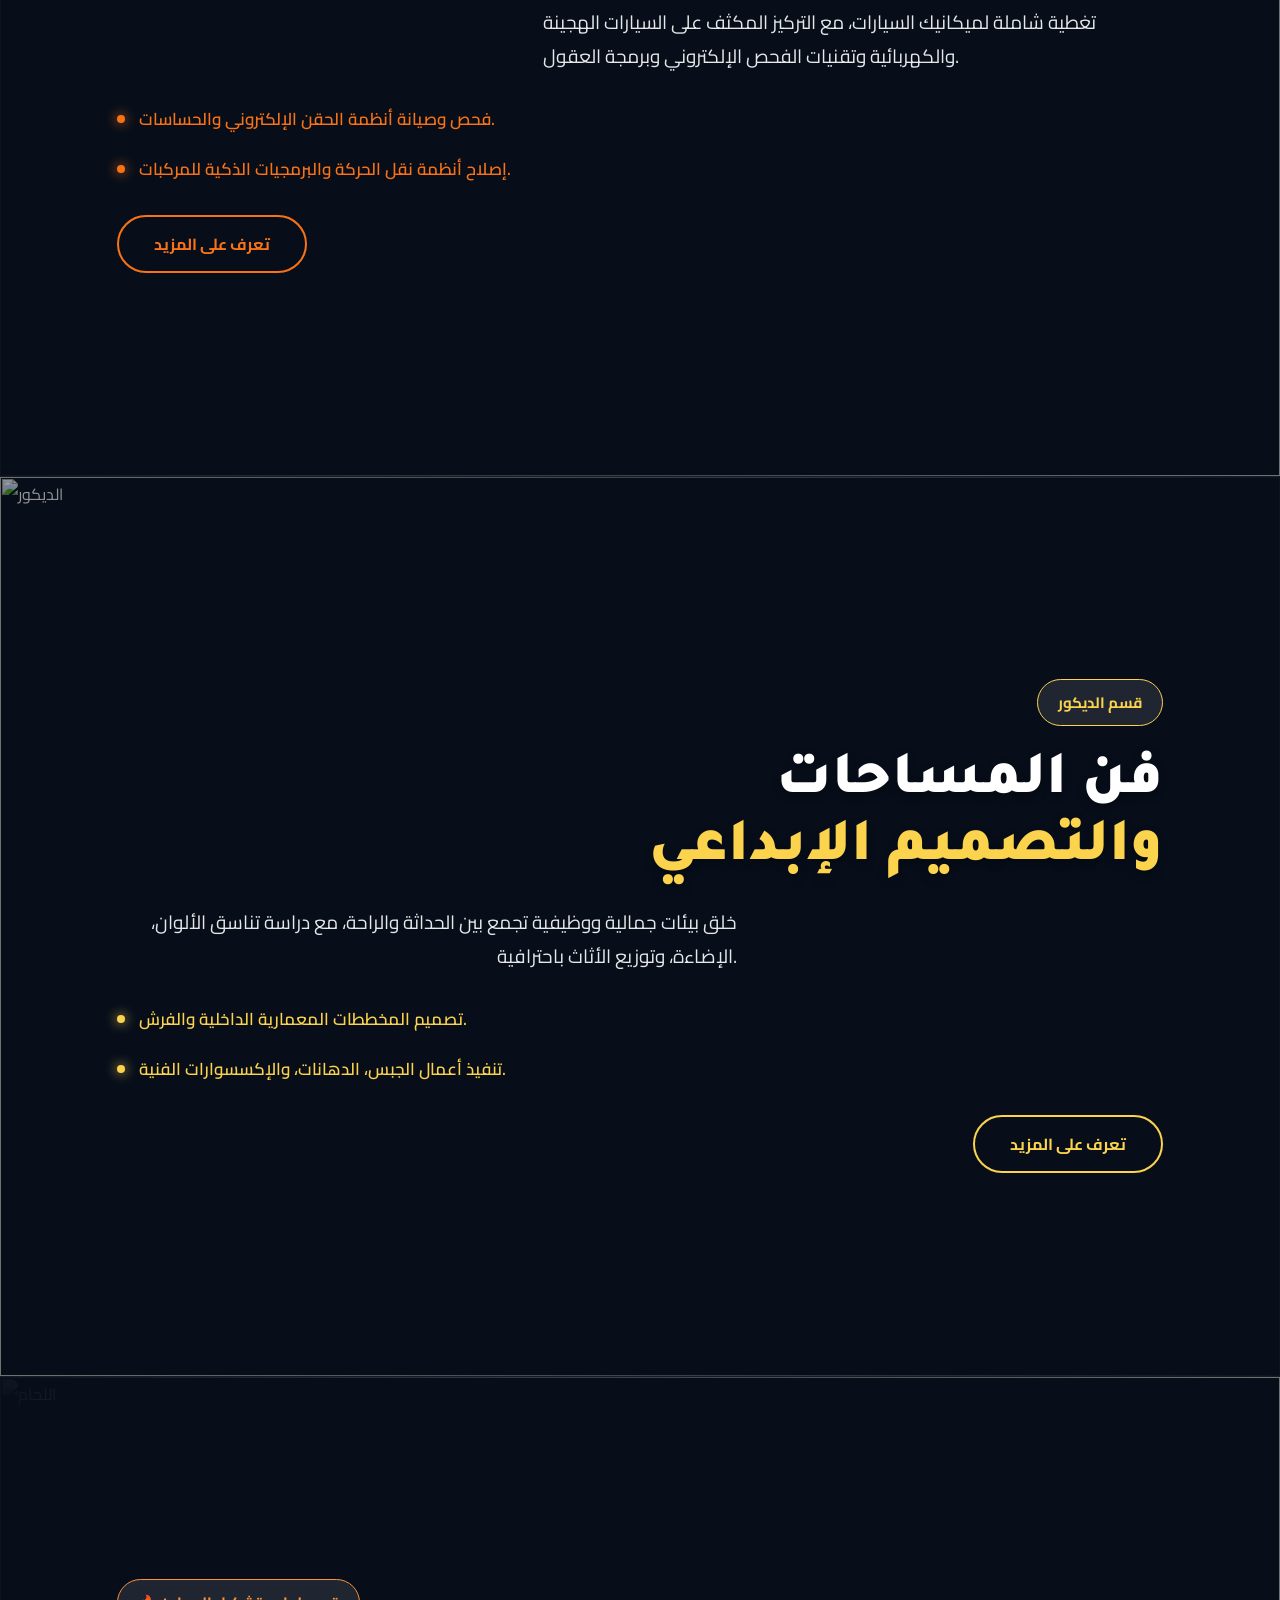
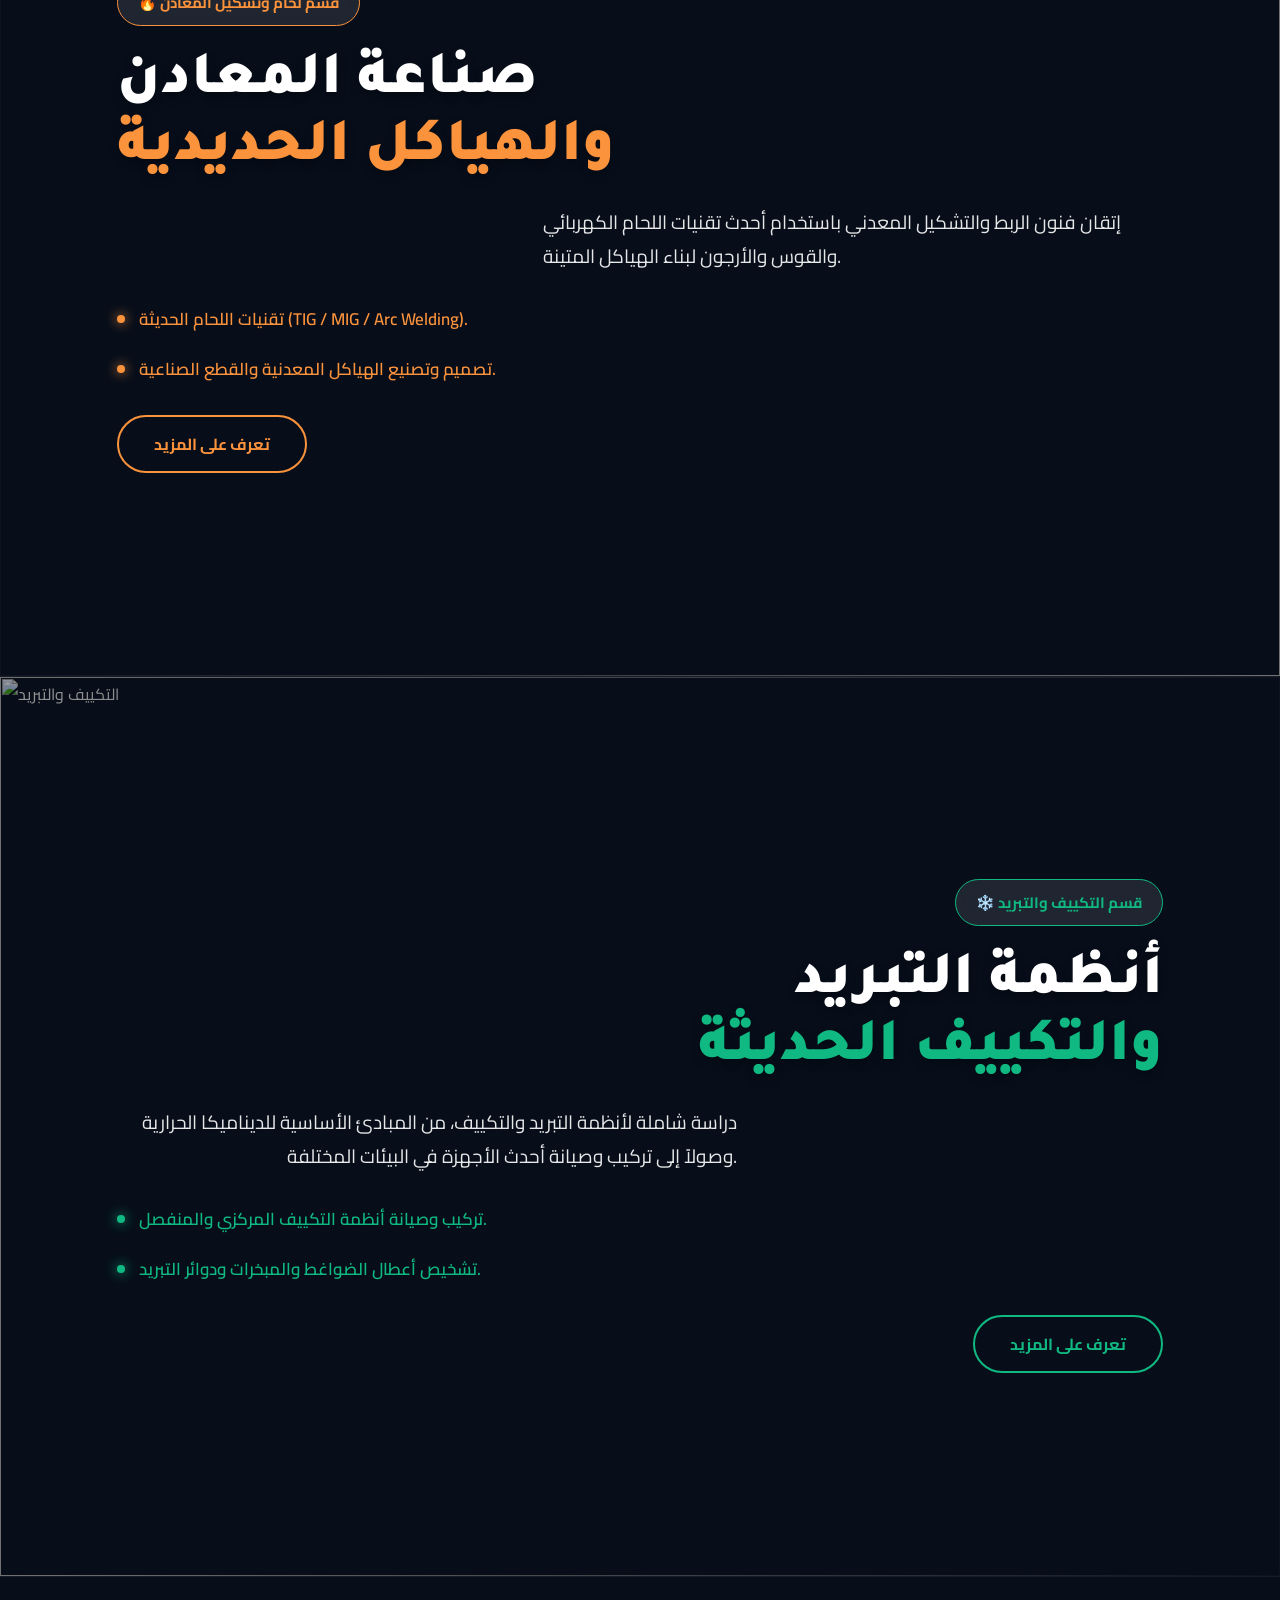
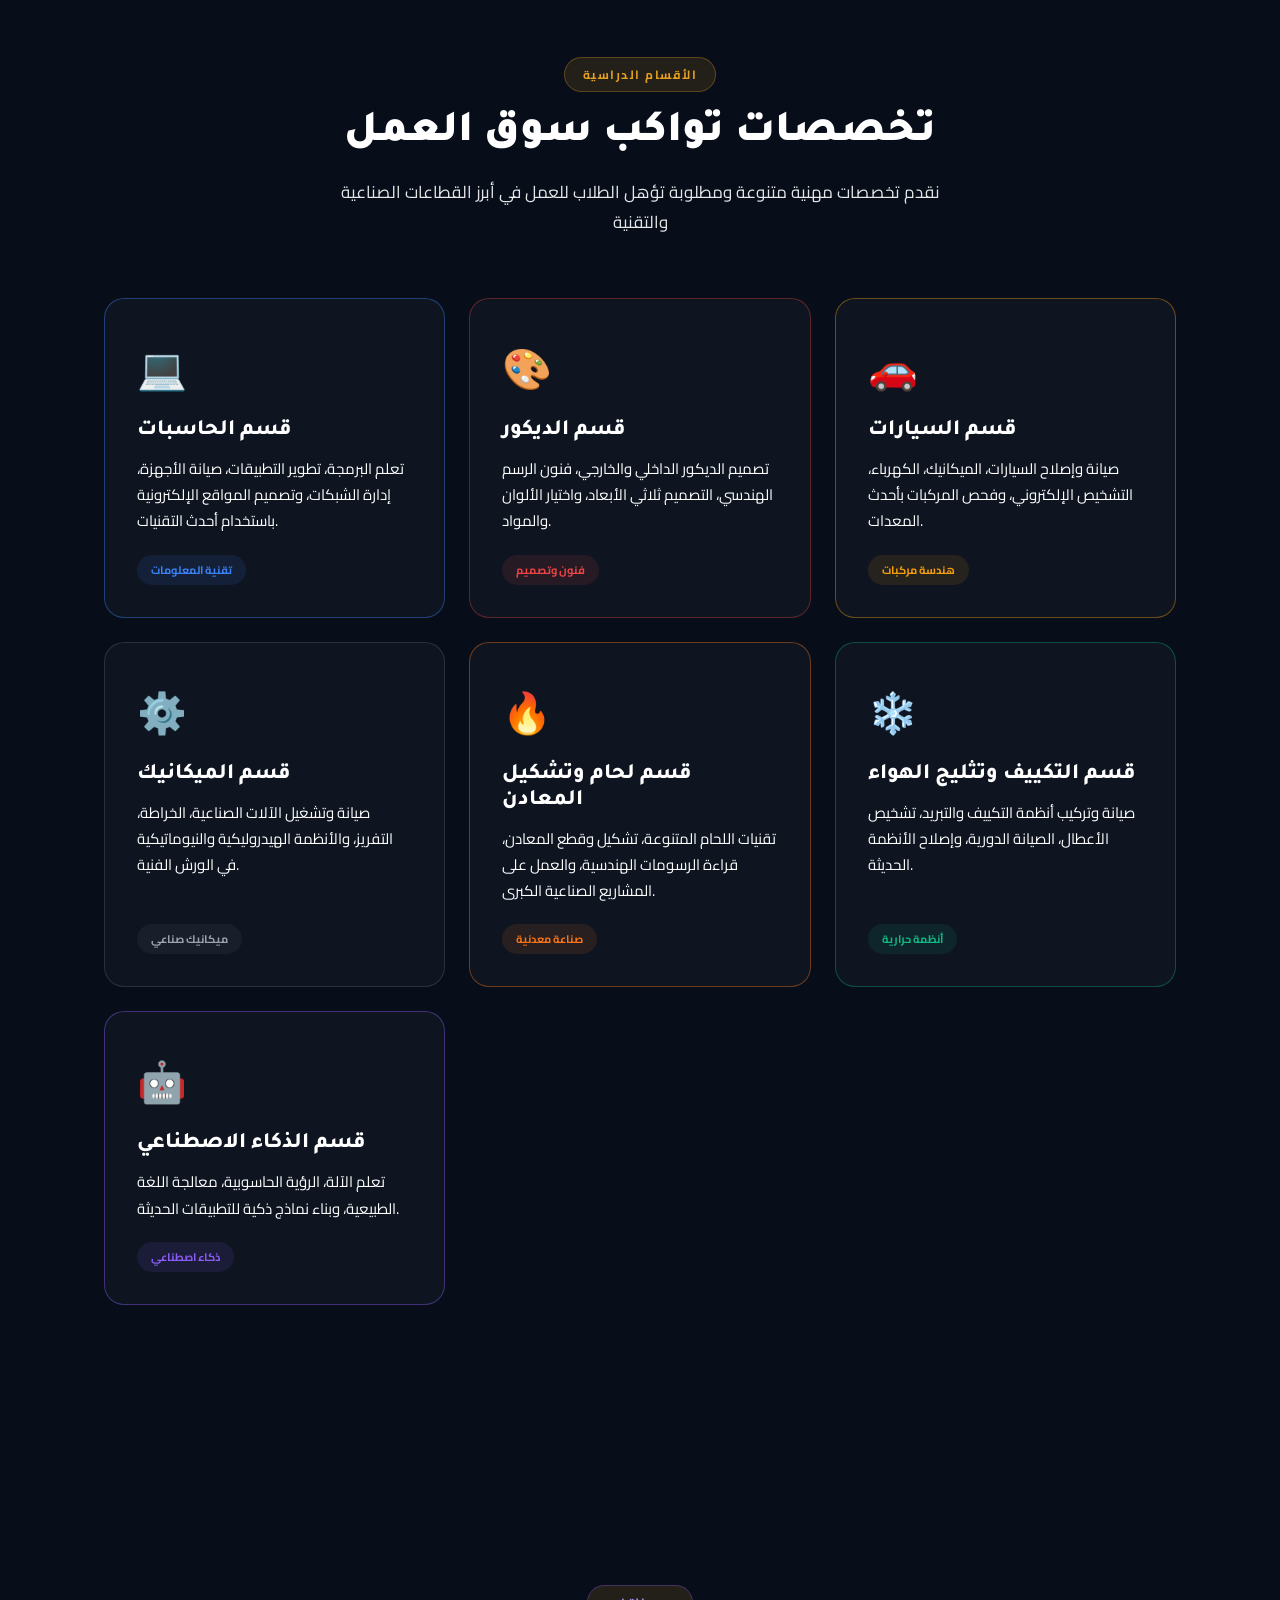
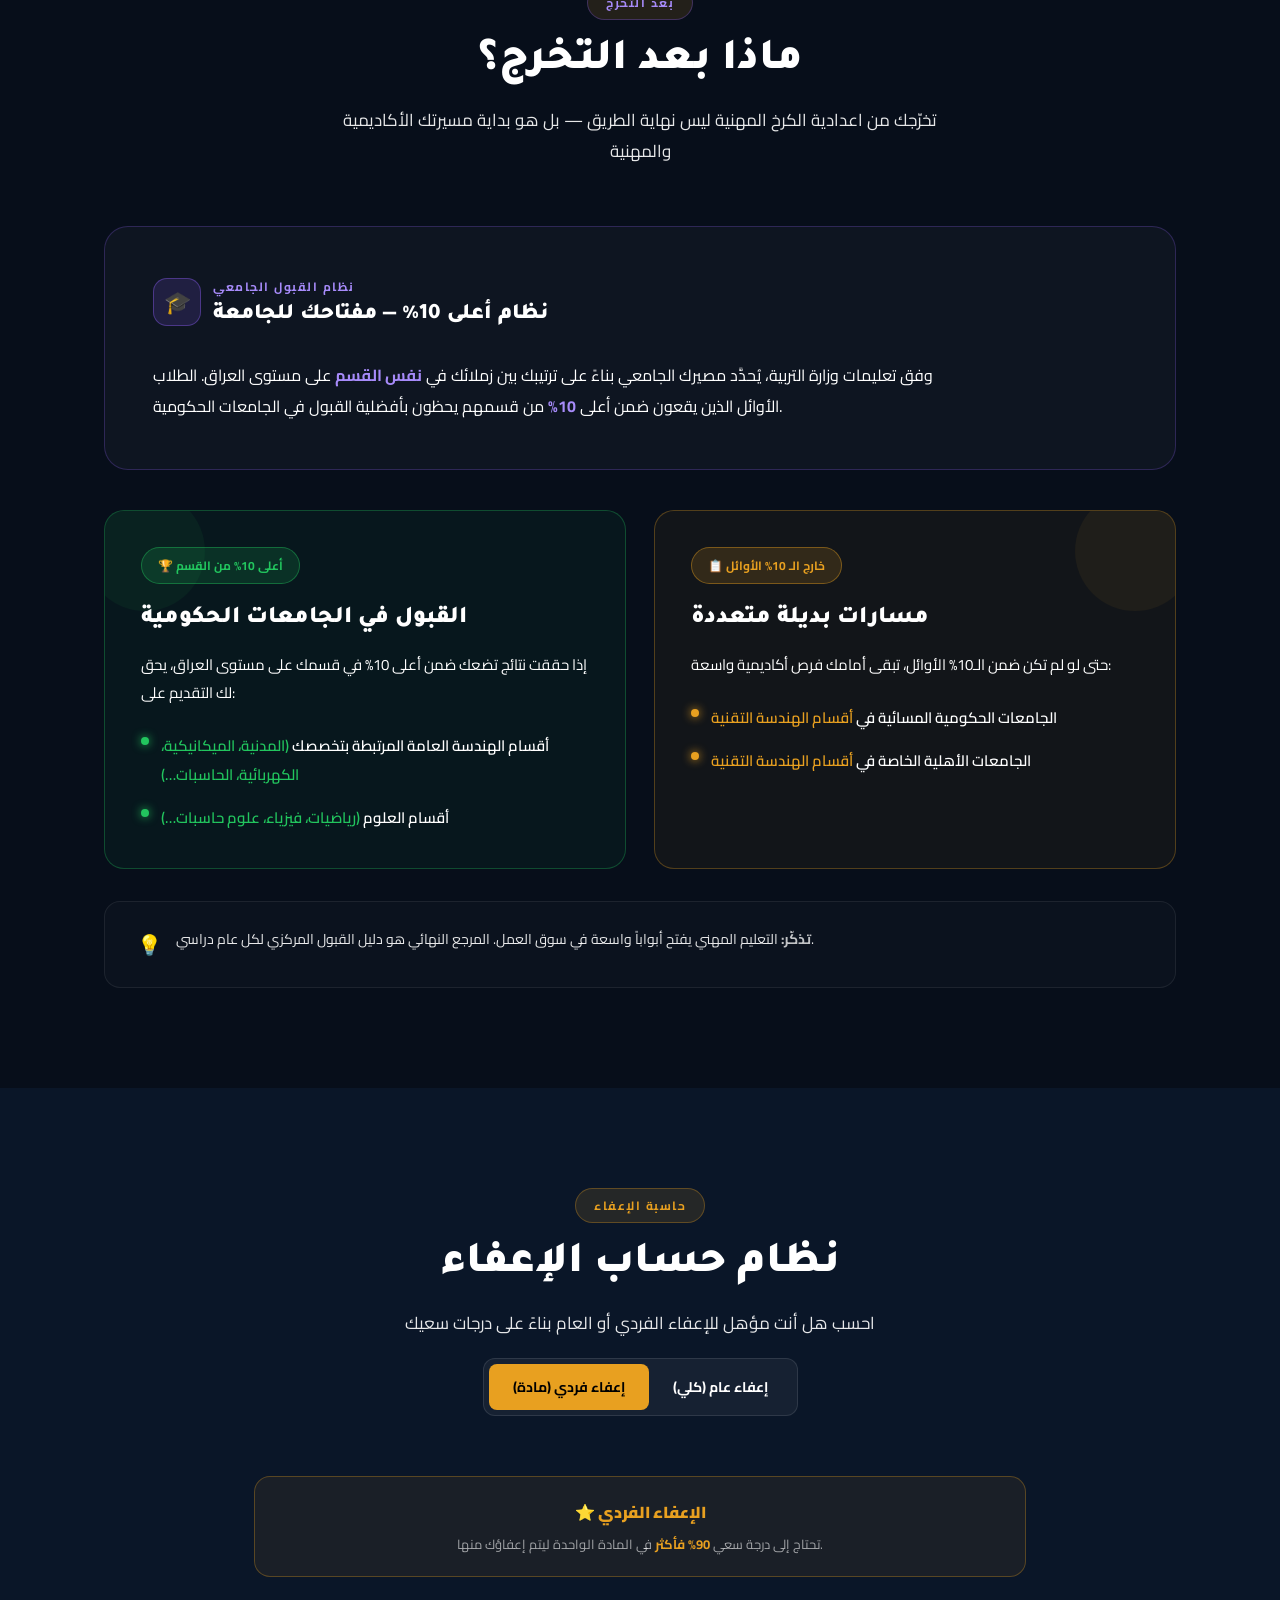
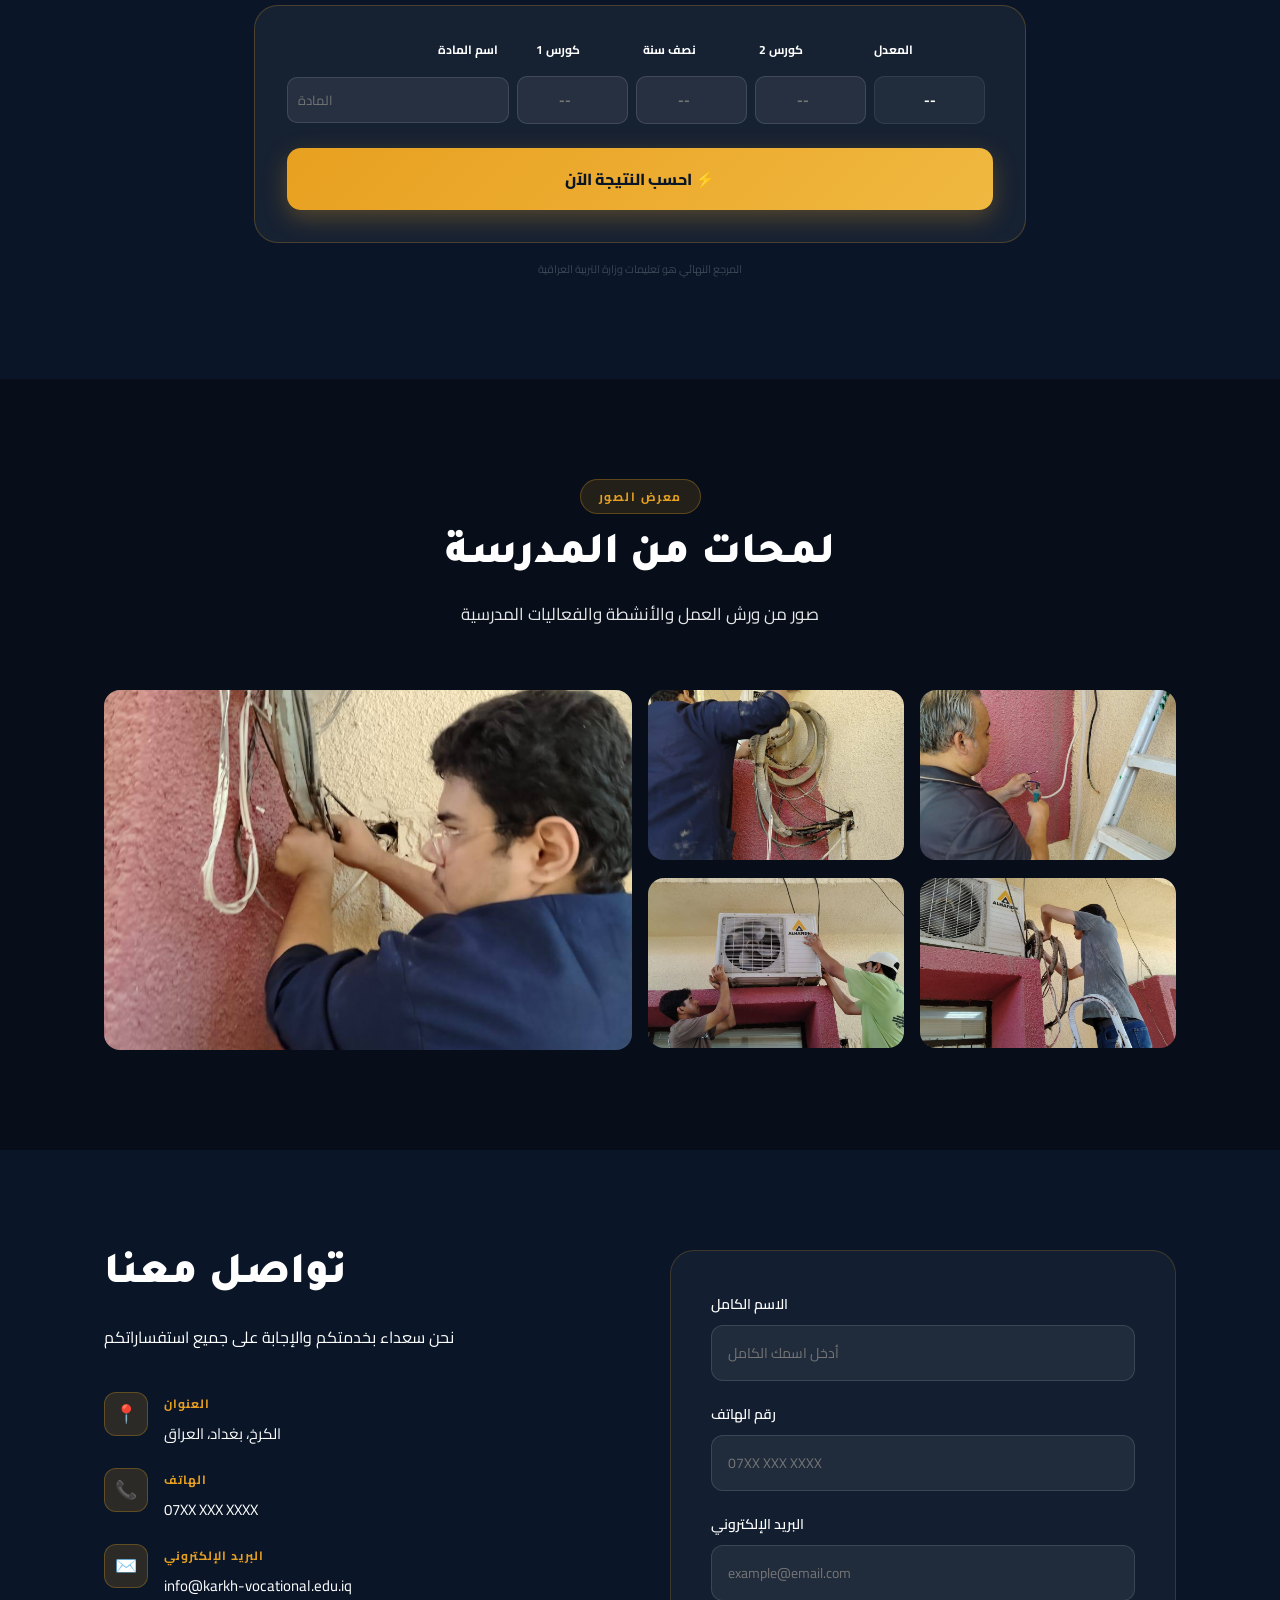
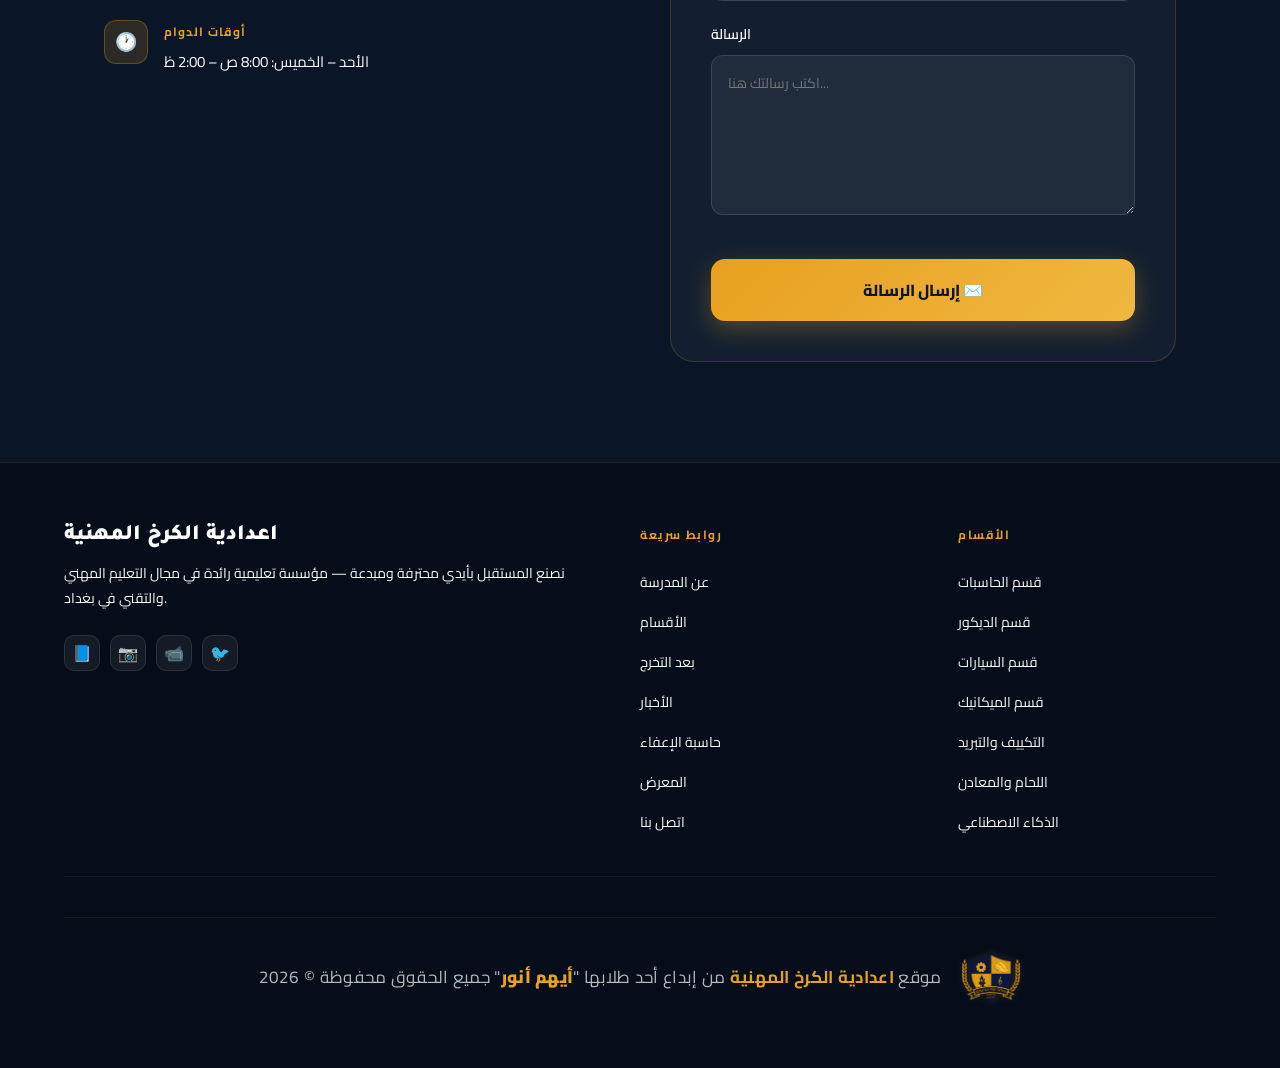
==== commit 8199cb0f: "Update department titles in index.html" ====
--- a/index.html
+++ b/index.html
@@ -314,14 +314,14 @@
 
       <a href="pages/dept-welding.html" class="dept-card reveal" style="--dept-border:rgba(249,115,22,0.4);--dept-tag-bg:rgba(249,115,22,0.1);--dept-tag-color:#f97316;">
         <span class="dept-icon">🔥</span>
-        <div class="dept-title">لحام وتشكيل المعادن</div>
+        <div class="dept-title">قسم لحام وتشكيل المعادن</div>
         <p class="dept-desc">تقنيات اللحام المتنوعة، تشكيل وقطع المعادن، قراءة الرسومات الهندسية، والعمل على المشاريع الصناعية الكبرى.</p>
         <span class="dept-tag">صناعة معدنية</span>
       </a>
 
       <a href="pages/dept-hvac.html" class="dept-card reveal" style="--dept-border:rgba(16,185,129,0.35);--dept-tag-bg:rgba(16,185,129,0.1);--dept-tag-color:#10b981;">
         <span class="dept-icon">❄️</span>
-        <div class="dept-title">قسم التكييف والتبريد</div>
+        <div class="dept-title">قسم التكييف وتثليج الهواء</div>
         <p class="dept-desc">صيانة وتركيب أنظمة التكييف والتبريد، تشخيص الأعطال، الصيانة الدورية، وإصلاح الأنظمة الحديثة.</p>
         <span class="dept-tag">أنظمة حرارية</span>
       </a>
--- a/assets/css/style.css
+++ b/assets/css/style.css
@@ -1,4 +1,4 @@
-/* ===========================
+ب/* ===========================
    ثانوية الكرخ المهنية — CSS
    =========================== */
 
@@ -68,34 +68,26 @@
   color:var(--accent); padding:6px 16px; border-radius:100px;
   font-size:12px; font-weight:600; margin-bottom:24px; letter-spacing:1px;
   animation:fadeInUp 0.8s ease both;
-}/* تنسيق العنوان الرئيسي */
+}
 .hero-title {
-  color: #FFFFFF; /* لون النص الأبيض الافتراضي */
-  font-family: sans-serif; /* أو نوع الخط المستخدم في تصميمك */
-  display: flex;
-  flex-direction: column; /* ترتيب العناصر عمودياً */
-  align-items: center; /* توسيط النص */
-  line-height: 1.2; /* ضبط المسافة بين السطور */
-}
-
-/* تنسيق السطر الأول (تم تقليل الحجم قليلاً) */
-.main-line {
-  font-size: 2.8rem; /* تصغير حجم الخط (كان أكبر سابقاً) */
-  font-weight: bold;
-  text-transform: uppercase; /* اختياري: إذا كان الخط يدعمها */
-  margin-bottom: 5px; /* مسافة بسيطة جداً قبل السطر الثاني */
-}
-
-/* لون الكلمة المميزة (الكرخ) */
-.accent {
-  color: #C19A6B; /* اللون الذهبي/البني من الصورة الأصلية */
-}
-
-/* تنسيق السطر الثاني */
-.sub-line {
-  font-size: 2rem; /* حجم خط أصغر للسطر الثاني لإعطاء التسلسل الهرمي */
-  font-weight: normal; /* أقل سماكة من السطر الأول */
-  letter-spacing: 1px; /* اختياري: لإعطاء مسافة بين الحروف */
+  font-family: 'Tajawal', sans-serif;
+  /* قمنا بتقليل الحجم الأدنى من 36px إلى 28px والحجم الأقصى من 64px إلى 54px */
+  font-size: clamp(28px, 4.5vw, 54px); 
+  font-weight: 900;
+  color: #fff;
+  line-height: 1.3; /* زدنا المسافة قليلاً لراحة العين */
+  margin-bottom: 24px;
+  white-space: nowrap; /* هذا السطر يمنع النص من الانقسام التلقائي */
+  animation: fadeInUp 0.8s ease 0.15s both;
+}
+.hero-title .accent { color:var(--accent); }
+.hero-subtitle { font-size:16px; color:rgba(255,255,255,0.65); line-height:1.8; margin-bottom:40px; animation:fadeInUp 0.8s ease 0.3s both; }
+.hero-btns { display:flex; gap:16px; flex-wrap:wrap; animation:fadeInUp 0.8s ease 0.45s both; }
+.hero-stats { display:grid; grid-template-columns:repeat(3,1fr); gap:20px; animation:fadeInUp 0.8s ease 0.6s both; }
+.stat-card {
+  background:rgba(255,255,255,0.05); border:1px solid rgba(255,255,255,0.1);
+  border-radius:16px; padding:24px 16px; text-align:center;
+  backdrop-filter:blur(10px); transition:all 0.3s;
 }
 .stat-card:hover { background:rgba(232,160,32,0.1); border-color:rgba(232,160,32,0.4); transform:translateY(-4px); }
 .stat-number { font-family:'Tajawal',sans-serif; font-size:36px; font-weight:900; color:var(--accent); line-height:1; margin-bottom:6px; }
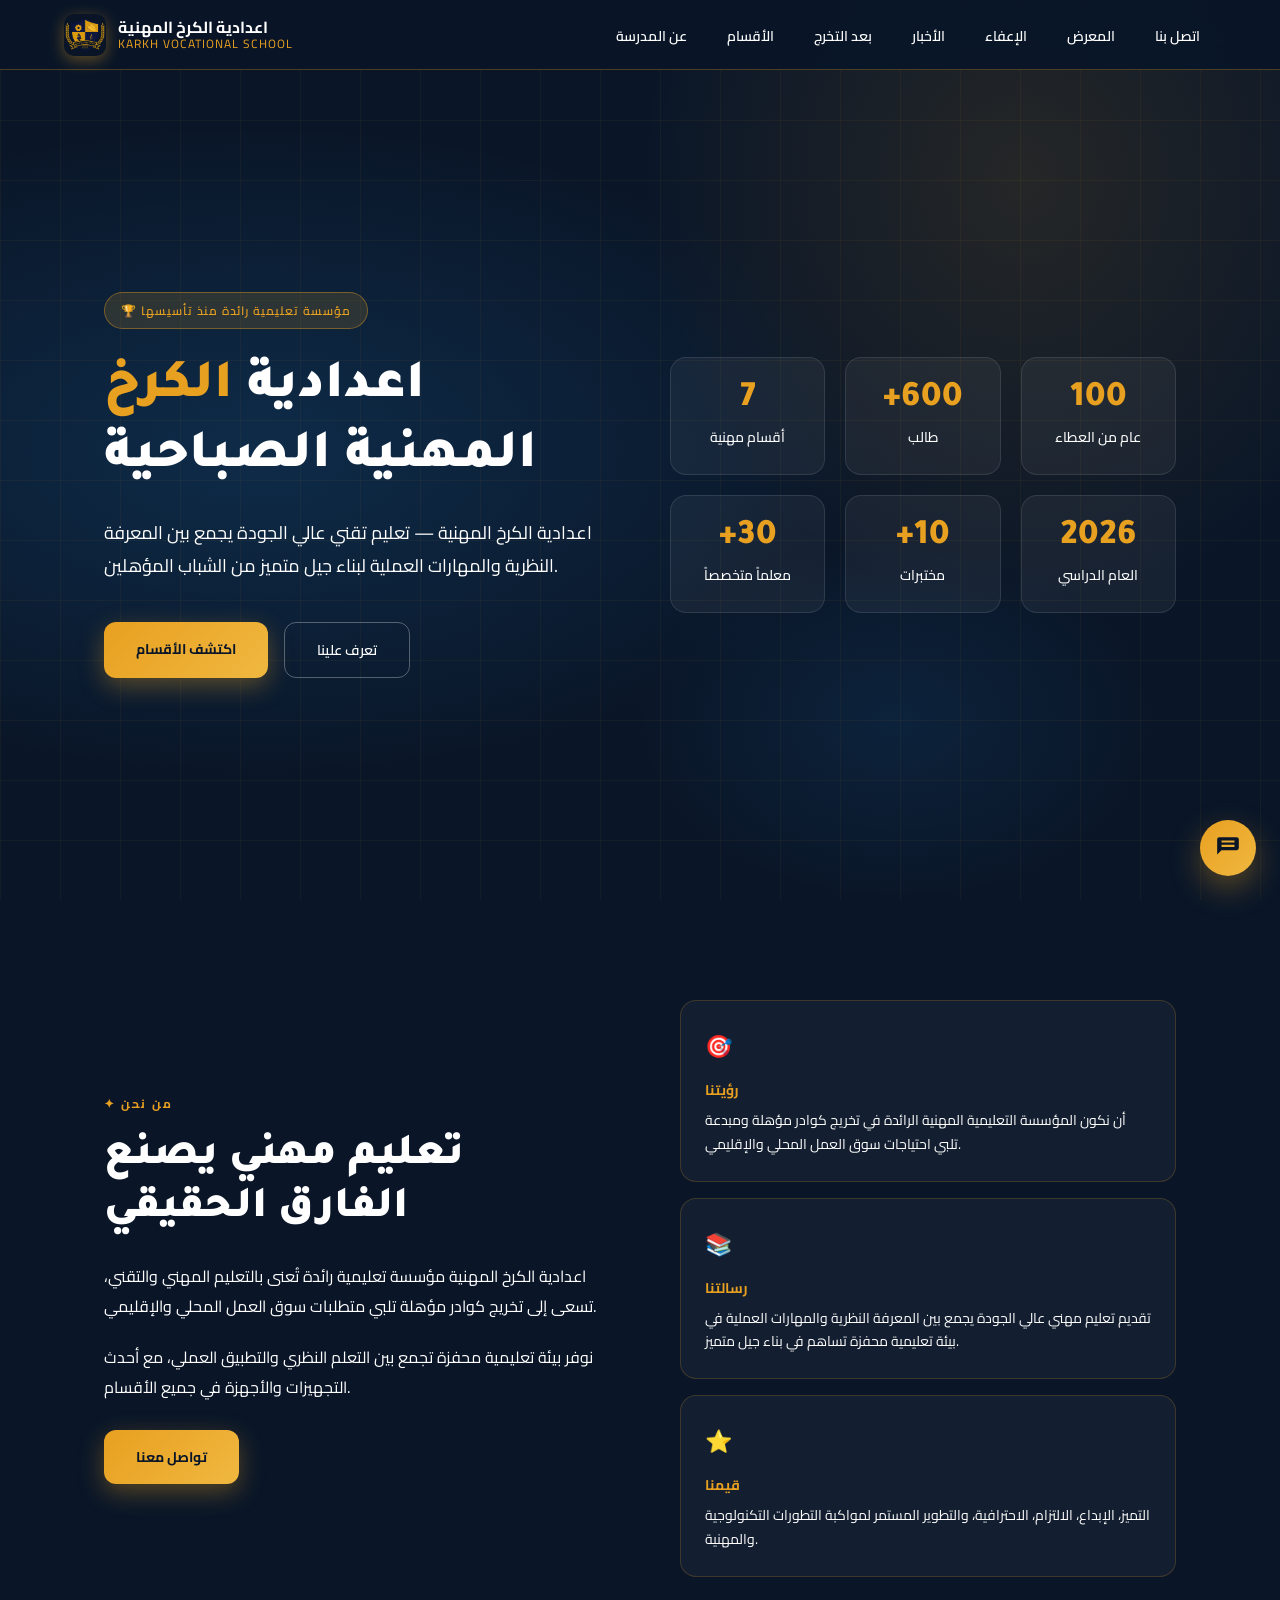
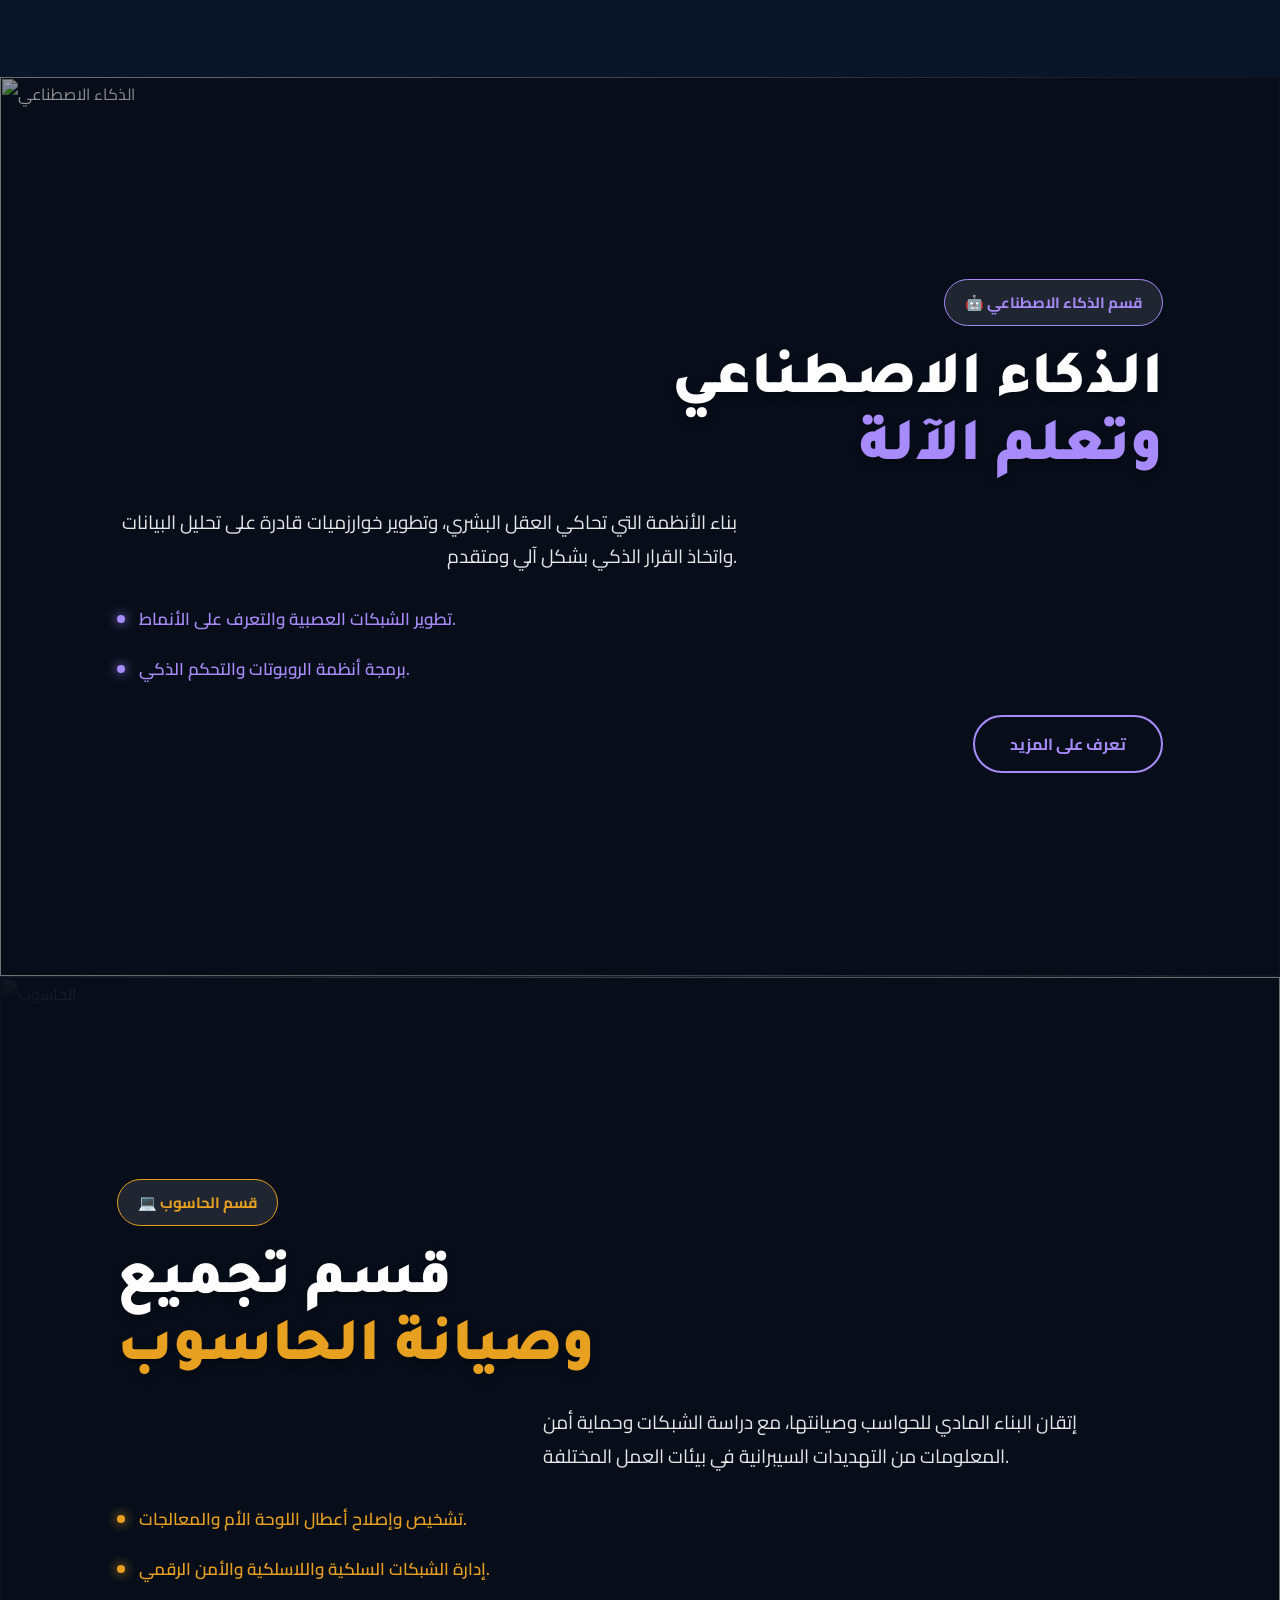
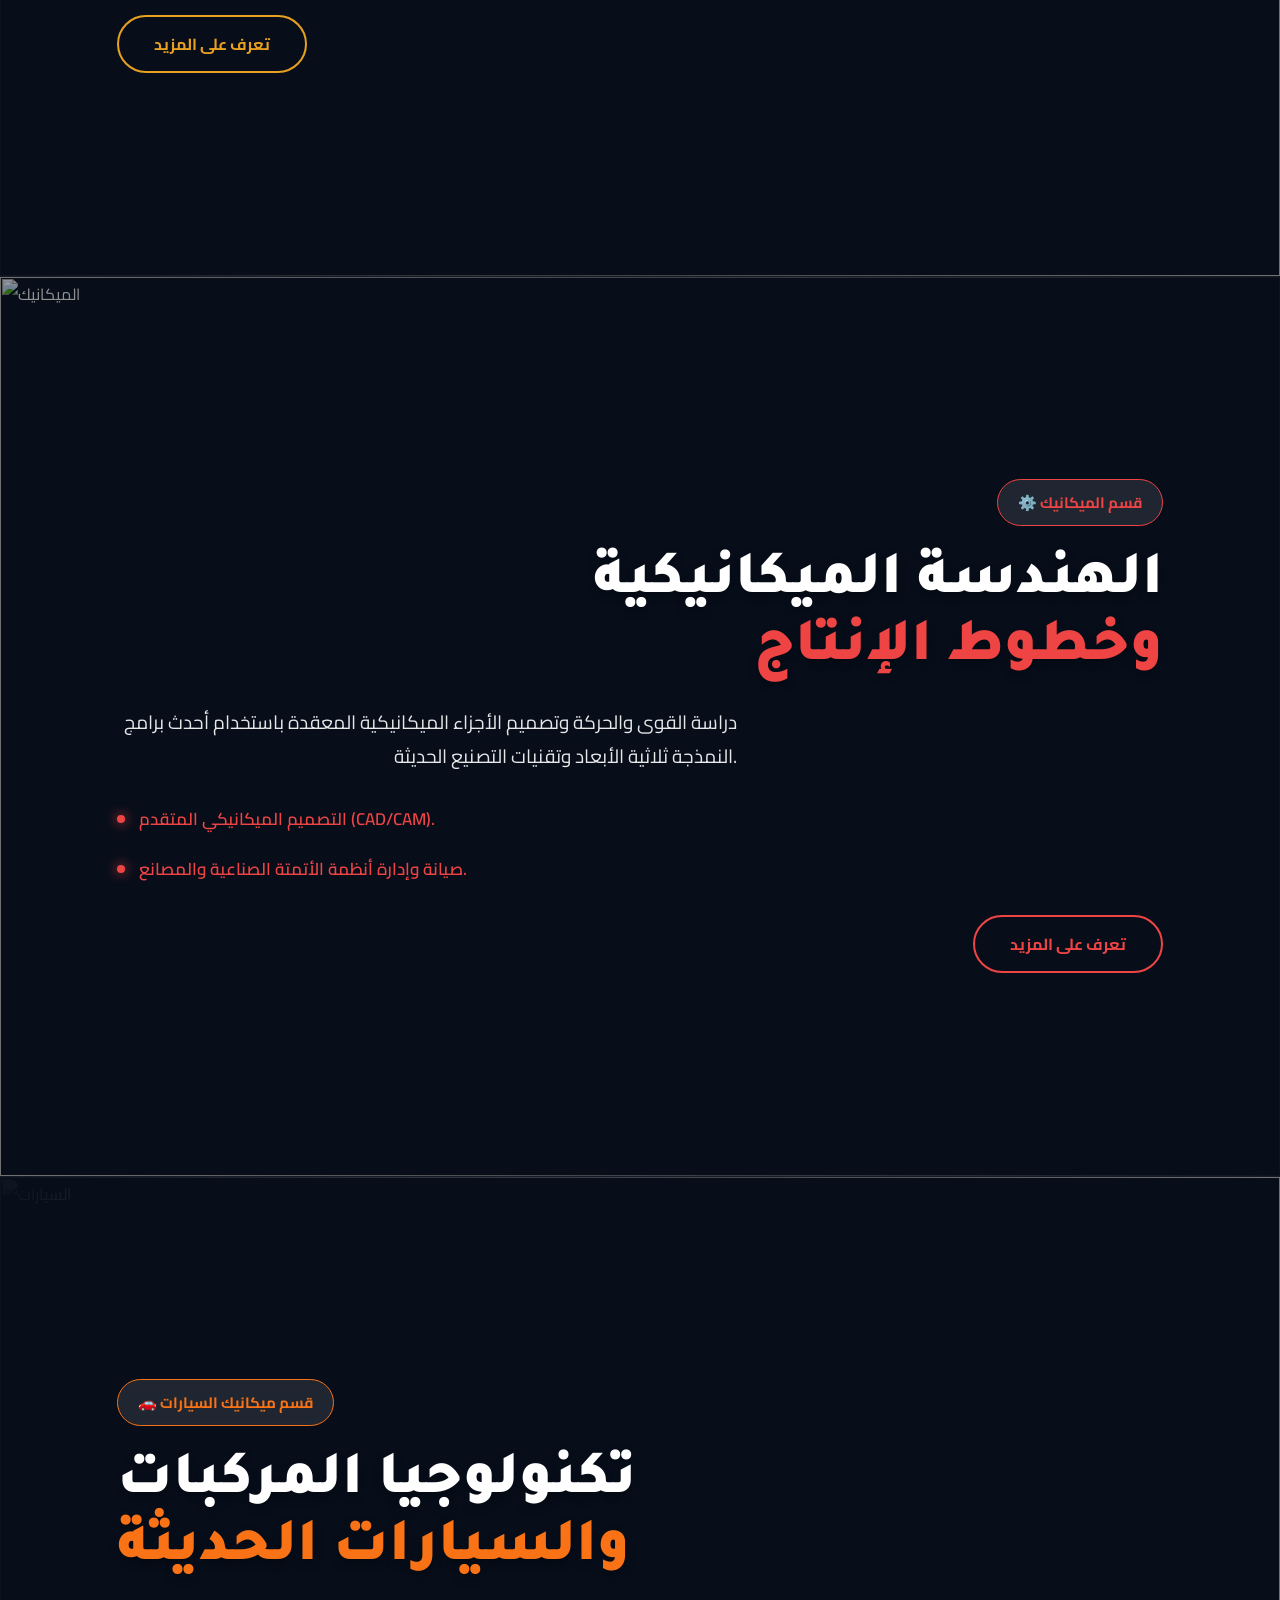
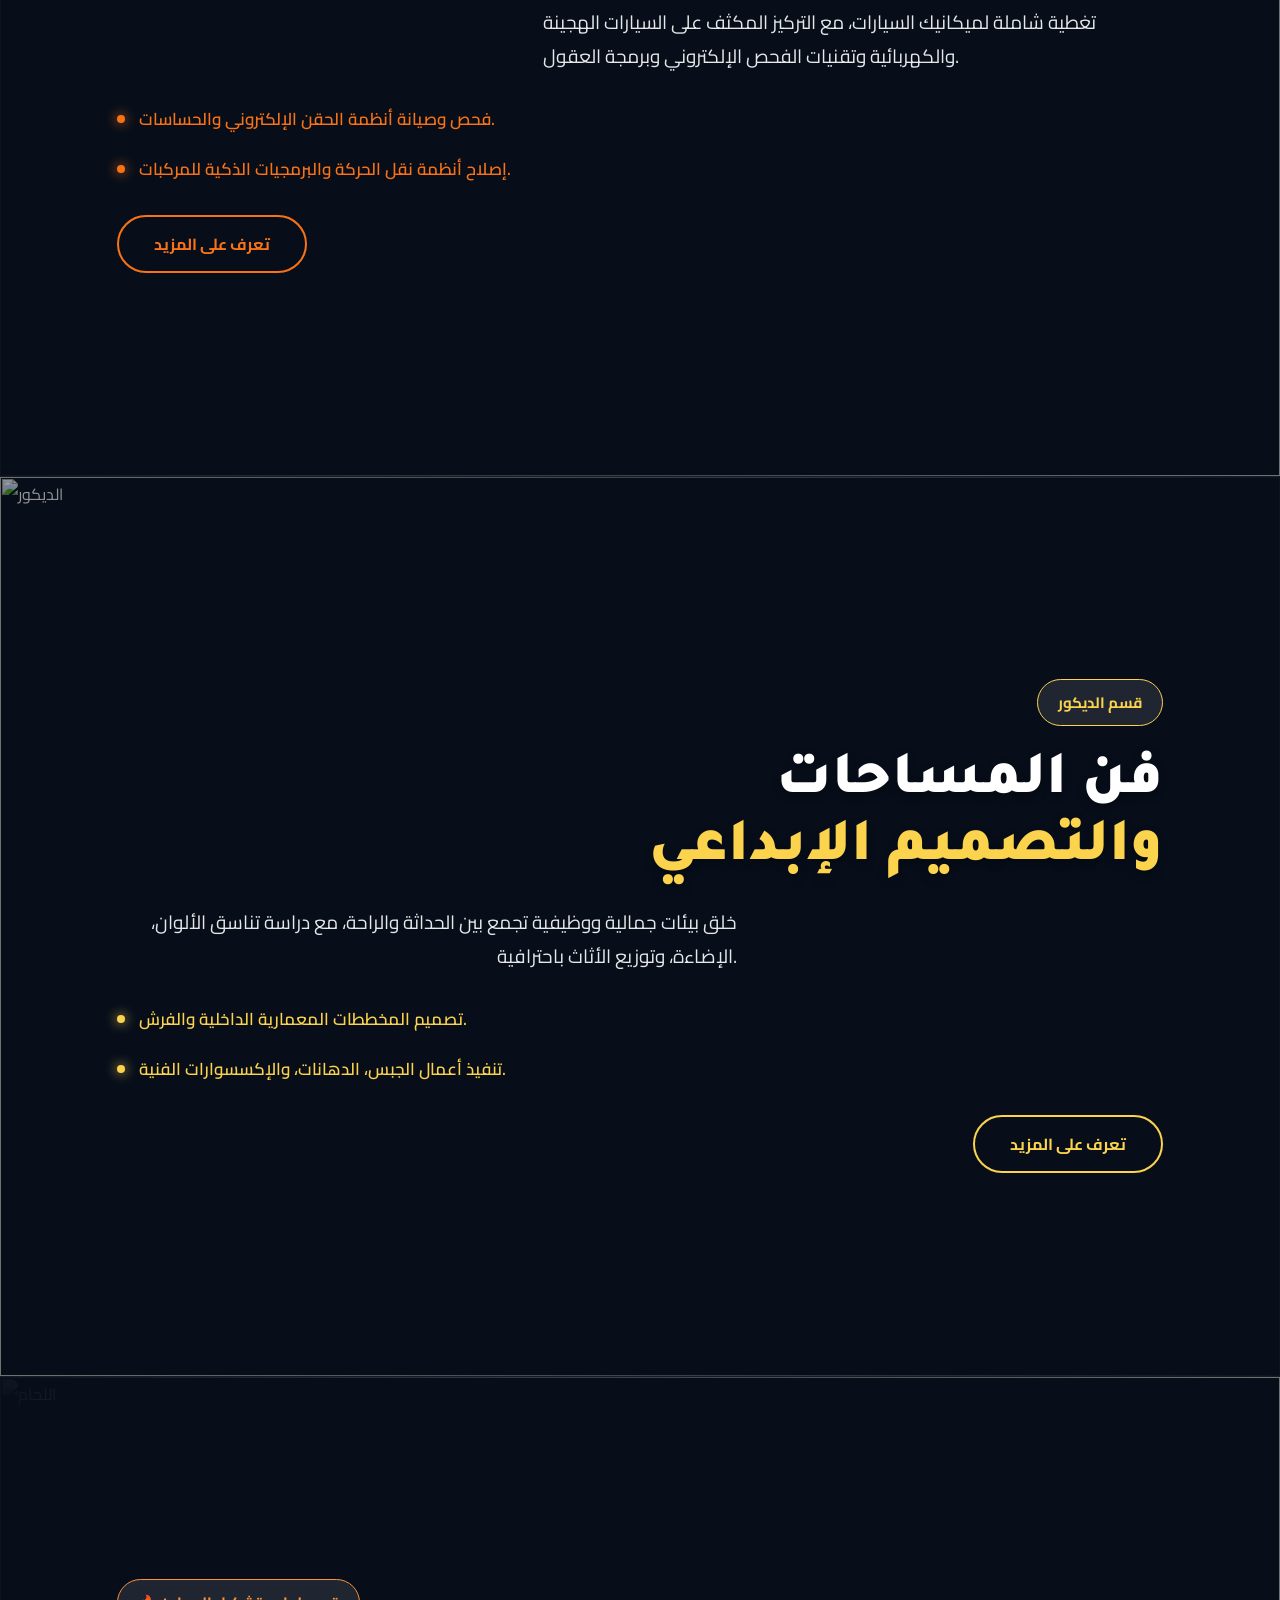
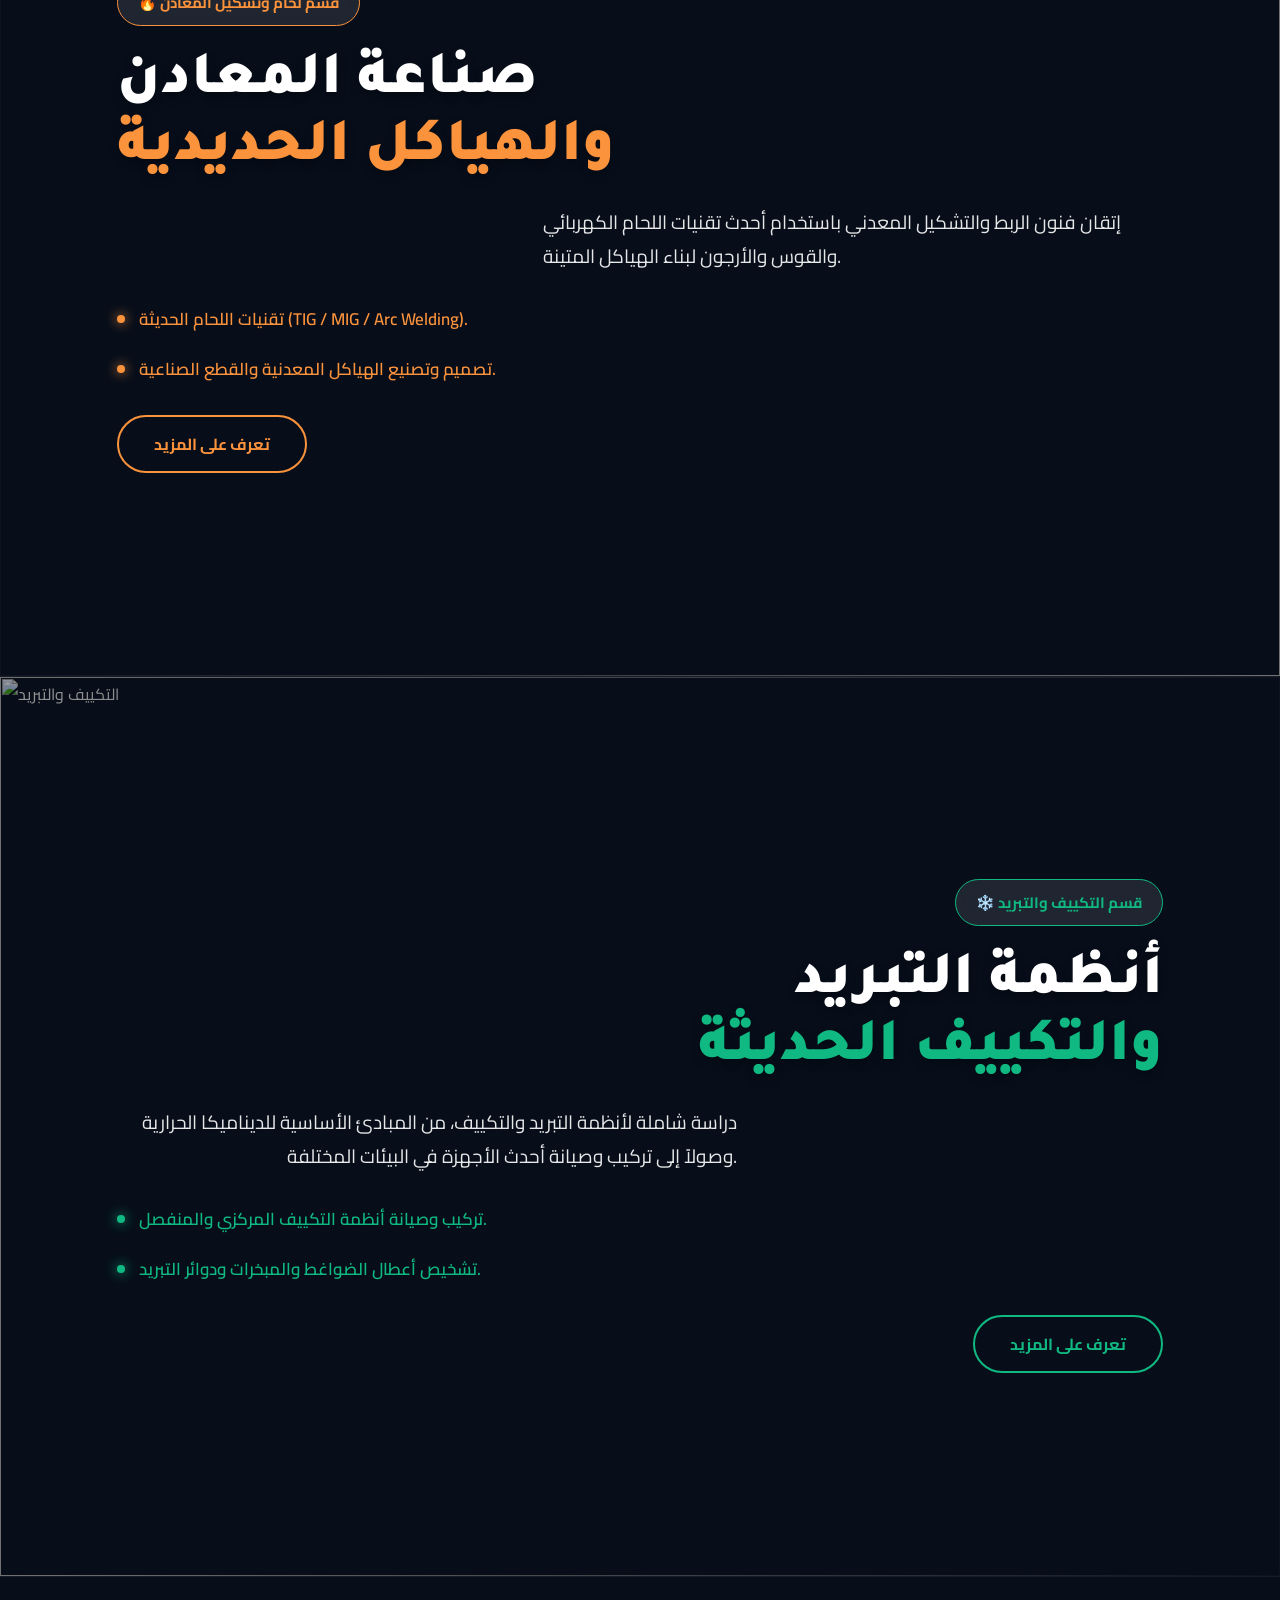
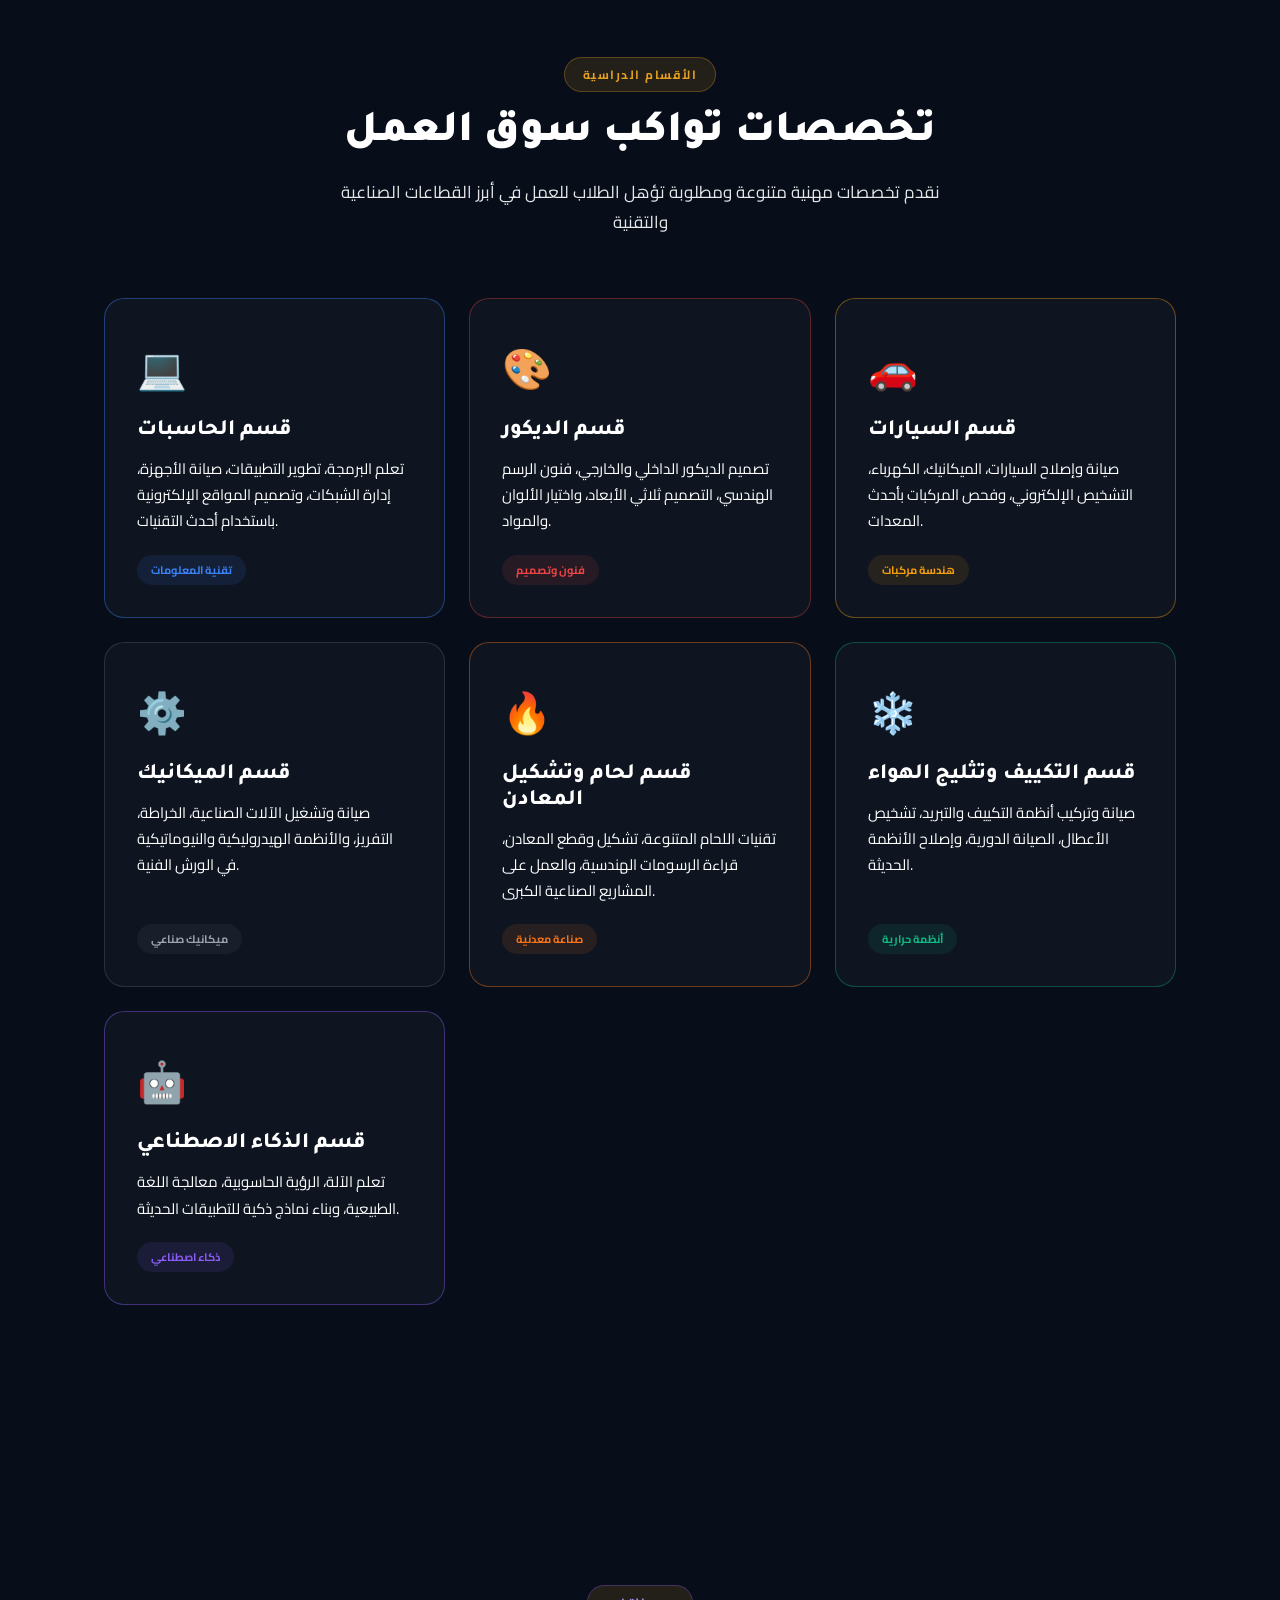
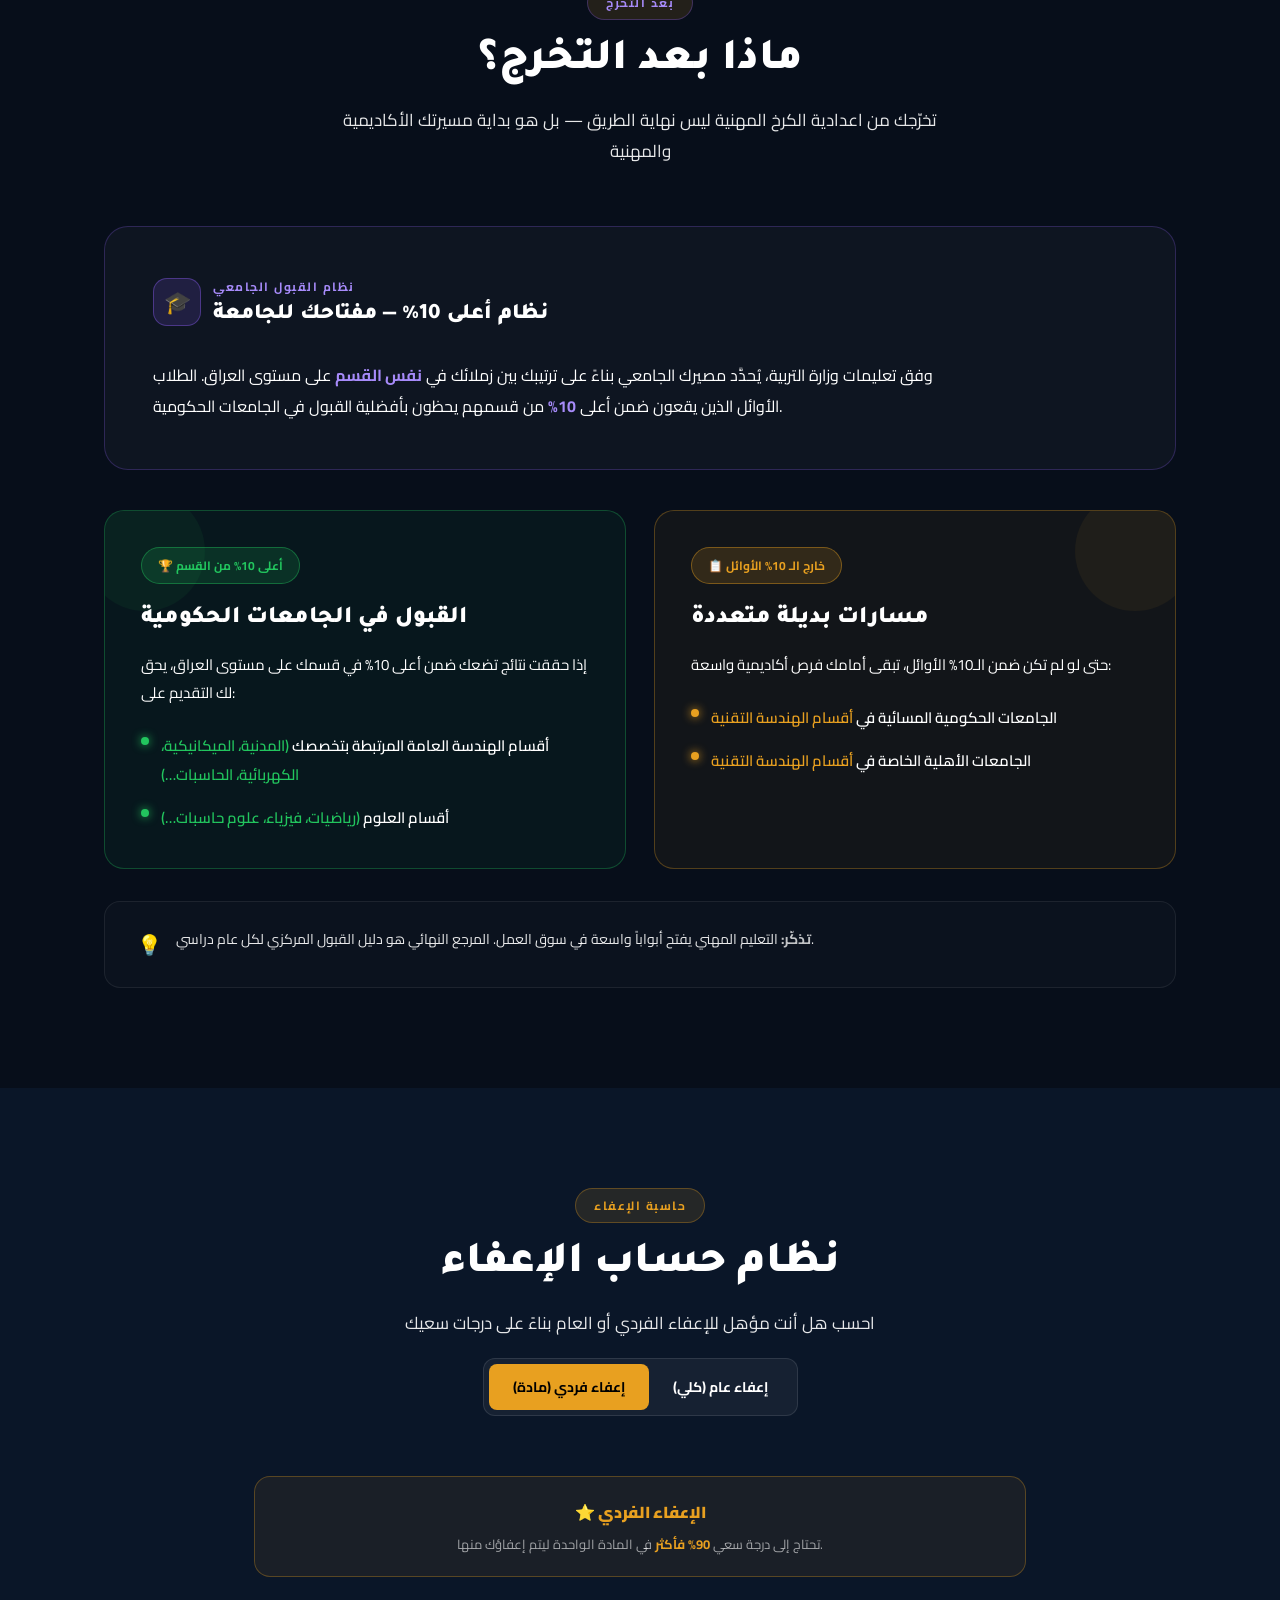
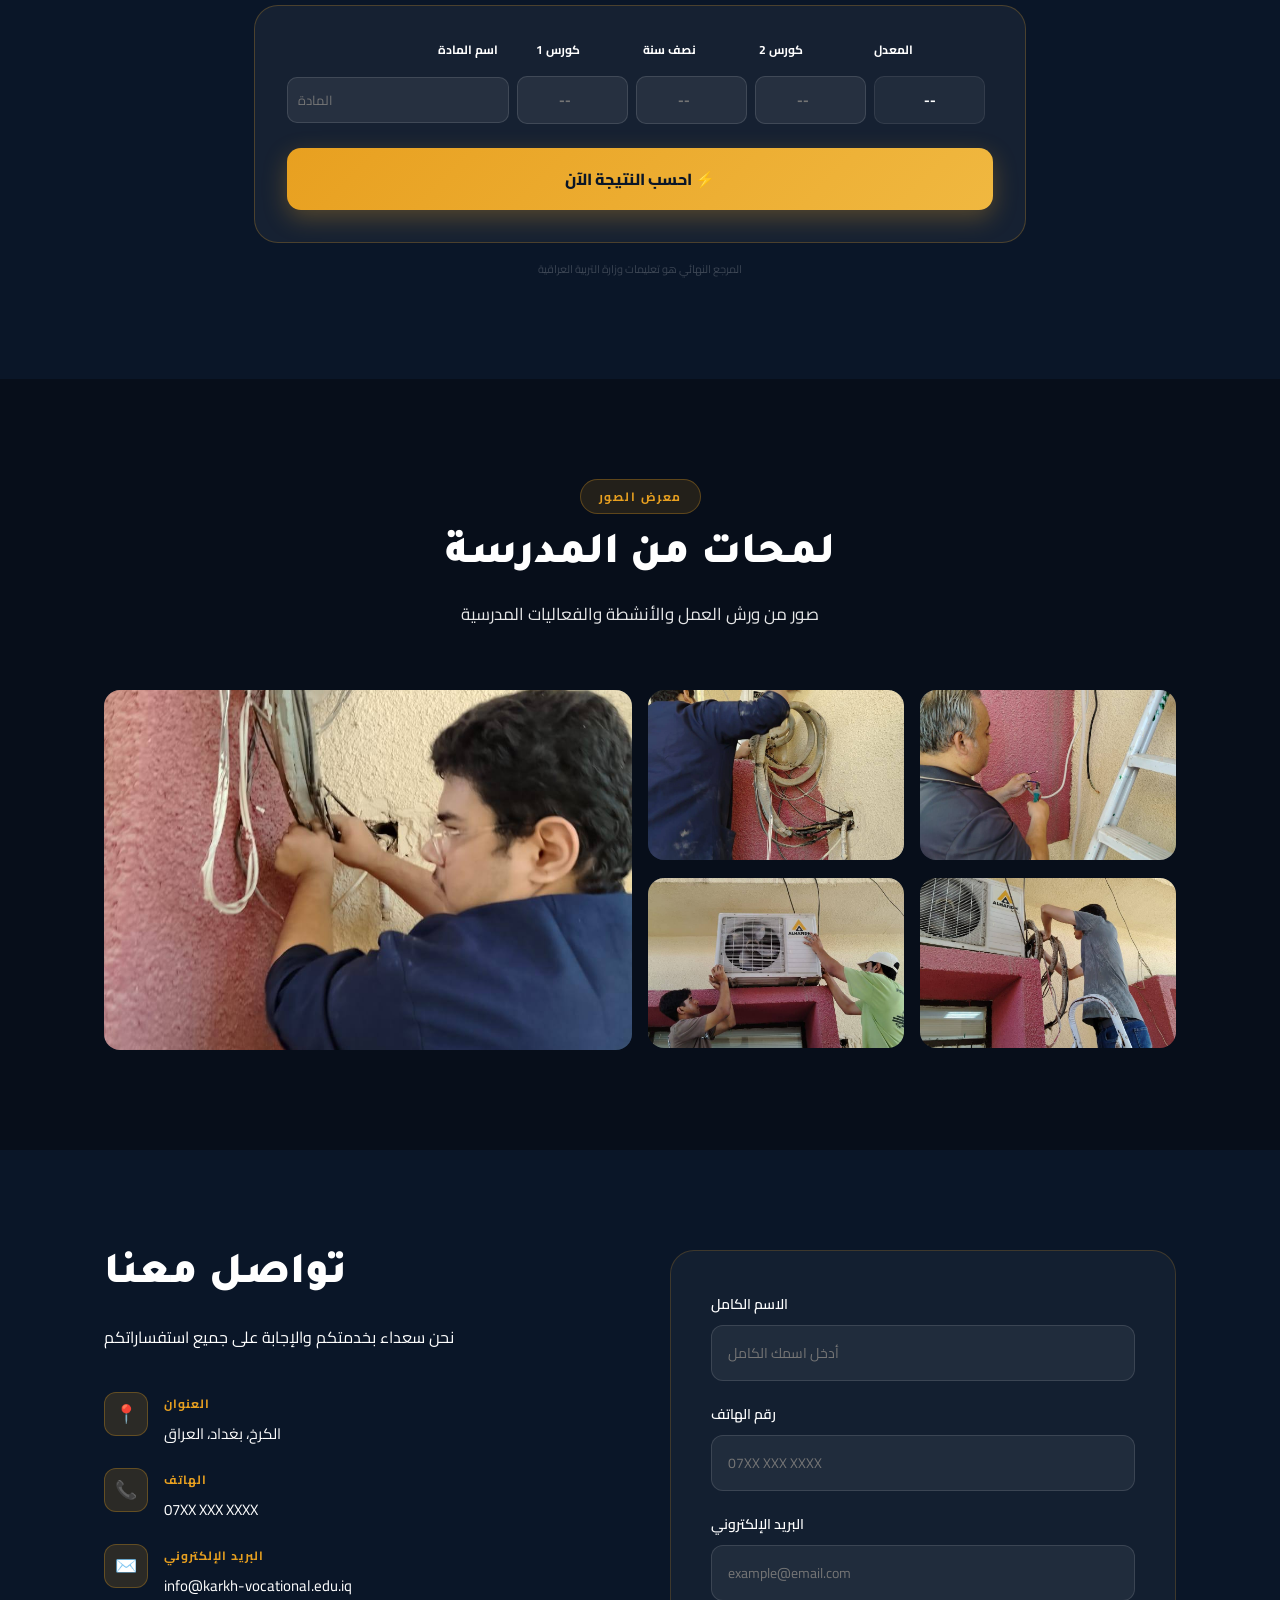
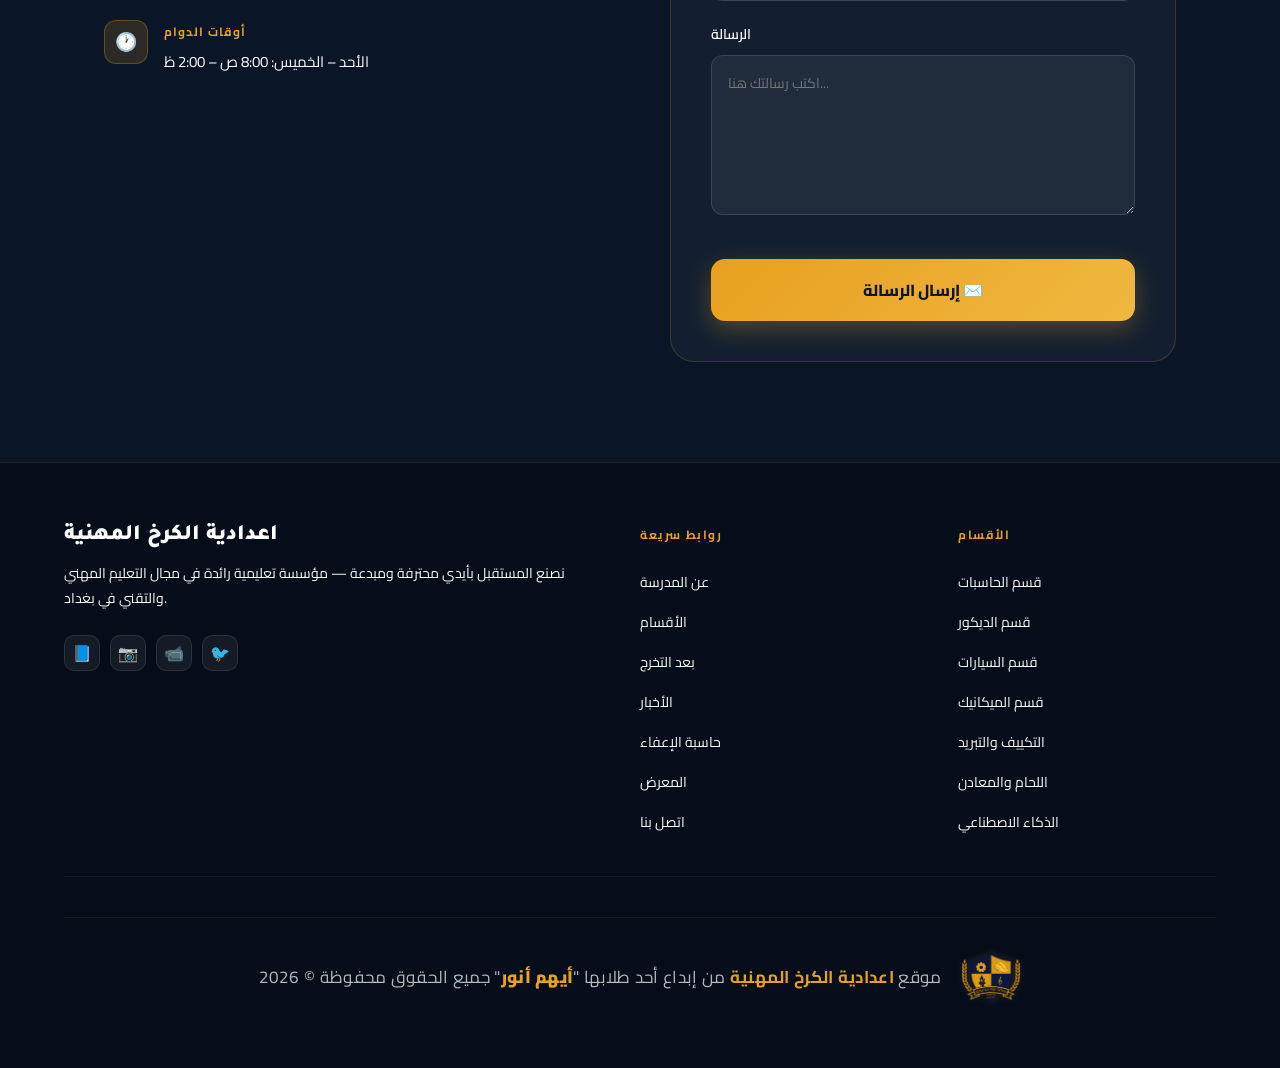
==== commit 0f13a51b: "Update index.html" ====
--- a/index.html
+++ b/index.html
@@ -2,7 +2,7 @@
   <meta charset="UTF-8">
   <meta name="viewport" content="width=device-width, initial-scale=1.0">
   
-  <title>اعدادية الكرخ المهنية الصباحية | تعليم مهني وتقني في بغداد</title>
+  <title>اعدادية الكرخ المهنية </title>
   <meta name="description" content="اعدادية الكرخ المهنية في بغداد — تعليم مهني وتقني متكامل يشمل: الذكاء الاصطناعي، الحاسبات، السيارات، الميكانيك، الديكور، التكييف، واللحام.">
   <meta name="keywords" content="اعدادية الكرخ المهنية, تعليم مهني بغداد, اعدادية مهنية العراق, قسم الحاسبات, قسم السيارات, قسم الذكاء الاصطناعي">
   <meta name="author" content="اعدادية الكرخ المهنية">
